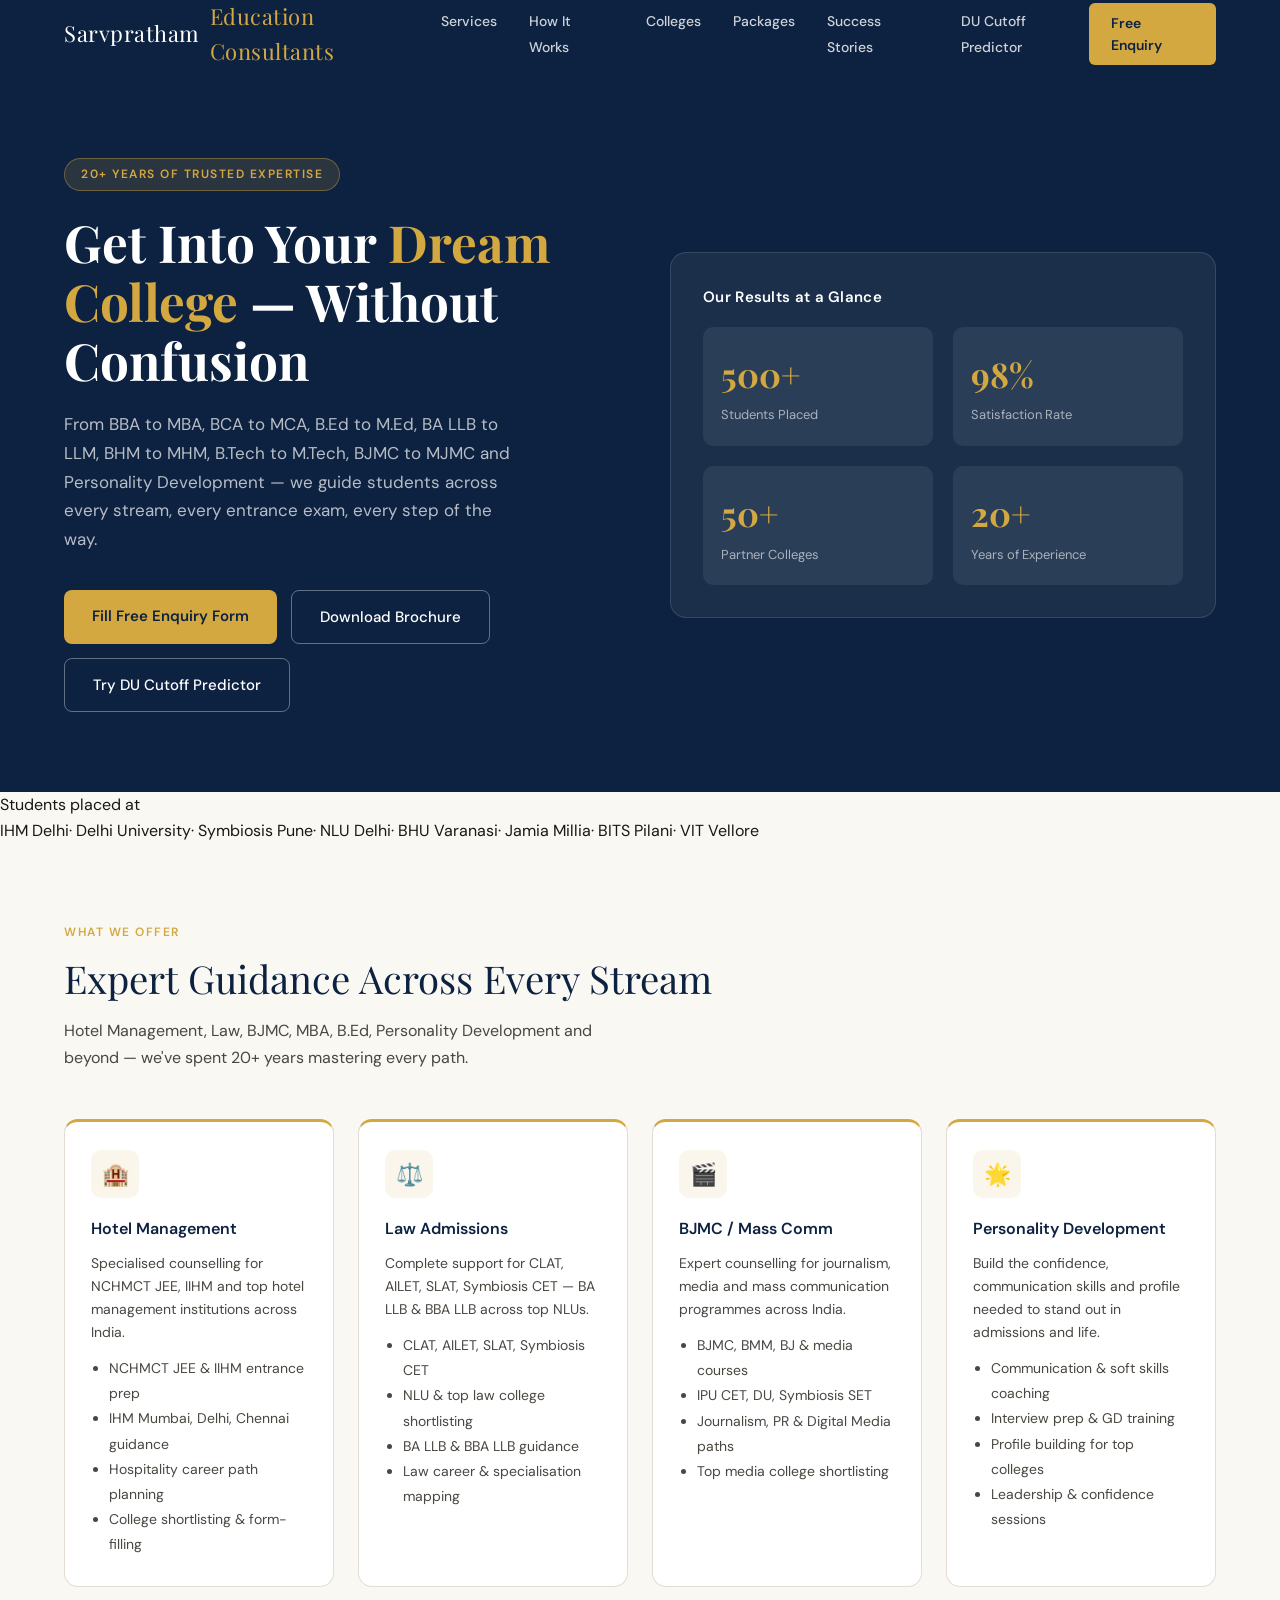
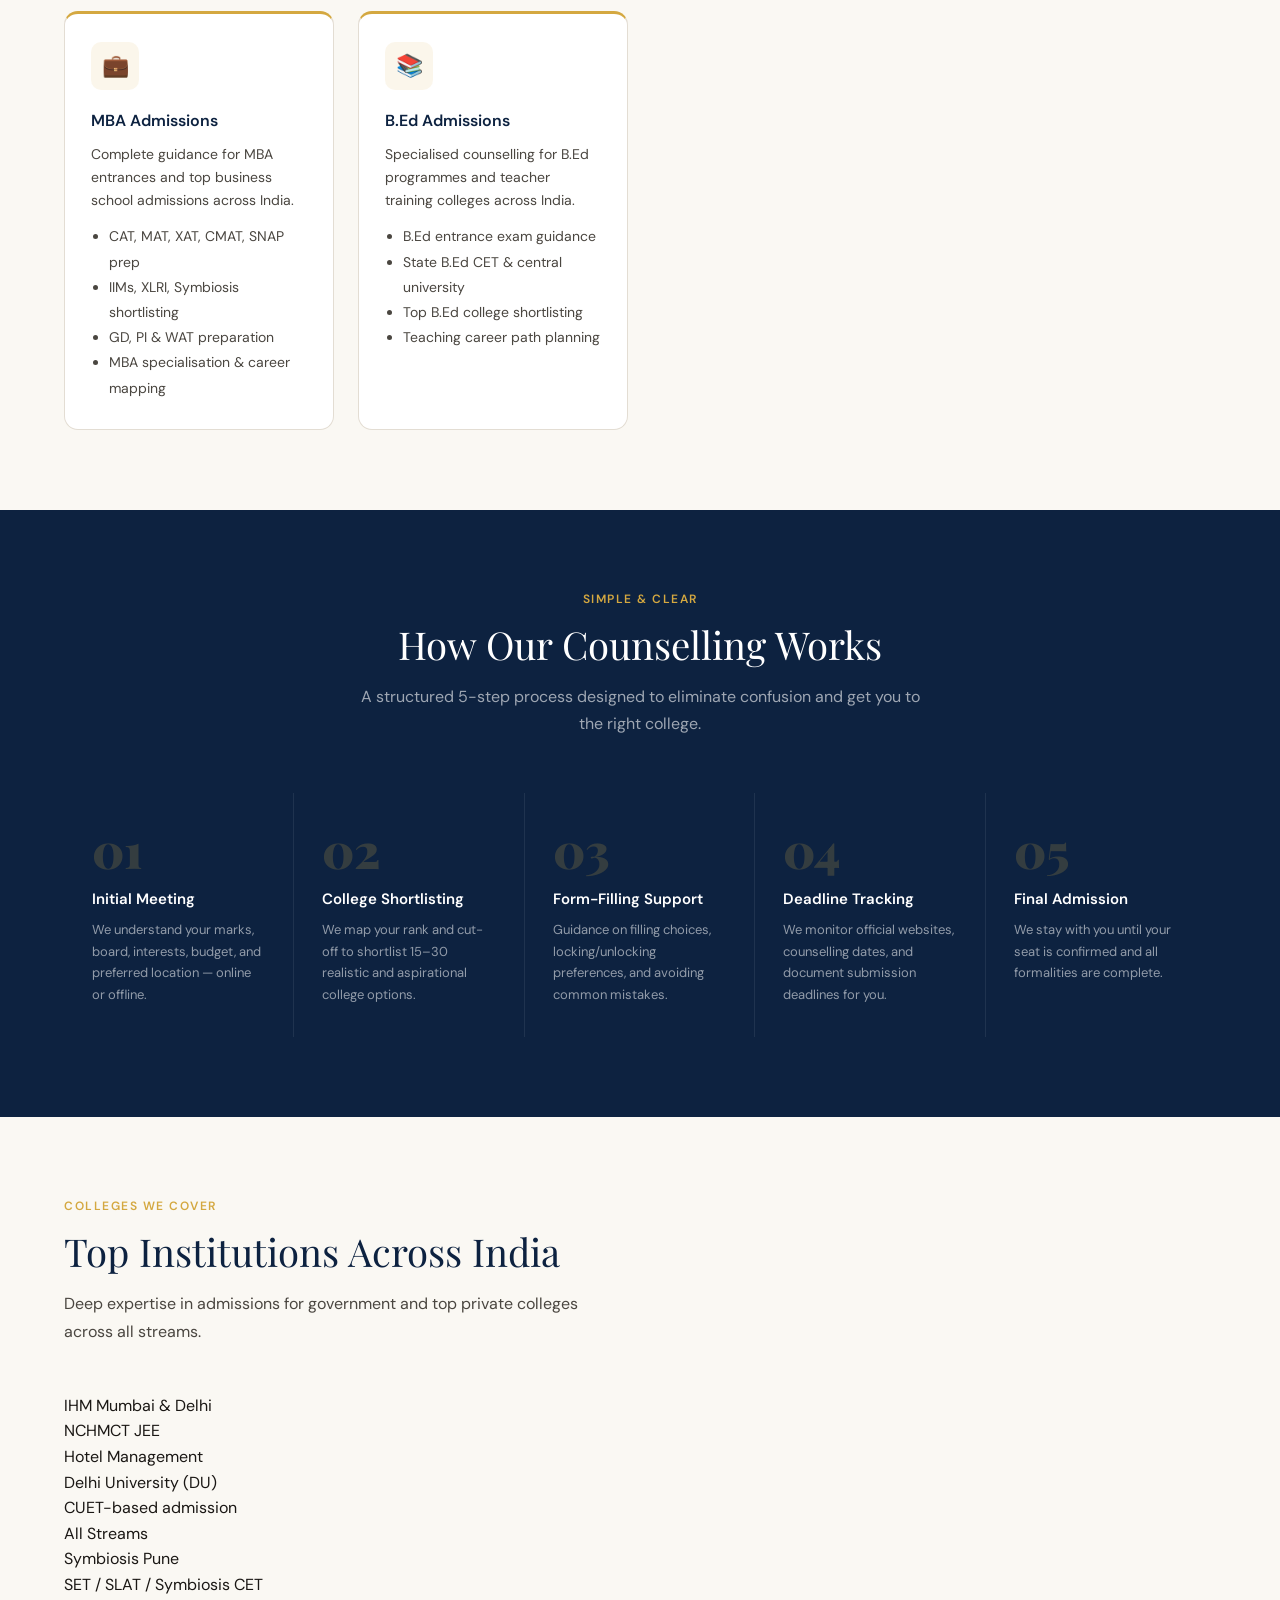
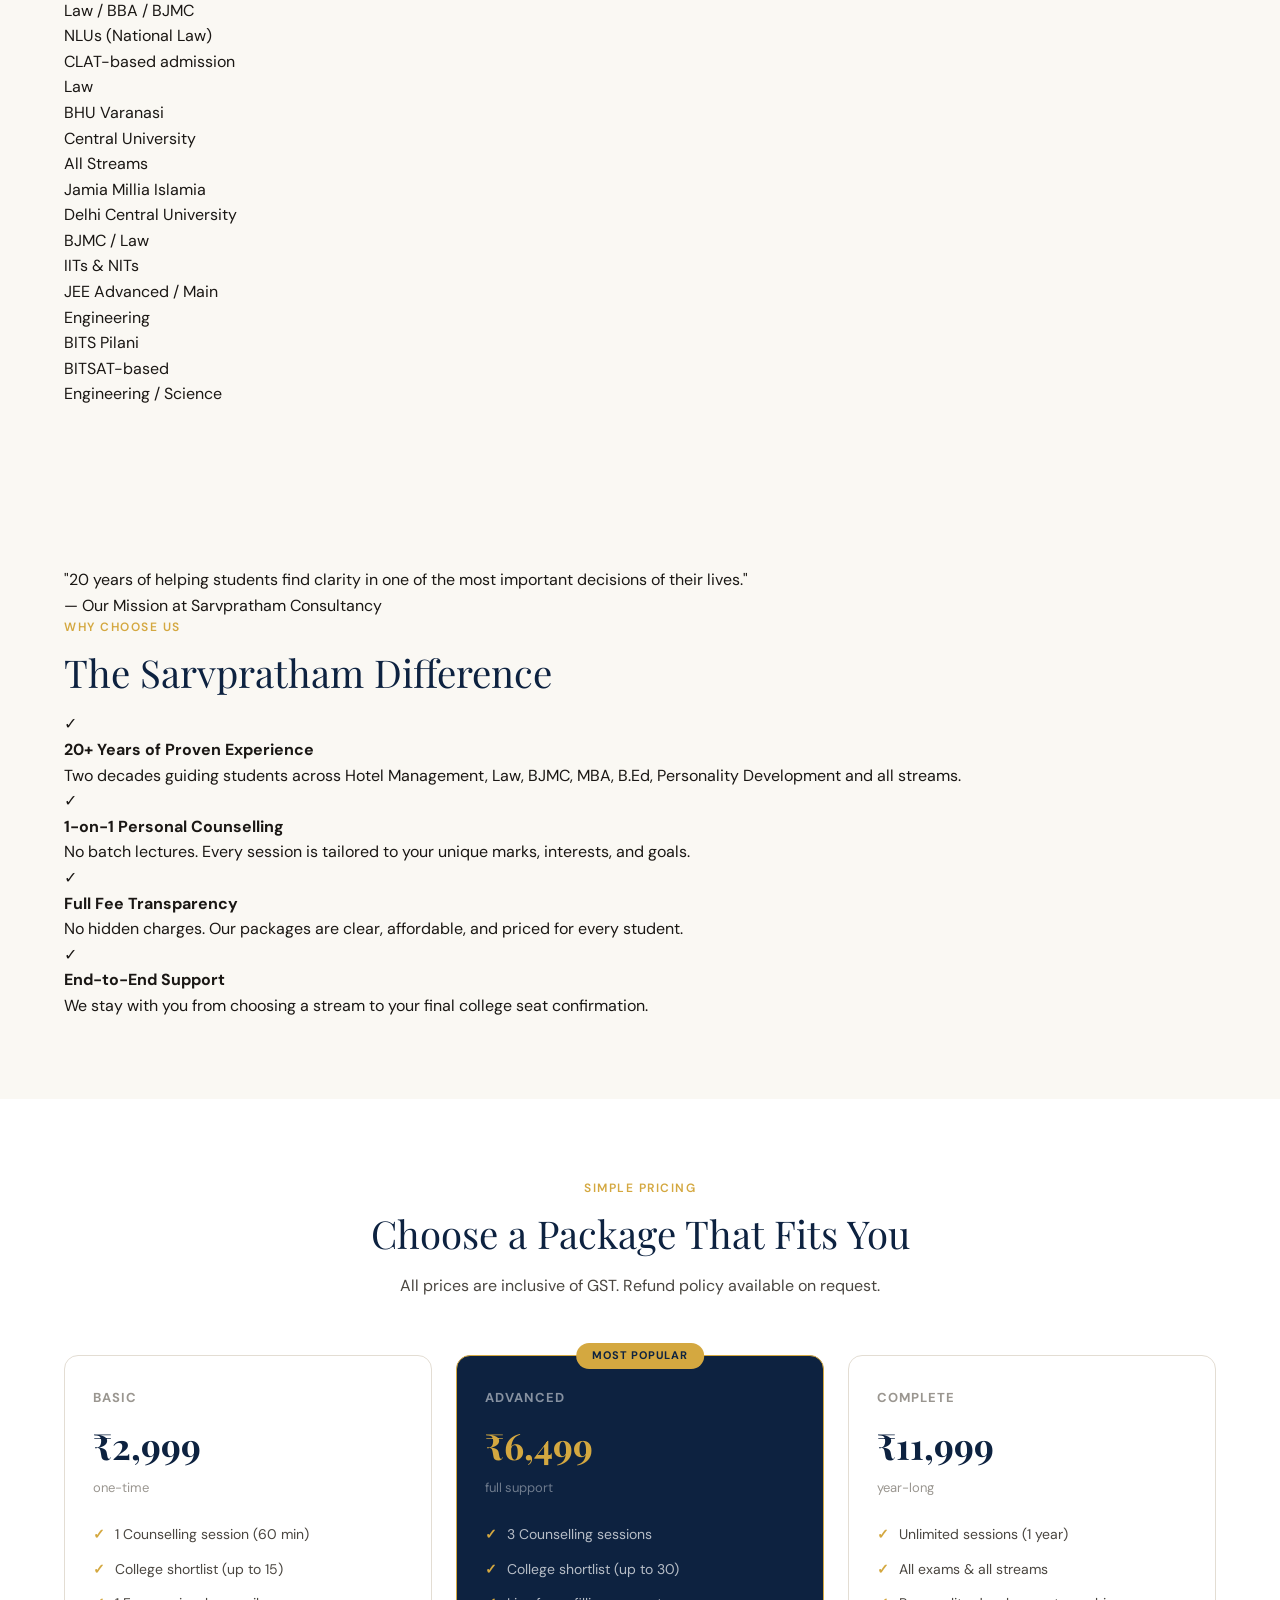
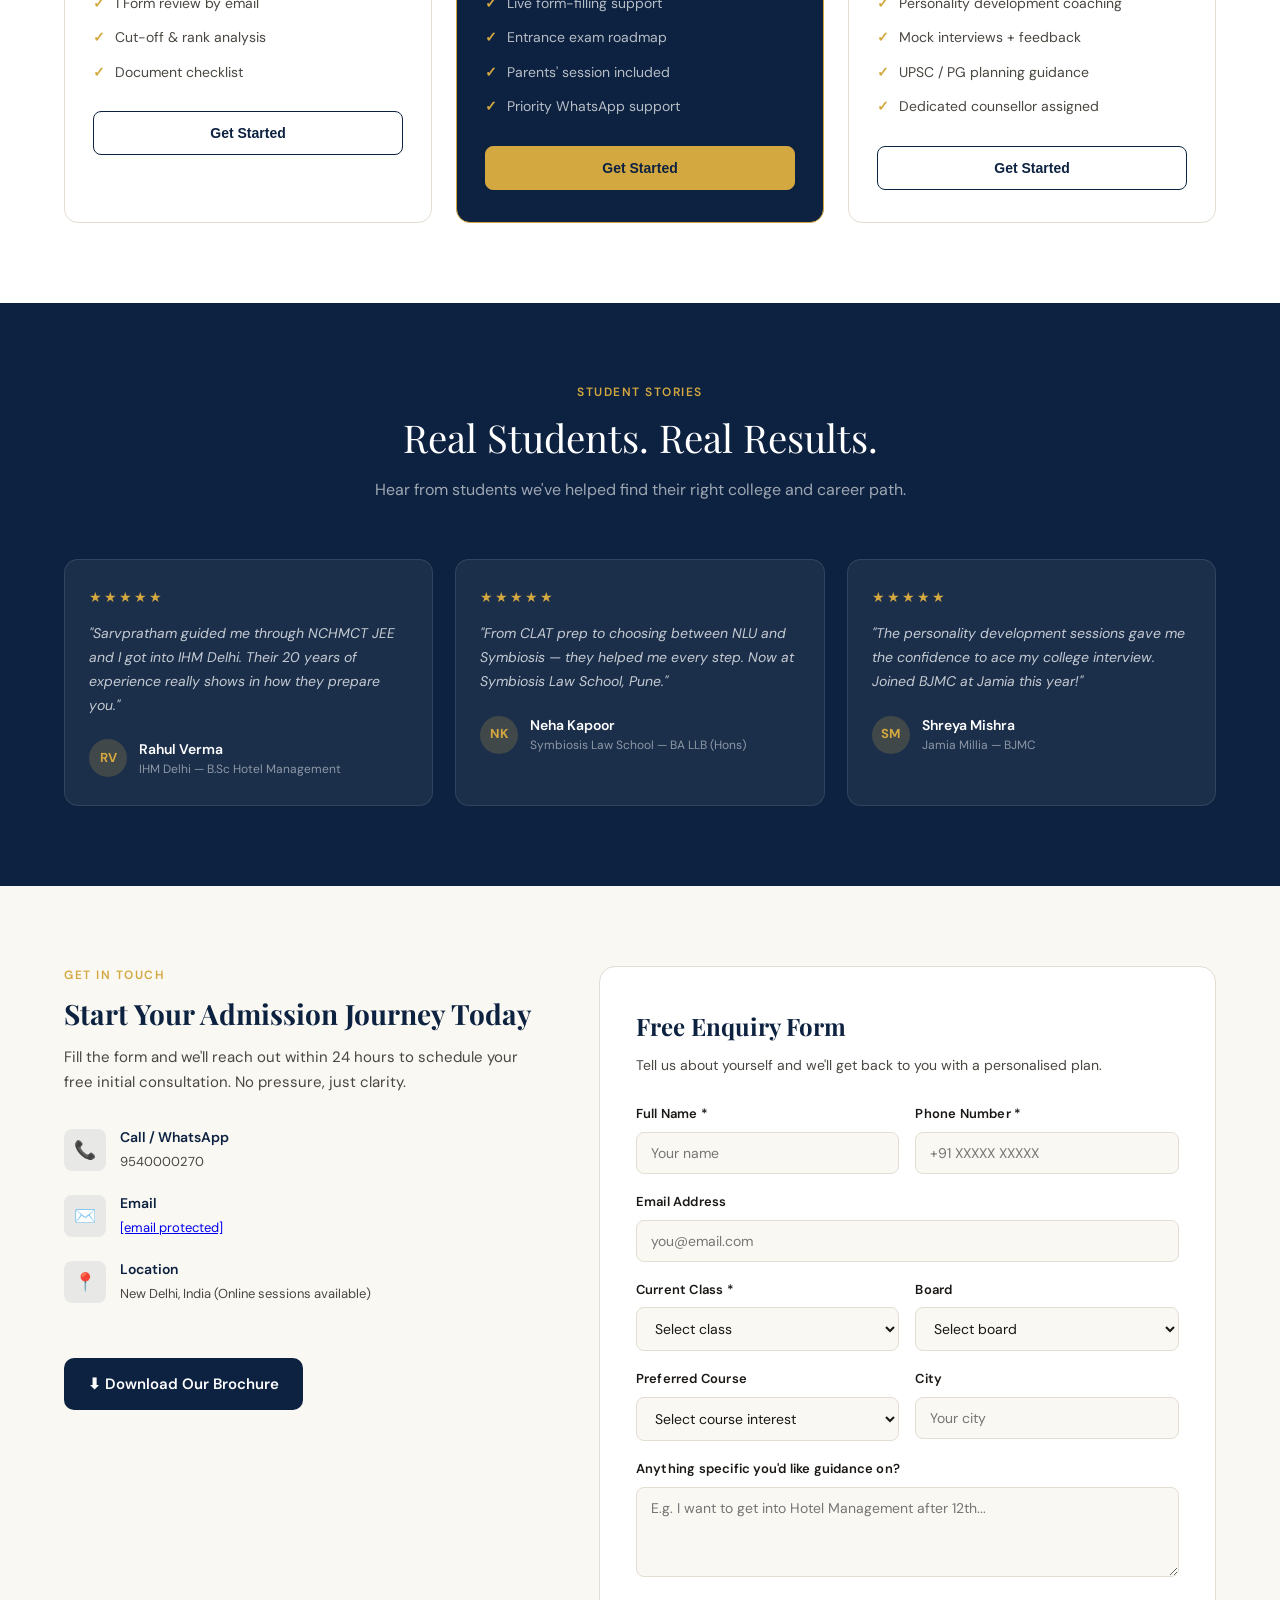
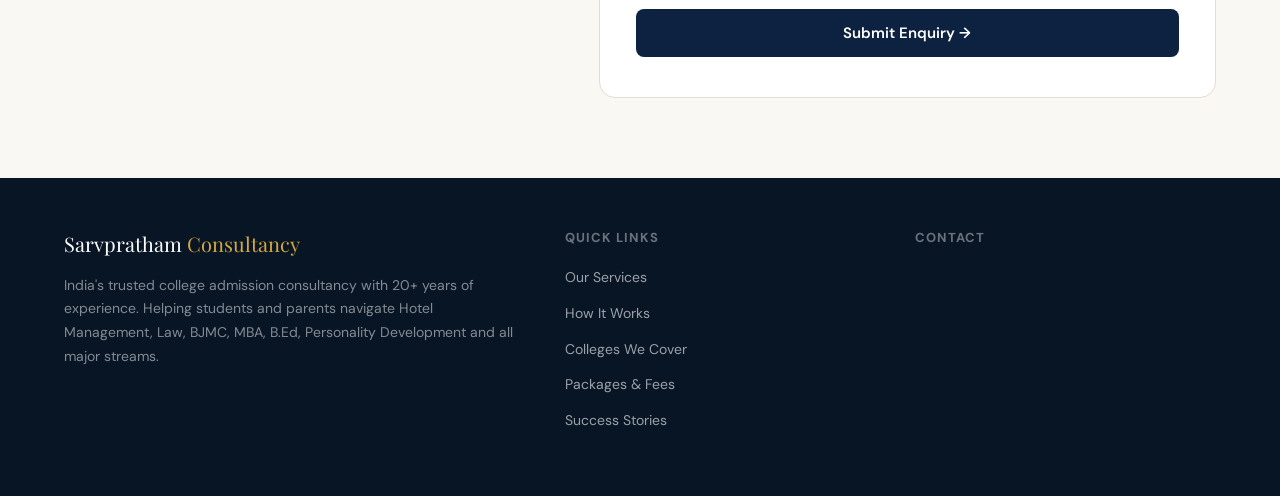
==== index.html @ 998e2dd4 "edit" ====
<!DOCTYPE html>
<html lang="en">
<head>
<meta charset="UTF-8" />
<meta name="viewport" content="width=device-width, initial-scale=1.0"/>
<title>Sarvpratham Education Consultants – College Admissions & Career Guidance</title>
<link rel="preconnect" href="https://fonts.googleapis.com">
<link href="https://fonts.googleapis.com/css2?family=Playfair+Display:wght@700;900&family=DM+Sans:wght@300;400;500;600&display=swap" rel="stylesheet">
  <link rel="stylesheet" href="styles.css">
  <script src="main.js" defer></script>
  <link rel="icon" type="image/jpeg" href="[data-uri]">
  <link rel="shortcut icon" type="image/jpeg" href="[data-uri]">
  <link rel="apple-touch-icon" href="[data-uri]">
</head>
<body>

<nav>
  <div class="logo">Sarvpratham <span> Education Consultants</span></div>
  <ul class="nav-links">
    <li><a href="#services">Services</a></li>
    <li><a href="#process">How It Works</a></li>
    <li><a href="#colleges">Colleges</a></li>
    <li><a href="#packages">Packages</a></li>
    <li><a href="#testimonials">Success Stories</a></li>
    <li><a href="du-predictor.html" target="_blank" rel="noopener">DU Cutoff Predictor</a></li>
  </ul>
  <a href="#enquiry" class="nav-cta">Free Enquiry</a>
</nav>

<section class="hero">
  <div>
    <div class="hero-tag">20+ Years of Trusted Expertise</div>
    <h1>Get Into Your <em>Dream College</em> — Without Confusion</h1>
    <p>From BBA to MBA, BCA to MCA, B.Ed to M.Ed, BA LLB to LLM, BHM to MHM, B.Tech to M.Tech, BJMC to MJMC and Personality Development — we guide students across every stream, every entrance exam, every step of the way.</p>
    <div class="hero-btns">
      <a href="#enquiry" class="btn-primary">Fill Free Enquiry Form</a>
      <a href="sarvpratham-brochure.html" target="_blank" class="btn-outline">Download Brochure</a>
      <a href="du-predictor.html" target="_blank" rel="noopener" class="btn-outline">Try DU Cutoff Predictor</a>
    </div>
  </div>
  <div class="hero-card">
    <div class="hero-card-title">Our Results at a Glance</div>
    <div class="stat-grid">
      <div class="stat"><div class="stat-num">500+</div><div class="stat-label">Students Placed</div></div>
      <div class="stat"><div class="stat-num">98%</div><div class="stat-label">Satisfaction Rate</div></div>
      <div class="stat"><div class="stat-num">50+</div><div class="stat-label">Partner Colleges</div></div>
      <div class="stat"><div class="stat-num">20+</div><div class="stat-label">Years of Experience</div></div>
    </div>
  </div>
</section>

<div class="trust-bar">
  <span class="trust-label">Students placed at</span>
  <div class="trust-colleges">
    <span>IHM Delhi</span><span>·</span>
    <span>Delhi University</span><span>·</span>
    <span>Symbiosis Pune</span><span>·</span>
    <span>NLU Delhi</span><span>·</span>
    <span>BHU Varanasi</span><span>·</span>
    <span>Jamia Millia</span><span>·</span>
    <span>BITS Pilani</span><span>·</span>
    <span>VIT Vellore</span>
  </div>
</div>

<section class="services" id="services">
  <div class="section-tag">What We Offer</div>
  <div class="section-title">Expert Guidance Across Every Stream</div>
  <p class="section-sub">Hotel Management, Law, BJMC, MBA, B.Ed, Personality Development and beyond — we've spent 20+ years mastering every path.</p>
  <div class="services-grid">
    <div class="service-card">
      <div class="service-icon">🏨</div>
      <h3>Hotel Management</h3>
      <p>Specialised counselling for NCHMCT JEE, IIHM and top hotel management institutions across India.</p>
      <ul>
        <li>NCHMCT JEE & IIHM entrance prep</li>
        <li>IHM Mumbai, Delhi, Chennai guidance</li>
        <li>Hospitality career path planning</li>
        <li>College shortlisting & form-filling</li>
      </ul>
    </div>
    <div class="service-card">
      <div class="service-icon">⚖️</div>
      <h3>Law Admissions</h3>
      <p>Complete support for CLAT, AILET, SLAT, Symbiosis CET — BA LLB & BBA LLB across top NLUs.</p>
      <ul>
        <li>CLAT, AILET, SLAT, Symbiosis CET</li>
        <li>NLU & top law college shortlisting</li>
        <li>BA LLB & BBA LLB guidance</li>
        <li>Law career & specialisation mapping</li>
      </ul>
    </div>
    <div class="service-card">
      <div class="service-icon">🎬</div>
      <h3>BJMC / Mass Comm</h3>
      <p>Expert counselling for journalism, media and mass communication programmes across India.</p>
      <ul>
        <li>BJMC, BMM, BJ & media courses</li>
        <li>IPU CET, DU, Symbiosis SET</li>
        <li>Journalism, PR & Digital Media paths</li>
        <li>Top media college shortlisting</li>
      </ul>
    </div>
    <div class="service-card">
      <div class="service-icon">🌟</div>
      <h3>Personality Development</h3>
      <p>Build the confidence, communication skills and profile needed to stand out in admissions and life.</p>
      <ul>
        <li>Communication & soft skills coaching</li>
        <li>Interview prep & GD training</li>
        <li>Profile building for top colleges</li>
        <li>Leadership & confidence sessions</li>
      </ul>
    </div>
    <div class="service-card">
      <div class="service-icon">💼</div>
      <h3>MBA Admissions</h3>
      <p>Complete guidance for MBA entrances and top business school admissions across India.</p>
      <ul>
        <li>CAT, MAT, XAT, CMAT, SNAP prep</li>
        <li>IIMs, XLRI, Symbiosis shortlisting</li>
        <li>GD, PI & WAT preparation</li>
        <li>MBA specialisation & career mapping</li>
      </ul>
    </div>
    <div class="service-card">
      <div class="service-icon">📚</div>
      <h3>B.Ed Admissions</h3>
      <p>Specialised counselling for B.Ed programmes and teacher training colleges across India.</p>
      <ul>
        <li>B.Ed entrance exam guidance</li>
        <li>State B.Ed CET & central university</li>
        <li>Top B.Ed college shortlisting</li>
        <li>Teaching career path planning</li>
      </ul>
    </div>
  </div>
</section>

<section class="process" id="process">
  <div class="text-center" style="margin-bottom:56px">
    <div class="section-tag">Simple & Clear</div>
    <div class="section-title" style="color:#fff">How Our Counselling Works</div>
    <p class="section-sub mx-auto mb0">A structured 5-step process designed to eliminate confusion and get you to the right college.</p>
  </div>
  <div class="steps">
    <div class="step"><div class="step-num">01</div><h3>Initial Meeting</h3><p>We understand your marks, board, interests, budget, and preferred location — online or offline.</p></div>
    <div class="step"><div class="step-num">02</div><h3>College Shortlisting</h3><p>We map your rank and cut-off to shortlist 15–30 realistic and aspirational college options.</p></div>
    <div class="step"><div class="step-num">03</div><h3>Form-Filling Support</h3><p>Guidance on filling choices, locking/unlocking preferences, and avoiding common mistakes.</p></div>
    <div class="step"><div class="step-num">04</div><h3>Deadline Tracking</h3><p>We monitor official websites, counselling dates, and document submission deadlines for you.</p></div>
    <div class="step"><div class="step-num">05</div><h3>Final Admission</h3><p>We stay with you until your seat is confirmed and all formalities are complete.</p></div>
  </div>
</section>

<section class="colleges" id="colleges">
  <div class="section-tag">Colleges We Cover</div>
  <div class="section-title">Top Institutions Across India</div>
  <p class="section-sub">Deep expertise in admissions for government and top private colleges across all streams.</p>
  <div class="colleges-grid">
    <div class="college-tag"><div class="ct-name">IHM Mumbai & Delhi</div><div class="ct-sub">NCHMCT JEE</div><span class="ct-badge">Hotel Management</span></div>
    <div class="college-tag"><div class="ct-name">Delhi University (DU)</div><div class="ct-sub">CUET-based admission</div><span class="ct-badge">All Streams</span></div>
    <div class="college-tag"><div class="ct-name">Symbiosis Pune</div><div class="ct-sub">SET / SLAT / Symbiosis CET</div><span class="ct-badge">Law / BBA / BJMC</span></div>
    <div class="college-tag"><div class="ct-name">NLUs (National Law)</div><div class="ct-sub">CLAT-based admission</div><span class="ct-badge">Law</span></div>
    <div class="college-tag"><div class="ct-name">BHU Varanasi</div><div class="ct-sub">Central University</div><span class="ct-badge">All Streams</span></div>
    <div class="college-tag"><div class="ct-name">Jamia Millia Islamia</div><div class="ct-sub">Delhi Central University</div><span class="ct-badge">BJMC / Law</span></div>
    <div class="college-tag"><div class="ct-name">IITs & NITs</div><div class="ct-sub">JEE Advanced / Main</div><span class="ct-badge">Engineering</span></div>
    <div class="college-tag"><div class="ct-name">BITS Pilani</div><div class="ct-sub">BITSAT-based</div><span class="ct-badge">Engineering / Science</span></div>
  </div>
</section>

<section class="why">
  <div class="why-grid">
    <div class="why-visual">
      <div class="why-quote">"20 years of helping students find clarity in one of the most important decisions of their lives."</div>
      <div class="why-author">— Our Mission at Sarvpratham Consultancy</div>
    </div>
    <div>
      <div class="section-tag">Why Choose Us</div>
      <div class="section-title">The Sarvpratham Difference</div>
      <div class="why-list">
        <div class="why-item"><div class="why-check">✓</div><div><h4>20+ Years of Proven Experience</h4><p>Two decades guiding students across Hotel Management, Law, BJMC, MBA, B.Ed, Personality Development and all streams.</p></div></div>
        <div class="why-item"><div class="why-check">✓</div><div><h4>1-on-1 Personal Counselling</h4><p>No batch lectures. Every session is tailored to your unique marks, interests, and goals.</p></div></div>
        <div class="why-item"><div class="why-check">✓</div><div><h4>Full Fee Transparency</h4><p>No hidden charges. Our packages are clear, affordable, and priced for every student.</p></div></div>
        <div class="why-item"><div class="why-check">✓</div><div><h4>End-to-End Support</h4><p>We stay with you from choosing a stream to your final college seat confirmation.</p></div></div>
      </div>
    </div>
  </div>
</section>

<section class="packages" id="packages">
  <div class="text-center" style="margin-bottom:56px">
    <div class="section-tag">Simple Pricing</div>
    <div class="section-title">Choose a Package That Fits You</div>
    <p class="section-sub mx-auto mb0">All prices are inclusive of GST. Refund policy available on request.</p>
  </div>
  <div class="pkg-grid">
    <div class="pkg-card">
      <div class="pkg-name">Basic</div>
      <div class="pkg-price">&#8377;2,999</div>
      <div class="pkg-period">one-time</div>
      <ul class="pkg-features">
        <li>1 Counselling session (60 min)</li>
        <li>College shortlist (up to 15)</li>
        <li>1 Form review by email</li>
        <li>Cut-off & rank analysis</li>
        <li>Document checklist</li>
      </ul>
      <button class="pkg-btn" onclick="scrollToEnquiry()">Get Started</button>
    </div>
    <div class="pkg-card featured">
      <div class="pkg-badge">Most Popular</div>
      <div class="pkg-name">Advanced</div>
      <div class="pkg-price">&#8377;6,499</div>
      <div class="pkg-period">full support</div>
      <ul class="pkg-features">
        <li>3 Counselling sessions</li>
        <li>College shortlist (up to 30)</li>
        <li>Live form-filling support</li>
        <li>Entrance exam roadmap</li>
        <li>Parents' session included</li>
        <li>Priority WhatsApp support</li>
      </ul>
      <button class="pkg-btn" onclick="scrollToEnquiry()">Get Started</button>
    </div>
    <div class="pkg-card">
      <div class="pkg-name">Complete</div>
      <div class="pkg-price">&#8377;11,999</div>
      <div class="pkg-period">year-long</div>
      <ul class="pkg-features">
        <li>Unlimited sessions (1 year)</li>
        <li>All exams & all streams</li>
        <li>Personality development coaching</li>
        <li>Mock interviews + feedback</li>
        <li>UPSC / PG planning guidance</li>
        <li>Dedicated counsellor assigned</li>
      </ul>
      <button class="pkg-btn" onclick="scrollToEnquiry()">Get Started</button>
    </div>
  </div>
</section>

<section class="testimonials" id="testimonials">
  <div class="text-center" style="margin-bottom:56px">
    <div class="section-tag">Student Stories</div>
    <div class="section-title" style="color:#fff">Real Students. Real Results.</div>
    <p class="section-sub mx-auto mb0" style="color:rgba(255,255,255,0.6)">Hear from students we've helped find their right college and career path.</p>
  </div>
  <div class="testi-grid">
    <div class="testi-card">
      <div class="testi-stars">★★★★★</div>
      <p>"Sarvpratham guided me through NCHMCT JEE and I got into IHM Delhi. Their 20 years of experience really shows in how they prepare you."</p>
      <div class="testi-author"><div class="testi-avatar">RV</div><div><div class="testi-name">Rahul Verma</div><div class="testi-college">IHM Delhi — B.Sc Hotel Management</div></div></div>
    </div>
    <div class="testi-card">
      <div class="testi-stars">★★★★★</div>
      <p>"From CLAT prep to choosing between NLU and Symbiosis — they helped me every step. Now at Symbiosis Law School, Pune."</p>
      <div class="testi-author"><div class="testi-avatar">NK</div><div><div class="testi-name">Neha Kapoor</div><div class="testi-college">Symbiosis Law School — BA LLB (Hons)</div></div></div>
    </div>
    <div class="testi-card">
      <div class="testi-stars">★★★★★</div>
      <p>"The personality development sessions gave me the confidence to ace my college interview. Joined BJMC at Jamia this year!"</p>
      <div class="testi-author"><div class="testi-avatar">SM</div><div><div class="testi-name">Shreya Mishra</div><div class="testi-college">Jamia Millia — BJMC</div></div></div>
    </div>
  </div>
</section>

<section class="enquiry" id="enquiry">
  <div class="enquiry-wrap">
    <div class="enquiry-info">
      <div class="section-tag">Get in Touch</div>
      <h3 class="section-title">Start Your Admission Journey Today</h3>
      <p>Fill the form and we'll reach out within 24 hours to schedule your free initial consultation. No pressure, just clarity.</p>
      <div class="contact-row"><div class="contact-icon">📞</div><div class="contact-text"><strong>Call / WhatsApp</strong><span>9540000270</span></div></div>
      <div class="contact-row"><div class="contact-icon">✉️</div><div class="contact-text"><strong>Email</strong><span><a href="/cdn-cgi/l/email-protection" class="__cf_email__" data-cfemail="751011005b06140703050714011d1418351218141c195b161a18">[email&#160;protected]</a></span></div></div>
      <div class="contact-row"><div class="contact-icon">📍</div><div class="contact-text"><strong>Location</strong><span>New Delhi, India (Online sessions available)</span></div></div>
      <br>
      <a href="sarvpratham-brochure.html" target="_blank" class="brochure-btn">⬇ Download Our Brochure</a>
    </div>
    <div class="form-card">
      <h3>Free Enquiry Form</h3>
      <p>Tell us about yourself and we'll get back to you with a personalised plan.</p>
      <div class="form-row">
        <div class="form-group"><label>Full Name *</label><input type="text" placeholder="Your name" required></div>
        <div class="form-group"><label>Phone Number *</label><input type="tel" placeholder="+91 XXXXX XXXXX" required></div>
      </div>
      <div class="form-group"><label>Email Address</label><input type="email" placeholder="you@email.com"></div>
      <div class="form-row">
        <div class="form-group"><label>Current Class *</label>
          <select><option value="">Select class</option><option>Class 11</option><option>Class 12 (appearing)</option><option>12th Passed</option><option>Gap Year</option></select>
        </div>
        <div class="form-group"><label>Board</label>
          <select><option value="">Select board</option><option>CBSE</option><option>ICSE</option><option>State Board</option><option>Other</option></select>
        </div>
      </div>
      <div class="form-row">
        <div class="form-group"><label>Preferred Course</label>
          <select><option value="">Select course interest</option><option>Hotel Management</option><option>BA LLB / BBA LLB (Law)</option><option>BJMC / Mass Communication</option><option>BBA / B.Com</option><option>B.Tech / Engineering</option><option>BSc / Medical</option><option>Personality Development</option><option>MBA (CAT/MAT/XAT)</option><option>B.Ed / Teacher Training</option><option>Not sure yet</option></select>
        </div>
        <div class="form-group"><label>City</label><input type="text" placeholder="Your city"></div>
      </div>
      <div class="form-group"><label>Anything specific you'd like guidance on?</label><textarea placeholder="E.g. I want to get into Hotel Management after 12th..."></textarea></div>
      <button class="form-submit" type="button" onclick="submitEnquiry()">Submit Enquiry →</button>
    </div>
  </div>
</section>

<footer>
  <div class="footer-top">
    <div>
      <div class="footer-logo">Sarvpratham <span>Consultancy</span></div>
      <p class="footer-desc">India's trusted college admission consultancy with 20+ years of experience. Helping students and parents navigate Hotel Management, Law, BJMC, MBA, B.Ed, Personality Development and all major streams.</p>
    </div>
    <div class="footer-col">
      <h4>Quick Links</h4>
      <ul>
        <li><a href="#services">Our Services</a></li>
        <li><a href="#process">How It Works</a></li>
        <li><a href="#colleges">Colleges We Cover</a></li>
        <li><a href="#packages">Packages & Fees</a></li>
        <li><a href="#testimonials">Success Stories</a></li>
      </ul>
    </div>
    <div class="footer-col">
      <h4>Contact</h4>
      <ul>
        <li
---- styles.css ----
:root {
  --navy:#0D2240;--navy-mid:#1a3a5c;--gold:#D4A840;--gold-light:#f0c96a;
  --cream:#FAF8F3;--white:#ffffff;--gray-light:#F4F2ED;--gray-mid:#9A9690;
  --text-dark:#1A1714;--text-mid:#4A4640;--border:#E3DDD3;
}
*{margin:0;padding:0;box-sizing:border-box}
html{scroll-behavior:smooth}
body{font-family:'DM Sans',sans-serif;color:var(--text-dark);background:var(--cream);font-size:16px;line-height:1.6}

/* NAV */
nav{background:var(--navy);padding:0 5%;display:flex;align-items:center;justify-content:space-between;height:68px;position:sticky;top:0;z-index:100}
.logo{display:flex;align-items:center;gap:10px;font-family:'Playfair Display',serif;font-size:22px;color:var(--white);letter-spacing:0.5px;text-decoration:none}
.logo span{color:var(--gold)}
.logo img{height:52px;width:auto;display:block}
.logo-text{display:flex;flex-direction:column;line-height:1.15;font-size:20px}
.logo-text span{font-family:'DM Sans',sans-serif;font-size:11px;font-weight:500;letter-spacing:1px;text-transform:uppercase}
.nav-links{display:flex;gap:32px;list-style:none}
.nav-links a{color:rgba(255,255,255,0.8);text-decoration:none;font-size:14px;font-weight:500;transition:color .2s}
.nav-links a:hover{color:var(--gold)}
.nav-cta{background:var(--gold);color:var(--navy);padding:9px 22px;border-radius:6px;font-weight:600;font-size:14px;text-decoration:none;transition:background .2s}
.nav-cta:hover{background:var(--gold-light)}

/* HERO */
.hero{background:var(--navy);padding:90px 5% 80px;display:grid;grid-template-columns:1fr 1fr;gap:60px;align-items:center}
.hero-tag{display:inline-block;background:rgba(212,168,64,0.15);border:1px solid rgba(212,168,64,0.4);color:var(--gold);font-size:12px;font-weight:600;letter-spacing:1.5px;text-transform:uppercase;padding:6px 16px;border-radius:20px;margin-bottom:22px}
.hero h1{font-family:'Playfair Display',serif;font-size:clamp(36px,4vw,52px);color:var(--white);line-height:1.15;margin-bottom:20px}
.hero h1 em{color:var(--gold);font-style:normal}
.hero p{color:rgba(255,255,255,0.7);font-size:17px;line-height:1.7;margin-bottom:36px;max-width:460px}
.hero-btns{display:flex;gap:14px;flex-wrap:wrap}
.btn-primary{background:var(--gold);color:var(--navy);padding:14px 28px;border-radius:8px;font-weight:600;font-size:15px;text-decoration:none;transition:background .2s;cursor:pointer;border:none}
.btn-primary:hover{background:var(--gold-light)}
.btn-outline{background:transparent;color:var(--white);padding:14px 28px;border-radius:8px;border:1.5px solid rgba(255,255,255,0.35);font-weight:500;font-size:15px;text-decoration:none;transition:all .2s}
.btn-outline:hover{border-color:var(--gold);color:var(--gold)}
.hero-card{background:rgba(255,255,255,0.06);border:1px solid rgba(255,255,255,0.12);border-radius:16px;padding:32px}
.stat-grid{display:grid;grid-template-columns:1fr 1fr;gap:20px}
.stat{background:rgba(255,255,255,0.07);border-radius:10px;padding:20px 18px}
.stat-num{font-family:'Playfair Display',serif;font-size:34px;color:var(--gold);font-weight:700}
.stat-label{color:rgba(255,255,255,0.6);font-size:13px;margin-top:4px}
.hero-card-title{color:var(--white);font-size:15px;font-weight:600;margin-bottom:18px;letter-spacing:0.3px}

/* ===== STREAM BAR ===== */
.stream-section{background:var(--white);border-bottom:1px solid var(--border)}
.stream-bar-wrap{background:linear-gradient(135deg,var(--navy) 0%,#1a3a5c 100%);padding:36px 5% 0}
.stream-bar-inner{max-width:1200px;margin:0 auto}
.stream-bar-label{display:block;font-size:12px;font-weight:700;text-transform:uppercase;letter-spacing:2px;color:rgba(255,255,255,0.5);margin-bottom:20px}
.stream-pills{display:flex;gap:12px;overflow-x:auto;scrollbar-width:none;padding-bottom:0}
.stream-pills::-webkit-scrollbar{display:none}
.stream-pill{display:flex;align-items:center;gap:10px;background:rgba(255,255,255,0.07);border:1.5px solid rgba(255,255,255,0.12);border-bottom:3px solid transparent;border-radius:12px 12px 0 0;padding:14px 22px 17px;font-family:'DM Sans',sans-serif;cursor:pointer;transition:all .2s;white-space:nowrap;flex-shrink:0;color:rgba(255,255,255,0.6);position:relative;bottom:-1px}
.stream-pill:hover{background:rgba(255,255,255,0.12);color:rgba(255,255,255,0.9);border-color:rgba(255,255,255,0.25)}
.stream-pill.active{background:var(--cream);border-color:var(--gold);border-bottom-color:var(--cream);color:var(--navy)}
.sp-emoji{font-size:22px;line-height:1}
.sp-text{display:flex;flex-direction:column;line-height:1.2}
.sp-text{font-size:14px;font-weight:700}
.sp-text small{font-size:11px;font-weight:400;opacity:.7;margin-top:2px}
.stream-pill.active .sp-text small{opacity:.6}

/* COURSES PANEL */
.courses-panel{display:none;background:var(--gray-light);padding:32px 5%;animation:fadeIn .25s ease}
.courses-panel.active{display:block}
@keyframes fadeIn{from{opacity:0;transform:translateY(-8px)}to{opacity:1;transform:translateY(0)}}
.courses-panel-inner{display:grid;grid-template-columns:220px 1fr;gap:0;background:var(--white);border-radius:14px;overflow:hidden;border:1px solid var(--border)}
.course-list{border-right:1px solid var(--border);padding:8px 0}
.course-item{padding:13px 20px;font-size:14px;font-weight:500;color:var(--text-mid);cursor:pointer;transition:all .2s;border-left:3px solid transparent}
.course-item:hover{background:var(--gray-light);color:var(--navy)}
.course-item.active{background:rgba(212,168,64,0.07);color:var(--navy);border-left-color:var(--gold);font-weight:600}
.course-detail{padding:28px 32px;display:none}
.course-detail.active{display:block}
.course-detail h3{font-family:'Playfair Display',serif;font-size:22px;color:var(--navy);margin-bottom:8px}
.course-detail .cd-tag{display:inline-block;background:rgba(212,168,64,0.1);color:var(--gold);font-size:11px;font-weight:700;padding:3px 12px;border-radius:20px;margin-bottom:16px;text-transform:uppercase;letter-spacing:.8px}
.course-detail p{font-size:14px;color:var(--text-mid);line-height:1.7;margin-bottom:16px}
.cd-grid{display:grid;grid-template-columns:1fr 1fr;gap:16px;margin-bottom:20px}
.cd-box{background:var(--gray-light);border-radius:10px;padding:16px}
.cd-box h4{font-size:13px;font-weight:700;color:var(--navy);margin-bottom:10px;text-transform:uppercase;letter-spacing:.5px}
.cd-box ul{padding-left:16px;font-size:13px;color:var(--text-mid);line-height:1.8}
.colleges-list{display:flex;flex-wrap:wrap;gap:8px;margin-top:4px}
.clg-chip{background:var(--navy);color:var(--white);font-size:12px;font-weight:500;padding:5px 12px;border-radius:20px}
.cd-cta{display:inline-flex;align-items:center;gap:8px;background:var(--gold);color:var(--navy);padding:12px 22px;border-radius:8px;font-weight:600;font-size:14px;text-decoration:none;margin-top:16px;transition:background .2s;border:none;cursor:pointer}
.cd-cta:hover{background:var(--gold-light)}

/* SECTIONS */
section{padding:80px 5%}
.section-tag{font-size:12px;font-weight:600;text-transform:uppercase;letter-spacing:1.5px;color:var(--gold);margin-bottom:12px}
.section-title{font-family:'Playfair Display',serif;font-size:clamp(28px,3vw,40px);color:var(--navy);line-height:1.2;margin-bottom:16px}
.section-sub{font-size:16px;color:var(--text-mid);max-width:540px;line-height:1.7;margin-bottom:48px}

/* SERVICES */
.services{background:var(--cream)}
.services-grid{display:grid;grid-template-columns:repeat(auto-fit,minmax(260px,1fr));gap:24px}
.service-card{background:var(--white);border:1px solid var(--border);border-radius:14px;padding:28px 26px;transition:box-shadow .2s,border-color .2s;border-top:3px solid var(--gold)}
.service-card:hover{box-shadow:0 6px 28px rgba(13,34,64,0.09);border-color:var(--gold)}
.service-icon{width:48px;height:48px;background:rgba(212,168,64,0.1);border-radius:10px;display:flex;align-items:center;justify-content:center;margin-bottom:18px;font-size:22px}
.service-card h3{font-size:16px;font-weight:600;color:var(--navy);margin-bottom:10px}
.service-card p{font-size:14px;color:var(--text-mid);line-height:1.65}
.service-card ul{margin-top:12px;padding-left:18px;font-size:14px;color:var(--text-mid);line-height:1.8}

/* INSTITUTES (per course) */
.institutes-section{background:var(--white)}
.inst-grid{display:grid;grid-template-columns:repeat(auto-fit,minmax(220px,1fr));gap:16px}
.inst-card{background:var(--gray-light);border:1px solid var(--border);border-radius:10px;padding:18px 20px;transition:all .2s}
.inst-card:hover{background:var(--navy);border-color:var(--navy)}
.inst-card:hover .inst-name{color:var(--white)}
.inst-card:hover .inst-sub{color:rgba(255,255,255,0.6)}
.inst-card:hover .inst-badge{background:rgba(212,168,64,0.2);color:var(--gold)}
.inst-name{font-size:15px;font-weight:600;color:var(--navy)}
.inst-sub{font-size:13px;color:var(--text-mid);margin-top:4px}
.inst-badge{display:inline-block;margin-top:10px;font-size:11px;font-weight:600;padding:3px 10px;border-radius:20px;background:rgba(212,168,64,0.1);color:var(--gold)}

/* PROCESS */
.process{background:var(--navy)}
.process .section-title{color:var(--white)}
.process .section-sub{color:rgba(255,255,255,0.6)}
.steps{display:grid;grid-template-columns:repeat(auto-fit,minmax(200px,1fr));gap:0}
.step{padding:32px 28px;border-right:1px solid rgba(255,255,255,0.08);position:relative}
.step:last-child{border-right:none}
.step-num{font-family:'Playfair Display',serif;font-size:48px;color:rgba(212,168,64,0.2);font-weight:900;line-height:1;margin-bottom:14px}
.step h3{font-size:15px;font-weight:600;color:var(--white);margin-bottom:8px}
.step p{font-size:13px;color:rgba(255,255,255,0.55);line-height:1.65}

/* TESTIMONIALS */
.testimonials{background:var(--navy)}
.testimonials .section-title{color:var(--white)}
.testimonials .section-sub{color:rgba(255,255,255,0.6)}
.testi-grid{display:grid;grid-template-columns:repeat(auto-fit,minmax(280px,1fr));gap:22px}
.testi-card{background:rgba(255,255,255,0.06);border:1px solid rgba(255,255,255,0.1);border-radius:14px;padding:26px 24px}
.testi-stars{color:var(--gold);font-size:14px;margin-bottom:14px;letter-spacing:2px}
.testi-card p{font-size:14px;color:rgba(255,255,255,0.75);line-height:1.7;margin-bottom:20px;font-style:italic}
.testi-author{display:flex;align-items:center;gap:12px}
.testi-avatar{width:38px;height:38px;border-radius:50%;background:rgba(212,168,64,0.2);display:flex;align-items:center;justify-content:center;font-weight:700;font-size:13px;color:var(--gold)}
.testi-name{font-size:14px;font-weight:600;color:var(--white)}
.testi-college{font-size:12px;color:rgba(255,255,255,0.5)}

/* PACKAGES */
.packages{background:var(--white)}
.pkg-grid{display:grid;grid-template-columns:repeat(3,1fr);gap:24px}
.pkg-card{border:1.5px solid var(--border);border-radius:14px;padding:32px 28px;position:relative;transition:all .2s}
.pkg-card:hover{box-shadow:0 8px 32px rgba(13,34,64,0.1)}
.pkg-card.featured{border-color:var(--gold);background:var(--navy)}
.pkg-badge{position:absolute;top:-13px;left:50%;transform:translateX(-50%);background:var(--gold);color:var(--navy);font-size:11px;font-weight:700;padding:4px 16px;border-radius:20px;white-space:nowrap;text-transform:uppercase;letter-spacing:0.8px}
.pkg-name{font-size:13px;font-weight:700;text-transform:uppercase;letter-spacing:1px;color:var(--gray-mid);margin-bottom:8px}
.pkg-card.featured .pkg-name{color:rgba(255,255,255,0.5)}
.pkg-price{font-family:'Playfair Display',serif;font-size:36px;font-weight:700;color:var(--navy);margin-bottom:4px}
.pkg-card.featured .pkg-price{color:var(--gold)}
.pkg-period{font-size:13px;color:var(--gray-mid);margin-bottom:24px}
.pkg-card.featured .pkg-period{color:rgba(255,255,255,0.4)}
.pkg-features{list-style:none;display:flex;flex-direction:column;gap:12px;margin-bottom:28px}
.pkg-features li{font-size:14px;color:var(--text-mid);padding-left:22px;position:relative}
.pkg-card.featured .pkg-features li{color:rgba(255,255,255,0.7)}
.pkg-features li::before{content:"✓";position:absolute;left:0;color:var(--gold);font-weight:700}
.pkg-btn{width:100%;padding:13px;border-radius:8px;font-size:14px;font-weight:600;cursor:pointer;transition:all .2s;border:1.5px solid var(--navy);background:transparent;color:var(--navy)}
.pkg-card.featured .pkg-btn{background:var(--gold);color:var(--navy);border-color:var(--gold)}
.pkg-btn:hover{background:var(--navy);color:var(--white)}
.pkg-card.featured .pkg-btn:hover{background:var(--gold-light);border-color:var(--gold-light)}

/* ENQUIRY */
.enquiry{background:var(--cream)}
.enquiry-wrap{display:grid;grid-template-columns:1fr 1.3fr;gap:60px;align-items:start}
.form-card{background:var(--white);border:1px solid var(--border);border-radius:16px;padding:40px 36px}
.form-card h3{font-family:'Playfair Display',serif;font-size:24px;color:var(--navy);margin-bottom:8px}
.form-card p{font-size:14px;color:var(--text-mid);margin-bottom:28px}
.form-row{display:grid;grid-template-columns:1fr 1fr;gap:16px}
.form-group{margin-bottom:18px}
.form-group label{display:block;font-size:13px;font-weight:600;color:var(--text-dark);margin-bottom:7px;letter-spacing:0.2px}
.form-group input,.form-group select,.form-group textarea{width:100%;padding:11px 14px;border:1px solid var(--border);border-radius:8px;font-size:14px;font-family:'DM Sans',sans-serif;color:var(--text-dark);background:var(--cream);transition:border .2s}
.form-group input:focus,.form-group select:focus,.form-group textarea:focus{outline:none;border-color:var(--navy)}
.form-group textarea{resize:vertical;min-height:90px}
.form-submit{width:100%;background:var(--navy);color:var(--white);padding:14px;border:none;border-radius:8px;font-size:15px;font-weight:600;cursor:pointer;transition:background .2s;margin-top:6px;font-family:'DM Sans',sans-serif}
.form-submit:hover{background:var(--gold);color:var(--navy)}
.enquiry-info h3{font-family:'Playfair Display',serif;font-size:28px;color:var(--navy);margin-bottom:14px}
.enquiry-info p{font-size:15px;color:var(--text-mid);margin-bottom:30px;line-height:1.7}
.contact-row{display:flex;gap:14px;align-items:center;margin-bottom:18px}
.contact-icon{width:42px;height:42px;background:rgba(13,34,64,0.07);border-radius:8px;display:flex;align-items:center;justify-content:center;font-size:18px;flex-shrink:0}
.contact-text strong{display:block;font-size:14px;font-weight:600;color:var(--navy)}
.contact-text span{font-size:13px;color:var(--text-mid)}
.brochure-btn{display:inline-flex;align-items:center;gap:10px;background:var(--navy);color:var(--white);padding:14px 24px;border-radius:10px;text-decoration:none;font-weight:600;font-size:15px;margin-top:8px;transition:background .2s}
.brochure-btn:hover{background:var(--gold);color:var(--navy)}

/* FOOTER */
footer{background:#081525;padding:50px 5% 28px}
.footer-top{display:grid;grid-template-columns:1.5fr 1fr 1fr;gap:50px;margin-bottom:36px}
.footer-logo{font-family:'Playfair Display',serif;font-size:20px;color:var(--white);margin-bottom:14px}
.footer-logo span{color:var(--gold)}
.footer-desc{font-size:14px;color:rgba(255,255,255,0.5);line-height:1.7}
.footer-col h4{font-size:13px;font-weight:700;text-transform:uppercase;letter-spacing:1px;color:rgba(255,255,255,0.4);margin-bottom:16px}
.footer-col ul{list-style:none;display:flex;flex-direction:column;gap:10px}
.footer-col a{font-size:14px;color:rgba(255,255,255,0.6);text-decoration:none;transition:color .2s}
.footer-col a:hover{color:var(--gold)}
.footer-bottom{border-top:1px solid rgba(255,255,255,0.08);padding-top:22px;display:flex;justify-content:space-between;align-items:center}
.footer-bottom p{font-size:13px;color:rgba(255,255,255,0.3)}

/* DB ADMIN */
.db-section{background:var(--navy);padding:60px 5%}
.db-section .section-title{color:var(--white)}
.db-table-wrap{overflow-x:auto;border-radius:12px;border:1px solid rgba(255,255,255,0.1);margin-top:28px}
.db-table{width:100%;border-collapse:collapse;font-size:13px}
.db-table th{background:rgba(255,255,255,0.06);color:rgba(255,255,255,0.6);font-size:11px;text-transform:uppercase;letter-spacing:1px;padding:12px 16px;text-align:left;font-weight:600}
.db-table td{padding:12px 16px;border-top:1px solid rgba(255,255,255,0.06);color:rgba(255,255,255,0.8)}
.db-table tr:hover td{background:rgba(255,255,255,0.03)}
.db-badge{display:inline-block;font-size:10px;font-weight:700;padding:2px 8px;border-radius:20px;text-transform:uppercase}
.db-badge.new{background:rgba(212,168,64,0.2);color:var(--gold)}
.db-badge.contacted{background:rgba(34,197,94,0.2);color:#4ade80}
.db-badge.enrolled{background:rgba(59,130,246,0.2);color:#60a5fa}
.db-empty{text-align:center;color:rgba(255,255,255,0.35);padding:40px;font-size:14px}
.db-controls{display:flex;gap:12px;align-items:center;flex-wrap:wrap;margin-bottom:16px}
.db-search{background:rgba(255,255,255,0.06);border:1px solid rgba(255,255,255,0.12);border-radius:8px;padding:9px 14px;color:var(--white);font-size:13px;font-family:'DM Sans',sans-serif;width:220px}
.db-search::placeholder{color:rgba(255,255,255,0.35)}
.db-search:focus{outline:none;border-color:var(--gold)}
.db-export-btn{background:var(--gold);color:var(--navy);border:none;padding:9px 16px;border-radius:8px;font-size:13px;font-weight:600;cursor:pointer;font-family:'DM Sans',sans-serif}
.db-count{font-size:13px;color:rgba(255,255,255,0.4);margin-left:auto}
.db-delete-btn{background:rgba(239,68,68,0.15);color:#f87171;border:none;padding:4px 10px;border-radius:6px;font-size:11px;font-weight:600;cursor:pointer;transition:background .2s}
.db-delete-btn:hover{background:rgba(239,68,68,0.3)}

/* TOAST */
#toast{position:fixed;bottom:32px;right:32px;background:var(--navy);color:var(--white);padding:14px 24px;border-radius:10px;border-left:4px solid var(--gold);font-size:14px;font-weight:500;box-shadow:0 8px 32px rgba(0,0,0,0.2);transform:translateY(100px);opacity:0;transition:all .3s;z-index:999}
#toast.show{transform:translateY(0);opacity:1}

/* UTIL */
.text-center{text-align:center}
.mx-auto{max-width:580px;margin-left:auto;margin-right:auto}
.mb0{margin-bottom:0}
.hidden{display:none!important}

/* Stream tab STREAM label - REPLACED by pill design */
.stream-tab-label{display:none}

/* Call pricing note */
.call-pricing-note{display:flex;align-items:center;justify-content:center;gap:16px;flex-wrap:wrap;background:var(--white);border:1.5px solid var(--border);border-radius:12px;padding:16px 28px;margin-bottom:0;max-width:640px;margin-left:auto;margin-right:auto}
.cpn-free{font-size:14px;color:#16a34a;font-weight:600}
.cpn-paid{font-size:14px;color:var(--text-mid);font-weight:500}
.cpn-divider{color:var(--border);font-size:20px;font-weight:300}

/* Centered enquiry form */
.enquiry-centered{max-width:860px;margin:0 auto}
.form-top-contacts{display:flex;gap:0;border:1px solid var(--border);border-radius:12px;overflow:hidden;margin-bottom:28px}
.ftc-item{flex:1;display:flex;align-items:center;gap:10px;padding:14px 18px;border-right:1px solid var(--border);font-size:13px}
.ftc-item:last-child{border-right:none}
.ftc-item span{font-size:20px;flex-shrink:0}
.ftc-item strong{display:block;font-size:13px;font-weight:600;color:var(--navy)}
.ftc-item small{font-size:11px;color:var(--gray-mid)}
@media(max-width:600px){
  .form-top-contacts{flex-direction:column}
  .ftc-item{border-right:none;border-bottom:1px solid var(--border)}
  .ftc-item:last-child{border-bottom:none}
  .call-pricing-note{flex-direction:column;gap:8px;text-align:center}
  .cpn-divider{display:none}
}

@media(max-width:900px){
  .courses-panel-inner{grid-template-columns:1fr}
  .course-list{border-right:none;border-bottom:1px solid var(--border);display:flex;overflow-x:auto;padding:0;scrollbar-width:none}
  .course-list::-webkit-scrollbar{display:none}
  .course-item{white-space:nowrap;border-left:none;border-bottom:3px solid transparent;padding:12px 16px;flex-shrink:0}
  .course-item.active{border-left:none;border-bottom-color:var(--gold);background:rgba(212,168,64,0.05)}
  .cd-grid{grid-template-columns:1fr}
  .booking-grid{grid-template-columns:1fr!important}
  .blog-grid{grid-template-columns:1fr 1fr!important}
  .community-grid{grid-template-columns:1fr!important}
  .stats-row{grid-template-columns:1fr 1fr!important}
}
@media(max-width:768px){
  nav{padding:0 4%;height:60px}
  .logo{font-size:17px;gap:8px}
  .logo img{height:38px}
  .logo-text{font-size:15px}
  .logo-text span{font-size:9px}
  .nav-links{display:none}
  .nav-cta{padding:8px 14px;font-size:13px}
  .hero{grid-template-columns:1fr;padding:50px 5% 44px;gap:32px}
  .hero h1{font-size:28px}
  .hero p{font-size:15px;margin-bottom:24px}
  .hero-card{display:none}
  .hero-btns{flex-direction:column;gap:10px}
  .btn-primary,.btn-outline{width:100%;text-align:center;padding:13px 20px;display:block}
  .stream-label{font-size:11px;padding:8px 4%}
  .stream-tabs{padding:0 4%;gap:0}
  .stream-tab{padding:13px 12px;font-size:12px}
  .stream-tab-label{display:none}
  .courses-panel{padding:20px 4%}
  .course-detail{padding:20px 16px}
  .course-detail h3{font-size:18px}
  .cd-grid{grid-template-columns:1fr;gap:12px}
  section{padding:52px 5%}
  .section-title{font-size:24px}
  .services-grid{grid-template-columns:1fr}
  .steps{grid-template-columns:1fr}
  .step{border-right:none;border-bottom:1px solid rgba(255,255,255,0.08);padding:22px 18px}
  .testi-grid{grid-template-columns:1fr}
  .pkg-grid{grid-template-columns:1fr;gap:32px}
  .enquiry-wrap{grid-template-columns:1fr}
  .form-row{grid-template-columns:1fr}
  .form-card{padding:26px 20px}
  .booking-grid{grid-template-columns:1fr!important}
  .booking-card{padding:24px 18px}
  .booking-fields{grid-template-columns:1fr}
  .blog-grid{grid-template-columns:1fr!important}
  .community-grid{grid-template-columns:1fr!important}
  .resources-row{grid-template-columns:1fr 1fr}
  .footer-top{grid-template-columns:1fr;gap:28px}
  .footer-bottom{flex-direction:column;gap:6px;text-align:center}
  .wa-float{bottom:18px;right:14px}
  .wa-btn{width:50px;height:50px;font-size:24px}
  .colleges-list{gap:6px}
  .clg-chip{font-size:11px;padding:4px 10px}
  .slot-day-row{gap:6px}
  .slot-day{min-width:46px;padding:8px 8px;font-size:11px}
  .slot-time-row{gap:5px}
  .slot-time{padding:6px 9px;font-size:11px}
  .blog-modal{padding:26px 16px}
  .blog-modal h2{font-size:20px}
  .blog-modal .bm-content{font-size:14px}
  .stat-grid{grid-template-columns:1fr 1fr}
  .stat-num{font-size:28px}
  .community-card{padding:22px 18px}
}
@media(max-width:480px){
  .logo-text span{display:none}
  .hero h1{font-size:22px}
  .hero-tag{font-size:11px;padding:5px 12px}
  .stream-tab{padding:11px 10px;font-size:11px}
  .resources-row{grid-template-columns:1fr}
  .slot-type-row{flex-direction:column;gap:8px}
  .slot-type-btn{width:100%;text-align:center}
  .blog-grid{grid-template-columns:1fr!important}
  .pkg-grid{grid-template-columns:1fr}
  .inst-grid{grid-template-columns:1fr 1fr}
}


/* ===== WHATSAPP FLOAT ===== */
.wa-float{position:fixed;bottom:28px;right:28px;z-index:200;display:flex;flex-direction:column;align-items:flex-end;gap:10px}
.wa-btn{width:58px;height:58px;background:#25D366;border-radius:50%;display:flex;align-items:center;justify-content:center;box-shadow:0 4px 20px rgba(37,211,102,0.4);cursor:pointer;text-decoration:none;transition:transform .2s,box-shadow .2s;font-size:28px}
.wa-btn:hover{transform:scale(1.08);box-shadow:0 6px 28px rgba(37,211,102,0.55)}
.wa-tooltip{background:var(--navy);color:var(--white);font-size:13px;font-weight:500;padding:8px 14px;border-radius:8px;white-space:nowrap;display:none;border:1px solid rgba(255,255,255,0.1)}
.wa-float:hover .wa-tooltip{display:block}

/* ===== BOOKING SECTION ===== */
.booking-section{background:var(--cream);padding:80px 5%}
.booking-grid{display:grid;grid-template-columns:1fr 1.1fr;gap:48px;align-items:start}
.booking-info .section-tag{margin-bottom:12px}
.booking-info p{font-size:15px;color:var(--text-mid);line-height:1.7;margin-bottom:24px}
.slot-benefits{display:flex;flex-direction:column;gap:14px;margin-bottom:28px}
.slot-ben{display:flex;gap:12px;align-items:flex-start}
.slot-ben-icon{width:34px;height:34px;background:rgba(212,168,64,0.12);border-radius:8px;display:flex;align-items:center;justify-content:center;font-size:16px;flex-shrink:0}
.slot-ben p{font-size:14px;color:var(--text-mid);margin:0;line-height:1.55}
.slot-ben strong{display:block;font-size:14px;color:var(--navy);font-weight:600;margin-bottom:2px}
.booking-card{background:var(--white);border:1px solid var(--border);border-radius:16px;padding:36px 32px}
.booking-card h3{font-family:'Playfair Display',serif;font-size:22px;color:var(--navy);margin-bottom:6px}
.booking-card>p{font-size:13px;color:var(--text-mid);margin-bottom:24px}
.slot-type-row{display:flex;gap:10px;margin-bottom:20px;flex-wrap:wrap}
.slot-type-btn{padding:8px 16px;border-radius:20px;border:1.5px solid var(--border);background:transparent;font-size:13px;font-weight:600;color:var(--text-mid);cursor:pointer;transition:all .2s;font-family:'DM Sans',sans-serif}
.slot-type-btn.active{background:var(--navy);color:var(--white);border-color:var(--navy)}
.slot-day-row{display:flex;gap:8px;margin-bottom:18px;flex-wrap:wrap}
.slot-day{padding:10px 16px;border-radius:10px;border:1.5px solid var(--border);background:transparent;font-size:13px;font-weight:600;color:var(--text-mid);cursor:pointer;transition:all .2s;text-align:center;min-width:56px;font-family:'DM Sans',sans-serif}
.slot-day:hover{border-color:var(--navy);color:var(--navy)}
.slot-day.active{background:var(--gold);color:var(--navy);border-color:var(--gold)}
.slot-day.full{opacity:0.4;cursor:not-allowed;text-decoration:line-through}
.slot-time-row{display:flex;gap:8px;margin-bottom:20px;flex-wrap:wrap}
.slot-time{padding:8px 14px;border-radius:8px;border:1.5px solid var(--border);background:transparent;font-size:12px;font-weight:600;color:var(--text-mid);cursor:pointer;transition:all .2s;font-family:'DM Sans',sans-serif}
.slot-time:hover{border-color:var(--navy);color:var(--navy)}
.slot-time.active{background:var(--navy);color:var(--white);border-color:var(--navy)}
.slot-time.booked{opacity:0.35;cursor:not-allowed;text-decoration:line-through}
.booking-fields{display:grid;grid-template-columns:1fr 1fr;gap:12px;margin-bottom:16px}
.b-field input,.b-field select{width:100%;padding:10px 12px;border:1.5px solid var(--border);border-radius:8px;font-size:13px;font-family:'DM Sans',sans-serif;color:var(--text-dark);background:var(--cream)}
.b-field input:focus,.b-field select:focus{outline:none;border-color:var(--navy)}
.b-field label{display:block;font-size:12px;font-weight:600;color:var(--text-dark);margin-bottom:5px}
.book-btn{width:100%;background:var(--gold);color:var(--navy);border:none;padding:14px;border-radius:8px;font-size:15px;font-weight:700;cursor:pointer;transition:background .2s;font-family:'DM Sans',sans-serif}
.book-btn:hover{background:var(--gold-light)}
.slots-label{font-size:12px;font-weight:700;text-transform:uppercase;letter-spacing:.8px;color:var(--gray-mid);margin-bottom:10px}

/* ===== BLOG SECTION ===== */
.blog-section{background:var(--white);padding:80px 5%}
.blog-grid{display:grid;grid-template-columns:repeat(3,1fr);gap:24px}
.blog-card{border:1px solid var(--border);border-radius:14px;overflow:hidden;transition:box-shadow .2s;cursor:pointer}
.blog-card:hover{box-shadow:0 6px 28px rgba(13,34,64,0.1)}
.blog-thumb{height:148px;display:flex;align-items:center;justify-content:center;font-size:48px}
.blog-body{padding:22px 22px 20px}
.blog-tag{font-size:11px;font-weight:700;text-transform:uppercase;letter-spacing:.8px;color:var(--gold);margin-bottom:8px}
.blog-card h3{font-size:16px;font-weight:700;color:var(--navy);line-height:1.35;margin-bottom:8px}
.blog-card p{font-size:13px;color:var(--text-mid);line-height:1.6;margin-bottom:14px}
.blog-meta{font-size:12px;color:var(--gray-mid);display:flex;gap:12px}
.blog-read-more{font-size:13px;font-weight:600;color:var(--gold);text-decoration:none;display:inline-flex;align-items:center;gap:4px;margin-top:4px}

/* Blog Modal */
.blog-modal-overlay{display:none;position:fixed;inset:0;background:rgba(0,0,0,0.55);z-index:500;align-items:flex-start;justify-content:center;padding:40px 16px;overflow-y:auto}
.blog-modal-overlay.open{display:flex}
.blog-modal{background:var(--white);border-radius:16px;max-width:720px;width:100%;padding:48px 44px;position:relative;margin:auto}
.blog-modal-close{position:absolute;top:18px;right:22px;font-size:22px;cursor:pointer;color:var(--gray-mid);background:none;border:none;line-height:1}
.blog-modal-close:hover{color:var(--navy)}
.blog-modal h2{font-family:'Playfair Display',serif;font-size:28px;color:var(--navy);margin-bottom:8px;line-height:1.3}
.blog-modal .bm-meta{font-size:13px;color:var(--gray-mid);margin-bottom:24px;display:flex;gap:16px}
.blog-modal .bm-content{font-size:15px;color:var(--text-mid);line-height:1.8}
.blog-modal .bm-content h3{font-size:18px;color:var(--navy);margin:24px 0 10px;font-weight:700}
.blog-modal .bm-content ul{padding-left:20px;margin:10px 0 16px;line-height:1.9}
.blog-modal .bm-content strong{color:var(--navy)}

/* Blog Modal mobile */

/* ===== COMMUNITY SECTION ===== */
.community-section{background:var(--navy);padding:80px 5%}
.community-section .section-title{color:var(--white)}
.community-section .section-sub{color:rgba(255,255,255,0.6)}
.community-grid{display:grid;grid-template-columns:repeat(3,1fr);gap:22px;margin-bottom:40px}
.community-card{background:rgba(255,255,255,0.06);border:1px solid rgba(255,255,255,0.1);border-radius:14px;padding:28px 24px}
.community-card h3{font-size:16px;font-weight:700;color:var(--white);margin-bottom:8px}
.community-card p{font-size:13px;color:rgba(255,255,255,0.6);line-height:1.6;margin-bottom:16px}
.community-card .cc-icon{font-size:32px;margin-bottom:14px}
.cc-link{display:inline-flex;align-items:center;gap:8px;background:var(--gold);color:var(--navy);padding:10px 20px;border-radius:8px;font-size:13px;font-weight:700;text-decoration:none;transition:background .2s}
.cc-link:hover{background:var(--gold-light)}
.resources-row{display:grid;grid-template-columns:repeat(auto-fit,minmax(180px,1fr));gap:14px}
.resource-chip{background:rgba(255,255,255,0.05);border:1px solid rgba(255,255,255,0.12);border-radius:10px;padding:14px 18px;display:flex;align-items:center;gap:10px;text-decoration:none;transition:background .2s}
.resource-chip:hover{background:rgba(212,168,64,0.12);border-color:rgba(212,168,64,0.3)}
.resource-chip span{font-size:20px}
.resource-chip div strong{display:block;font-size:13px;font-weight:600;color:var(--white)}
.resource-chip div small{font-size:11px;color:rgba(255,255,255,0.45)}

/* ===== ADMIN IMPROVEMENTS ===== */
.admin-login-overlay{display:none;position:fixed;inset:0;background:rgba(8,21,37,0.96);z-index:800;align-items:center;justify-content:center}
.admin-login-overlay.open{display:flex}
.admin-login-box{background:var(--navy);border:1px solid rgba(255,255,255,0.12);border-radius:16px;padding:48px 44px;width:100%;max-width:380px;text-align:center}
.admin-login-box h2{font-family:'Playfair Display',serif;font-size:24px;color:var(--white);margin-bottom:8px}
.admin-login-box p{font-size:14px;color:rgba(255,255,255,0.5);margin-bottom:28px}
.admin-login-box input{width:100%;padding:12px 16px;border:1.5px solid rgba(255,255,255,0.15);border-radius:8px;background:rgba(255,255,255,0.06);color:var(--white);font-size:15px;font-family:'DM Sans',sans-serif;margin-bottom:14px;text-align:center}
.admin-login-box input[type="password"]{letter-spacing:3px}
.admin-login-box input:focus{outline:none;border-color:var(--gold)}
.admin-login-btn{width:100%;background:var(--gold);color:var(--navy);border:none;padding:13px;border-radius:8px;font-size:15px;font-weight:700;cursor:pointer;font-family:'DM Sans',sans-serif}
.admin-login-error{color:#f87171;font-size:13px;margin-top:10px;display:none}
.admin-tabs{display:flex;gap:0;border-bottom:2px solid rgba(255,255,255,0.08);margin-bottom:24px}
.admin-tab{background:none;border:none;border-bottom:3px solid transparent;padding:12px 20px;font-size:14px;font-weight:600;color:rgba(255,255,255,0.4);cursor:pointer;font-family:'DM Sans',sans-serif;margin-bottom:-2px;transition:all .2s}
.admin-tab.active{color:var(--gold);border-bottom-color:var(--gold)}
.admin-panel{display:none}
.admin-panel.active{display:block}
.stats-row{display:grid;grid-template-columns:repeat(4,1fr);gap:16px;margin-bottom:28px}
.stat-mini{background:rgba(255,255,255,0.05);border:1px solid rgba(255,255,255,0.08);border-radius:10px;padding:18px 20px}
.stat-mini .sm-num{font-family:'Playfair Display',serif;font-size:30px;color:var(--gold);font-weight:700}
.stat-mini .sm-label{font-size:12px;color:rgba(255,255,255,0.45);margin-top:4px}
.status-select{background:rgba(255,255,255,0.06);border:1px solid rgba(255,255,255,0.12);border-radius:6px;color:var(--white);font-size:12px;padding:3px 6px;cursor:pointer;font-family:'DM Sans',sans-serif}
.db-wa-btn{background:rgba(37,211,102,0.15);color:#4ade80;border:none;padding:4px 10px;border-radius:6px;font-size:11px;font-weight:600;cursor:pointer;text-decoration:none;display:inline-block}
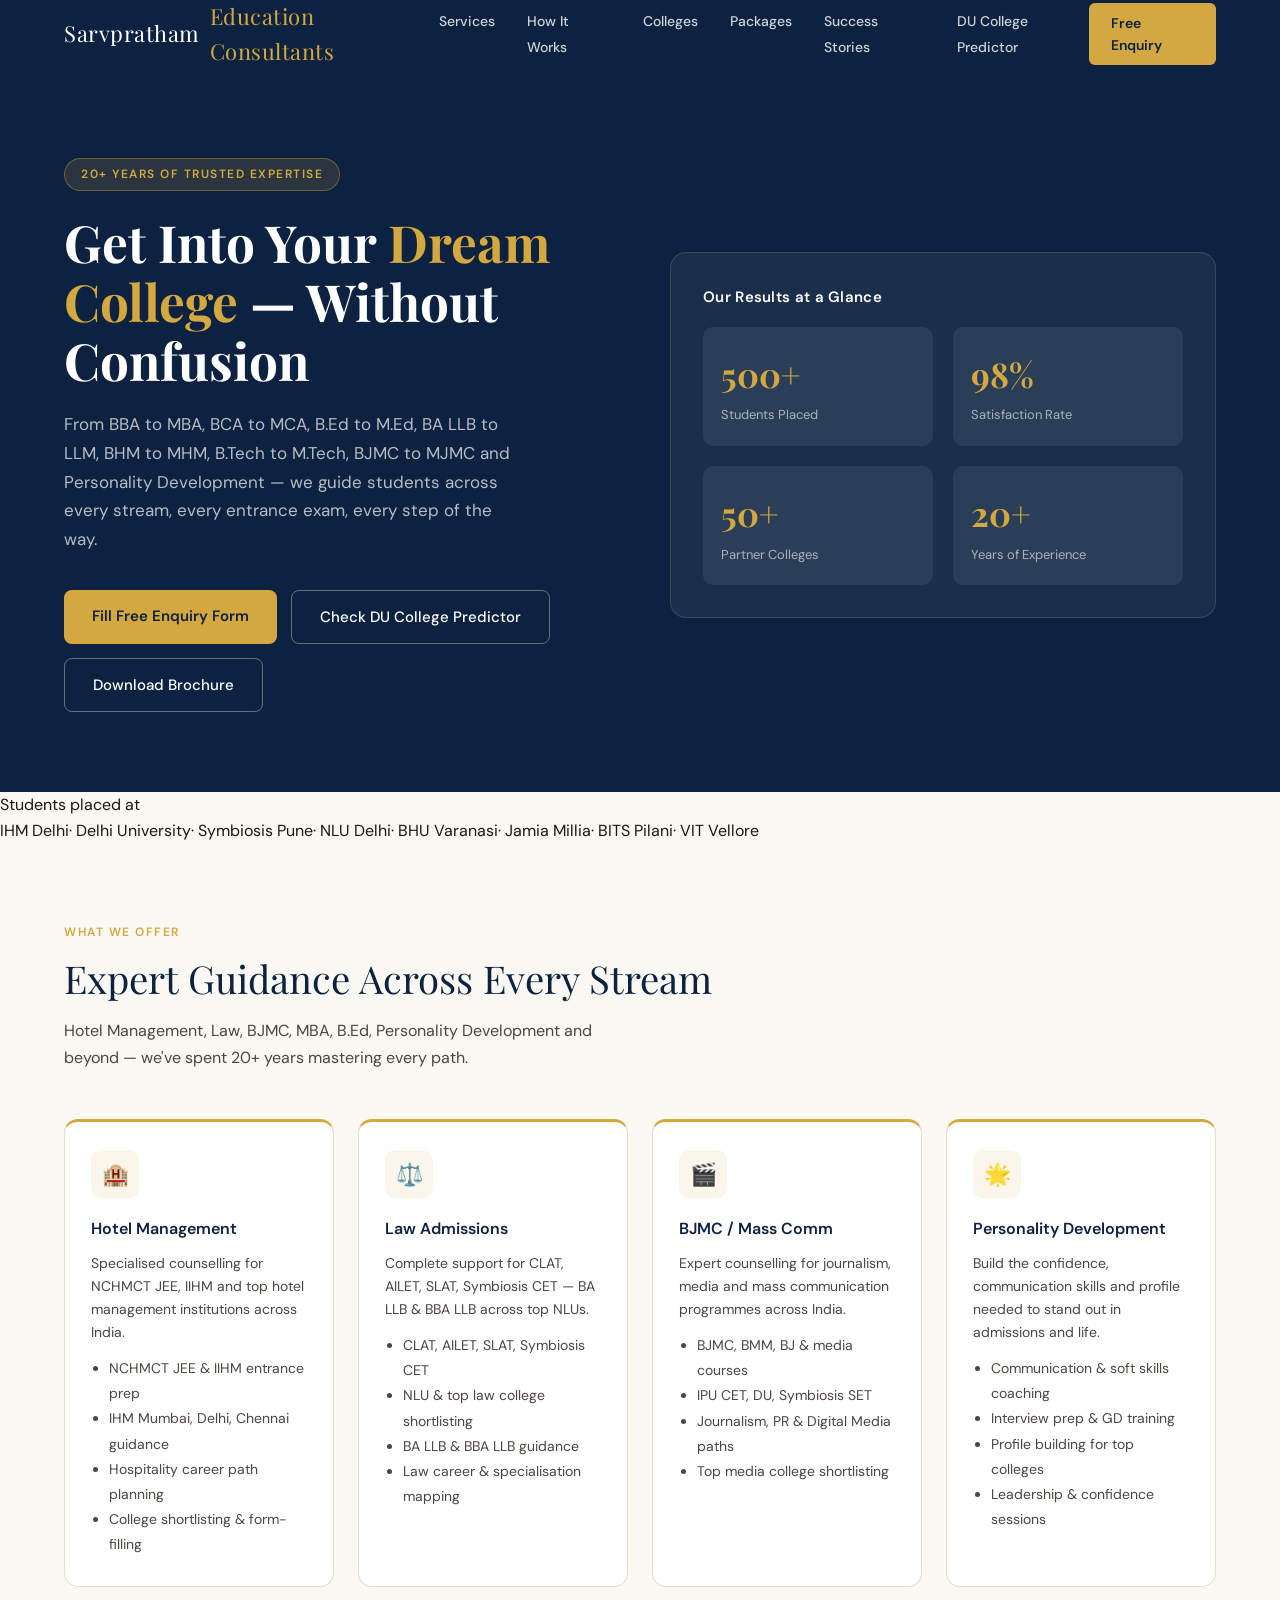
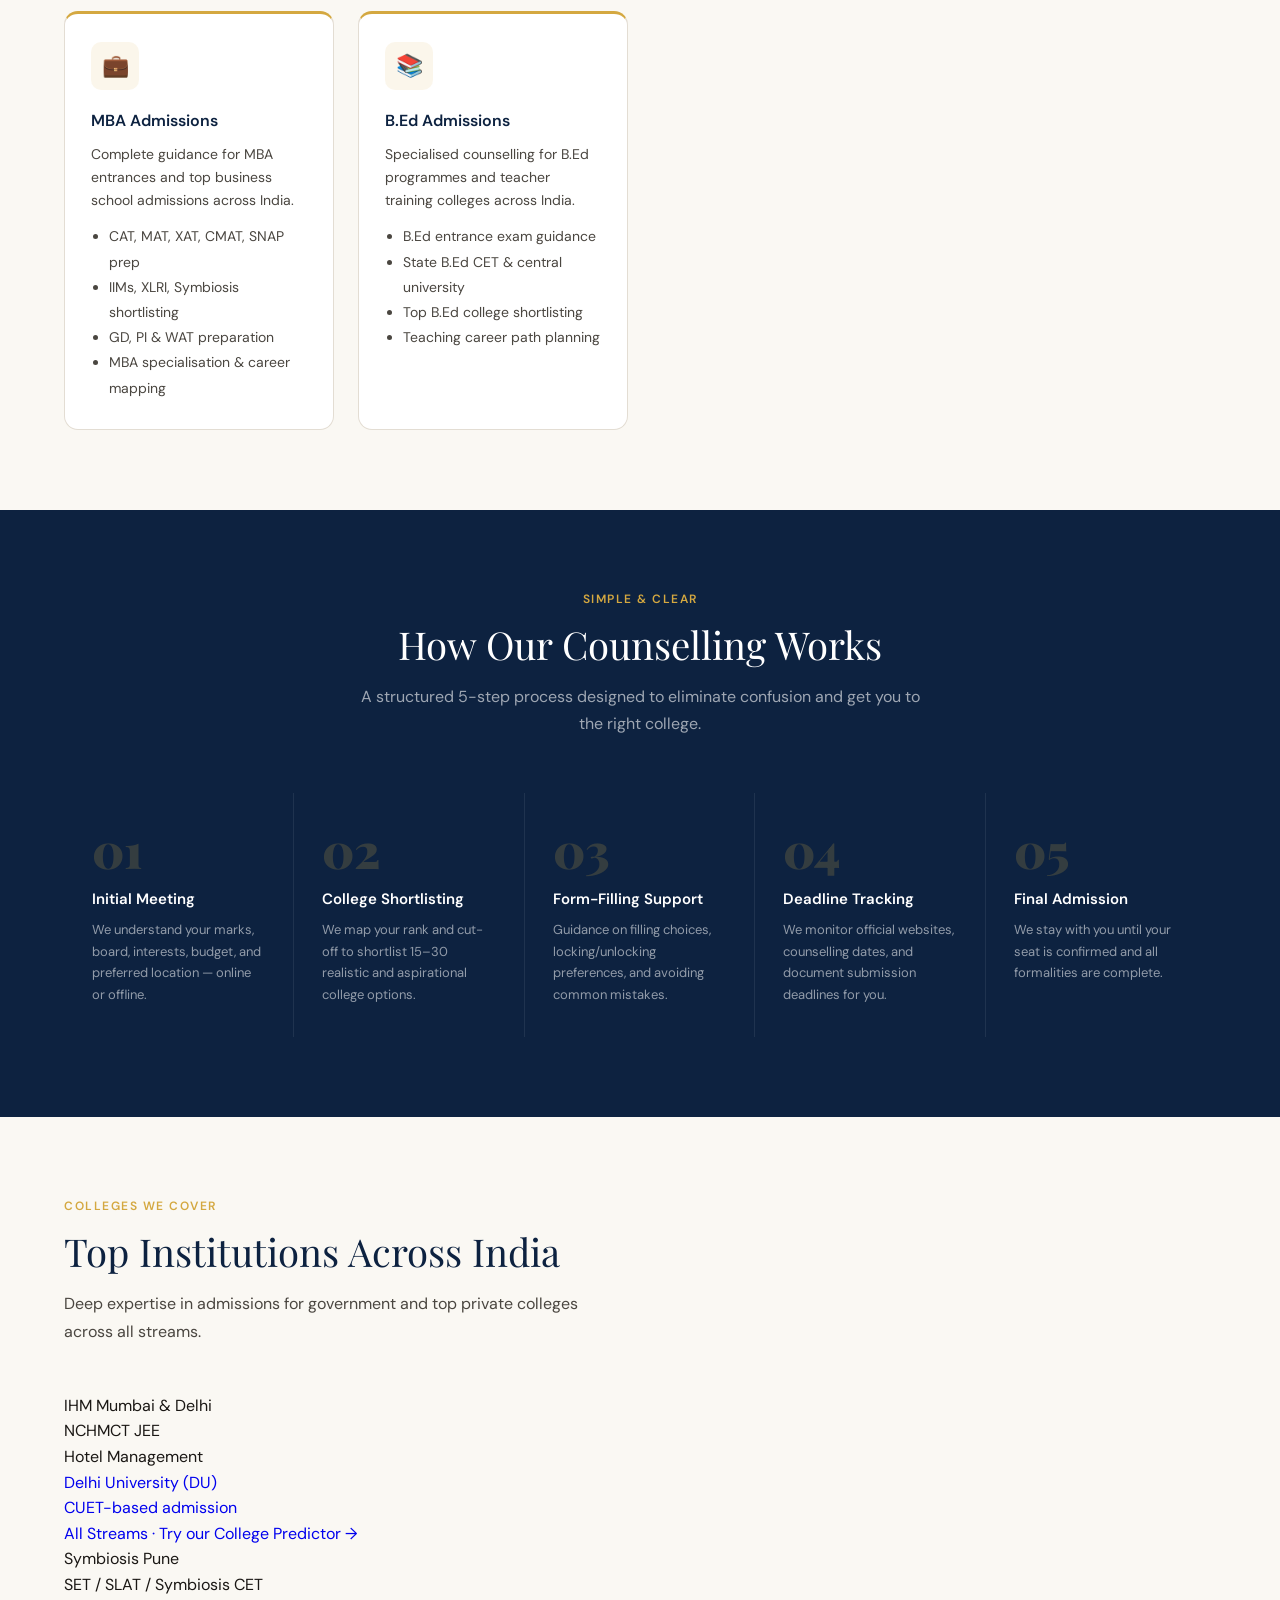
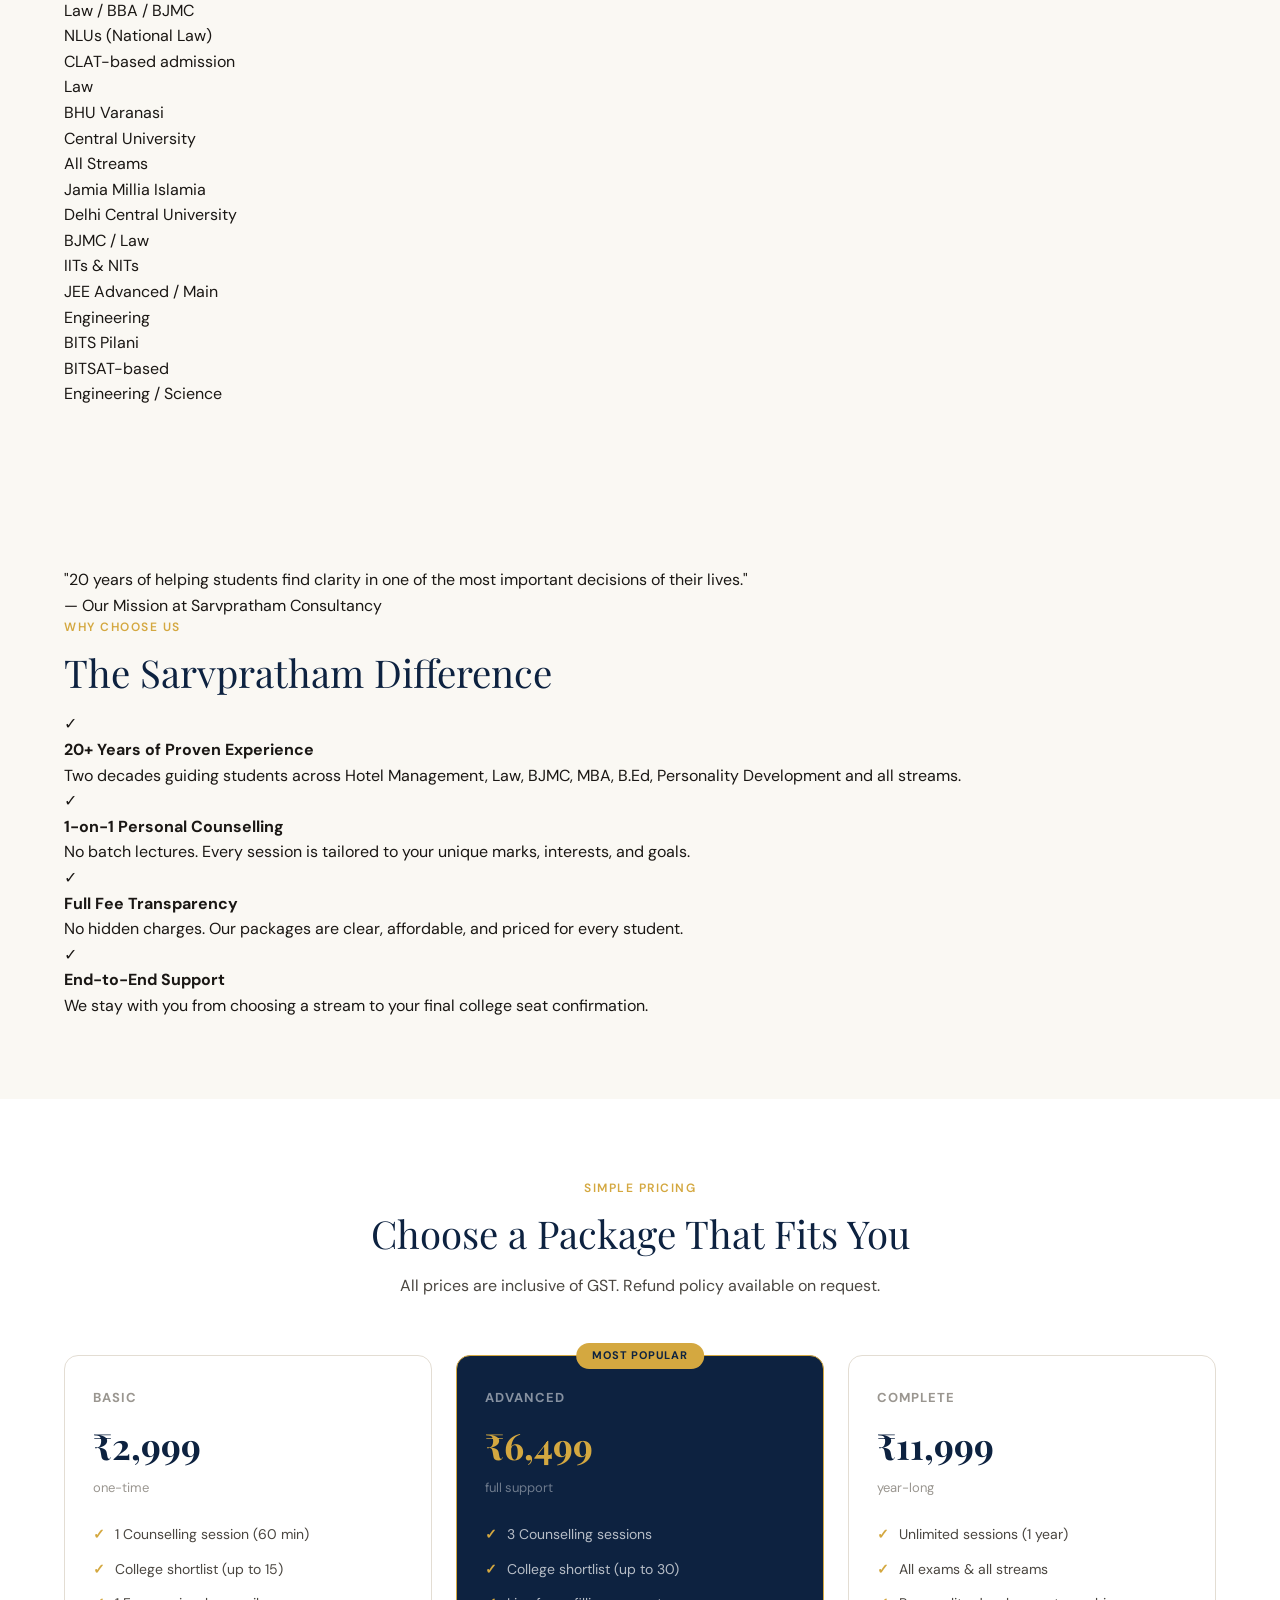
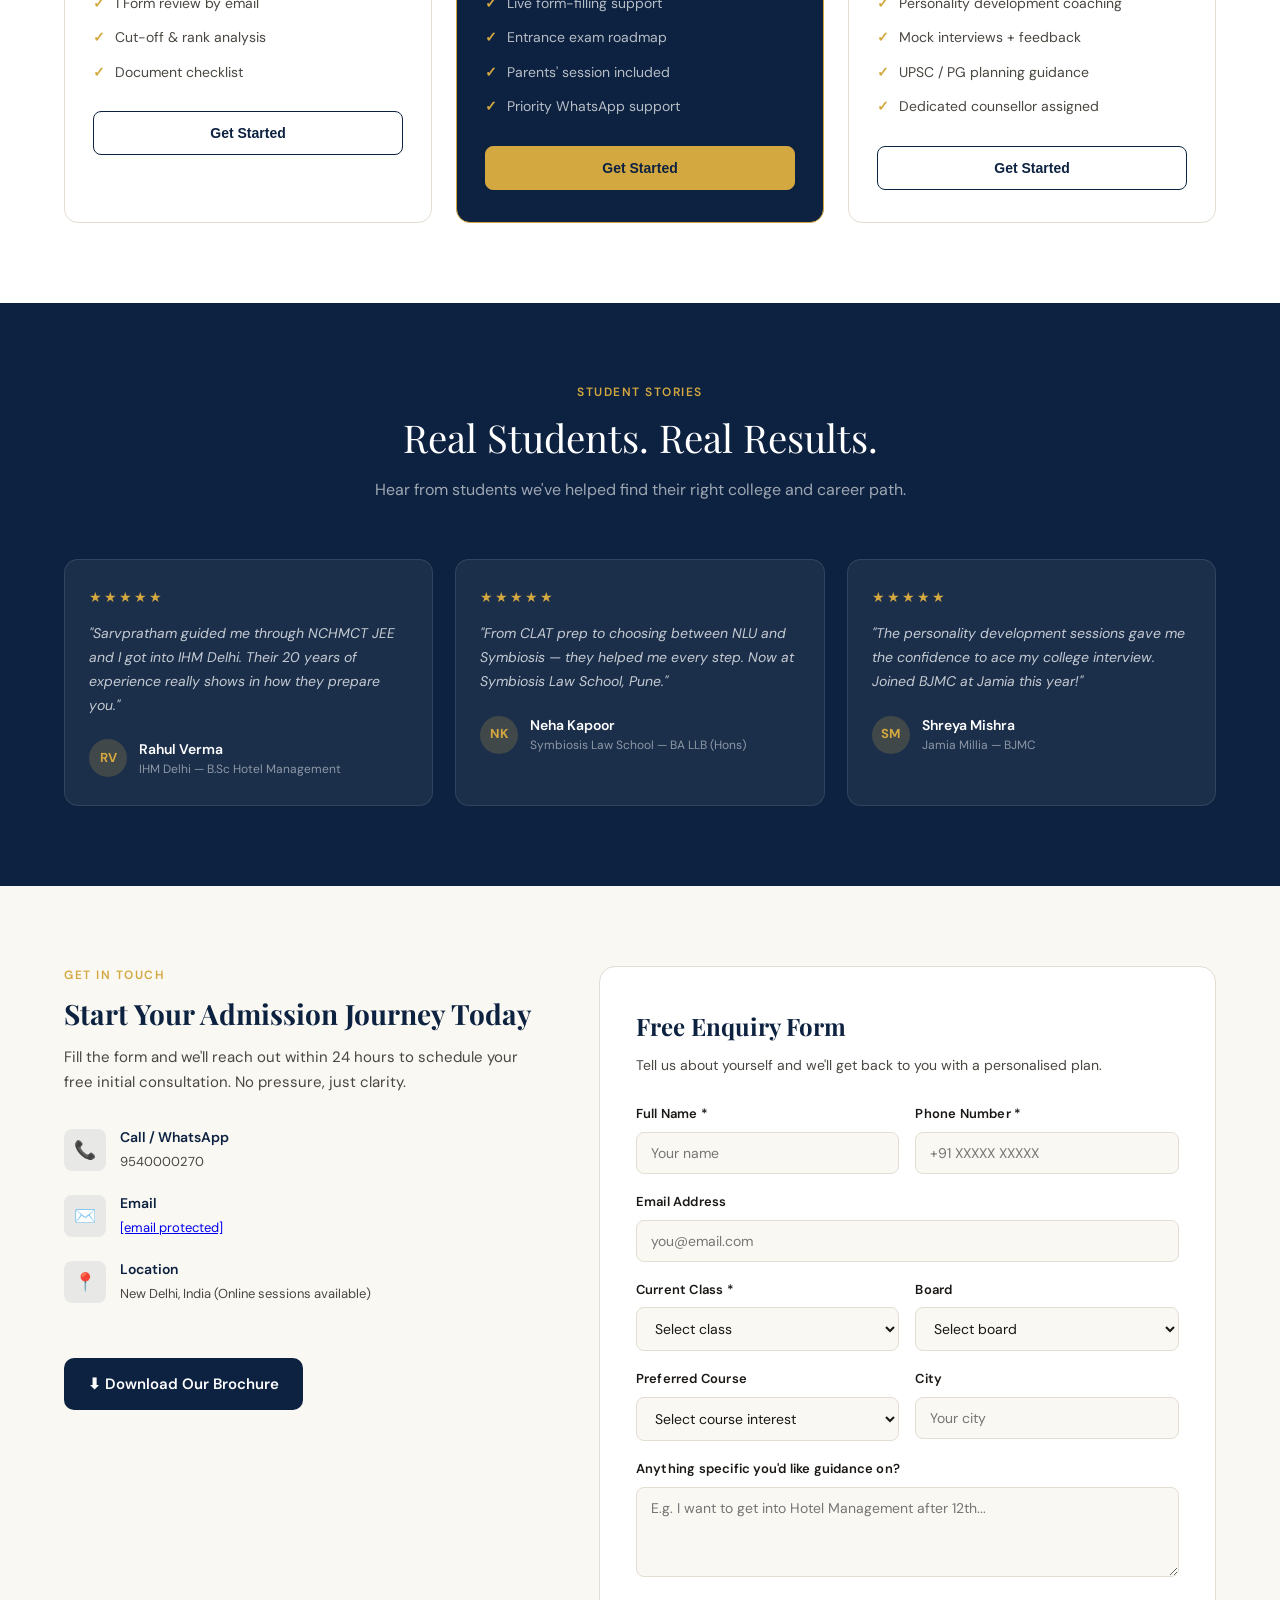
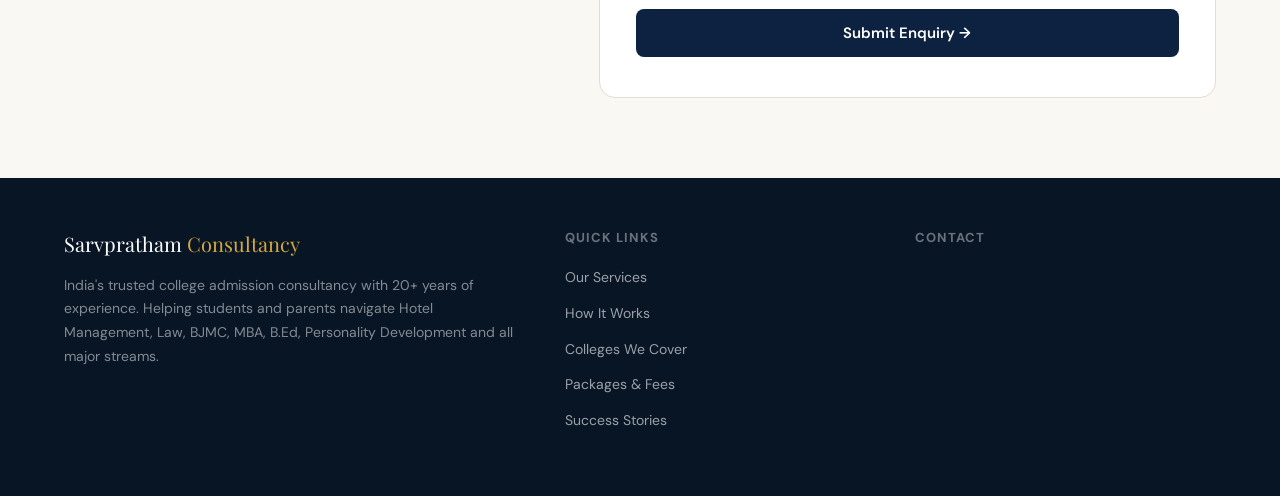
==== commit 90b1b8ff: "changes" ====
--- a/index.html
+++ b/index.html
@@ -22,7 +22,7 @@
     <li><a href="#colleges">Colleges</a></li>
     <li><a href="#packages">Packages</a></li>
     <li><a href="#testimonials">Success Stories</a></li>
-    <li><a href="du-predictor.html" target="_blank" rel="noopener">DU Cutoff Predictor</a></li>
+    <li><a href="college-predictor.html">DU College Predictor</a></li>
   </ul>
   <a href="#enquiry" class="nav-cta">Free Enquiry</a>
 </nav>
@@ -34,8 +34,8 @@
     <p>From BBA to MBA, BCA to MCA, B.Ed to M.Ed, BA LLB to LLM, BHM to MHM, B.Tech to M.Tech, BJMC to MJMC and Personality Development — we guide students across every stream, every entrance exam, every step of the way.</p>
     <div class="hero-btns">
       <a href="#enquiry" class="btn-primary">Fill Free Enquiry Form</a>
+      <a href="college-predictor.html" class="btn-outline">Check DU College Predictor</a>
       <a href="sarvpratham-brochure.html" target="_blank" class="btn-outline">Download Brochure</a>
-      <a href="du-predictor.html" target="_blank" rel="noopener" class="btn-outline">Try DU Cutoff Predictor</a>
     </div>
   </div>
   <div class="hero-card">
@@ -158,7 +158,7 @@
   <p class="section-sub">Deep expertise in admissions for government and top private colleges across all streams.</p>
   <div class="colleges-grid">
     <div class="college-tag"><div class="ct-name">IHM Mumbai & Delhi</div><div class="ct-sub">NCHMCT JEE</div><span class="ct-badge">Hotel Management</span></div>
-    <div class="college-tag"><div class="ct-name">Delhi University (DU)</div><div class="ct-sub">CUET-based admission</div><span class="ct-badge">All Streams</span></div>
+    <a href="college-predictor.html" style="text-decoration:none;"><div class="college-tag"><div class="ct-name">Delhi University (DU)</div><div class="ct-sub">CUET-based admission</div><span class="ct-badge">All Streams · Try our College Predictor →</span></div></a>
     <div class="college-tag"><div class="ct-name">Symbiosis Pune</div><div class="ct-sub">SET / SLAT / Symbiosis CET</div><span class="ct-badge">Law / BBA / BJMC</span></div>
     <div class="college-tag"><div class="ct-name">NLUs (National Law)</div><div class="ct-sub">CLAT-based admission</div><span class="ct-badge">Law</span></div>
     <div class="college-tag"><div class="ct-name">BHU Varanasi</div><div class="ct-sub">Central University</div><span class="ct-badge">All Streams</span></div>
@@ -323,4 +323,4 @@
     <div class="footer-col">
       <h4>Contact</h4>
       <ul>
-        <li+        <li
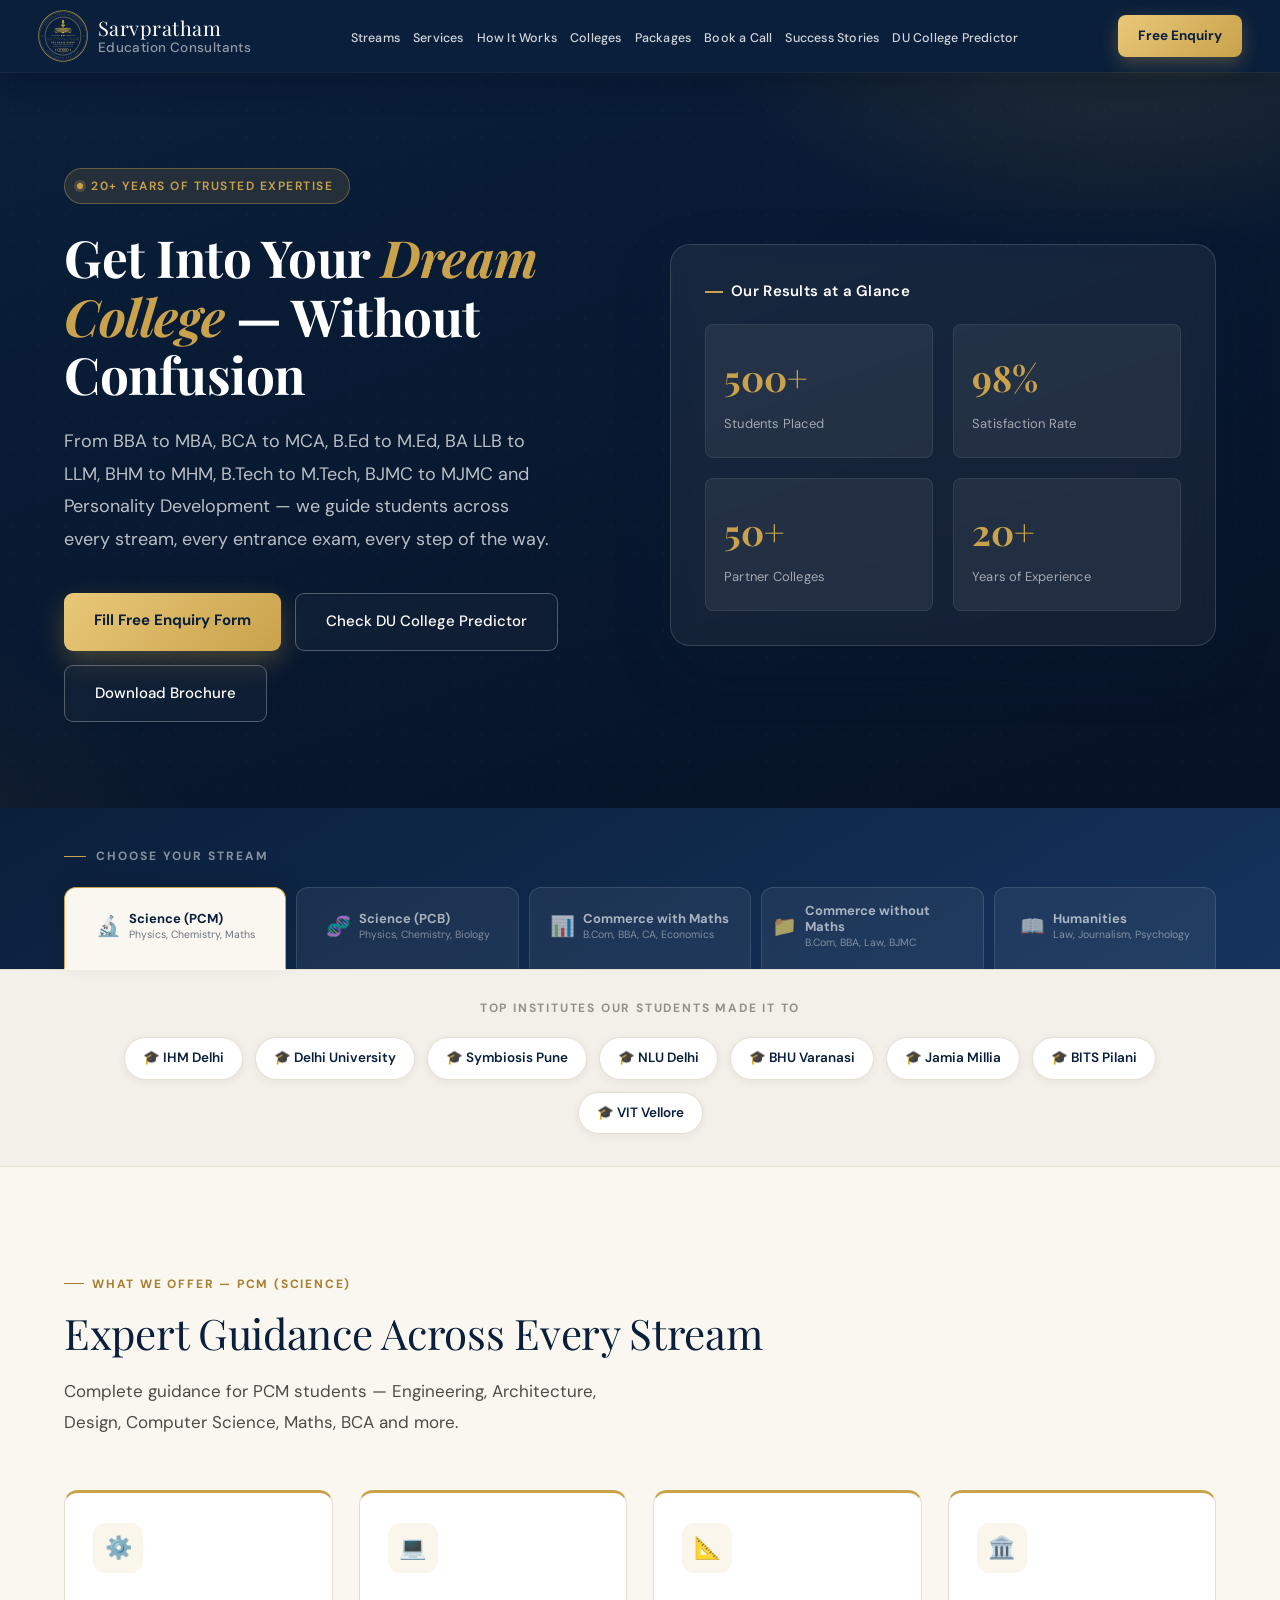
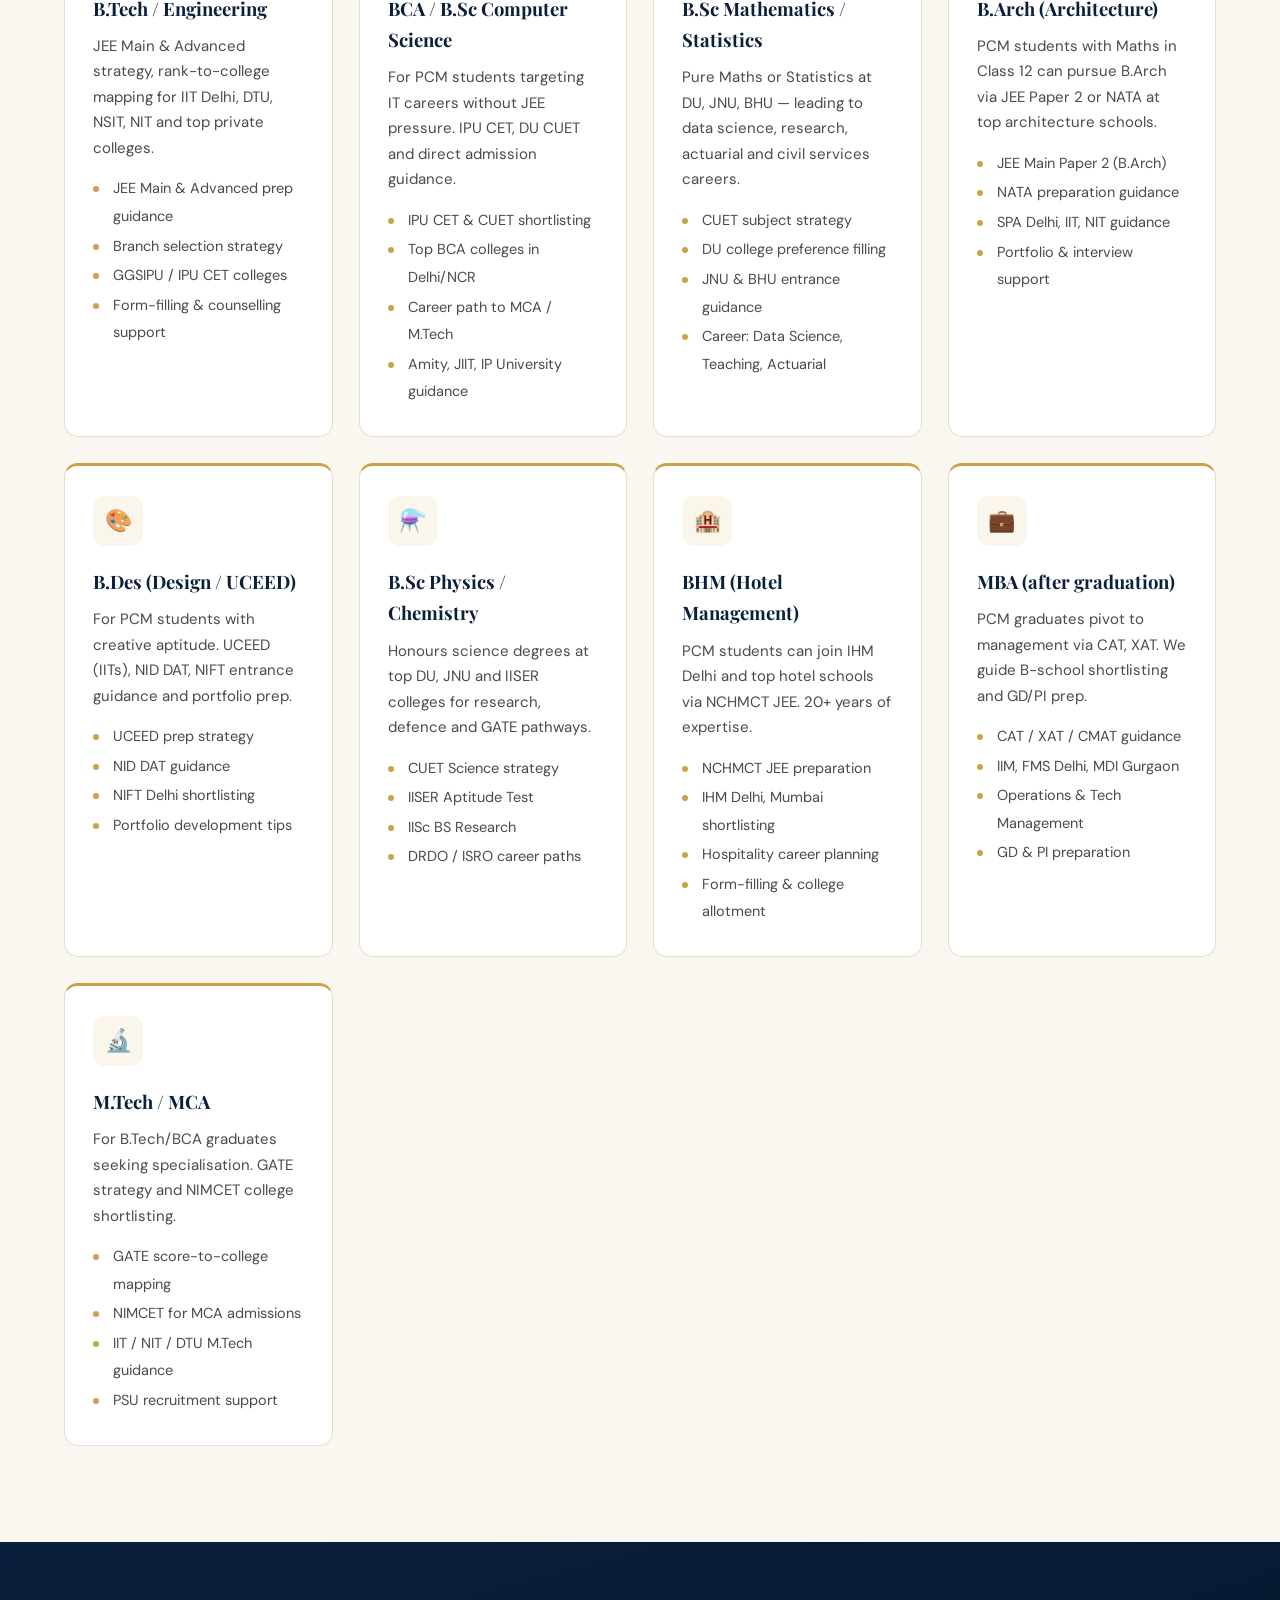
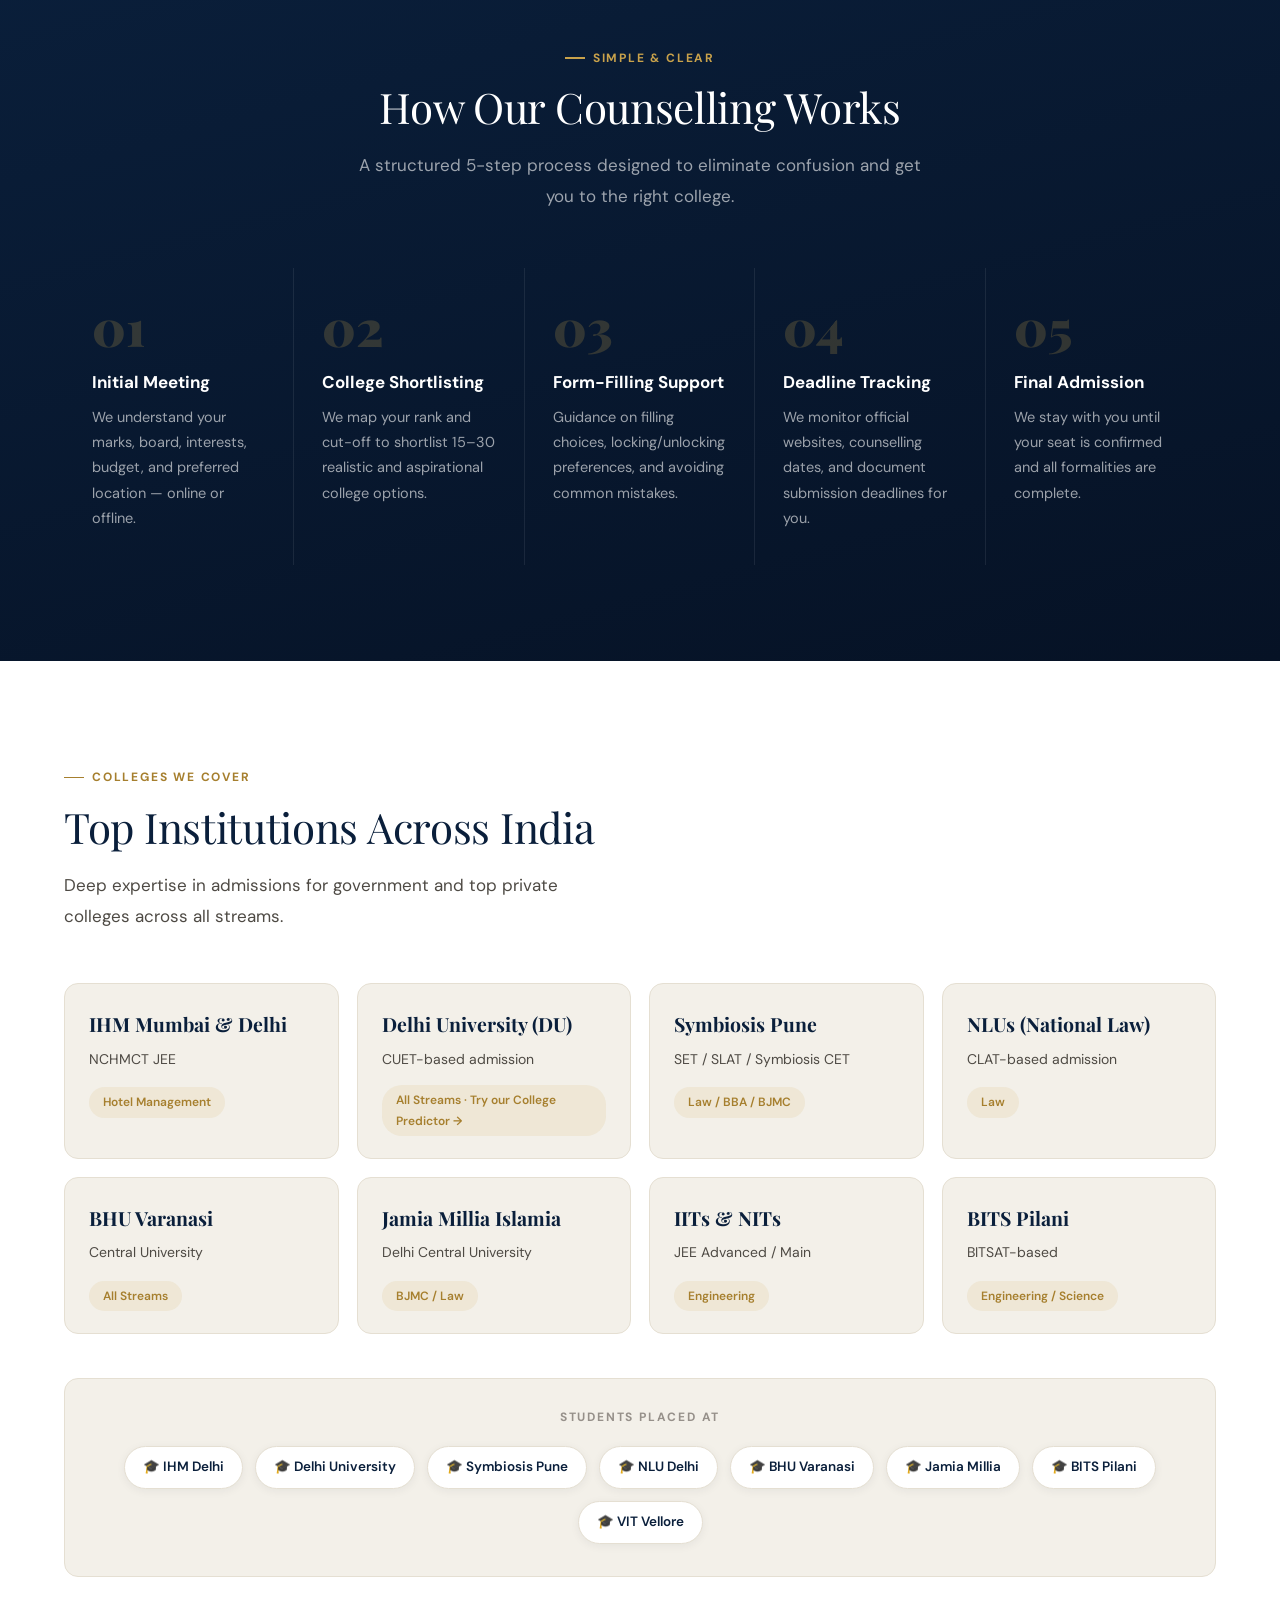
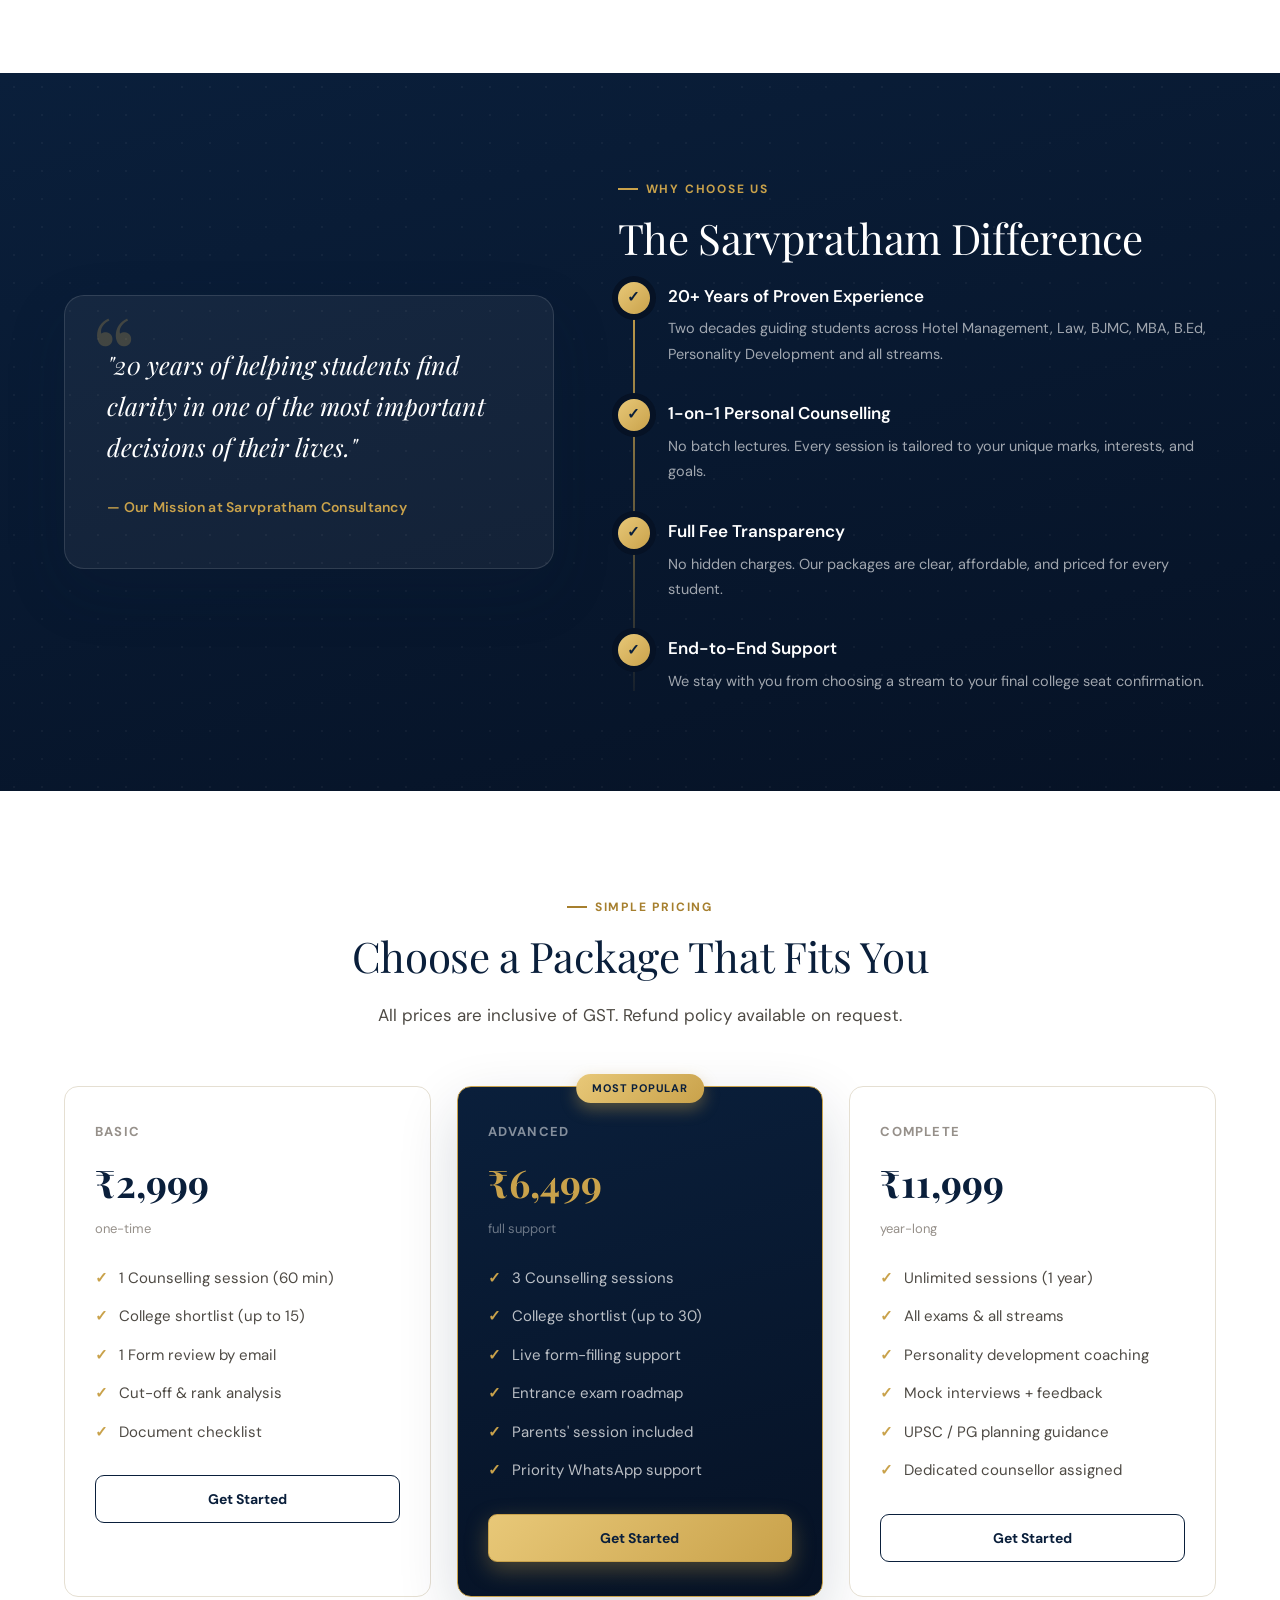
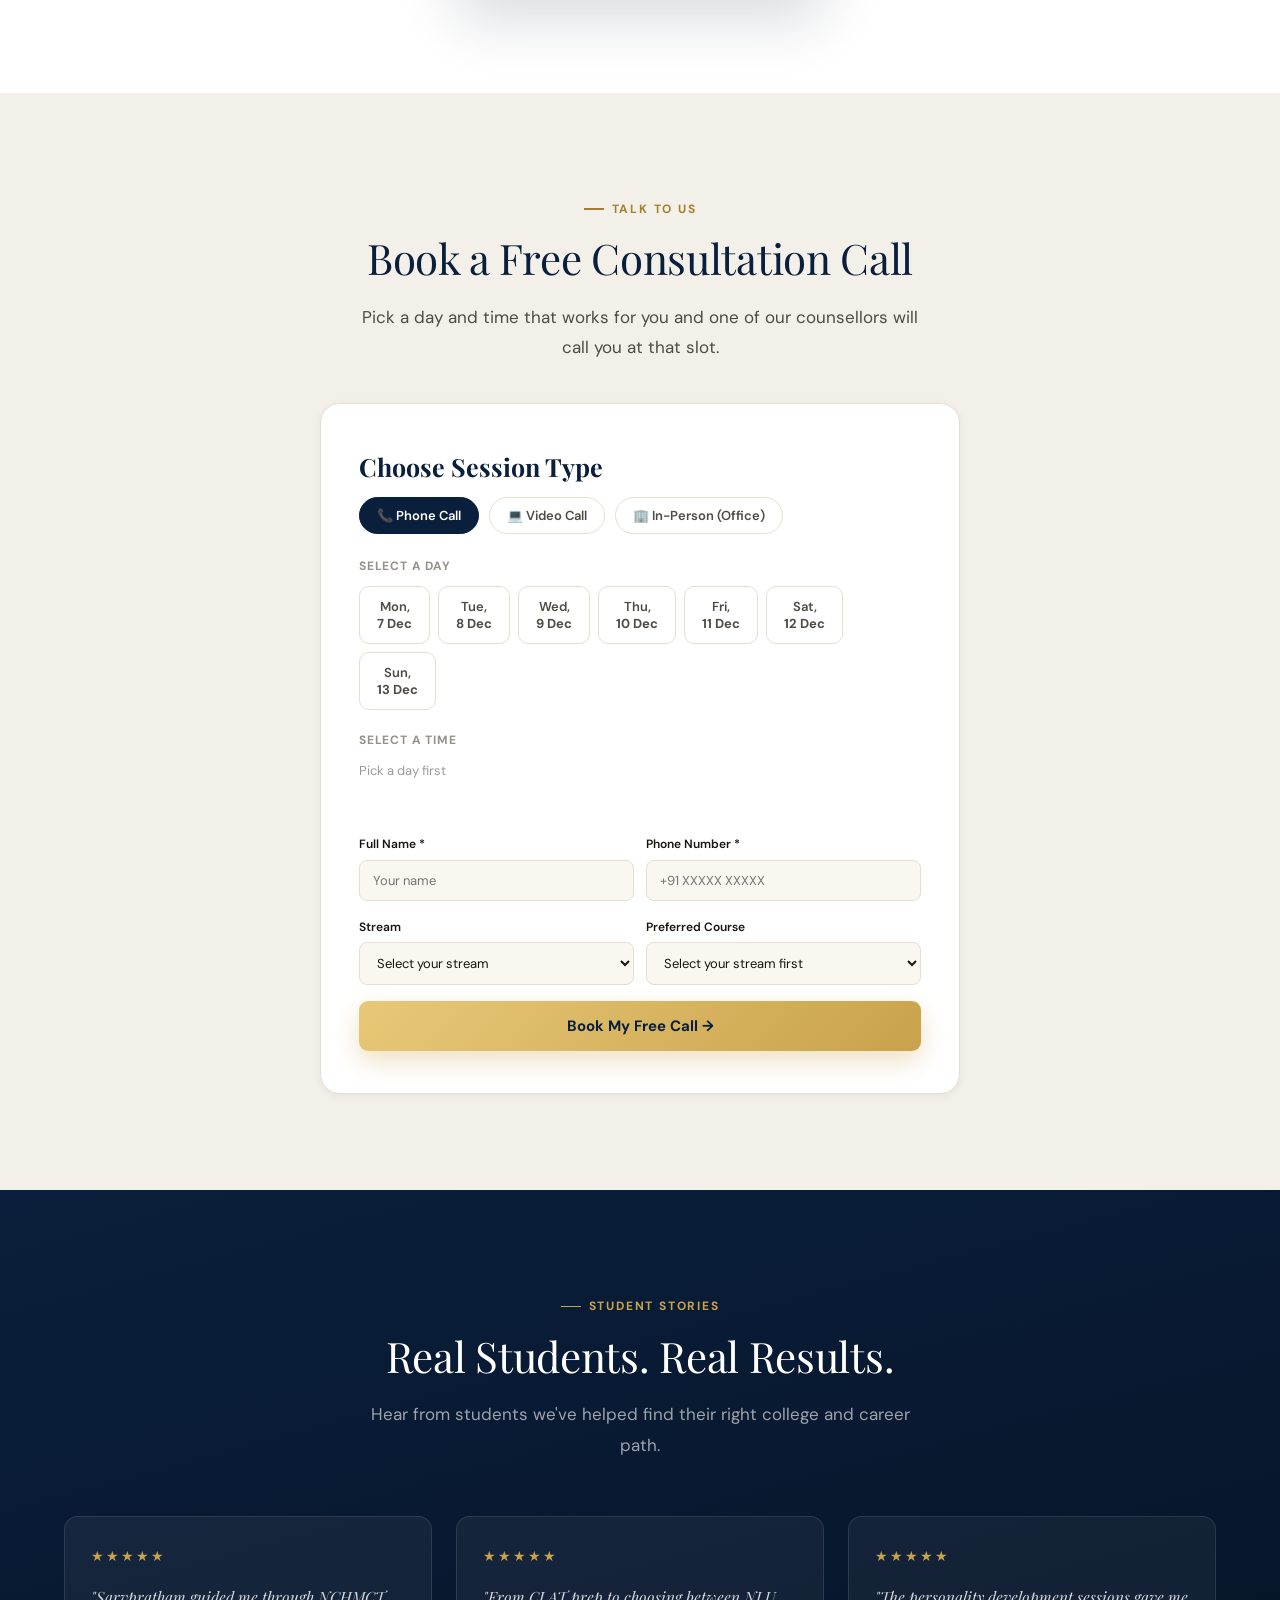
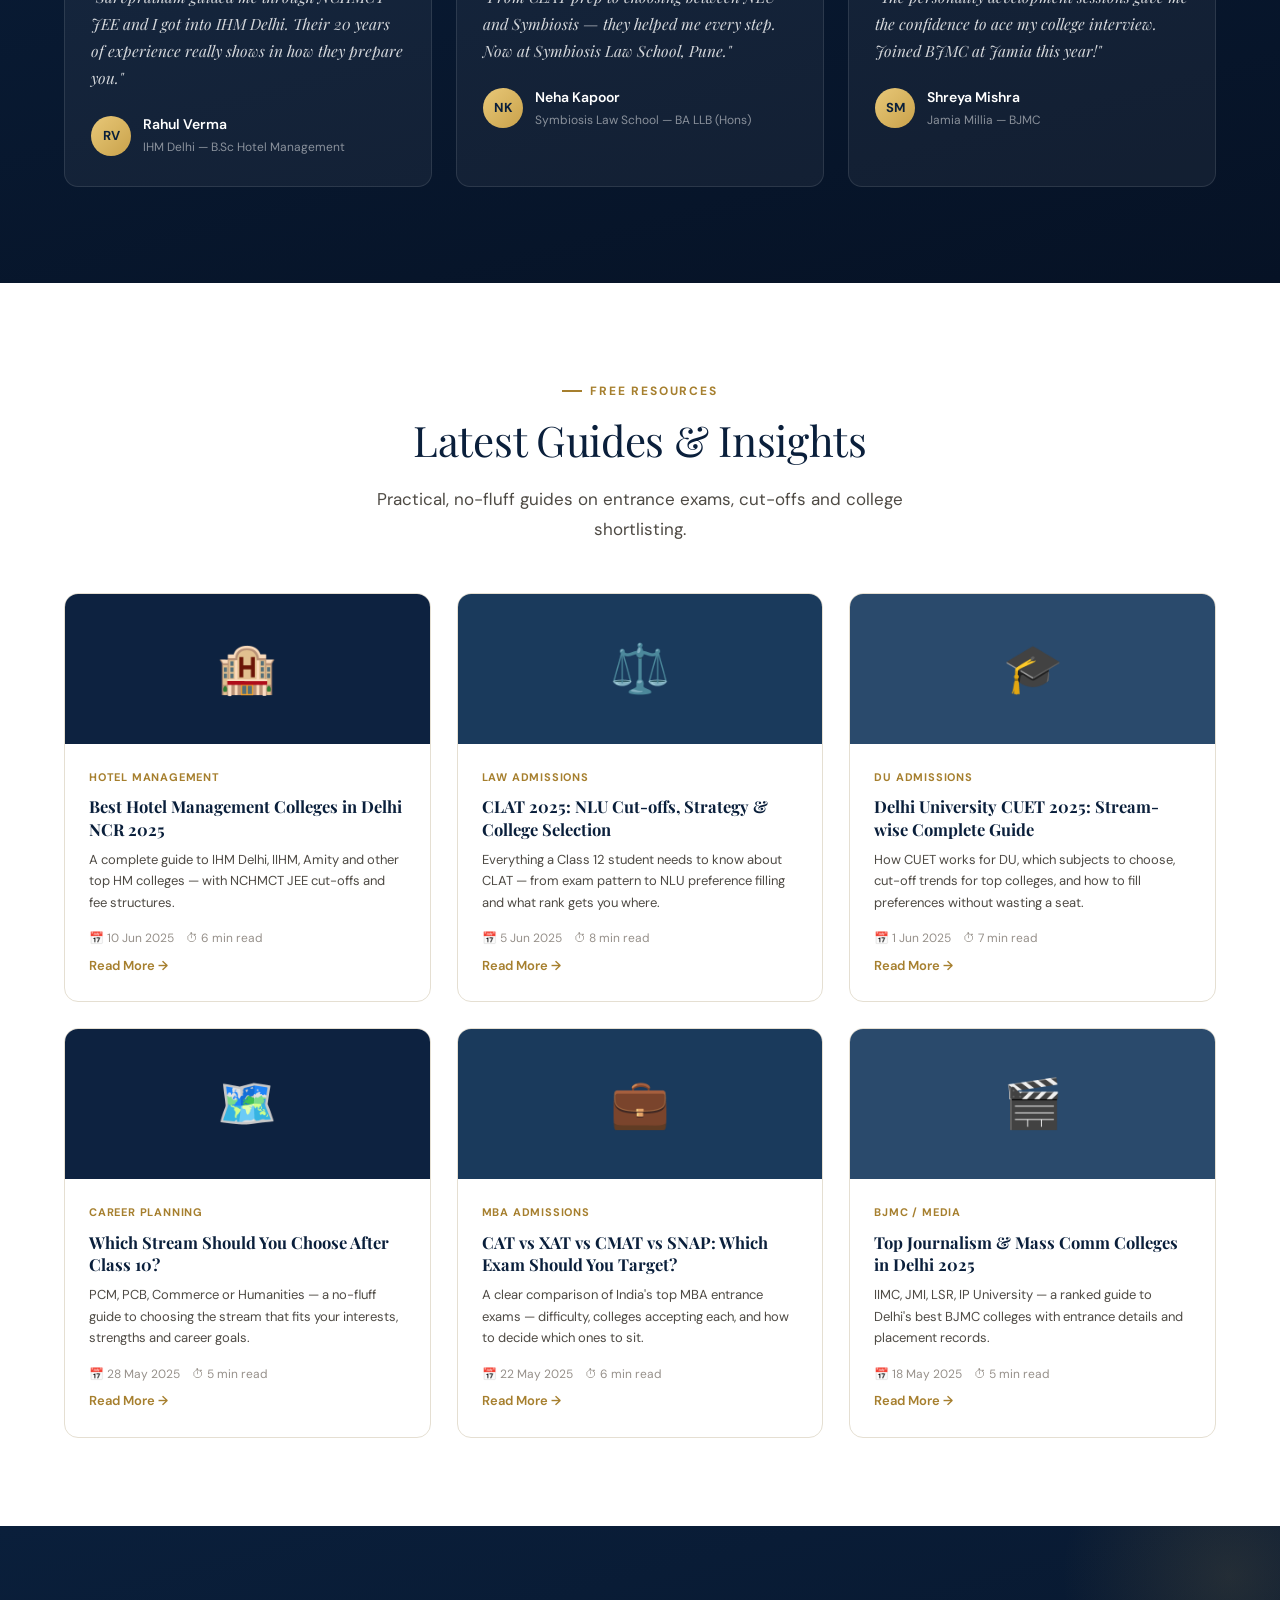
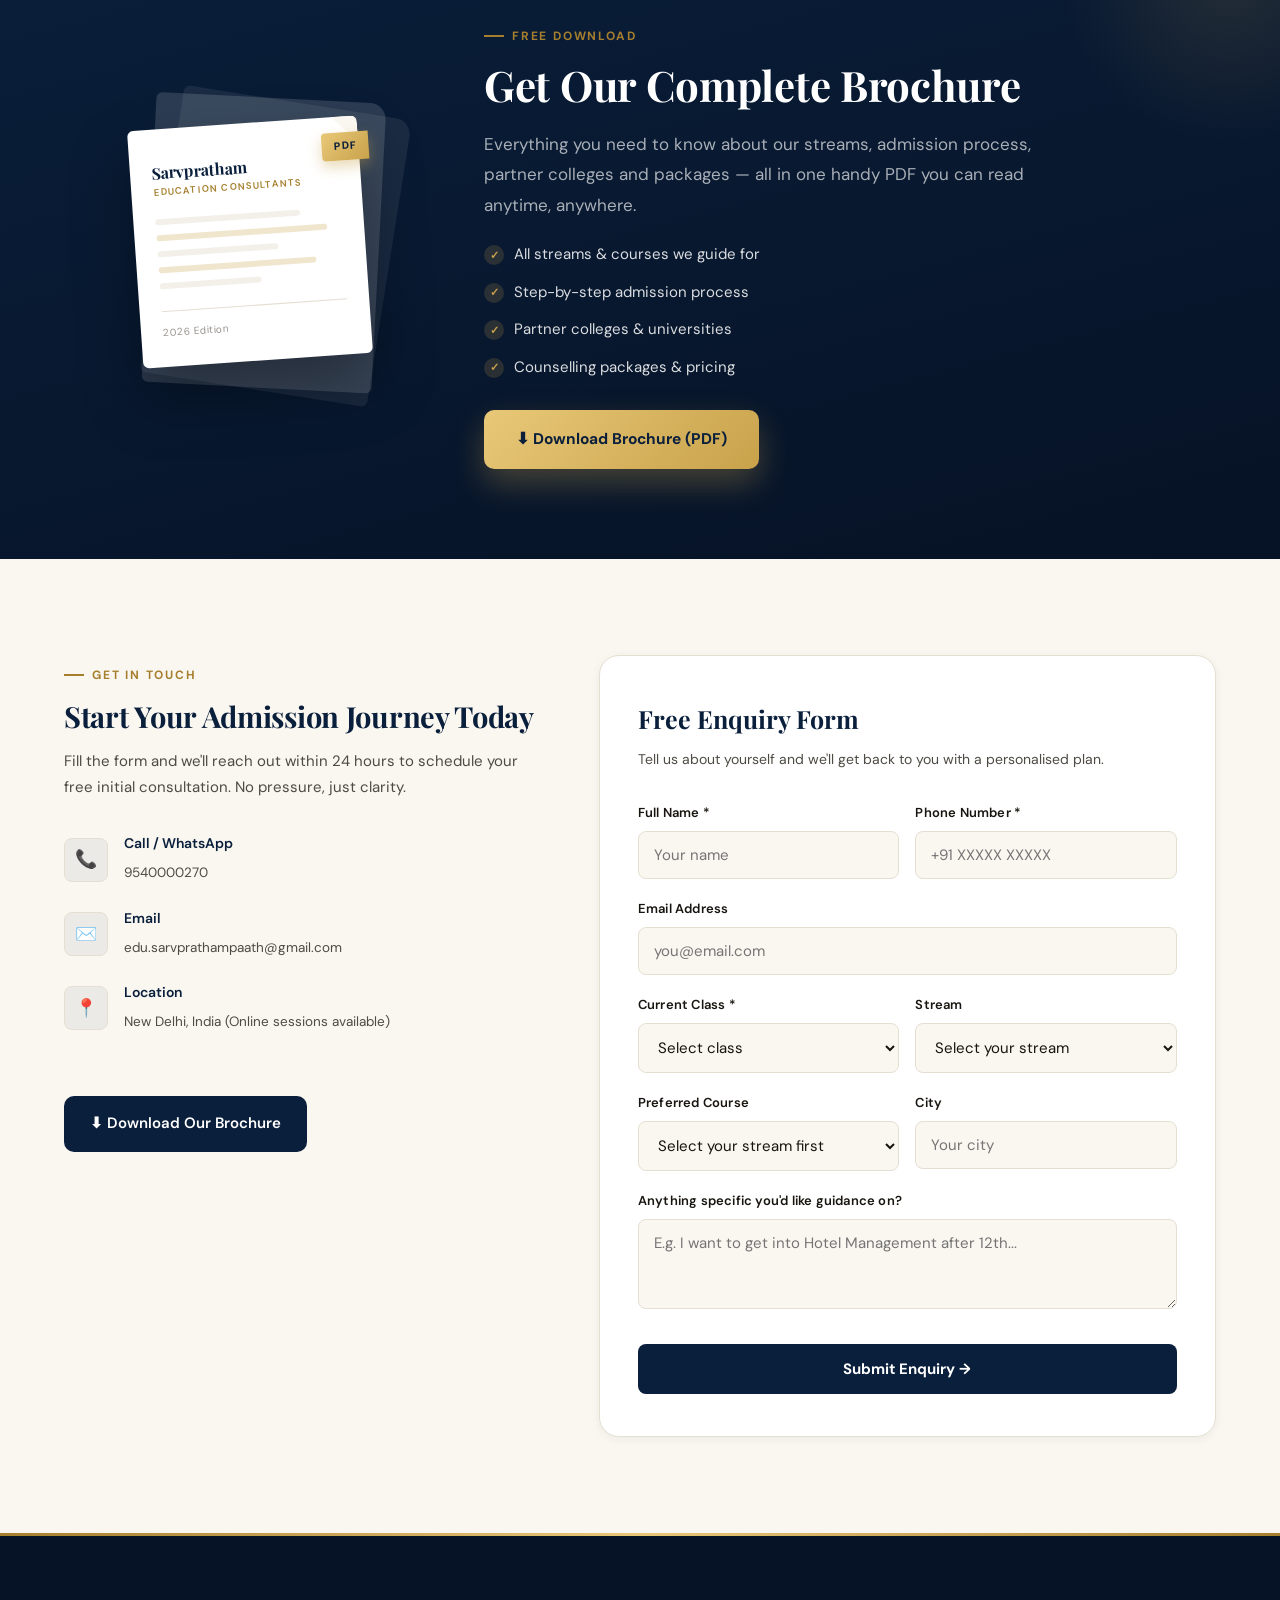
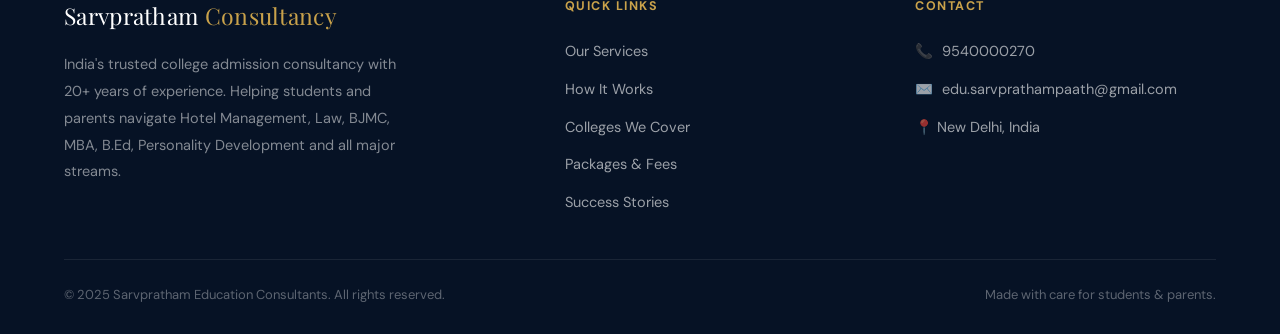
==== commit 05ebd928: "Add files via upload" ====
--- a/index.html
+++ b/index.html
@@ -5,8 +5,9 @@
 <meta name="viewport" content="width=device-width, initial-scale=1.0"/>
 <title>Sarvpratham Education Consultants – College Admissions & Career Guidance</title>
 <link rel="preconnect" href="https://fonts.googleapis.com">
-<link href="https://fonts.googleapis.com/css2?family=Playfair+Display:wght@700;900&family=DM+Sans:wght@300;400;500;600&display=swap" rel="stylesheet">
+<link href="https://fonts.googleapis.com/css2?family=Playfair+Display:ital,wght@0,400;0,700;0,900;1,400;1,600&family=DM+Sans:wght@300;400;500;600;700&display=swap" rel="stylesheet">
   <link rel="stylesheet" href="styles.css">
+  <script src="config.js"></script>
   <script src="main.js" defer></script>
   <link rel="icon" type="image/jpeg" href="[data-uri]">
   <link rel="shortcut icon" type="image/jpeg" href="[data-uri]">
@@ -15,16 +16,25 @@
 <body>
 
 <nav>
-  <div class="logo">Sarvpratham <span> Education Consultants</span></div>
-  <ul class="nav-links">
-    <li><a href="#services">Services</a></li>
-    <li><a href="#process">How It Works</a></li>
-    <li><a href="#colleges">Colleges</a></li>
-    <li><a href="#packages">Packages</a></li>
-    <li><a href="#testimonials">Success Stories</a></li>
+  <a href="#" class="logo">
+    <img src="logo.png" alt="Sarvpratham Education Consultants logo" class="logo-img">
+    <div class="logo-text">Sarvpratham<span>Education Consultants</span></div>
+  </a>
+  <button class="hamburger" id="hamburgerBtn" onclick="toggleMobileNav()" aria-label="Toggle menu">
+    <span></span><span></span><span></span>
+  </button>
+  <ul class="nav-links" id="navLinks">
+    <li><a href="#stream-section" onclick="closeMobileNav()">Streams</a></li>
+    <li><a href="#services" onclick="closeMobileNav()">Services</a></li>
+    <li><a href="#process" onclick="closeMobileNav()">How It Works</a></li>
+    <li><a href="#colleges" onclick="closeMobileNav()">Colleges</a></li>
+    <li><a href="#packages" onclick="closeMobileNav()">Packages</a></li>
+    <li><a href="#booking" onclick="closeMobileNav()">Book a Call</a></li>
+    <li><a href="#testimonials" onclick="closeMobileNav()">Success Stories</a></li>
     <li><a href="college-predictor.html">DU College Predictor</a></li>
+    <li class="nav-cta-mobile"><a href="#enquiry" onclick="closeMobileNav()">Free Enquiry</a></li>
   </ul>
-  <a href="#enquiry" class="nav-cta">Free Enquiry</a>
+  <a href="#enquiry" class="nav-cta nav-cta-desktop">Free Enquiry</a>
 </nav>
 
 <section class="hero">
@@ -35,7 +45,7 @@
     <div class="hero-btns">
       <a href="#enquiry" class="btn-primary">Fill Free Enquiry Form</a>
       <a href="college-predictor.html" class="btn-outline">Check DU College Predictor</a>
-      <a href="sarvpratham-brochure.html" target="_blank" class="btn-outline">Download Brochure</a>
+      <a href="sarvpratham-brochure.pdf" target="_blank" class="btn-outline">Download Brochure</a>
     </div>
   </div>
   <div class="hero-card">
@@ -49,91 +59,56 @@
   </div>
 </section>
 
-<div class="trust-bar">
-  <span class="trust-label">Students placed at</span>
-  <div class="trust-colleges">
-    <span>IHM Delhi</span><span>·</span>
-    <span>Delhi University</span><span>·</span>
-    <span>Symbiosis Pune</span><span>·</span>
-    <span>NLU Delhi</span><span>·</span>
-    <span>BHU Varanasi</span><span>·</span>
-    <span>Jamia Millia</span><span>·</span>
-    <span>BITS Pilani</span><span>·</span>
-    <span>VIT Vellore</span>
-  </div>
-</div>
+<section class="stream-section" id="stream-section">
+  <div class="stream-bar-wrap">
+    <div class="stream-bar-inner">
+      <span class="stream-bar-label">Choose Your Stream</span>
+      <div class="stream-pills">
+        <div class="stream-pill active" onclick="selectStream('pcm', this)">
+          <span class="sp-emoji">🔬</span>
+          <span class="sp-text">Science (PCM)<small>Physics, Chemistry, Maths</small></span>
+        </div>
+        <div class="stream-pill" onclick="selectStream('pcb', this)">
+          <span class="sp-emoji">🧬</span>
+          <span class="sp-text">Science (PCB)<small>Physics, Chemistry, Biology</small></span>
+        </div>
+        <div class="stream-pill" onclick="selectStream('com-math', this)">
+          <span class="sp-emoji">📊</span>
+          <span class="sp-text">Commerce with Maths<small>B.Com, BBA, CA, Economics</small></span>
+        </div>
+        <div class="stream-pill" onclick="selectStream('com-no-math', this)">
+          <span class="sp-emoji">📁</span>
+          <span class="sp-text">Commerce without Maths<small>B.Com, BBA, Law, BJMC</small></span>
+        </div>
+        <div class="stream-pill" onclick="selectStream('humanities', this)">
+          <span class="sp-emoji">📖</span>
+          <span class="sp-text">Humanities<small>Law, Journalism, Psychology</small></span>
+        </div>
+      </div>
+    </div>
+  </div>
+
+  <div class="stream-institutes">
+    <span class="si-label">Top Institutes Our Students Made It To</span>
+    <div class="si-track">
+      <span class="si-chip">🎓 IHM Delhi</span>
+      <span class="si-chip">🎓 Delhi University</span>
+      <span class="si-chip">🎓 Symbiosis Pune</span>
+      <span class="si-chip">🎓 NLU Delhi</span>
+      <span class="si-chip">🎓 BHU Varanasi</span>
+      <span class="si-chip">🎓 Jamia Millia</span>
+      <span class="si-chip">🎓 BITS Pilani</span>
+      <span class="si-chip">🎓 VIT Vellore</span>
+    </div>
+  </div>
+</section>
 
 <section class="services" id="services">
-  <div class="section-tag">What We Offer</div>
+  <div class="section-tag" id="services-stream-tag">What We Offer — PCM (Science)</div>
   <div class="section-title">Expert Guidance Across Every Stream</div>
-  <p class="section-sub">Hotel Management, Law, BJMC, MBA, B.Ed, Personality Development and beyond — we've spent 20+ years mastering every path.</p>
-  <div class="services-grid">
-    <div class="service-card">
-      <div class="service-icon">🏨</div>
-      <h3>Hotel Management</h3>
-      <p>Specialised counselling for NCHMCT JEE, IIHM and top hotel management institutions across India.</p>
-      <ul>
-        <li>NCHMCT JEE & IIHM entrance prep</li>
-        <li>IHM Mumbai, Delhi, Chennai guidance</li>
-        <li>Hospitality career path planning</li>
-        <li>College shortlisting & form-filling</li>
-      </ul>
-    </div>
-    <div class="service-card">
-      <div class="service-icon">⚖️</div>
-      <h3>Law Admissions</h3>
-      <p>Complete support for CLAT, AILET, SLAT, Symbiosis CET — BA LLB & BBA LLB across top NLUs.</p>
-      <ul>
-        <li>CLAT, AILET, SLAT, Symbiosis CET</li>
-        <li>NLU & top law college shortlisting</li>
-        <li>BA LLB & BBA LLB guidance</li>
-        <li>Law career & specialisation mapping</li>
-      </ul>
-    </div>
-    <div class="service-card">
-      <div class="service-icon">🎬</div>
-      <h3>BJMC / Mass Comm</h3>
-      <p>Expert counselling for journalism, media and mass communication programmes across India.</p>
-      <ul>
-        <li>BJMC, BMM, BJ & media courses</li>
-        <li>IPU CET, DU, Symbiosis SET</li>
-        <li>Journalism, PR & Digital Media paths</li>
-        <li>Top media college shortlisting</li>
-      </ul>
-    </div>
-    <div class="service-card">
-      <div class="service-icon">🌟</div>
-      <h3>Personality Development</h3>
-      <p>Build the confidence, communication skills and profile needed to stand out in admissions and life.</p>
-      <ul>
-        <li>Communication & soft skills coaching</li>
-        <li>Interview prep & GD training</li>
-        <li>Profile building for top colleges</li>
-        <li>Leadership & confidence sessions</li>
-      </ul>
-    </div>
-    <div class="service-card">
-      <div class="service-icon">💼</div>
-      <h3>MBA Admissions</h3>
-      <p>Complete guidance for MBA entrances and top business school admissions across India.</p>
-      <ul>
-        <li>CAT, MAT, XAT, CMAT, SNAP prep</li>
-        <li>IIMs, XLRI, Symbiosis shortlisting</li>
-        <li>GD, PI & WAT preparation</li>
-        <li>MBA specialisation & career mapping</li>
-      </ul>
-    </div>
-    <div class="service-card">
-      <div class="service-icon">📚</div>
-      <h3>B.Ed Admissions</h3>
-      <p>Specialised counselling for B.Ed programmes and teacher training colleges across India.</p>
-      <ul>
-        <li>B.Ed entrance exam guidance</li>
-        <li>State B.Ed CET & central university</li>
-        <li>Top B.Ed college shortlisting</li>
-        <li>Teaching career path planning</li>
-      </ul>
-    </div>
+  <p class="section-sub" id="services-stream-sub">Complete guidance for PCM students — Engineering, Architecture, Design, Computer Science, Maths, BCA and more.</p>
+  <div class="services-grid" id="services-grid">
+    <!-- Populated dynamically by renderServices() in main.js based on the stream selected above -->
   </div>
 </section>
 
@@ -166,6 +141,20 @@
     <div class="college-tag"><div class="ct-name">IITs & NITs</div><div class="ct-sub">JEE Advanced / Main</div><span class="ct-badge">Engineering</span></div>
     <div class="college-tag"><div class="ct-name">BITS Pilani</div><div class="ct-sub">BITSAT-based</div><span class="ct-badge">Engineering / Science</span></div>
   </div>
+
+  <div class="stream-institutes" style="margin-top:44px;border-radius:14px;border:1px solid var(--border)">
+    <span class="si-label">Students Placed At</span>
+    <div class="si-track">
+      <span class="si-chip">🎓 IHM Delhi</span>
+      <span class="si-chip">🎓 Delhi University</span>
+      <span class="si-chip">🎓 Symbiosis Pune</span>
+      <span class="si-chip">🎓 NLU Delhi</span>
+      <span class="si-chip">🎓 BHU Varanasi</span>
+      <span class="si-chip">🎓 Jamia Millia</span>
+      <span class="si-chip">🎓 BITS Pilani</span>
+      <span class="si-chip">🎓 VIT Vellore</span>
+    </div>
+  </div>
 </section>
 
 <section class="why">
@@ -239,6 +228,49 @@
   </div>
 </section>
 
+<section class="enquiry" id="booking" style="background:var(--gray-light)">
+  <div class="text-center" style="margin-bottom:40px">
+    <div class="section-tag">Talk To Us</div>
+    <div class="section-title">Book a Free Consultation Call</div>
+    <p class="section-sub mx-auto mb0">Pick a day and time that works for you and one of our counsellors will call you at that slot.</p>
+  </div>
+  <div class="form-card" style="max-width:640px;margin:0 auto">
+    <h3>Choose Session Type</h3>
+    <div class="slot-type-row">
+      <button type="button" class="slot-type-btn active" onclick="setSlotType(this,'📞 Phone Call')">📞 Phone Call</button>
+      <button type="button" class="slot-type-btn" onclick="setSlotType(this,'💻 Video Call')">💻 Video Call</button>
+      <button type="button" class="slot-type-btn" onclick="setSlotType(this,'🏢 In-Person (Office)')">🏢 In-Person (Office)</button>
+    </div>
+
+    <div class="slots-label">Select a Day</div>
+    <div class="slot-day-row" id="slotDays"><p style="color:rgba(0,0,0,0.4);font-size:13px">Loading days…</p></div>
+
+    <div class="slots-label">Select a Time</div>
+    <div class="slot-time-row" id="slotTimes"><p style="color:rgba(0,0,0,0.4);font-size:13px">Pick a day first</p></div>
+
+    <div class="booking-fields">
+      <div class="b-field"><label>Full Name *</label><input id="b-name" type="text" placeholder="Your name"></div>
+      <div class="b-field"><label>Phone Number *</label><input id="b-phone" type="tel" placeholder="+91 XXXXX XXXXX"></div>
+    </div>
+    <div class="booking-fields">
+      <div class="b-field"><label>Stream</label>
+        <select id="b-stream" onchange="updateCourseDropdown('b-stream','b-course')">
+          <option value="">Select your stream</option>
+          <option>PCM (Science)</option>
+          <option>PCB (Biology)</option>
+          <option>Commerce with Maths</option>
+          <option>Commerce without Maths</option>
+          <option>Humanities</option>
+        </select>
+      </div>
+      <div class="b-field"><label>Preferred Course</label>
+        <select id="b-course"><option value="">Select your stream first</option></select>
+      </div>
+    </div>
+    <button type="button" class="book-btn" onclick="bookSlot()">Book My Free Call →</button>
+  </div>
+</section>
+
 <section class="testimonials" id="testimonials">
   <div class="text-center" style="margin-bottom:56px">
     <div class="section-tag">Student Stories</div>
@@ -260,6 +292,55 @@
       <div class="testi-stars">★★★★★</div>
       <p>"The personality development sessions gave me the confidence to ace my college interview. Joined BJMC at Jamia this year!"</p>
       <div class="testi-author"><div class="testi-avatar">SM</div><div><div class="testi-name">Shreya Mishra</div><div class="testi-college">Jamia Millia — BJMC</div></div></div>
+    </div>
+  </div>
+</section>
+
+<section class="blog-section" id="blog">
+  <div class="text-center" style="margin-bottom:48px">
+    <div class="section-tag">Free Resources</div>
+    <div class="section-title">Latest Guides & Insights</div>
+    <p class="section-sub mx-auto mb0">Practical, no-fluff guides on entrance exams, cut-offs and college shortlisting.</p>
+  </div>
+  <div class="blog-grid" id="blogGrid"><!-- Populated by renderBlog() in main.js --></div>
+</section>
+
+<div class="blog-modal-overlay" id="blogModal">
+  <div class="blog-modal">
+    <button class="blog-modal-close" onclick="closeBlog()">&times;</button>
+    <div id="blogModalContent"></div>
+  </div>
+</div>
+
+<section class="brochure-showcase" id="brochure">
+  <div class="brochure-wrap">
+    <div class="brochure-preview">
+      <div class="brochure-doc-shadow-2"></div>
+      <div class="brochure-doc-shadow-1"></div>
+      <div class="brochure-doc">
+        <span class="brochure-doc-badge">PDF</span>
+        <div class="brochure-doc-logo">Sarvpratham<span>Education Consultants</span></div>
+        <div class="brochure-doc-lines">
+          <span style="width:78%"></span>
+          <span style="width:92%"></span>
+          <span style="width:65%"></span>
+          <span style="width:85%"></span>
+          <span style="width:55%"></span>
+        </div>
+        <div class="brochure-doc-footer">2026 Edition</div>
+      </div>
+    </div>
+    <div class="brochure-info">
+      <div class="section-tag">Free Download</div>
+      <h3 class="section-title">Get Our Complete Brochure</h3>
+      <p class="section-sub mb0">Everything you need to know about our streams, admission process, partner colleges and packages — all in one handy PDF you can read anytime, anywhere.</p>
+      <ul class="brochure-points">
+        <li><span class="brochure-check">✓</span> All streams &amp; courses we guide for</li>
+        <li><span class="brochure-check">✓</span> Step-by-step admission process</li>
+        <li><span class="brochure-check">✓</span> Partner colleges &amp; universities</li>
+        <li><span class="brochure-check">✓</span> Counselling packages &amp; pricing</li>
+      </ul>
+      <a href="sarvpratham-brochure.pdf" target="_blank" class="brochure-btn-lg">⬇ Download Brochure (PDF)</a>
     </div>
   </div>
 </section>
@@ -271,34 +352,41 @@
       <h3 class="section-title">Start Your Admission Journey Today</h3>
       <p>Fill the form and we'll reach out within 24 hours to schedule your free initial consultation. No pressure, just clarity.</p>
       <div class="contact-row"><div class="contact-icon">📞</div><div class="contact-text"><strong>Call / WhatsApp</strong><span>9540000270</span></div></div>
-      <div class="contact-row"><div class="contact-icon">✉️</div><div class="contact-text"><strong>Email</strong><span><a href="/cdn-cgi/l/email-protection" class="__cf_email__" data-cfemail="751011005b06140703050714011d1418351218141c195b161a18">[email&#160;protected]</a></span></div></div>
+      <div class="contact-row"><div class="contact-icon">✉️</div><div class="contact-text"><strong>Email</strong><span><a href="mailto:edu.sarvprathampaath@gmail.com">edu.sarvprathampaath@gmail.com</a></span></div></div>
       <div class="contact-row"><div class="contact-icon">📍</div><div class="contact-text"><strong>Location</strong><span>New Delhi, India (Online sessions available)</span></div></div>
       <br>
-      <a href="sarvpratham-brochure.html" target="_blank" class="brochure-btn">⬇ Download Our Brochure</a>
+      <a href="sarvpratham-brochure.pdf" target="_blank" class="brochure-btn">⬇ Download Our Brochure</a>
     </div>
     <div class="form-card">
       <h3>Free Enquiry Form</h3>
       <p>Tell us about yourself and we'll get back to you with a personalised plan.</p>
       <div class="form-row">
-        <div class="form-group"><label>Full Name *</label><input type="text" placeholder="Your name" required></div>
-        <div class="form-group"><label>Phone Number *</label><input type="tel" placeholder="+91 XXXXX XXXXX" required></div>
-      </div>
-      <div class="form-group"><label>Email Address</label><input type="email" placeholder="you@email.com"></div>
+        <div class="form-group"><label>Full Name *</label><input id="f-name" type="text" placeholder="Your name" required></div>
+        <div class="form-group"><label>Phone Number *</label><input id="f-phone" type="tel" placeholder="+91 XXXXX XXXXX" required></div>
+      </div>
+      <div class="form-group"><label>Email Address</label><input id="f-email" type="email" placeholder="you@email.com"></div>
       <div class="form-row">
         <div class="form-group"><label>Current Class *</label>
-          <select><option value="">Select class</option><option>Class 11</option><option>Class 12 (appearing)</option><option>12th Passed</option><option>Gap Year</option></select>
-        </div>
-        <div class="form-group"><label>Board</label>
-          <select><option value="">Select board</option><option>CBSE</option><option>ICSE</option><option>State Board</option><option>Other</option></select>
+          <select id="f-class"><option value="">Select class</option><option>Class 11</option><option>Class 12 (appearing)</option><option>12th Passed</option><option>Gap Year</option></select>
+        </div>
+        <div class="form-group"><label>Stream</label>
+          <select id="f-stream" onchange="updateCourseDropdown('f-stream','f-course')">
+            <option value="">Select your stream</option>
+            <option>PCM (Science)</option>
+            <option>PCB (Biology)</option>
+            <option>Commerce with Maths</option>
+            <option>Commerce without Maths</option>
+            <option>Humanities</option>
+          </select>
         </div>
       </div>
       <div class="form-row">
         <div class="form-group"><label>Preferred Course</label>
-          <select><option value="">Select course interest</option><option>Hotel Management</option><option>BA LLB / BBA LLB (Law)</option><option>BJMC / Mass Communication</option><option>BBA / B.Com</option><option>B.Tech / Engineering</option><option>BSc / Medical</option><option>Personality Development</option><option>MBA (CAT/MAT/XAT)</option><option>B.Ed / Teacher Training</option><option>Not sure yet</option></select>
-        </div>
-        <div class="form-group"><label>City</label><input type="text" placeholder="Your city"></div>
-      </div>
-      <div class="form-group"><label>Anything specific you'd like guidance on?</label><textarea placeholder="E.g. I want to get into Hotel Management after 12th..."></textarea></div>
+          <select id="f-course"><option value="">Select your stream first</option></select>
+        </div>
+        <div class="form-group"><label>City</label><input id="f-city" type="text" placeholder="Your city"></div>
+      </div>
+      <div class="form-group"><label>Anything specific you'd like guidance on?</label><textarea id="f-msg" placeholder="E.g. I want to get into Hotel Management after 12th..."></textarea></div>
       <button class="form-submit" type="button" onclick="submitEnquiry()">Submit Enquiry →</button>
     </div>
   </div>
@@ -323,4 +411,19 @@
     <div class="footer-col">
       <h4>Contact</h4>
       <ul>
-        <li
+        <li>📞 <a href="tel:+919540000270">9540000270</a></li>
+        <li>✉️ <a href="mailto:edu.sarvprathampaath@gmail.com">edu.sarvprathampaath@gmail.com</a></li>
+        <li>📍 New Delhi, India</li>
+      </ul>
+    </div>
+  </div>
+  <div class="footer-bottom">
+    <p>© 2025 Sarvpratham Education Consultants. All rights reserved.</p>
+    <p>Made with care for students & parents.</p>
+  </div>
+</footer>
+
+<div id="toast"></div>
+
+</body>
+</html>
--- a/styles.css
+++ b/styles.css
@@ -1,202 +1,315 @@
 :root {
-  --navy:#0D2240;--navy-mid:#1a3a5c;--gold:#D4A840;--gold-light:#f0c96a;
-  --cream:#FAF8F3;--white:#ffffff;--gray-light:#F4F2ED;--gray-mid:#9A9690;
-  --text-dark:#1A1714;--text-mid:#4A4640;--border:#E3DDD3;
+  --navy:#0A1F3B;--navy-mid:#15335c;--navy-deep:#061225;
+  --gold:#C9A24B;--gold-light:#E8C878;--gold-deep:#A67F2E;
+  --cream:#FAF7F1;--white:#ffffff;--gray-light:#F3F0E9;--gray-mid:#96908A;
+  --text-dark:#18140F;--text-mid:#4E4A44;--border:#E5DFD2;
+  --r-sm:8px;--r-md:14px;--r-lg:20px;
+  --shadow-sm:0 2px 10px rgba(10,31,59,0.06);
+  --shadow-md:0 10px 32px rgba(10,31,59,0.10);
+  --shadow-lg:0 22px 60px rgba(10,31,59,0.16);
+  --shadow-gold:0 10px 28px rgba(201,162,75,0.28);
+  --ease:cubic-bezier(.22,1,.36,1);
 }
 *{margin:0;padding:0;box-sizing:border-box}
-html{scroll-behavior:smooth}
-body{font-family:'DM Sans',sans-serif;color:var(--text-dark);background:var(--cream);font-size:16px;line-height:1.6}
+html{scroll-behavior:smooth;overflow-x:hidden;max-width:100%}
+body{font-family:'DM Sans',sans-serif;color:var(--text-dark);background:var(--cream);font-size:18px;line-height:1.7;overflow-x:hidden;max-width:100%;-webkit-font-smoothing:antialiased}
+::selection{background:var(--gold);color:var(--navy)}
+a{transition:color .2s var(--ease)}
+:focus-visible{outline:2.5px solid var(--gold);outline-offset:3px;border-radius:4px}
+img{max-width:100%;display:block}
 
 /* NAV */
-nav{background:var(--navy);padding:0 5%;display:flex;align-items:center;justify-content:space-between;height:68px;position:sticky;top:0;z-index:100}
-.logo{display:flex;align-items:center;gap:10px;font-family:'Playfair Display',serif;font-size:22px;color:var(--white);letter-spacing:0.5px;text-decoration:none}
+nav{background:var(--navy);padding:10px 3%;display:flex;align-items:center;justify-content:space-between;gap:12px;min-height:72px;position:sticky;top:0;z-index:100;box-shadow:0 1px 0 rgba(255,255,255,0.06),0 12px 30px rgba(4,10,20,0.28)}
+.logo{display:flex;align-items:center;gap:10px;font-family:'Playfair Display',serif;font-size:22px;color:var(--white);letter-spacing:0.5px;text-decoration:none;flex-shrink:0}
+.logo-img{height:38px;width:38px;object-fit:contain;flex-shrink:0;border-radius:6px}
 .logo span{color:var(--gold)}
 .logo img{height:52px;width:auto;display:block}
-.logo-text{display:flex;flex-direction:column;line-height:1.15;font-size:20px}
-.logo-text span{font-family:'DM Sans',sans-serif;font-size:11px;font-weight:500;letter-spacing:1px;text-transform:uppercase}
-.nav-links{display:flex;gap:32px;list-style:none}
-.nav-links a{color:rgba(255,255,255,0.8);text-decoration:none;font-size:14px;font-weight:500;transition:color .2s}
+.logo-text{display:flex;flex-direction:column;line-height:1.2;font-size:20px}
+.logo-text span{font-family:'DM Sans',sans-serif;font-size:13.5px;font-weight:500;letter-spacing:0.4px;text-transform:none;color:rgba(255,255,255,0.55)}
+.nav-links{display:flex;flex-wrap:nowrap;align-items:center;gap:5px 13px;list-style:none;flex:1;justify-content:center}
+.nav-links a{color:rgba(255,255,255,0.82);text-decoration:none;font-size:12.5px;font-weight:500;letter-spacing:.2px;transition:color .2s var(--ease);white-space:nowrap;position:relative;padding-bottom:4px}
+.nav-links a::after{content:'';position:absolute;left:0;right:100%;bottom:0;height:2px;background:var(--gold);transition:right .25s var(--ease);border-radius:2px}
 .nav-links a:hover{color:var(--gold)}
-.nav-cta{background:var(--gold);color:var(--navy);padding:9px 22px;border-radius:6px;font-weight:600;font-size:14px;text-decoration:none;transition:background .2s}
-.nav-cta:hover{background:var(--gold-light)}
+.nav-links a:hover::after{right:0}
+.nav-cta{background:linear-gradient(135deg,var(--gold-light),var(--gold));color:var(--navy);padding:10px 20px;border-radius:8px;font-weight:700;font-size:13.5px;text-decoration:none;transition:transform .2s var(--ease),box-shadow .2s var(--ease);flex-shrink:0;box-shadow:0 6px 18px rgba(201,162,75,0.32)}
+.nav-cta:hover{transform:translateY(-2px);box-shadow:0 10px 26px rgba(201,162,75,0.42)}
+.nav-cta-mobile{display:none}
+
+/* Hamburger button (hidden on desktop) */
+.hamburger{display:none;flex-direction:column;justify-content:center;gap:5px;width:34px;height:34px;background:none;border:none;cursor:pointer;padding:0;flex-shrink:0}
+.hamburger span{display:block;width:100%;height:2.5px;background:var(--white);border-radius:2px;transition:all .25s var(--ease)}
+.hamburger.open span:nth-child(1){transform:translateY(7.5px) rotate(45deg)}
+.hamburger.open span:nth-child(2){opacity:0}
+.hamburger.open span:nth-child(3){transform:translateY(-7.5px) rotate(-45deg)}
+
+@media(max-width:1150px){
+  .hamburger{order:-1}
+  .nav-links{
+    display:none;
+    position:fixed;top:0;right:0;height:100vh;width:min(320px,80vw);
+    background:var(--navy);flex-direction:column;align-items:flex-start;
+    justify-content:flex-start;gap:0;padding:90px 28px 28px;
+    box-shadow:-8px 0 32px rgba(0,0,0,0.25);overflow-y:auto;
+  }
+  .nav-links.open{display:flex}
+  .nav-links li{width:100%}
+  .nav-links a{display:block;padding:14px 0;font-size:17px;width:100%;border-bottom:1px solid rgba(255,255,255,0.08)}
+  .nav-links a::after{display:none}
+  .nav-cta-desktop{display:none}
+  .nav-cta-mobile{display:block;margin-top:18px}
+  .nav-cta-mobile a{background:linear-gradient(135deg,var(--gold-light),var(--gold));color:var(--navy);text-align:center;border-radius:8px;font-weight:700;border-bottom:none;padding:13px 0}
+  .hamburger{display:flex}
+  body.nav-open{overflow:hidden}
+}
 
 /* HERO */
-.hero{background:var(--navy);padding:90px 5% 80px;display:grid;grid-template-columns:1fr 1fr;gap:60px;align-items:center}
-.hero-tag{display:inline-block;background:rgba(212,168,64,0.15);border:1px solid rgba(212,168,64,0.4);color:var(--gold);font-size:12px;font-weight:600;letter-spacing:1.5px;text-transform:uppercase;padding:6px 16px;border-radius:20px;margin-bottom:22px}
-.hero h1{font-family:'Playfair Display',serif;font-size:clamp(36px,4vw,52px);color:var(--white);line-height:1.15;margin-bottom:20px}
-.hero h1 em{color:var(--gold);font-style:normal}
-.hero p{color:rgba(255,255,255,0.7);font-size:17px;line-height:1.7;margin-bottom:36px;max-width:460px}
+.hero{position:relative;background:
+    radial-gradient(720px 420px at 88% -10%,rgba(201,162,75,0.16),transparent 60%),
+    radial-gradient(600px 500px at -10% 110%,rgba(201,162,75,0.08),transparent 55%),
+    linear-gradient(160deg,var(--navy) 0%,var(--navy-deep) 100%);
+  padding:96px 5% 86px;display:grid;grid-template-columns:1fr 1fr;gap:60px;align-items:center;overflow:hidden}
+.hero::before{content:'';position:absolute;inset:0;background-image:radial-gradient(rgba(255,255,255,0.045) 1px,transparent 1px);background-size:26px 26px;opacity:.5;pointer-events:none}
+.hero > *{position:relative;z-index:1}
+.hero-tag{display:inline-flex;align-items:center;gap:8px;background:rgba(201,162,75,0.14);border:1px solid rgba(201,162,75,0.4);color:var(--gold);font-size:12px;font-weight:600;letter-spacing:1.5px;text-transform:uppercase;padding:7px 16px 7px 12px;border-radius:20px;margin-bottom:24px}
+.hero-tag::before{content:'';width:6px;height:6px;border-radius:50%;background:var(--gold);box-shadow:0 0 0 3px rgba(201,162,75,0.25)}
+.hero h1{font-family:'Playfair Display',serif;font-size:clamp(36px,4vw,54px);color:var(--white);line-height:1.14;margin-bottom:22px;letter-spacing:-.5px}
+.hero h1 em{color:var(--gold);font-style:italic}
+.hero p{color:rgba(255,255,255,0.72);font-size:18px;line-height:1.8;margin-bottom:38px;max-width:490px}
 .hero-btns{display:flex;gap:14px;flex-wrap:wrap}
-.btn-primary{background:var(--gold);color:var(--navy);padding:14px 28px;border-radius:8px;font-weight:600;font-size:15px;text-decoration:none;transition:background .2s;cursor:pointer;border:none}
-.btn-primary:hover{background:var(--gold-light)}
-.btn-outline{background:transparent;color:var(--white);padding:14px 28px;border-radius:8px;border:1.5px solid rgba(255,255,255,0.35);font-weight:500;font-size:15px;text-decoration:none;transition:all .2s}
-.btn-outline:hover{border-color:var(--gold);color:var(--gold)}
-.hero-card{background:rgba(255,255,255,0.06);border:1px solid rgba(255,255,255,0.12);border-radius:16px;padding:32px}
+.btn-primary{background:linear-gradient(135deg,var(--gold-light),var(--gold));color:var(--navy);padding:15px 30px;border-radius:9px;font-weight:700;font-size:15px;text-decoration:none;transition:transform .2s var(--ease),box-shadow .2s var(--ease);cursor:pointer;border:none;box-shadow:0 10px 26px rgba(201,162,75,0.32);display:inline-block}
+.btn-primary:hover{transform:translateY(-3px);box-shadow:0 16px 34px rgba(201,162,75,0.42)}
+.btn-outline{background:rgba(255,255,255,0.03);color:var(--white);padding:15px 30px;border-radius:9px;border:1.5px solid rgba(255,255,255,0.28);font-weight:500;font-size:15px;text-decoration:none;transition:all .25s var(--ease);backdrop-filter:blur(6px)}
+.btn-outline:hover{border-color:var(--gold);color:var(--gold);background:rgba(201,162,75,0.08);transform:translateY(-3px)}
+.hero-card{background:rgba(255,255,255,0.055);border:1px solid rgba(255,255,255,0.14);border-radius:var(--r-lg);padding:34px;backdrop-filter:blur(10px);box-shadow:var(--shadow-lg)}
 .stat-grid{display:grid;grid-template-columns:1fr 1fr;gap:20px}
-.stat{background:rgba(255,255,255,0.07);border-radius:10px;padding:20px 18px}
-.stat-num{font-family:'Playfair Display',serif;font-size:34px;color:var(--gold);font-weight:700}
-.stat-label{color:rgba(255,255,255,0.6);font-size:13px;margin-top:4px}
-.hero-card-title{color:var(--white);font-size:15px;font-weight:600;margin-bottom:18px;letter-spacing:0.3px}
+.stat{background:rgba(255,255,255,0.06);border:1px solid rgba(255,255,255,0.08);border-radius:var(--r-sm);padding:22px 18px;transition:transform .25s var(--ease),background .25s var(--ease)}
+.stat:hover{transform:translateY(-3px);background:rgba(255,255,255,0.09)}
+.stat-num{font-family:'Playfair Display',serif;font-size:36px;color:var(--gold);font-weight:700}
+.stat-label{color:rgba(255,255,255,0.58);font-size:13px;margin-top:4px;letter-spacing:.2px}
+.hero-card-title{color:var(--white);font-size:15px;font-weight:600;margin-bottom:20px;letter-spacing:0.3px;display:flex;align-items:center;gap:8px}
+.hero-card-title::before{content:'';width:18px;height:2px;background:var(--gold);display:inline-block}
 
 /* ===== STREAM BAR ===== */
-.stream-section{background:var(--white);border-bottom:1px solid var(--border)}
-.stream-bar-wrap{background:linear-gradient(135deg,var(--navy) 0%,#1a3a5c 100%);padding:36px 5% 0}
+.stream-section{background:var(--white);border-bottom:1px solid var(--border);padding:0}
+.stream-bar-wrap{background:linear-gradient(150deg,var(--navy) 0%,var(--navy-mid) 100%);padding:38px 5% 0;position:relative}
 .stream-bar-inner{max-width:1200px;margin:0 auto}
-.stream-bar-label{display:block;font-size:12px;font-weight:700;text-transform:uppercase;letter-spacing:2px;color:rgba(255,255,255,0.5);margin-bottom:20px}
-.stream-pills{display:flex;gap:12px;overflow-x:auto;scrollbar-width:none;padding-bottom:0}
+.stream-bar-label{display:flex;align-items:center;gap:10px;font-size:12px;font-weight:700;text-transform:uppercase;letter-spacing:2px;color:rgba(255,255,255,0.5);margin-bottom:20px}
+.stream-bar-label::before{content:'';width:22px;height:1px;background:var(--gold)}
+.stream-pills{display:grid;grid-template-columns:repeat(5,1fr);gap:10px}
 .stream-pills::-webkit-scrollbar{display:none}
-.stream-pill{display:flex;align-items:center;gap:10px;background:rgba(255,255,255,0.07);border:1.5px solid rgba(255,255,255,0.12);border-bottom:3px solid transparent;border-radius:12px 12px 0 0;padding:14px 22px 17px;font-family:'DM Sans',sans-serif;cursor:pointer;transition:all .2s;white-space:nowrap;flex-shrink:0;color:rgba(255,255,255,0.6);position:relative;bottom:-1px}
-.stream-pill:hover{background:rgba(255,255,255,0.12);color:rgba(255,255,255,0.9);border-color:rgba(255,255,255,0.25)}
-.stream-pill.active{background:var(--cream);border-color:var(--gold);border-bottom-color:var(--cream);color:var(--navy)}
-.sp-emoji{font-size:22px;line-height:1}
-.sp-text{display:flex;flex-direction:column;line-height:1.2}
-.sp-text{font-size:14px;font-weight:700}
-.sp-text small{font-size:11px;font-weight:400;opacity:.7;margin-top:2px}
+.stream-pill{display:flex;align-items:center;justify-content:center;gap:8px;background:rgba(255,255,255,0.06);border:1.5px solid rgba(255,255,255,0.12);border-bottom:3px solid transparent;border-radius:12px 12px 0 0;padding:15px 10px 18px;font-family:'DM Sans',sans-serif;cursor:pointer;transition:all .25s var(--ease);white-space:normal;color:rgba(255,255,255,0.62);position:relative;bottom:-1px;text-align:left}
+@media(max-width:900px){
+  .stream-pills{display:flex;overflow-x:auto;scrollbar-width:none;flex-wrap:nowrap}
+  .stream-pill{flex-shrink:0;white-space:nowrap;padding:14px 20px 17px}
+}
+.stream-pill:hover{background:rgba(255,255,255,0.12);color:rgba(255,255,255,0.92);border-color:rgba(255,255,255,0.25);transform:translateY(-2px)}
+.stream-pill.active{background:var(--cream);border-color:var(--gold);border-bottom-color:var(--cream);color:var(--navy);box-shadow:0 -8px 20px rgba(0,0,0,0.12)}
+.sp-emoji{font-size:20px;line-height:1;flex-shrink:0}
+.sp-text{display:flex;flex-direction:column;line-height:1.2;min-width:0}
+.sp-text{font-size:13px;font-weight:700}
+.sp-text small{font-size:10.5px;font-weight:400;opacity:.7;margin-top:2px;white-space:normal}
 .stream-pill.active .sp-text small{opacity:.6}
 
+/* STREAM SECTION — TOP INSTITUTES BAND */
+.stream-institutes{background:var(--gray-light);border-top:1px solid var(--border);padding:28px 5% 32px;text-align:center}
+.si-label{display:block;font-size:12px;font-weight:700;text-transform:uppercase;letter-spacing:1.8px;color:var(--gray-mid);margin-bottom:18px}
+.si-track{max-width:1200px;margin:0 auto;display:flex;flex-wrap:wrap;justify-content:center;gap:12px}
+.si-chip{display:inline-flex;align-items:center;gap:6px;background:var(--white);border:1px solid var(--border);color:var(--navy);font-size:13.5px;font-weight:600;padding:9px 18px;border-radius:24px;box-shadow:var(--shadow-sm);transition:all .25s var(--ease);white-space:nowrap}
+.si-chip:hover{border-color:var(--gold);color:var(--gold-deep);transform:translateY(-3px);box-shadow:var(--shadow-gold)}
+@media(max-width:640px){
+  .si-track{gap:9px}
+  .si-chip{font-size:12.5px;padding:7px 14px}
+}
+
 /* COURSES PANEL */
-.courses-panel{display:none;background:var(--gray-light);padding:32px 5%;animation:fadeIn .25s ease}
+.courses-panel{display:none;background:var(--gray-light);padding:32px 5%;animation:fadeIn .3s var(--ease)}
 .courses-panel.active{display:block}
 @keyframes fadeIn{from{opacity:0;transform:translateY(-8px)}to{opacity:1;transform:translateY(0)}}
-.courses-panel-inner{display:grid;grid-template-columns:220px 1fr;gap:0;background:var(--white);border-radius:14px;overflow:hidden;border:1px solid var(--border)}
+.courses-panel-inner{display:grid;grid-template-columns:220px 1fr;gap:0;background:var(--white);border-radius:var(--r-md);overflow:hidden;border:1px solid var(--border);box-shadow:var(--shadow-sm)}
 .course-list{border-right:1px solid var(--border);padding:8px 0}
-.course-item{padding:13px 20px;font-size:14px;font-weight:500;color:var(--text-mid);cursor:pointer;transition:all .2s;border-left:3px solid transparent}
+.course-item{padding:13px 20px;font-size:14px;font-weight:500;color:var(--text-mid);cursor:pointer;transition:all .2s var(--ease);border-left:3px solid transparent}
 .course-item:hover{background:var(--gray-light);color:var(--navy)}
-.course-item.active{background:rgba(212,168,64,0.07);color:var(--navy);border-left-color:var(--gold);font-weight:600}
+.course-item.active{background:rgba(201,162,75,0.08);color:var(--navy);border-left-color:var(--gold);font-weight:600}
 .course-detail{padding:28px 32px;display:none}
 .course-detail.active{display:block}
 .course-detail h3{font-family:'Playfair Display',serif;font-size:22px;color:var(--navy);margin-bottom:8px}
-.course-detail .cd-tag{display:inline-block;background:rgba(212,168,64,0.1);color:var(--gold);font-size:11px;font-weight:700;padding:3px 12px;border-radius:20px;margin-bottom:16px;text-transform:uppercase;letter-spacing:.8px}
+.course-detail .cd-tag{display:inline-block;background:rgba(201,162,75,0.1);color:var(--gold-deep);font-size:11px;font-weight:700;padding:3px 12px;border-radius:20px;margin-bottom:16px;text-transform:uppercase;letter-spacing:.8px}
 .course-detail p{font-size:14px;color:var(--text-mid);line-height:1.7;margin-bottom:16px}
 .cd-grid{display:grid;grid-template-columns:1fr 1fr;gap:16px;margin-bottom:20px}
-.cd-box{background:var(--gray-light);border-radius:10px;padding:16px}
+.cd-box{background:var(--gray-light);border-radius:var(--r-sm);padding:16px}
 .cd-box h4{font-size:13px;font-weight:700;color:var(--navy);margin-bottom:10px;text-transform:uppercase;letter-spacing:.5px}
 .cd-box ul{padding-left:16px;font-size:13px;color:var(--text-mid);line-height:1.8}
 .colleges-list{display:flex;flex-wrap:wrap;gap:8px;margin-top:4px}
 .clg-chip{background:var(--navy);color:var(--white);font-size:12px;font-weight:500;padding:5px 12px;border-radius:20px}
-.cd-cta{display:inline-flex;align-items:center;gap:8px;background:var(--gold);color:var(--navy);padding:12px 22px;border-radius:8px;font-weight:600;font-size:14px;text-decoration:none;margin-top:16px;transition:background .2s;border:none;cursor:pointer}
-.cd-cta:hover{background:var(--gold-light)}
+.cd-cta{display:inline-flex;align-items:center;gap:8px;background:linear-gradient(135deg,var(--gold-light),var(--gold));color:var(--navy);padding:12px 22px;border-radius:8px;font-weight:700;font-size:14px;text-decoration:none;margin-top:16px;transition:transform .2s var(--ease),box-shadow .2s var(--ease);border:none;cursor:pointer;box-shadow:0 8px 20px rgba(201,162,75,0.3)}
+.cd-cta:hover{transform:translateY(-2px);box-shadow:0 12px 26px rgba(201,162,75,0.4)}
 
 /* SECTIONS */
-section{padding:80px 5%}
-.section-tag{font-size:12px;font-weight:600;text-transform:uppercase;letter-spacing:1.5px;color:var(--gold);margin-bottom:12px}
-.section-title{font-family:'Playfair Display',serif;font-size:clamp(28px,3vw,40px);color:var(--navy);line-height:1.2;margin-bottom:16px}
-.section-sub{font-size:16px;color:var(--text-mid);max-width:540px;line-height:1.7;margin-bottom:48px}
+section{padding:96px 5%;position:relative}
+.section-tag{display:inline-flex;align-items:center;gap:8px;font-size:12px;font-weight:700;text-transform:uppercase;letter-spacing:1.8px;color:var(--gold-deep);margin-bottom:14px}
+.section-tag::before{content:'';width:20px;height:1.5px;background:var(--gold-deep);display:inline-block}
+.why .section-tag,.process .section-tag,.testimonials .section-tag,.community-section .section-tag{color:var(--gold)}
+.why .section-tag::before,.process .section-tag::before,.testimonials .section-tag::before,.community-section .section-tag::before{background:var(--gold)}
+.section-title{font-family:'Playfair Display',serif;font-size:clamp(30px,3.4vw,42px);color:var(--navy);line-height:1.2;margin-bottom:18px;letter-spacing:-.3px}
+.section-sub{font-size:17px;color:var(--text-mid);max-width:560px;line-height:1.8;margin-bottom:52px}
 
 /* SERVICES */
 .services{background:var(--cream)}
-.services-grid{display:grid;grid-template-columns:repeat(auto-fit,minmax(260px,1fr));gap:24px}
-.service-card{background:var(--white);border:1px solid var(--border);border-radius:14px;padding:28px 26px;transition:box-shadow .2s,border-color .2s;border-top:3px solid var(--gold)}
-.service-card:hover{box-shadow:0 6px 28px rgba(13,34,64,0.09);border-color:var(--gold)}
-.service-icon{width:48px;height:48px;background:rgba(212,168,64,0.1);border-radius:10px;display:flex;align-items:center;justify-content:center;margin-bottom:18px;font-size:22px}
-.service-card h3{font-size:16px;font-weight:600;color:var(--navy);margin-bottom:10px}
-.service-card p{font-size:14px;color:var(--text-mid);line-height:1.65}
-.service-card ul{margin-top:12px;padding-left:18px;font-size:14px;color:var(--text-mid);line-height:1.8}
+.services-grid{display:grid;grid-template-columns:repeat(auto-fit,minmax(260px,1fr));gap:26px}
+.service-card{background:var(--white);border:1px solid var(--border);border-radius:var(--r-md);padding:30px 28px;transition:transform .3s var(--ease),box-shadow .3s var(--ease),border-color .3s var(--ease);border-top:3px solid var(--gold);position:relative;overflow:hidden}
+.service-card:hover{box-shadow:var(--shadow-md);border-color:var(--gold);transform:translateY(-5px)}
+.service-icon{width:50px;height:50px;background:rgba(201,162,75,0.1);border-radius:12px;display:flex;align-items:center;justify-content:center;margin-bottom:20px;font-size:22px;transition:transform .3s var(--ease)}
+.service-card:hover .service-icon{transform:scale(1.08) rotate(-4deg)}
+.service-card h3{font-size:18.5px;font-weight:700;color:var(--navy);margin-bottom:10px;font-family:'Playfair Display',serif}
+.service-card p{font-size:15px;color:var(--text-mid);line-height:1.7}
+.service-card ul{margin-top:14px;padding-left:0;list-style:none;font-size:14.5px;color:var(--text-mid);line-height:1.9;display:flex;flex-direction:column;gap:2px}
+.service-card ul li{padding-left:20px;position:relative}
+.service-card ul li::before{content:'';position:absolute;left:0;top:11px;width:6px;height:6px;border-radius:50%;background:var(--gold)}
+
+/* WHY CHOOSE US */
+.why{background:linear-gradient(165deg,var(--navy) 0%,var(--navy-deep) 100%);position:relative;overflow:hidden}
+.why::after{content:'';position:absolute;inset:0;background-image:radial-gradient(rgba(255,255,255,0.04) 1px,transparent 1px);background-size:28px 28px;pointer-events:none}
+.why-grid{display:grid;grid-template-columns:0.9fr 1.1fr;gap:64px;align-items:center;max-width:1200px;margin:0 auto;position:relative;z-index:1}
+.why-visual{background:rgba(255,255,255,0.05);border:1px solid rgba(255,255,255,0.12);border-radius:var(--r-lg);padding:48px 42px;position:relative;box-shadow:var(--shadow-lg)}
+.why-quote{font-family:'Playfair Display',serif;font-size:25px;line-height:1.65;font-style:italic;color:#fff;position:relative;z-index:1}
+.why-visual::before{content:'\201C';position:absolute;top:2px;left:26px;font-family:'Playfair Display',serif;font-size:110px;line-height:1;color:var(--gold);opacity:0.25;z-index:0}
+.why-author{margin-top:28px;color:var(--gold);font-weight:600;font-size:14px;letter-spacing:.3px;position:relative;z-index:1}
+.why .section-title{color:#fff}
+.why-list{position:relative;display:flex;flex-direction:column;gap:32px;margin-top:8px}
+.why-list::before{content:'';position:absolute;top:4px;bottom:4px;left:15px;width:2px;background:linear-gradient(to bottom,var(--gold),rgba(201,162,75,0.08))}
+.why-item{display:flex;gap:18px;position:relative}
+.why-check{width:32px;height:32px;min-width:32px;border-radius:50%;background:linear-gradient(135deg,var(--gold-light),var(--gold));color:var(--navy);display:flex;align-items:center;justify-content:center;font-weight:800;font-size:15px;position:relative;z-index:1;box-shadow:0 0 0 6px var(--navy-deep)}
+.why-item h4{color:#fff;font-size:17px;font-weight:600;margin-bottom:6px}
+.why-item p{color:rgba(255,255,255,0.62);font-size:14.5px;line-height:1.75}
+@media(max-width:900px){
+  .why-grid{grid-template-columns:1fr;gap:40px}
+  .why-visual{padding:36px 28px}
+}
 
 /* INSTITUTES (per course) */
 .institutes-section{background:var(--white)}
 .inst-grid{display:grid;grid-template-columns:repeat(auto-fit,minmax(220px,1fr));gap:16px}
-.inst-card{background:var(--gray-light);border:1px solid var(--border);border-radius:10px;padding:18px 20px;transition:all .2s}
-.inst-card:hover{background:var(--navy);border-color:var(--navy)}
+.inst-card{background:var(--gray-light);border:1px solid var(--border);border-radius:var(--r-sm);padding:18px 20px;transition:all .25s var(--ease)}
+.inst-card:hover{background:var(--navy);border-color:var(--navy);transform:translateY(-3px);box-shadow:var(--shadow-md)}
 .inst-card:hover .inst-name{color:var(--white)}
 .inst-card:hover .inst-sub{color:rgba(255,255,255,0.6)}
-.inst-card:hover .inst-badge{background:rgba(212,168,64,0.2);color:var(--gold)}
+.inst-card:hover .inst-badge{background:rgba(201,162,75,0.2);color:var(--gold)}
 .inst-name{font-size:15px;font-weight:600;color:var(--navy)}
 .inst-sub{font-size:13px;color:var(--text-mid);margin-top:4px}
-.inst-badge{display:inline-block;margin-top:10px;font-size:11px;font-weight:600;padding:3px 10px;border-radius:20px;background:rgba(212,168,64,0.1);color:var(--gold)}
+.inst-badge{display:inline-block;margin-top:10px;font-size:11px;font-weight:600;padding:3px 10px;border-radius:20px;background:rgba(201,162,75,0.1);color:var(--gold-deep)}
+
+/* COLLEGES WE COVER */
+.colleges{background:var(--white)}
+.colleges-grid{display:grid;grid-template-columns:repeat(auto-fit,minmax(240px,1fr));gap:18px}
+.college-tag{display:block;background:var(--gray-light);border:1px solid var(--border);border-radius:var(--r-md);padding:24px 24px 22px;transition:all .3s var(--ease);height:100%}
+.college-tag:hover{background:var(--navy);border-color:var(--navy);transform:translateY(-4px);box-shadow:var(--shadow-lg)}
+.ct-name{font-family:'Playfair Display',serif;font-size:19.5px;font-weight:700;color:var(--navy);margin-bottom:6px;transition:color .25s var(--ease)}
+.college-tag:hover .ct-name{color:var(--white)}
+.ct-sub{font-size:14px;color:var(--text-mid);margin-bottom:14px;transition:color .25s var(--ease)}
+.college-tag:hover .ct-sub{color:rgba(255,255,255,0.65)}
+.ct-badge{display:inline-block;font-size:12px;font-weight:600;padding:5px 14px;border-radius:20px;background:rgba(201,162,75,0.12);color:var(--gold-deep);transition:all .25s var(--ease)}
+.college-tag:hover .ct-badge{background:rgba(201,162,75,0.25);color:var(--gold)}
 
 /* PROCESS */
-.process{background:var(--navy)}
+.process{background:linear-gradient(165deg,var(--navy) 0%,var(--navy-deep) 100%)}
 .process .section-title{color:var(--white)}
 .process .section-sub{color:rgba(255,255,255,0.6)}
-.steps{display:grid;grid-template-columns:repeat(auto-fit,minmax(200px,1fr));gap:0}
-.step{padding:32px 28px;border-right:1px solid rgba(255,255,255,0.08);position:relative}
+.steps{display:grid;grid-template-columns:repeat(auto-fit,minmax(200px,1fr));gap:0;position:relative}
+.step{padding:34px 28px;border-right:1px solid rgba(255,255,255,0.08);position:relative;transition:background .25s var(--ease)}
+.step:hover{background:rgba(255,255,255,0.03)}
 .step:last-child{border-right:none}
-.step-num{font-family:'Playfair Display',serif;font-size:48px;color:rgba(212,168,64,0.2);font-weight:900;line-height:1;margin-bottom:14px}
-.step h3{font-size:15px;font-weight:600;color:var(--white);margin-bottom:8px}
-.step p{font-size:13px;color:rgba(255,255,255,0.55);line-height:1.65}
+.step-num{font-family:'Playfair Display',serif;font-size:50px;color:rgba(201,162,75,0.22);font-weight:900;line-height:1;margin-bottom:16px;transition:color .25s var(--ease)}
+.step:hover .step-num{color:rgba(201,162,75,0.4)}
+.step h3{font-size:17px;font-weight:700;color:var(--white);margin-bottom:8px}
+.step p{font-size:14.5px;color:rgba(255,255,255,0.6);line-height:1.75}
 
 /* TESTIMONIALS */
-.testimonials{background:var(--navy)}
+.testimonials{background:linear-gradient(165deg,var(--navy) 0%,var(--navy-deep) 100%)}
 .testimonials .section-title{color:var(--white)}
 .testimonials .section-sub{color:rgba(255,255,255,0.6)}
-.testi-grid{display:grid;grid-template-columns:repeat(auto-fit,minmax(280px,1fr));gap:22px}
-.testi-card{background:rgba(255,255,255,0.06);border:1px solid rgba(255,255,255,0.1);border-radius:14px;padding:26px 24px}
+.testi-grid{display:grid;grid-template-columns:repeat(auto-fit,minmax(280px,1fr));gap:24px}
+.testi-card{background:rgba(255,255,255,0.05);border:1px solid rgba(255,255,255,0.1);border-radius:var(--r-md);padding:28px 26px;transition:transform .25s var(--ease),background .25s var(--ease)}
+.testi-card:hover{transform:translateY(-4px);background:rgba(255,255,255,0.08)}
 .testi-stars{color:var(--gold);font-size:14px;margin-bottom:14px;letter-spacing:2px}
-.testi-card p{font-size:14px;color:rgba(255,255,255,0.75);line-height:1.7;margin-bottom:20px;font-style:italic}
+.testi-card p{font-size:15.5px;color:rgba(255,255,255,0.82);line-height:1.75;margin-bottom:22px;font-style:italic;font-family:'Playfair Display',serif;font-weight:400}
 .testi-author{display:flex;align-items:center;gap:12px}
-.testi-avatar{width:38px;height:38px;border-radius:50%;background:rgba(212,168,64,0.2);display:flex;align-items:center;justify-content:center;font-weight:700;font-size:13px;color:var(--gold)}
+.testi-avatar{width:40px;height:40px;border-radius:50%;background:linear-gradient(135deg,var(--gold-light),var(--gold));display:flex;align-items:center;justify-content:center;font-weight:700;font-size:13px;color:var(--navy)}
 .testi-name{font-size:14px;font-weight:600;color:var(--white)}
 .testi-college{font-size:12px;color:rgba(255,255,255,0.5)}
 
 /* PACKAGES */
 .packages{background:var(--white)}
-.pkg-grid{display:grid;grid-template-columns:repeat(3,1fr);gap:24px}
-.pkg-card{border:1.5px solid var(--border);border-radius:14px;padding:32px 28px;position:relative;transition:all .2s}
-.pkg-card:hover{box-shadow:0 8px 32px rgba(13,34,64,0.1)}
-.pkg-card.featured{border-color:var(--gold);background:var(--navy)}
-.pkg-badge{position:absolute;top:-13px;left:50%;transform:translateX(-50%);background:var(--gold);color:var(--navy);font-size:11px;font-weight:700;padding:4px 16px;border-radius:20px;white-space:nowrap;text-transform:uppercase;letter-spacing:0.8px}
-.pkg-name{font-size:13px;font-weight:700;text-transform:uppercase;letter-spacing:1px;color:var(--gray-mid);margin-bottom:8px}
+.pkg-grid{display:grid;grid-template-columns:repeat(3,1fr);gap:26px}
+.pkg-card{border:1.5px solid var(--border);border-radius:var(--r-md);padding:34px 30px;position:relative;transition:all .3s var(--ease);background:var(--white)}
+.pkg-card:hover{box-shadow:var(--shadow-md);transform:translateY(-4px)}
+.pkg-card.featured{border-color:var(--gold);background:linear-gradient(165deg,var(--navy) 0%,var(--navy-deep) 100%);box-shadow:var(--shadow-lg)}
+.pkg-badge{position:absolute;top:-13px;left:50%;transform:translateX(-50%);background:linear-gradient(135deg,var(--gold-light),var(--gold));color:var(--navy);font-size:11px;font-weight:700;padding:5px 16px;border-radius:20px;white-space:nowrap;text-transform:uppercase;letter-spacing:0.8px;box-shadow:0 6px 16px rgba(201,162,75,0.4)}
+.pkg-name{font-size:13px;font-weight:700;text-transform:uppercase;letter-spacing:1.2px;color:var(--gray-mid)}
 .pkg-card.featured .pkg-name{color:rgba(255,255,255,0.5)}
-.pkg-price{font-family:'Playfair Display',serif;font-size:36px;font-weight:700;color:var(--navy);margin-bottom:4px}
+.pkg-price{font-family:'Playfair Display',serif;font-size:38px;font-weight:700;color:var(--navy);margin:8px 0 2px}
 .pkg-card.featured .pkg-price{color:var(--gold)}
-.pkg-period{font-size:13px;color:var(--gray-mid);margin-bottom:24px}
+.pkg-period{font-size:13px;color:var(--gray-mid);margin-bottom:26px}
 .pkg-card.featured .pkg-period{color:rgba(255,255,255,0.4)}
-.pkg-features{list-style:none;display:flex;flex-direction:column;gap:12px;margin-bottom:28px}
-.pkg-features li{font-size:14px;color:var(--text-mid);padding-left:22px;position:relative}
-.pkg-card.featured .pkg-features li{color:rgba(255,255,255,0.7)}
+.pkg-features{list-style:none;display:flex;flex-direction:column;gap:13px;margin-bottom:30px}
+.pkg-features li{font-size:15px;color:var(--text-mid);padding-left:24px;position:relative}
+.pkg-card.featured .pkg-features li{color:rgba(255,255,255,0.72)}
 .pkg-features li::before{content:"✓";position:absolute;left:0;color:var(--gold);font-weight:700}
-.pkg-btn{width:100%;padding:13px;border-radius:8px;font-size:14px;font-weight:600;cursor:pointer;transition:all .2s;border:1.5px solid var(--navy);background:transparent;color:var(--navy)}
-.pkg-card.featured .pkg-btn{background:var(--gold);color:var(--navy);border-color:var(--gold)}
-.pkg-btn:hover{background:var(--navy);color:var(--white)}
+.pkg-btn{width:100%;padding:14px;border-radius:9px;font-size:14px;font-weight:700;cursor:pointer;transition:all .25s var(--ease);border:1.5px solid var(--navy);background:transparent;color:var(--navy);font-family:'DM Sans',sans-serif}
+.pkg-card.featured .pkg-btn{background:linear-gradient(135deg,var(--gold-light),var(--gold));color:var(--navy);border-color:var(--gold);box-shadow:0 8px 22px rgba(201,162,75,0.35)}
+.pkg-btn:hover{background:var(--navy);color:var(--white);transform:translateY(-2px)}
 .pkg-card.featured .pkg-btn:hover{background:var(--gold-light);border-color:var(--gold-light)}
 
 /* ENQUIRY */
 .enquiry{background:var(--cream)}
 .enquiry-wrap{display:grid;grid-template-columns:1fr 1.3fr;gap:60px;align-items:start}
-.form-card{background:var(--white);border:1px solid var(--border);border-radius:16px;padding:40px 36px}
-.form-card h3{font-family:'Playfair Display',serif;font-size:24px;color:var(--navy);margin-bottom:8px}
-.form-card p{font-size:14px;color:var(--text-mid);margin-bottom:28px}
+.form-card{background:var(--white);border:1px solid var(--border);border-radius:var(--r-lg);padding:42px 38px;box-shadow:var(--shadow-sm)}
+.form-card h3{font-family:'Playfair Display',serif;font-size:25px;color:var(--navy);margin-bottom:8px}
+.form-card p{font-size:14px;color:var(--text-mid);margin-bottom:30px}
 .form-row{display:grid;grid-template-columns:1fr 1fr;gap:16px}
-.form-group{margin-bottom:18px}
+.form-group{margin-bottom:19px}
 .form-group label{display:block;font-size:13px;font-weight:600;color:var(--text-dark);margin-bottom:7px;letter-spacing:0.2px}
-.form-group input,.form-group select,.form-group textarea{width:100%;padding:11px 14px;border:1px solid var(--border);border-radius:8px;font-size:14px;font-family:'DM Sans',sans-serif;color:var(--text-dark);background:var(--cream);transition:border .2s}
-.form-group input:focus,.form-group select:focus,.form-group textarea:focus{outline:none;border-color:var(--navy)}
+.form-group input,.form-group select,.form-group textarea{width:100%;padding:13px 15px;border:1.5px solid var(--border);border-radius:var(--r-sm);font-size:15px;font-family:'DM Sans',sans-serif;color:var(--text-dark);background:var(--cream);transition:border .2s var(--ease),box-shadow .2s var(--ease)}
+.form-group input:focus,.form-group select:focus,.form-group textarea:focus{outline:none;border-color:var(--gold);box-shadow:0 0 0 4px rgba(201,162,75,0.12)}
 .form-group textarea{resize:vertical;min-height:90px}
-.form-submit{width:100%;background:var(--navy);color:var(--white);padding:14px;border:none;border-radius:8px;font-size:15px;font-weight:600;cursor:pointer;transition:background .2s;margin-top:6px;font-family:'DM Sans',sans-serif}
-.form-submit:hover{background:var(--gold);color:var(--navy)}
-.enquiry-info h3{font-family:'Playfair Display',serif;font-size:28px;color:var(--navy);margin-bottom:14px}
-.enquiry-info p{font-size:15px;color:var(--text-mid);margin-bottom:30px;line-height:1.7}
-.contact-row{display:flex;gap:14px;align-items:center;margin-bottom:18px}
-.contact-icon{width:42px;height:42px;background:rgba(13,34,64,0.07);border-radius:8px;display:flex;align-items:center;justify-content:center;font-size:18px;flex-shrink:0}
+.form-submit{width:100%;background:var(--navy);color:var(--white);padding:15px;border:none;border-radius:var(--r-sm);font-size:15px;font-weight:700;cursor:pointer;transition:all .25s var(--ease);margin-top:6px;font-family:'DM Sans',sans-serif}
+.form-submit:hover{background:linear-gradient(135deg,var(--gold-light),var(--gold));color:var(--navy);transform:translateY(-2px);box-shadow:var(--shadow-gold)}
+.enquiry-info h3{font-family:'Playfair Display',serif;font-size:29px;color:var(--navy);margin-bottom:14px}
+.enquiry-info p{font-size:15px;color:var(--text-mid);margin-bottom:32px;line-height:1.75}
+.contact-row{display:flex;gap:16px;align-items:center;margin-bottom:20px}
+.contact-icon{width:44px;height:44px;background:rgba(10,31,59,0.06);border:1px solid var(--border);border-radius:var(--r-sm);display:flex;align-items:center;justify-content:center;font-size:18px;flex-shrink:0}
 .contact-text strong{display:block;font-size:14px;font-weight:600;color:var(--navy)}
-.contact-text span{font-size:13px;color:var(--text-mid)}
-.brochure-btn{display:inline-flex;align-items:center;gap:10px;background:var(--navy);color:var(--white);padding:14px 24px;border-radius:10px;text-decoration:none;font-weight:600;font-size:15px;margin-top:8px;transition:background .2s}
-.brochure-btn:hover{background:var(--gold);color:var(--navy)}
+.contact-text span{font-size:13.5px;color:var(--text-mid)}
+.contact-text a{color:inherit;text-decoration:none}
+.contact-text a:hover{color:var(--gold-deep)}
+.brochure-btn{display:inline-flex;align-items:center;gap:10px;background:var(--navy);color:var(--white);padding:15px 26px;border-radius:10px;text-decoration:none;font-weight:600;font-size:15px;margin-top:10px;transition:all .25s var(--ease)}
+.brochure-btn:hover{background:linear-gradient(135deg,var(--gold-light),var(--gold));color:var(--navy);transform:translateY(-2px);box-shadow:var(--shadow-gold)}
 
 /* FOOTER */
-footer{background:#081525;padding:50px 5% 28px}
-.footer-top{display:grid;grid-template-columns:1.5fr 1fr 1fr;gap:50px;margin-bottom:36px}
-.footer-logo{font-family:'Playfair Display',serif;font-size:20px;color:var(--white);margin-bottom:14px}
+footer{background:var(--navy-deep);padding:60px 5% 28px;border-top:3px solid transparent;border-image:linear-gradient(90deg,var(--gold-deep),var(--gold-light),var(--gold-deep)) 1;position:relative}
+.footer-top{display:grid;grid-template-columns:1.5fr 1fr 1fr;gap:50px;margin-bottom:44px}
+.footer-logo{font-family:'Playfair Display',serif;font-size:23px;color:var(--white);margin-bottom:16px;letter-spacing:.3px}
 .footer-logo span{color:var(--gold)}
-.footer-desc{font-size:14px;color:rgba(255,255,255,0.5);line-height:1.7}
-.footer-col h4{font-size:13px;font-weight:700;text-transform:uppercase;letter-spacing:1px;color:rgba(255,255,255,0.4);margin-bottom:16px}
-.footer-col ul{list-style:none;display:flex;flex-direction:column;gap:10px}
-.footer-col a{font-size:14px;color:rgba(255,255,255,0.6);text-decoration:none;transition:color .2s}
-.footer-col a:hover{color:var(--gold)}
-.footer-bottom{border-top:1px solid rgba(255,255,255,0.08);padding-top:22px;display:flex;justify-content:space-between;align-items:center}
-.footer-bottom p{font-size:13px;color:rgba(255,255,255,0.3)}
+.footer-desc{font-size:14.5px;color:rgba(255,255,255,0.5);line-height:1.85;max-width:340px}
+.footer-col h4{font-size:12.5px;font-weight:700;text-transform:uppercase;letter-spacing:1.5px;color:var(--gold);margin-bottom:22px}
+.footer-col ul{list-style:none;display:flex;flex-direction:column;gap:13px}
+.footer-col a{font-size:14.5px;color:rgba(255,255,255,0.6);text-decoration:none;transition:all .2s var(--ease)}
+.footer-col a:hover{color:var(--gold);padding-left:4px}
+.footer-col li{font-size:14.5px;color:rgba(255,255,255,0.6);display:flex;align-items:center;gap:9px}
+.footer-col li a{color:inherit;transition:color .2s var(--ease)}
+.footer-col li a:hover{color:var(--gold)}
+.footer-bottom{border-top:1px solid rgba(255,255,255,0.08);padding-top:24px;display:flex;justify-content:space-between;align-items:center;flex-wrap:wrap;gap:8px}
+.footer-bottom p{font-size:13px;color:rgba(255,255,255,0.35)}
 
 /* DB ADMIN */
 .db-section{background:var(--navy);padding:60px 5%}
 .db-section .section-title{color:var(--white)}
-.db-table-wrap{overflow-x:auto;border-radius:12px;border:1px solid rgba(255,255,255,0.1);margin-top:28px}
+.db-table-wrap{overflow-x:auto;border-radius:var(--r-md);border:1px solid rgba(255,255,255,0.1);margin-top:28px}
 .db-table{width:100%;border-collapse:collapse;font-size:13px}
 .db-table th{background:rgba(255,255,255,0.06);color:rgba(255,255,255,0.6);font-size:11px;text-transform:uppercase;letter-spacing:1px;padding:12px 16px;text-align:left;font-weight:600}
 .db-table td{padding:12px 16px;border-top:1px solid rgba(255,255,255,0.06);color:rgba(255,255,255,0.8)}
 .db-table tr:hover td{background:rgba(255,255,255,0.03)}
 .db-badge{display:inline-block;font-size:10px;font-weight:700;padding:2px 8px;border-radius:20px;text-transform:uppercase}
-.db-badge.new{background:rgba(212,168,64,0.2);color:var(--gold)}
+.db-badge.new{background:rgba(201,162,75,0.2);color:var(--gold)}
 .db-badge.contacted{background:rgba(34,197,94,0.2);color:#4ade80}
 .db-badge.enrolled{background:rgba(59,130,246,0.2);color:#60a5fa}
 .db-empty{text-align:center;color:rgba(255,255,255,0.35);padding:40px;font-size:14px}
@@ -206,11 +319,11 @@
 .db-search:focus{outline:none;border-color:var(--gold)}
 .db-export-btn{background:var(--gold);color:var(--navy);border:none;padding:9px 16px;border-radius:8px;font-size:13px;font-weight:600;cursor:pointer;font-family:'DM Sans',sans-serif}
 .db-count{font-size:13px;color:rgba(255,255,255,0.4);margin-left:auto}
-.db-delete-btn{background:rgba(239,68,68,0.15);color:#f87171;border:none;padding:4px 10px;border-radius:6px;font-size:11px;font-weight:600;cursor:pointer;transition:background .2s}
+.db-delete-btn{background:rgba(239,68,68,0.15);color:#f87171;border:none;padding:4px 10px;border-radius:6px;font-size:11px;font-weight:600;cursor:pointer;transition:background .2s var(--ease)}
 .db-delete-btn:hover{background:rgba(239,68,68,0.3)}
 
 /* TOAST */
-#toast{position:fixed;bottom:32px;right:32px;background:var(--navy);color:var(--white);padding:14px 24px;border-radius:10px;border-left:4px solid var(--gold);font-size:14px;font-weight:500;box-shadow:0 8px 32px rgba(0,0,0,0.2);transform:translateY(100px);opacity:0;transition:all .3s;z-index:999}
+#toast{position:fixed;bottom:32px;right:32px;background:var(--navy);color:var(--white);padding:15px 26px;border-radius:var(--r-sm);border-left:4px solid var(--gold);font-size:14px;font-weight:500;box-shadow:0 14px 40px rgba(0,0,0,0.28);transform:translateY(100px);opacity:0;transition:all .35s var(--ease);z-index:999}
 #toast.show{transform:translateY(0);opacity:1}
 
 /* UTIL */
@@ -223,19 +336,29 @@
 .stream-tab-label{display:none}
 
 /* Call pricing note */
-.call-pricing-note{display:flex;align-items:center;justify-content:center;gap:16px;flex-wrap:wrap;background:var(--white);border:1.5px solid var(--border);border-radius:12px;padding:16px 28px;margin-bottom:0;max-width:640px;margin-left:auto;margin-right:auto}
+.call-pricing-note{display:flex;align-items:center;justify-content:center;gap:16px;flex-wrap:wrap;background:var(--white);border:1.5px solid var(--border);border-radius:var(--r-md);padding:17px 28px;margin-bottom:0;max-width:640px;margin-left:auto;margin-right:auto;box-shadow:var(--shadow-sm)}
 .cpn-free{font-size:14px;color:#16a34a;font-weight:600}
 .cpn-paid{font-size:14px;color:var(--text-mid);font-weight:500}
 .cpn-divider{color:var(--border);font-size:20px;font-weight:300}
 
 /* Centered enquiry form */
 .enquiry-centered{max-width:860px;margin:0 auto}
-.form-top-contacts{display:flex;gap:0;border:1px solid var(--border);border-radius:12px;overflow:hidden;margin-bottom:28px}
+.form-top-contacts{display:flex;gap:0;border:1px solid var(--border);border-radius:var(--r-md);overflow:hidden;margin-bottom:28px}
 .ftc-item{flex:1;display:flex;align-items:center;gap:10px;padding:14px 18px;border-right:1px solid var(--border);font-size:13px}
 .ftc-item:last-child{border-right:none}
 .ftc-item span{font-size:20px;flex-shrink:0}
 .ftc-item strong{display:block;font-size:13px;font-weight:600;color:var(--navy)}
 .ftc-item small{font-size:11px;color:var(--gray-mid)}
+@media(max-width:1024px){
+  .pkg-grid{grid-template-columns:1fr 1fr;gap:20px}
+  .enquiry-wrap{grid-template-columns:1fr;gap:36px}
+  .footer-top{grid-template-columns:1fr 1fr;gap:32px}
+  .blog-grid{grid-template-columns:1fr 1fr}
+  .community-grid{grid-template-columns:1fr 1fr}
+  .booking-grid{grid-template-columns:1fr}
+  section{padding:64px 5%}
+}
+
 @media(max-width:600px){
   .form-top-contacts{flex-direction:column}
   .ftc-item{border-right:none;border-bottom:1px solid var(--border)}
@@ -249,7 +372,7 @@
   .course-list{border-right:none;border-bottom:1px solid var(--border);display:flex;overflow-x:auto;padding:0;scrollbar-width:none}
   .course-list::-webkit-scrollbar{display:none}
   .course-item{white-space:nowrap;border-left:none;border-bottom:3px solid transparent;padding:12px 16px;flex-shrink:0}
-  .course-item.active{border-left:none;border-bottom-color:var(--gold);background:rgba(212,168,64,0.05)}
+  .course-item.active{border-left:none;border-bottom-color:var(--gold);background:rgba(201,162,75,0.05)}
   .cd-grid{grid-template-columns:1fr}
   .booking-grid{grid-template-columns:1fr!important}
   .blog-grid{grid-template-columns:1fr 1fr!important}
@@ -257,19 +380,17 @@
   .stats-row{grid-template-columns:1fr 1fr!important}
 }
 @media(max-width:768px){
-  nav{padding:0 4%;height:60px}
+  nav{padding:8px 4%;min-height:60px}
   .logo{font-size:17px;gap:8px}
   .logo img{height:38px}
   .logo-text{font-size:15px}
   .logo-text span{font-size:9px}
-  .nav-links{display:none}
-  .nav-cta{padding:8px 14px;font-size:13px}
-  .hero{grid-template-columns:1fr;padding:50px 5% 44px;gap:32px}
+  .hero{grid-template-columns:1fr;padding:52px 5% 46px;gap:32px}
   .hero h1{font-size:28px}
-  .hero p{font-size:15px;margin-bottom:24px}
+  .hero p{font-size:15px;margin-bottom:26px}
   .hero-card{display:none}
   .hero-btns{flex-direction:column;gap:10px}
-  .btn-primary,.btn-outline{width:100%;text-align:center;padding:13px 20px;display:block}
+  .btn-primary,.btn-outline{width:100%;text-align:center;padding:14px 20px;display:block}
   .stream-label{font-size:11px;padding:8px 4%}
   .stream-tabs{padding:0 4%;gap:0}
   .stream-tab{padding:13px 12px;font-size:12px}
@@ -278,23 +399,24 @@
   .course-detail{padding:20px 16px}
   .course-detail h3{font-size:18px}
   .cd-grid{grid-template-columns:1fr;gap:12px}
-  section{padding:52px 5%}
-  .section-title{font-size:24px}
+  section{padding:56px 5%}
+  .section-title{font-size:25px}
+  .section-sub{margin-bottom:36px}
   .services-grid{grid-template-columns:1fr}
   .steps{grid-template-columns:1fr}
-  .step{border-right:none;border-bottom:1px solid rgba(255,255,255,0.08);padding:22px 18px}
+  .step{border-right:none;border-bottom:1px solid rgba(255,255,255,0.08);padding:24px 18px}
   .testi-grid{grid-template-columns:1fr}
-  .pkg-grid{grid-template-columns:1fr;gap:32px}
+  .pkg-grid{grid-template-columns:1fr;gap:34px}
   .enquiry-wrap{grid-template-columns:1fr}
   .form-row{grid-template-columns:1fr}
-  .form-card{padding:26px 20px}
+  .form-card{padding:28px 22px}
   .booking-grid{grid-template-columns:1fr!important}
-  .booking-card{padding:24px 18px}
+  .booking-card{padding:26px 20px}
   .booking-fields{grid-template-columns:1fr}
   .blog-grid{grid-template-columns:1fr!important}
   .community-grid{grid-template-columns:1fr!important}
   .resources-row{grid-template-columns:1fr 1fr}
-  .footer-top{grid-template-columns:1fr;gap:28px}
+  .footer-top{grid-template-columns:1fr;gap:30px}
   .footer-bottom{flex-direction:column;gap:6px;text-align:center}
   .wa-float{bottom:18px;right:14px}
   .wa-btn{width:50px;height:50px;font-size:24px}
@@ -304,16 +426,16 @@
   .slot-day{min-width:46px;padding:8px 8px;font-size:11px}
   .slot-time-row{gap:5px}
   .slot-time{padding:6px 9px;font-size:11px}
-  .blog-modal{padding:26px 16px}
-  .blog-modal h2{font-size:20px}
+  .blog-modal{padding:28px 18px}
+  .blog-modal h2{font-size:21px}
   .blog-modal .bm-content{font-size:14px}
   .stat-grid{grid-template-columns:1fr 1fr}
   .stat-num{font-size:28px}
-  .community-card{padding:22px 18px}
+  .community-card{padding:24px 20px}
 }
 @media(max-width:480px){
   .logo-text span{display:none}
-  .hero h1{font-size:22px}
+  .hero h1{font-size:23px}
   .hero-tag{font-size:11px;padding:5px 12px}
   .stream-tab{padding:11px 10px;font-size:11px}
   .resources-row{grid-template-columns:1fr}
@@ -327,110 +449,140 @@
 
 /* ===== WHATSAPP FLOAT ===== */
 .wa-float{position:fixed;bottom:28px;right:28px;z-index:200;display:flex;flex-direction:column;align-items:flex-end;gap:10px}
-.wa-btn{width:58px;height:58px;background:#25D366;border-radius:50%;display:flex;align-items:center;justify-content:center;box-shadow:0 4px 20px rgba(37,211,102,0.4);cursor:pointer;text-decoration:none;transition:transform .2s,box-shadow .2s;font-size:28px}
-.wa-btn:hover{transform:scale(1.08);box-shadow:0 6px 28px rgba(37,211,102,0.55)}
+.wa-btn{width:58px;height:58px;background:#25D366;border-radius:50%;display:flex;align-items:center;justify-content:center;box-shadow:0 6px 24px rgba(37,211,102,0.42);cursor:pointer;text-decoration:none;transition:transform .25s var(--ease),box-shadow .25s var(--ease);font-size:28px}
+.wa-btn:hover{transform:scale(1.1);box-shadow:0 10px 32px rgba(37,211,102,0.55)}
 .wa-tooltip{background:var(--navy);color:var(--white);font-size:13px;font-weight:500;padding:8px 14px;border-radius:8px;white-space:nowrap;display:none;border:1px solid rgba(255,255,255,0.1)}
 .wa-float:hover .wa-tooltip{display:block}
 
 /* ===== BOOKING SECTION ===== */
-.booking-section{background:var(--cream);padding:80px 5%}
+.booking-section{background:var(--cream);padding:88px 5%}
 .booking-grid{display:grid;grid-template-columns:1fr 1.1fr;gap:48px;align-items:start}
 .booking-info .section-tag{margin-bottom:12px}
-.booking-info p{font-size:15px;color:var(--text-mid);line-height:1.7;margin-bottom:24px}
-.slot-benefits{display:flex;flex-direction:column;gap:14px;margin-bottom:28px}
+.booking-info p{font-size:15px;color:var(--text-mid);line-height:1.75;margin-bottom:26px}
+.slot-benefits{display:flex;flex-direction:column;gap:15px;margin-bottom:30px}
 .slot-ben{display:flex;gap:12px;align-items:flex-start}
-.slot-ben-icon{width:34px;height:34px;background:rgba(212,168,64,0.12);border-radius:8px;display:flex;align-items:center;justify-content:center;font-size:16px;flex-shrink:0}
-.slot-ben p{font-size:14px;color:var(--text-mid);margin:0;line-height:1.55}
+.slot-ben-icon{width:36px;height:36px;background:rgba(201,162,75,0.12);border-radius:9px;display:flex;align-items:center;justify-content:center;font-size:16px;flex-shrink:0}
+.slot-ben p{font-size:14px;color:var(--text-mid);margin:0;line-height:1.6}
 .slot-ben strong{display:block;font-size:14px;color:var(--navy);font-weight:600;margin-bottom:2px}
-.booking-card{background:var(--white);border:1px solid var(--border);border-radius:16px;padding:36px 32px}
-.booking-card h3{font-family:'Playfair Display',serif;font-size:22px;color:var(--navy);margin-bottom:6px}
-.booking-card>p{font-size:13px;color:var(--text-mid);margin-bottom:24px}
-.slot-type-row{display:flex;gap:10px;margin-bottom:20px;flex-wrap:wrap}
-.slot-type-btn{padding:8px 16px;border-radius:20px;border:1.5px solid var(--border);background:transparent;font-size:13px;font-weight:600;color:var(--text-mid);cursor:pointer;transition:all .2s;font-family:'DM Sans',sans-serif}
+.booking-card{background:var(--white);border:1px solid var(--border);border-radius:var(--r-lg);padding:38px 34px;box-shadow:var(--shadow-sm)}
+.booking-card h3{font-family:'Playfair Display',serif;font-size:23px;color:var(--navy);margin-bottom:6px}
+.booking-card>p{font-size:13px;color:var(--text-mid);margin-bottom:26px}
+.slot-type-row{display:flex;gap:10px;margin-bottom:22px;flex-wrap:wrap}
+.slot-type-btn{padding:9px 17px;border-radius:20px;border:1.5px solid var(--border);background:transparent;font-size:13px;font-weight:600;color:var(--text-mid);cursor:pointer;transition:all .25s var(--ease);font-family:'DM Sans',sans-serif}
 .slot-type-btn.active{background:var(--navy);color:var(--white);border-color:var(--navy)}
-.slot-day-row{display:flex;gap:8px;margin-bottom:18px;flex-wrap:wrap}
-.slot-day{padding:10px 16px;border-radius:10px;border:1.5px solid var(--border);background:transparent;font-size:13px;font-weight:600;color:var(--text-mid);cursor:pointer;transition:all .2s;text-align:center;min-width:56px;font-family:'DM Sans',sans-serif}
+.slot-day-row{display:flex;gap:8px;margin-bottom:20px;flex-wrap:wrap}
+.slot-day{padding:11px 17px;border-radius:10px;border:1.5px solid var(--border);background:transparent;font-size:13px;font-weight:600;color:var(--text-mid);cursor:pointer;transition:all .25s var(--ease);text-align:center;min-width:56px;font-family:'DM Sans',sans-serif}
 .slot-day:hover{border-color:var(--navy);color:var(--navy)}
-.slot-day.active{background:var(--gold);color:var(--navy);border-color:var(--gold)}
+.slot-day.active{background:linear-gradient(135deg,var(--gold-light),var(--gold));color:var(--navy);border-color:var(--gold)}
 .slot-day.full{opacity:0.4;cursor:not-allowed;text-decoration:line-through}
-.slot-time-row{display:flex;gap:8px;margin-bottom:20px;flex-wrap:wrap}
-.slot-time{padding:8px 14px;border-radius:8px;border:1.5px solid var(--border);background:transparent;font-size:12px;font-weight:600;color:var(--text-mid);cursor:pointer;transition:all .2s;font-family:'DM Sans',sans-serif}
+.slot-time-row{display:flex;gap:8px;margin-bottom:22px;flex-wrap:wrap}
+.slot-time{padding:9px 15px;border-radius:8px;border:1.5px solid var(--border);background:transparent;font-size:12px;font-weight:600;color:var(--text-mid);cursor:pointer;transition:all .25s var(--ease);font-family:'DM Sans',sans-serif}
 .slot-time:hover{border-color:var(--navy);color:var(--navy)}
 .slot-time.active{background:var(--navy);color:var(--white);border-color:var(--navy)}
 .slot-time.booked{opacity:0.35;cursor:not-allowed;text-decoration:line-through}
 .booking-fields{display:grid;grid-template-columns:1fr 1fr;gap:12px;margin-bottom:16px}
-.b-field input,.b-field select{width:100%;padding:10px 12px;border:1.5px solid var(--border);border-radius:8px;font-size:13px;font-family:'DM Sans',sans-serif;color:var(--text-dark);background:var(--cream)}
-.b-field input:focus,.b-field select:focus{outline:none;border-color:var(--navy)}
+.b-field input,.b-field select{width:100%;padding:11px 13px;border:1.5px solid var(--border);border-radius:8px;font-size:13px;font-family:'DM Sans',sans-serif;color:var(--text-dark);background:var(--cream);transition:border .2s var(--ease)}
+.b-field input:focus,.b-field select:focus{outline:none;border-color:var(--gold)}
 .b-field label{display:block;font-size:12px;font-weight:600;color:var(--text-dark);margin-bottom:5px}
-.book-btn{width:100%;background:var(--gold);color:var(--navy);border:none;padding:14px;border-radius:8px;font-size:15px;font-weight:700;cursor:pointer;transition:background .2s;font-family:'DM Sans',sans-serif}
-.book-btn:hover{background:var(--gold-light)}
+.book-btn{width:100%;background:linear-gradient(135deg,var(--gold-light),var(--gold));color:var(--navy);border:none;padding:15px;border-radius:9px;font-size:15px;font-weight:700;cursor:pointer;transition:all .25s var(--ease);font-family:'DM Sans',sans-serif;box-shadow:0 10px 24px rgba(201,162,75,0.32)}
+.book-btn:hover{transform:translateY(-2px);box-shadow:0 14px 30px rgba(201,162,75,0.42)}
 .slots-label{font-size:12px;font-weight:700;text-transform:uppercase;letter-spacing:.8px;color:var(--gray-mid);margin-bottom:10px}
 
 /* ===== BLOG SECTION ===== */
-.blog-section{background:var(--white);padding:80px 5%}
-.blog-grid{display:grid;grid-template-columns:repeat(3,1fr);gap:24px}
-.blog-card{border:1px solid var(--border);border-radius:14px;overflow:hidden;transition:box-shadow .2s;cursor:pointer}
-.blog-card:hover{box-shadow:0 6px 28px rgba(13,34,64,0.1)}
-.blog-thumb{height:148px;display:flex;align-items:center;justify-content:center;font-size:48px}
-.blog-body{padding:22px 22px 20px}
-.blog-tag{font-size:11px;font-weight:700;text-transform:uppercase;letter-spacing:.8px;color:var(--gold);margin-bottom:8px}
-.blog-card h3{font-size:16px;font-weight:700;color:var(--navy);line-height:1.35;margin-bottom:8px}
-.blog-card p{font-size:13px;color:var(--text-mid);line-height:1.6;margin-bottom:14px}
+.blog-section{background:var(--white);padding:88px 5%}
+.blog-grid{display:grid;grid-template-columns:repeat(3,1fr);gap:26px}
+.blog-card{border:1px solid var(--border);border-radius:var(--r-md);overflow:hidden;transition:transform .3s var(--ease),box-shadow .3s var(--ease);cursor:pointer;background:var(--white)}
+.blog-card:hover{box-shadow:var(--shadow-md);transform:translateY(-4px)}
+.blog-thumb{height:150px;display:flex;align-items:center;justify-content:center;font-size:48px}
+.blog-body{padding:24px 24px 22px}
+.blog-tag{font-size:11px;font-weight:700;text-transform:uppercase;letter-spacing:.8px;color:var(--gold-deep);margin-bottom:9px}
+.blog-card h3{font-size:16.5px;font-weight:700;color:var(--navy);line-height:1.35;margin-bottom:9px;font-family:'Playfair Display',serif}
+.blog-card p{font-size:13px;color:var(--text-mid);line-height:1.65;margin-bottom:15px}
 .blog-meta{font-size:12px;color:var(--gray-mid);display:flex;gap:12px}
-.blog-read-more{font-size:13px;font-weight:600;color:var(--gold);text-decoration:none;display:inline-flex;align-items:center;gap:4px;margin-top:4px}
+.blog-read-more{font-size:13px;font-weight:600;color:var(--gold-deep);text-decoration:none;display:inline-flex;align-items:center;gap:4px;margin-top:6px}
 
 /* Blog Modal */
-.blog-modal-overlay{display:none;position:fixed;inset:0;background:rgba(0,0,0,0.55);z-index:500;align-items:flex-start;justify-content:center;padding:40px 16px;overflow-y:auto}
+.blog-modal-overlay{display:none;position:fixed;inset:0;background:rgba(6,18,37,0.62);backdrop-filter:blur(3px);z-index:500;align-items:flex-start;justify-content:center;padding:40px 16px;overflow-y:auto}
 .blog-modal-overlay.open{display:flex}
-.blog-modal{background:var(--white);border-radius:16px;max-width:720px;width:100%;padding:48px 44px;position:relative;margin:auto}
+.blog-modal{background:var(--white);border-radius:var(--r-lg);max-width:720px;width:100%;padding:50px 46px;position:relative;margin:auto;box-shadow:var(--shadow-lg)}
 .blog-modal-close{position:absolute;top:18px;right:22px;font-size:22px;cursor:pointer;color:var(--gray-mid);background:none;border:none;line-height:1}
 .blog-modal-close:hover{color:var(--navy)}
-.blog-modal h2{font-family:'Playfair Display',serif;font-size:28px;color:var(--navy);margin-bottom:8px;line-height:1.3}
-.blog-modal .bm-meta{font-size:13px;color:var(--gray-mid);margin-bottom:24px;display:flex;gap:16px}
+.blog-modal h2{font-family:'Playfair Display',serif;font-size:29px;color:var(--navy);margin-bottom:8px;line-height:1.3}
+.blog-modal .bm-meta{font-size:13px;color:var(--gray-mid);margin-bottom:26px;display:flex;gap:16px}
 .blog-modal .bm-content{font-size:15px;color:var(--text-mid);line-height:1.8}
 .blog-modal .bm-content h3{font-size:18px;color:var(--navy);margin:24px 0 10px;font-weight:700}
 .blog-modal .bm-content ul{padding-left:20px;margin:10px 0 16px;line-height:1.9}
 .blog-modal .bm-content strong{color:var(--navy)}
 
-/* Blog Modal mobile */
-
 /* ===== COMMUNITY SECTION ===== */
-.community-section{background:var(--navy);padding:80px 5%}
+.community-section{background:linear-gradient(165deg,var(--navy) 0%,var(--navy-deep) 100%);padding:88px 5%}
 .community-section .section-title{color:var(--white)}
 .community-section .section-sub{color:rgba(255,255,255,0.6)}
-.community-grid{display:grid;grid-template-columns:repeat(3,1fr);gap:22px;margin-bottom:40px}
-.community-card{background:rgba(255,255,255,0.06);border:1px solid rgba(255,255,255,0.1);border-radius:14px;padding:28px 24px}
+.community-grid{display:grid;grid-template-columns:repeat(3,1fr);gap:24px;margin-bottom:42px}
+.community-card{background:rgba(255,255,255,0.05);border:1px solid rgba(255,255,255,0.1);border-radius:var(--r-md);padding:30px 26px;transition:transform .25s var(--ease),background .25s var(--ease)}
+.community-card:hover{transform:translateY(-4px);background:rgba(255,255,255,0.08)}
 .community-card h3{font-size:16px;font-weight:700;color:var(--white);margin-bottom:8px}
-.community-card p{font-size:13px;color:rgba(255,255,255,0.6);line-height:1.6;margin-bottom:16px}
+.community-card p{font-size:13px;color:rgba(255,255,255,0.6);line-height:1.6;margin-bottom:18px}
 .community-card .cc-icon{font-size:32px;margin-bottom:14px}
-.cc-link{display:inline-flex;align-items:center;gap:8px;background:var(--gold);color:var(--navy);padding:10px 20px;border-radius:8px;font-size:13px;font-weight:700;text-decoration:none;transition:background .2s}
-.cc-link:hover{background:var(--gold-light)}
+.cc-link{display:inline-flex;align-items:center;gap:8px;background:linear-gradient(135deg,var(--gold-light),var(--gold));color:var(--navy);padding:10px 20px;border-radius:8px;font-size:13px;font-weight:700;text-decoration:none;transition:transform .2s var(--ease)}
+.cc-link:hover{transform:translateY(-2px)}
 .resources-row{display:grid;grid-template-columns:repeat(auto-fit,minmax(180px,1fr));gap:14px}
-.resource-chip{background:rgba(255,255,255,0.05);border:1px solid rgba(255,255,255,0.12);border-radius:10px;padding:14px 18px;display:flex;align-items:center;gap:10px;text-decoration:none;transition:background .2s}
-.resource-chip:hover{background:rgba(212,168,64,0.12);border-color:rgba(212,168,64,0.3)}
+.resource-chip{background:rgba(255,255,255,0.04);border:1px solid rgba(255,255,255,0.12);border-radius:var(--r-sm);padding:15px 18px;display:flex;align-items:center;gap:10px;text-decoration:none;transition:all .25s var(--ease)}
+.resource-chip:hover{background:rgba(201,162,75,0.12);border-color:rgba(201,162,75,0.32);transform:translateY(-2px)}
 .resource-chip span{font-size:20px}
 .resource-chip div strong{display:block;font-size:13px;font-weight:600;color:var(--white)}
 .resource-chip div small{font-size:11px;color:rgba(255,255,255,0.45)}
 
 /* ===== ADMIN IMPROVEMENTS ===== */
-.admin-login-overlay{display:none;position:fixed;inset:0;background:rgba(8,21,37,0.96);z-index:800;align-items:center;justify-content:center}
+.admin-login-overlay{display:none;position:fixed;inset:0;background:rgba(6,18,37,0.96);z-index:800;align-items:center;justify-content:center}
 .admin-login-overlay.open{display:flex}
-.admin-login-box{background:var(--navy);border:1px solid rgba(255,255,255,0.12);border-radius:16px;padding:48px 44px;width:100%;max-width:380px;text-align:center}
+.admin-login-box{background:var(--navy);border:1px solid rgba(255,255,255,0.12);border-radius:var(--r-lg);padding:48px 44px;width:100%;max-width:380px;text-align:center;box-shadow:var(--shadow-lg)}
 .admin-login-box h2{font-family:'Playfair Display',serif;font-size:24px;color:var(--white);margin-bottom:8px}
 .admin-login-box p{font-size:14px;color:rgba(255,255,255,0.5);margin-bottom:28px}
 .admin-login-box input{width:100%;padding:12px 16px;border:1.5px solid rgba(255,255,255,0.15);border-radius:8px;background:rgba(255,255,255,0.06);color:var(--white);font-size:15px;font-family:'DM Sans',sans-serif;margin-bottom:14px;text-align:center}
 .admin-login-box input[type="password"]{letter-spacing:3px}
 .admin-login-box input:focus{outline:none;border-color:var(--gold)}
-.admin-login-btn{width:100%;background:var(--gold);color:var(--navy);border:none;padding:13px;border-radius:8px;font-size:15px;font-weight:700;cursor:pointer;font-family:'DM Sans',sans-serif}
+.admin-login-btn{width:100%;background:linear-gradient(135deg,var(--gold-light),var(--gold));color:var(--navy);border:none;padding:13px;border-radius:8px;font-size:15px;font-weight:700;cursor:pointer;font-family:'DM Sans',sans-serif}
 .admin-login-error{color:#f87171;font-size:13px;margin-top:10px;display:none}
 .admin-tabs{display:flex;gap:0;border-bottom:2px solid rgba(255,255,255,0.08);margin-bottom:24px}
-.admin-tab{background:none;border:none;border-bottom:3px solid transparent;padding:12px 20px;font-size:14px;font-weight:600;color:rgba(255,255,255,0.4);cursor:pointer;font-family:'DM Sans',sans-serif;margin-bottom:-2px;transition:all .2s}
+.admin-tab{background:none;border:none;border-bottom:3px solid transparent;padding:12px 20px;font-size:14px;font-weight:600;color:rgba(255,255,255,0.4);cursor:pointer;font-family:'DM Sans',sans-serif;margin-bottom:-2px;transition:all .2s var(--ease)}
 .admin-tab.active{color:var(--gold);border-bottom-color:var(--gold)}
 .admin-panel{display:none}
 .admin-panel.active{display:block}
 .stats-row{display:grid;grid-template-columns:repeat(4,1fr);gap:16px;margin-bottom:28px}
-.stat-mini{background:rgba(255,255,255,0.05);border:1px solid rgba(255,255,255,0.08);border-radius:10px;padding:18px 20px}
+.stat-mini{background:rgba(255,255,255,0.05);border:1px solid rgba(255,255,255,0.08);border-radius:var(--r-sm);padding:18px 20px}
 .stat-mini .sm-num{font-family:'Playfair Display',serif;font-size:30px;color:var(--gold);font-weight:700}
 .stat-mini .sm-label{font-size:12px;color:rgba(255,255,255,0.45);margin-top:4px}
 .status-select{background:rgba(255,255,255,0.06);border:1px solid rgba(255,255,255,0.12);border-radius:6px;color:var(--white);font-size:12px;padding:3px 6px;cursor:pointer;font-family:'DM Sans',sans-serif}
 .db-wa-btn{background:rgba(37,211,102,0.15);color:#4ade80;border:none;padding:4px 10px;border-radius:6px;font-size:11px;font-weight:600;cursor:pointer;text-decoration:none;display:inline-block}
+
+/* ===== BROCHURE SHOWCASE ===== */
+.brochure-showcase{background:linear-gradient(165deg,var(--navy) 0%,var(--navy-deep) 100%);padding:90px 5%;position:relative;overflow:hidden}
+.brochure-showcase::before{content:'';position:absolute;top:-120px;right:-120px;width:340px;height:340px;border-radius:50%;background:radial-gradient(circle,rgba(201,162,75,0.14) 0%,transparent 70%)}
+.brochure-wrap{max-width:1120px;margin:0 auto;display:grid;grid-template-columns:340px 1fr;gap:64px;align-items:center;position:relative;z-index:1}
+.brochure-preview{position:relative;display:flex;align-items:center;justify-content:center;padding:20px}
+.brochure-doc{position:relative;width:230px;background:var(--white);border-radius:6px 16px 6px 6px;box-shadow:0 30px 60px rgba(0,0,0,0.35);padding:26px 22px;transform:rotate(-4deg);transition:transform .35s var(--ease)}
+.brochure-preview:hover .brochure-doc{transform:rotate(0deg) translateY(-4px)}
+.brochure-doc::before{content:'';position:absolute;top:0;right:0;width:0;height:0;border-style:solid;border-width:0 26px 26px 0;border-color:transparent var(--cream) transparent transparent;border-radius:0 6px 0 0}
+.brochure-doc-badge{position:absolute;top:16px;right:-10px;background:linear-gradient(135deg,var(--gold-light),var(--gold));color:var(--navy);font-size:10.5px;font-weight:800;letter-spacing:1px;padding:5px 12px;border-radius:4px 0 0 4px;box-shadow:0 6px 14px rgba(201,162,75,0.4)}
+.brochure-doc-logo{font-family:'Playfair Display',serif;font-size:16px;color:var(--navy);font-weight:700;line-height:1.25;margin:8px 0 20px}
+.brochure-doc-logo span{display:block;font-family:'DM Sans',sans-serif;font-size:9.5px;color:var(--gold-deep);font-weight:600;letter-spacing:1.2px;text-transform:uppercase;margin-top:4px}
+.brochure-doc-lines{display:flex;flex-direction:column;gap:10px;margin-bottom:22px}
+.brochure-doc-lines span{display:block;height:6px;border-radius:3px;background:var(--gray-light)}
+.brochure-doc-lines span:nth-child(2n){background:rgba(201,162,75,0.28)}
+.brochure-doc-footer{font-size:10px;color:var(--gray-mid);letter-spacing:.5px;border-top:1px solid var(--border);padding-top:12px}
+.brochure-doc-shadow-1{position:absolute;width:230px;height:290px;background:rgba(255,255,255,0.14);border-radius:6px 16px 6px 6px;transform:rotate(3deg) translateX(14px);z-index:0}
+.brochure-doc-shadow-2{position:absolute;width:230px;height:290px;background:rgba(255,255,255,0.07);border-radius:6px 16px 6px 6px;transform:rotate(9deg) translateX(26px);z-index:0}
+.brochure-info .section-title{color:var(--white)}
+.brochure-info .section-sub{color:rgba(255,255,255,0.65);margin-bottom:22px}
+.brochure-points{list-style:none;padding:0;margin:0 0 30px;display:grid;gap:12px}
+.brochure-points li{display:flex;align-items:center;gap:10px;color:rgba(255,255,255,0.85);font-size:15px}
+.brochure-check{display:inline-flex;align-items:center;justify-content:center;width:20px;height:20px;flex-shrink:0;border-radius:50%;background:rgba(201,162,75,0.18);color:var(--gold);font-size:11px;font-weight:800}
+.brochure-btn-lg{display:inline-flex;align-items:center;gap:10px;background:linear-gradient(135deg,var(--gold-light),var(--gold));color:var(--navy);padding:16px 32px;border-radius:10px;text-decoration:none;font-weight:700;font-size:15.5px;box-shadow:0 14px 32px rgba(201,162,75,0.32);transition:transform .25s var(--ease),box-shadow .25s var(--ease)}
+.brochure-btn-lg:hover{transform:translateY(-3px);box-shadow:0 18px 40px rgba(201,162,75,0.42)}
+@media (max-width:800px){
+  .brochure-wrap{grid-template-columns:1fr;gap:40px;text-align:center}
+  .brochure-preview{padding:10px 0 20px}
+  .brochure-points{justify-items:center}
+  .brochure-points li{justify-content:center}
+}
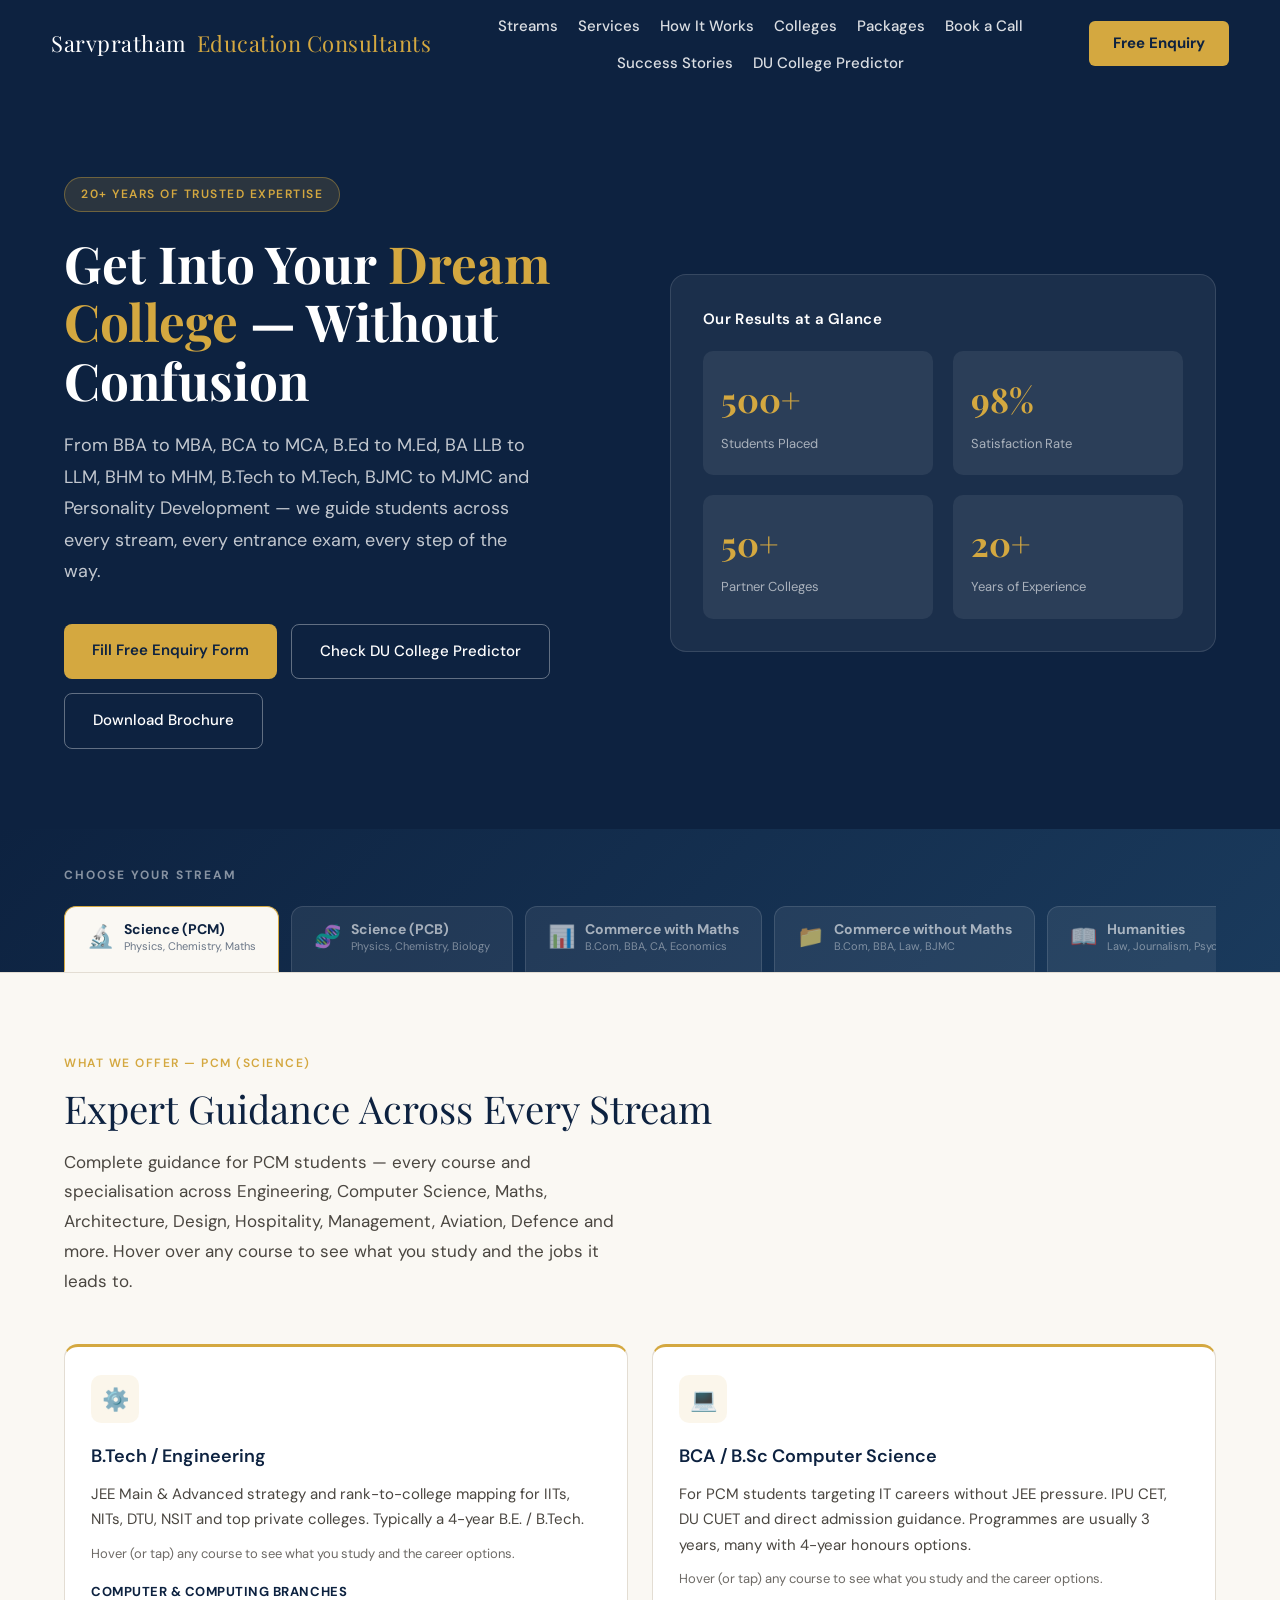
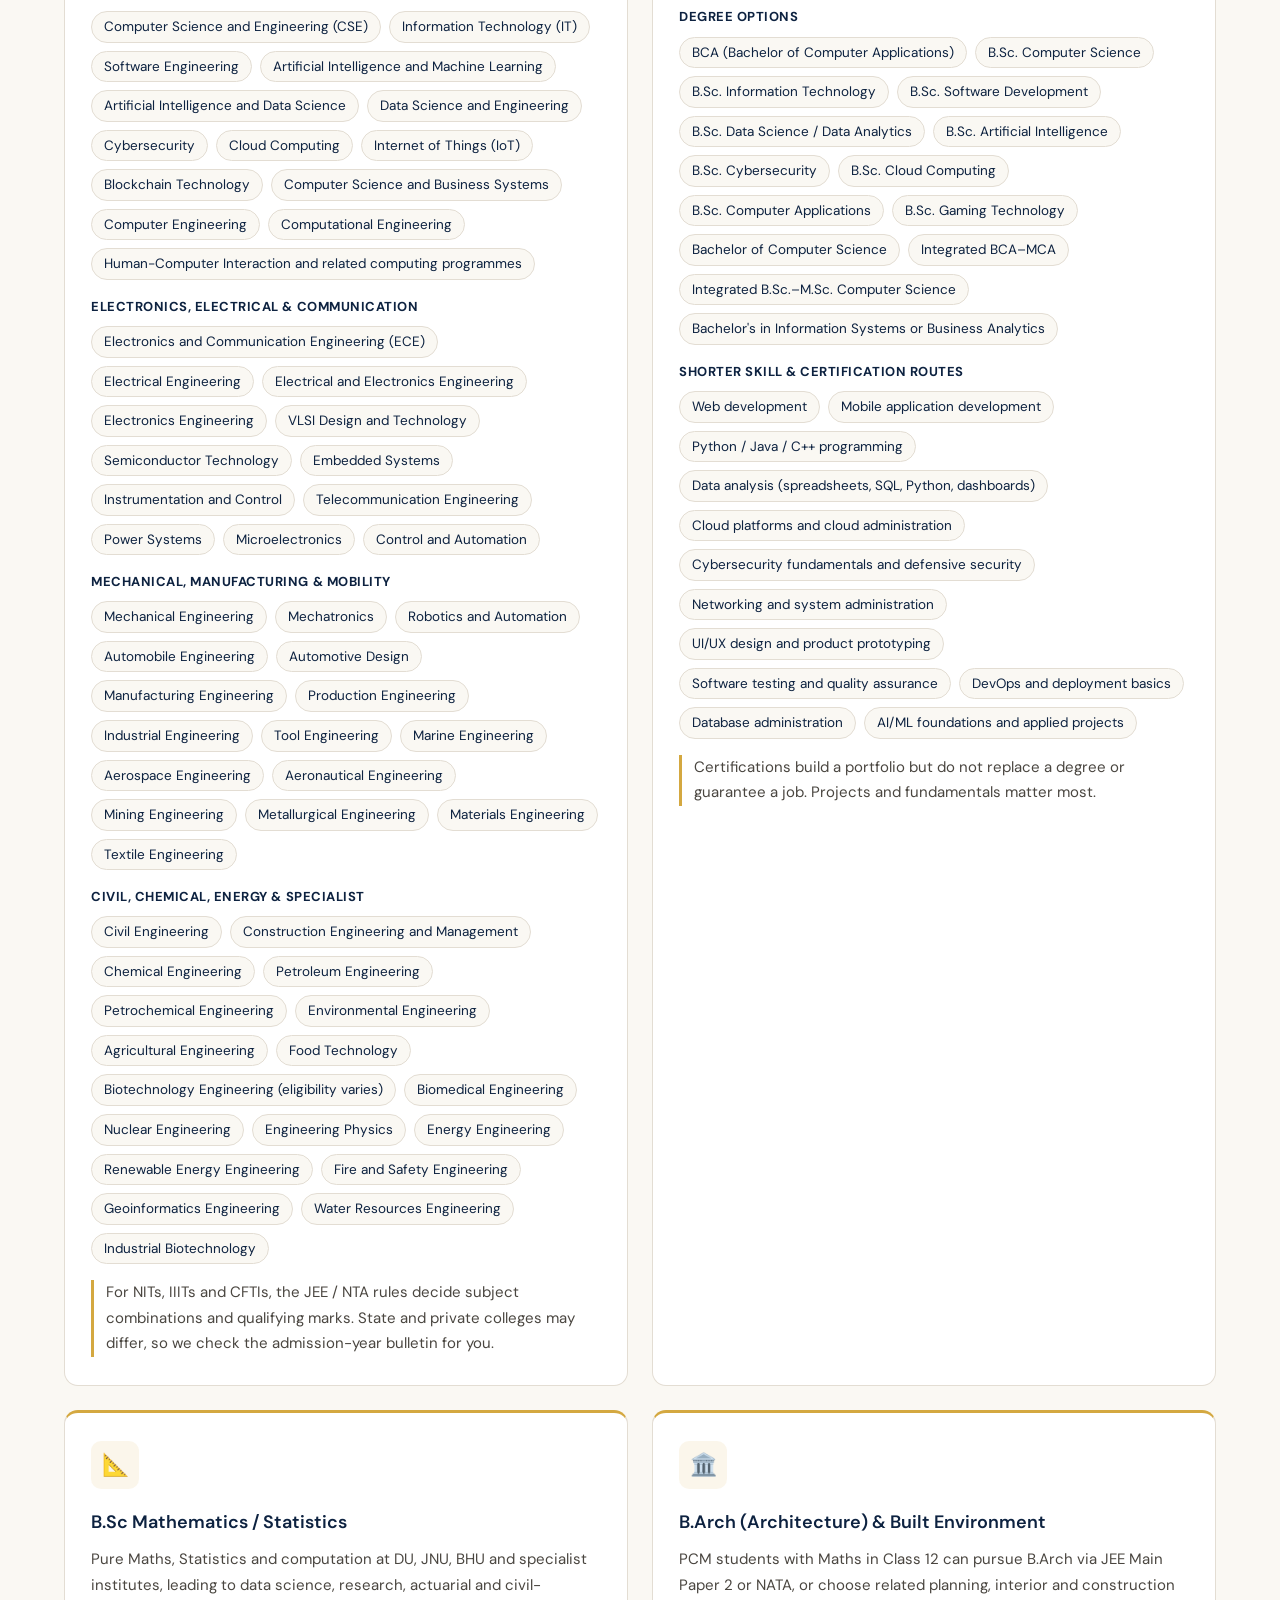
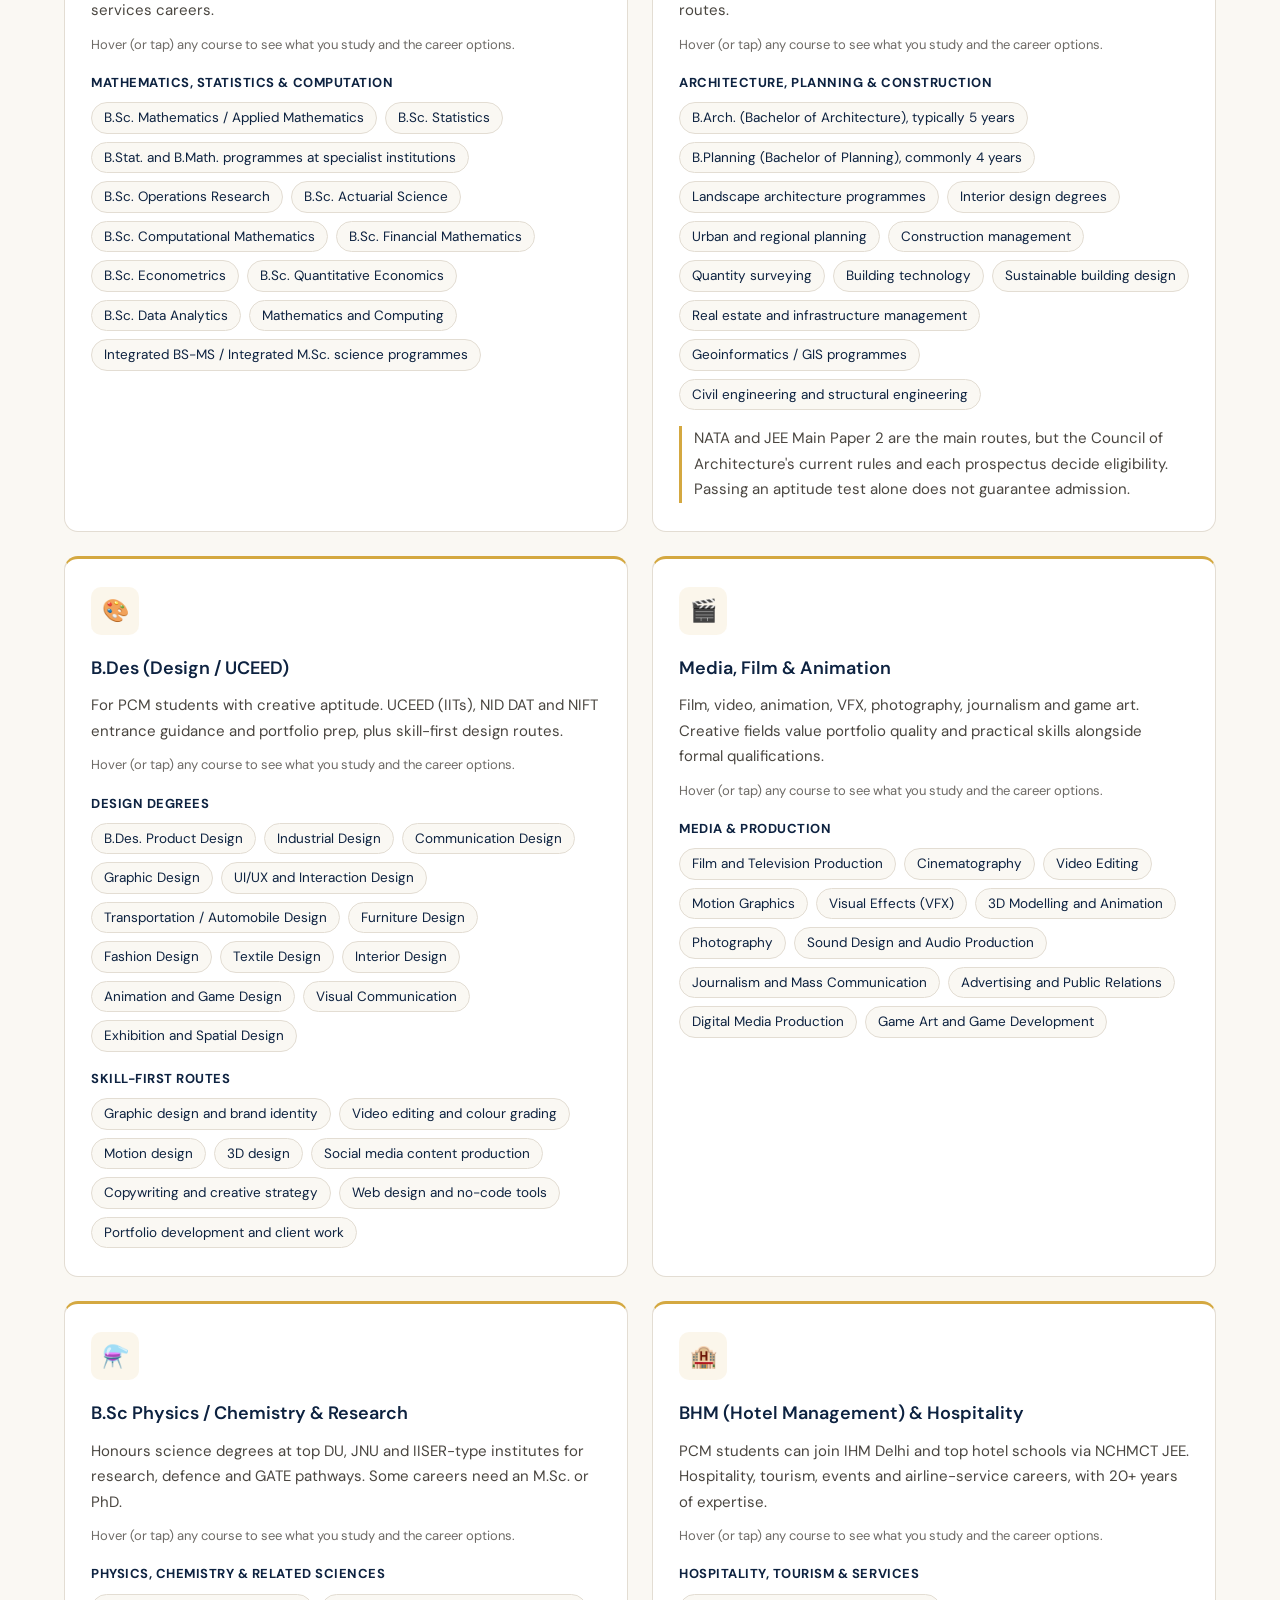
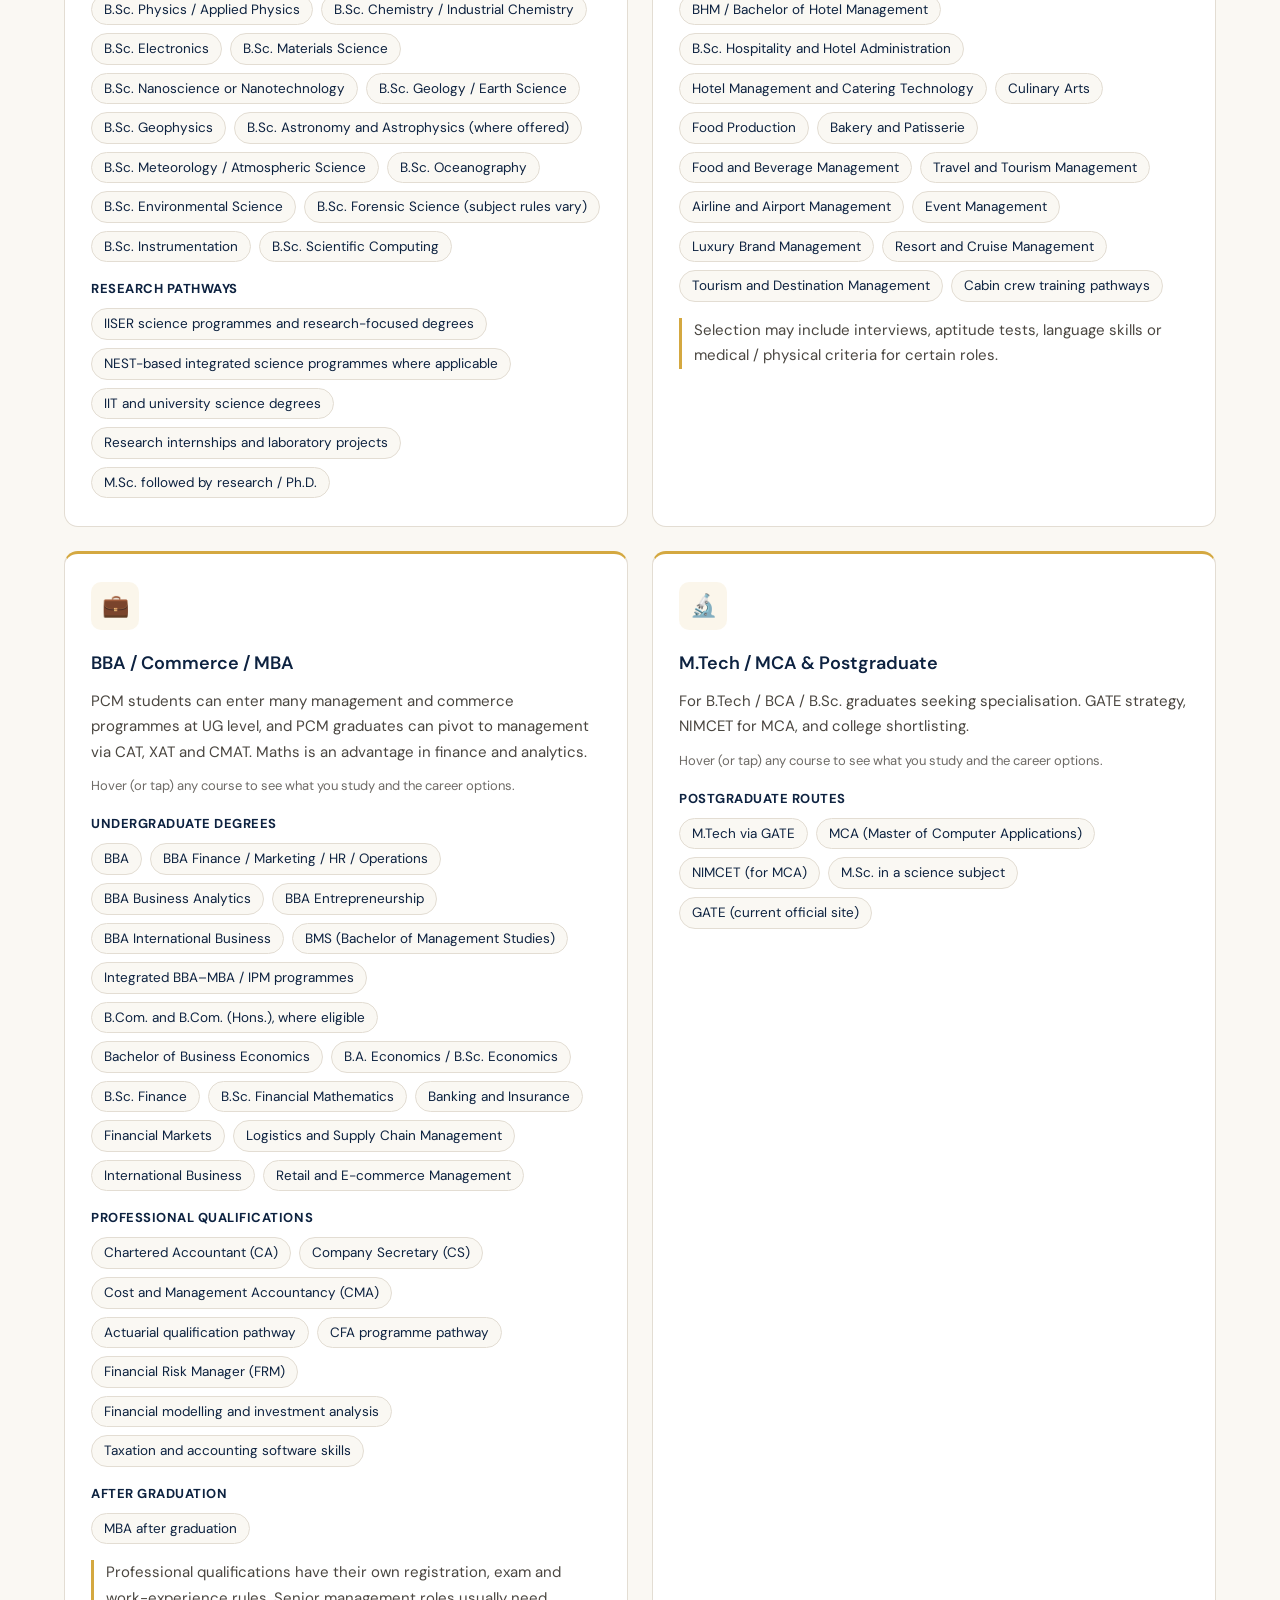
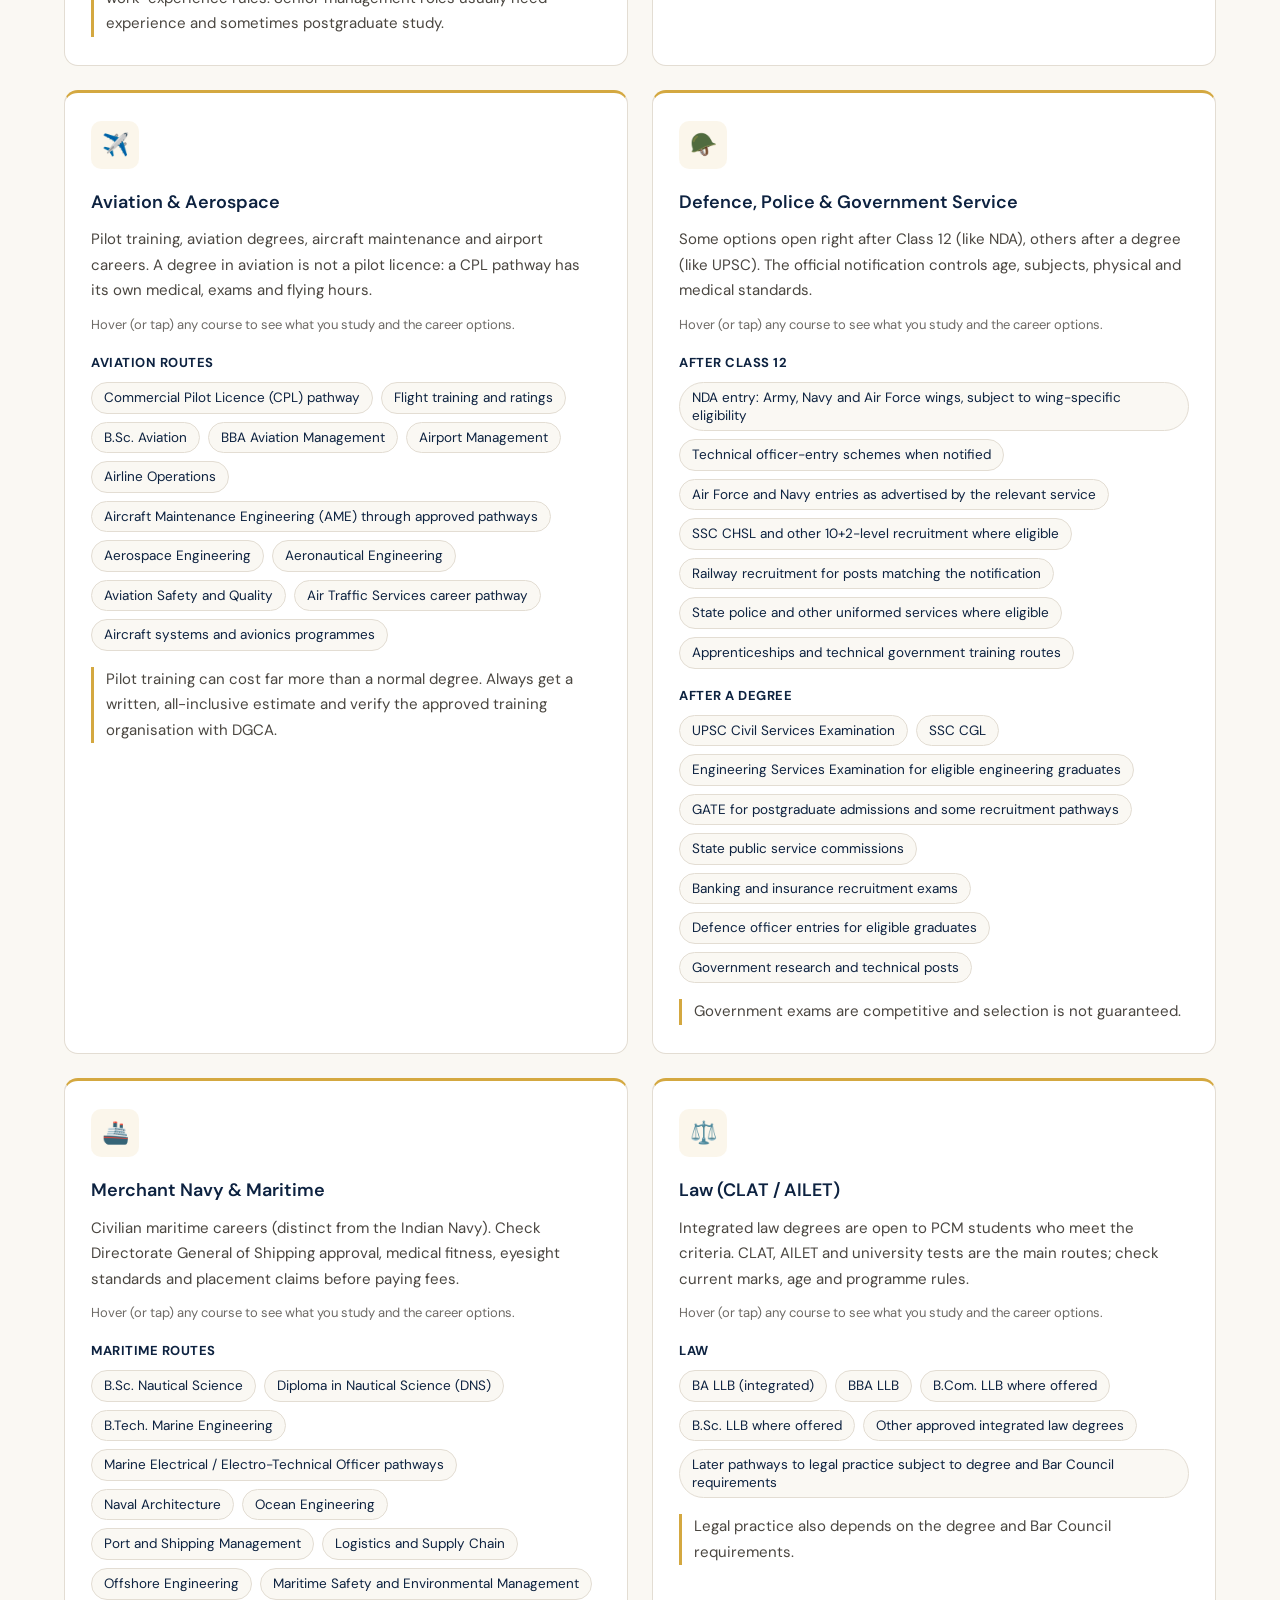
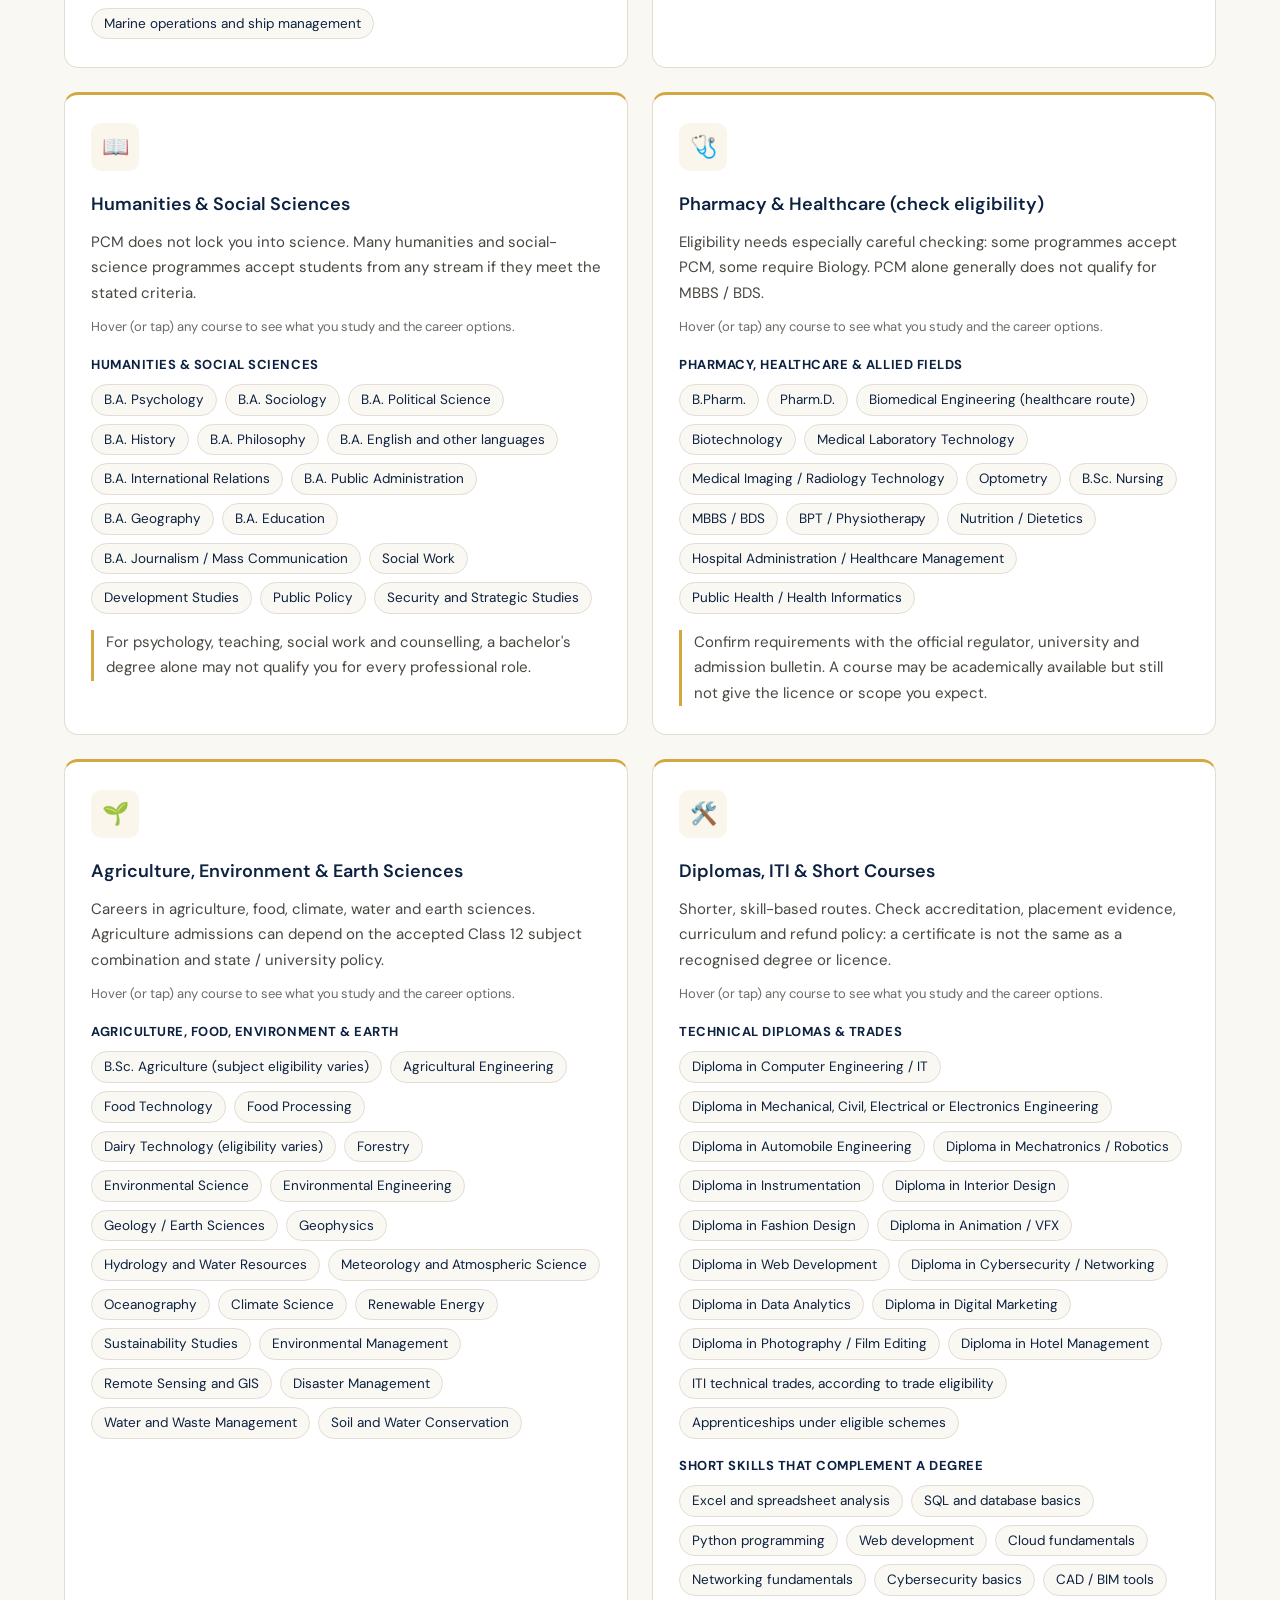
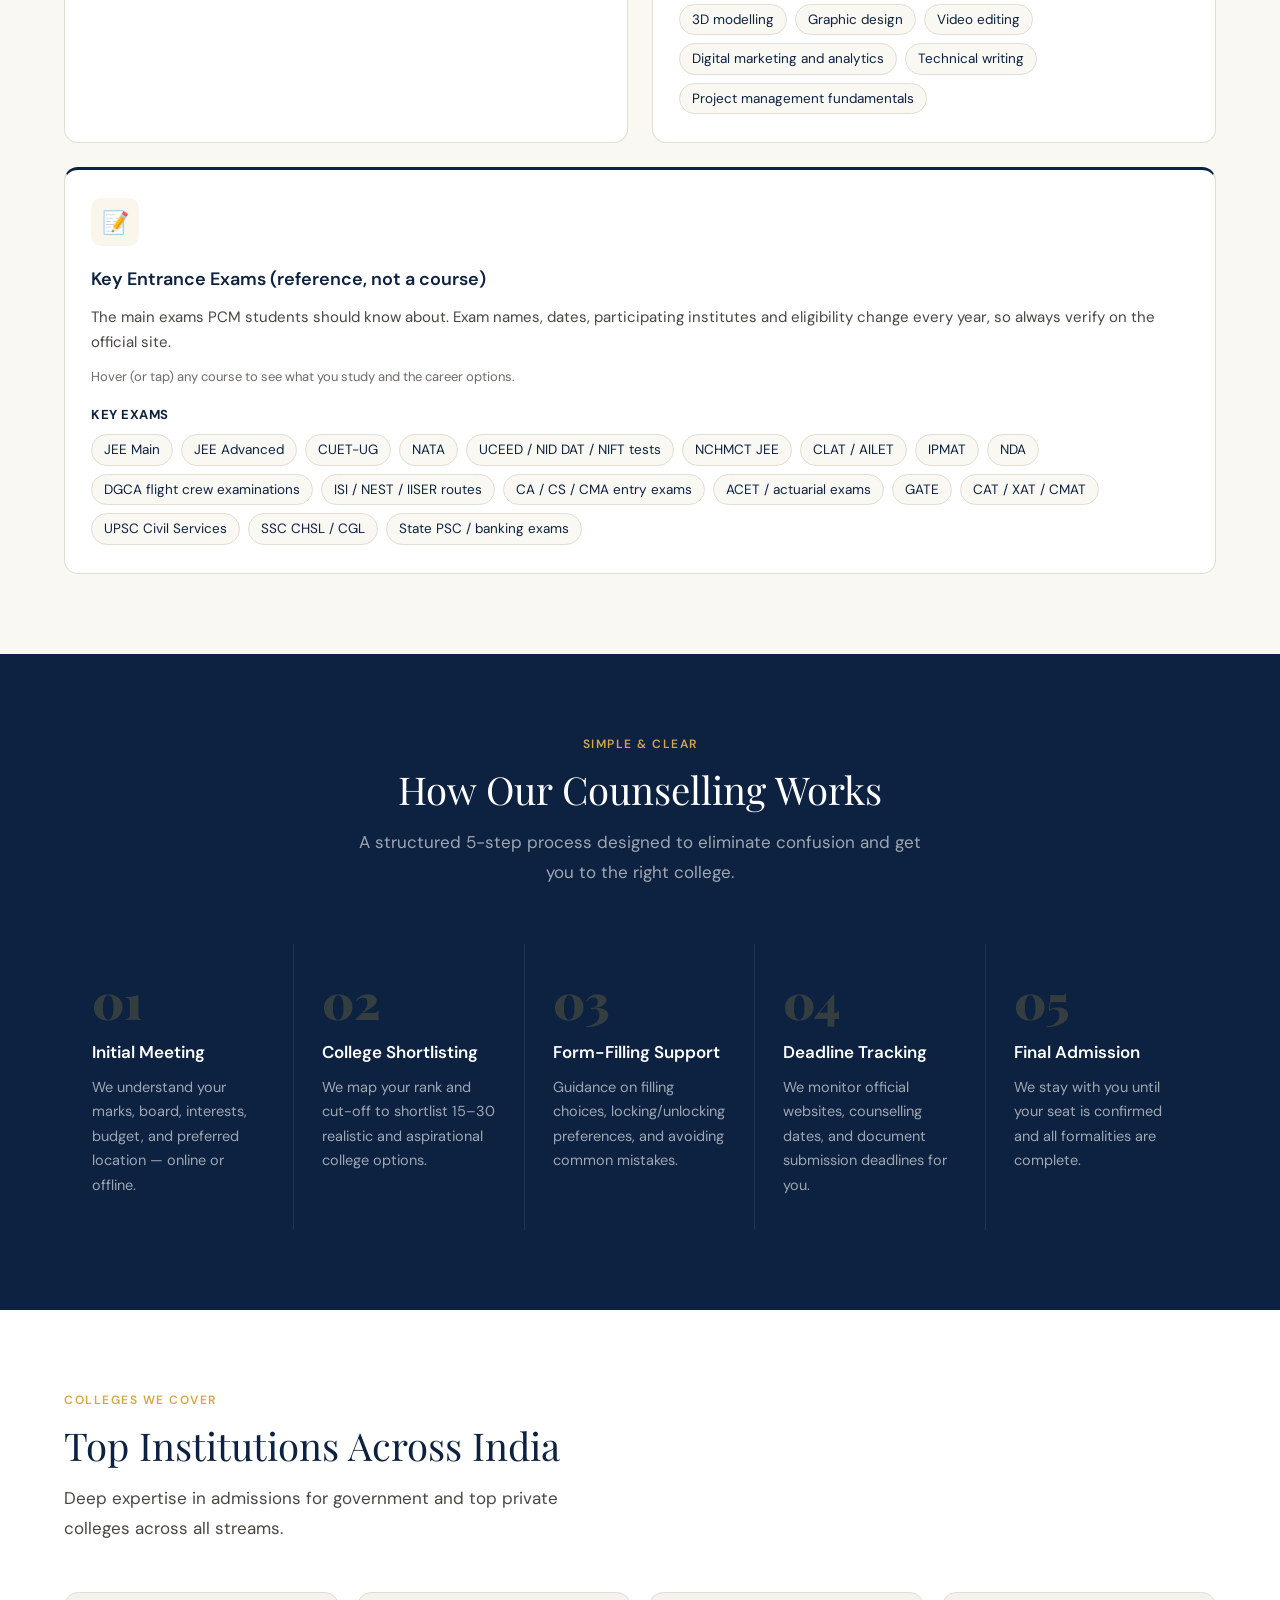
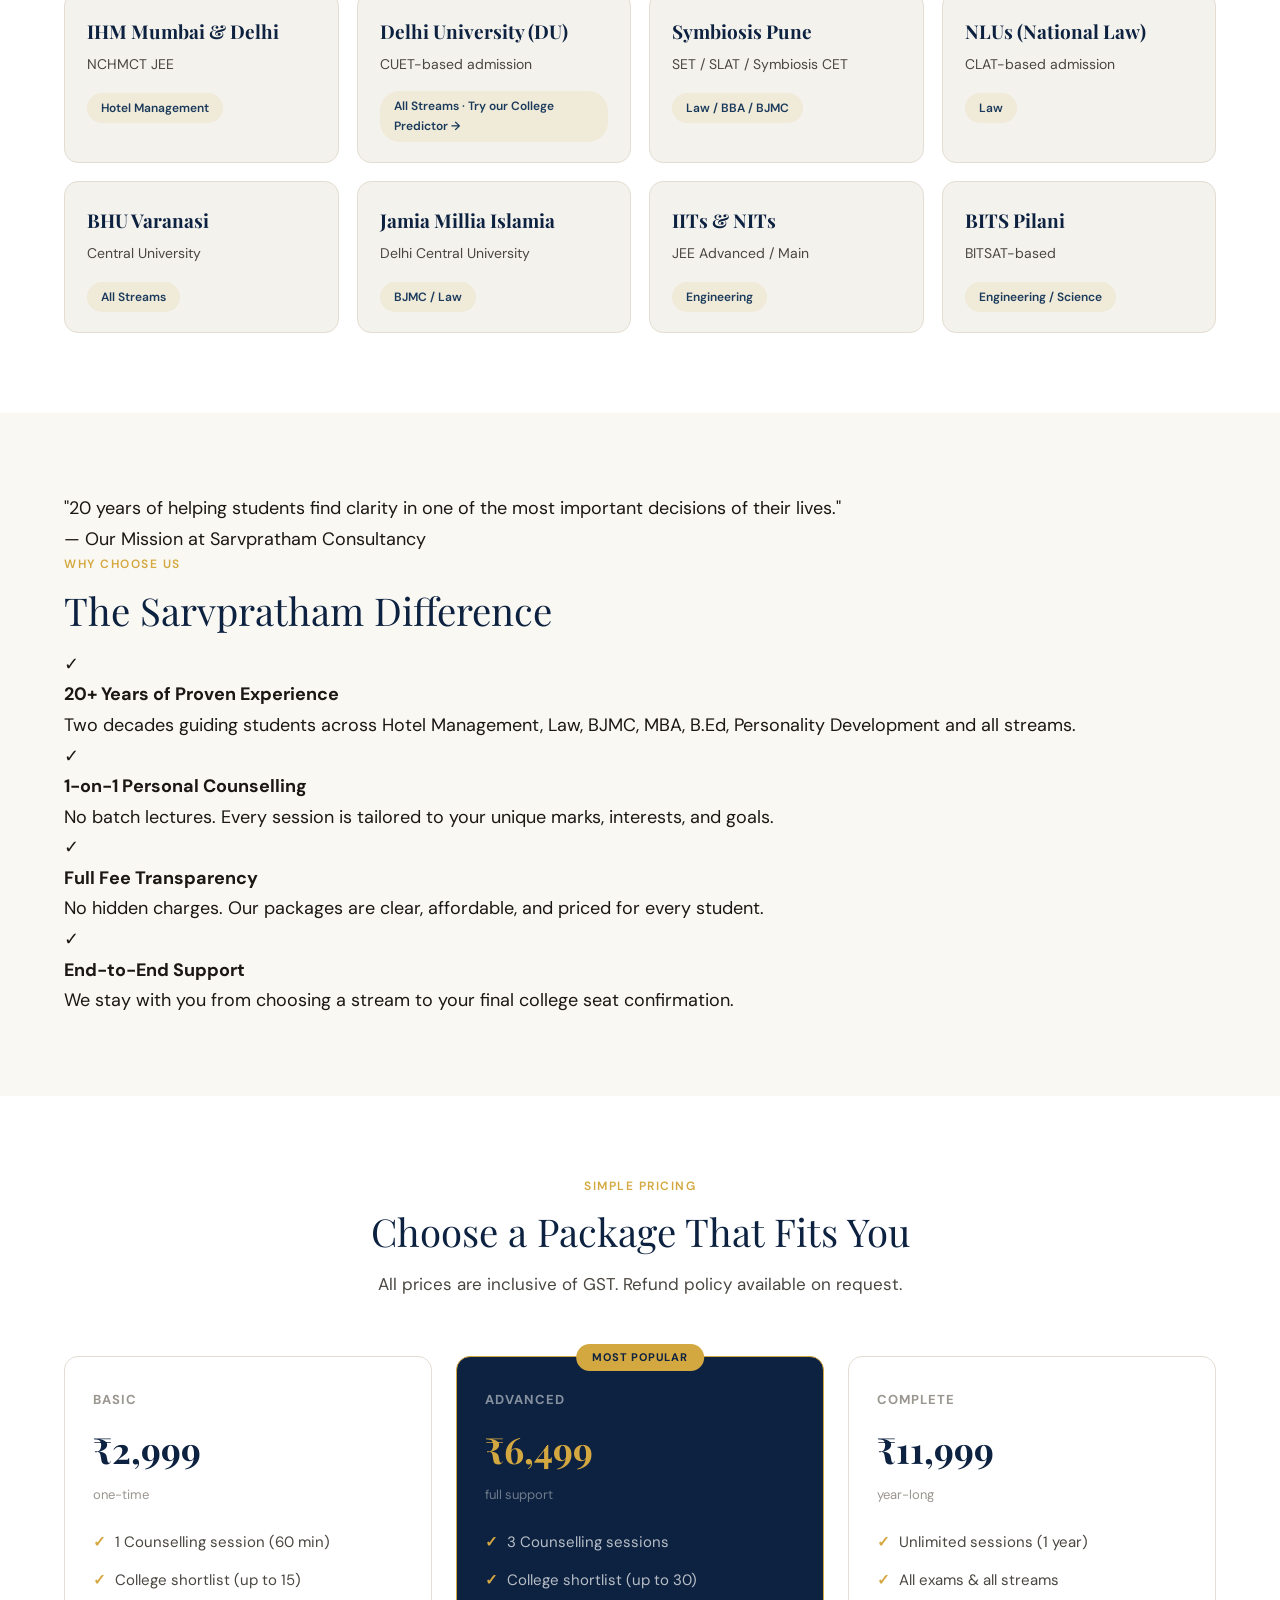
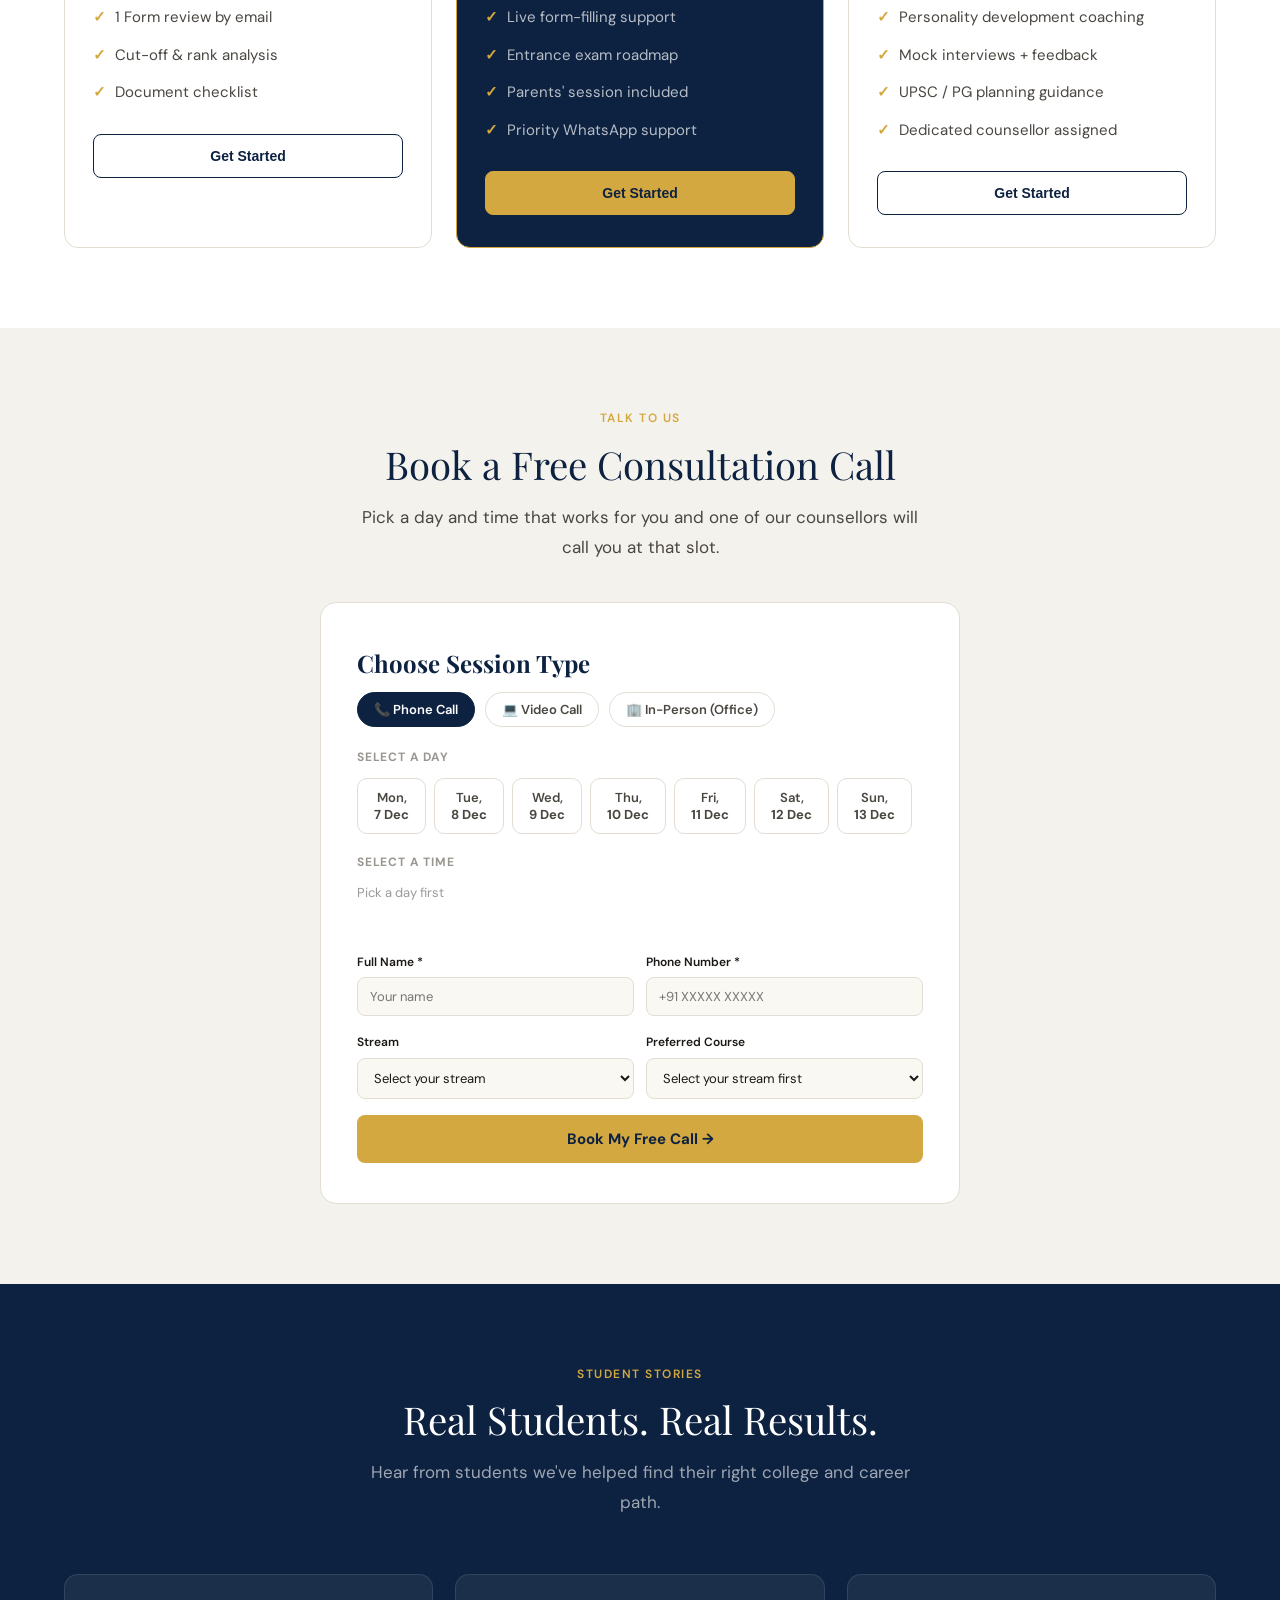
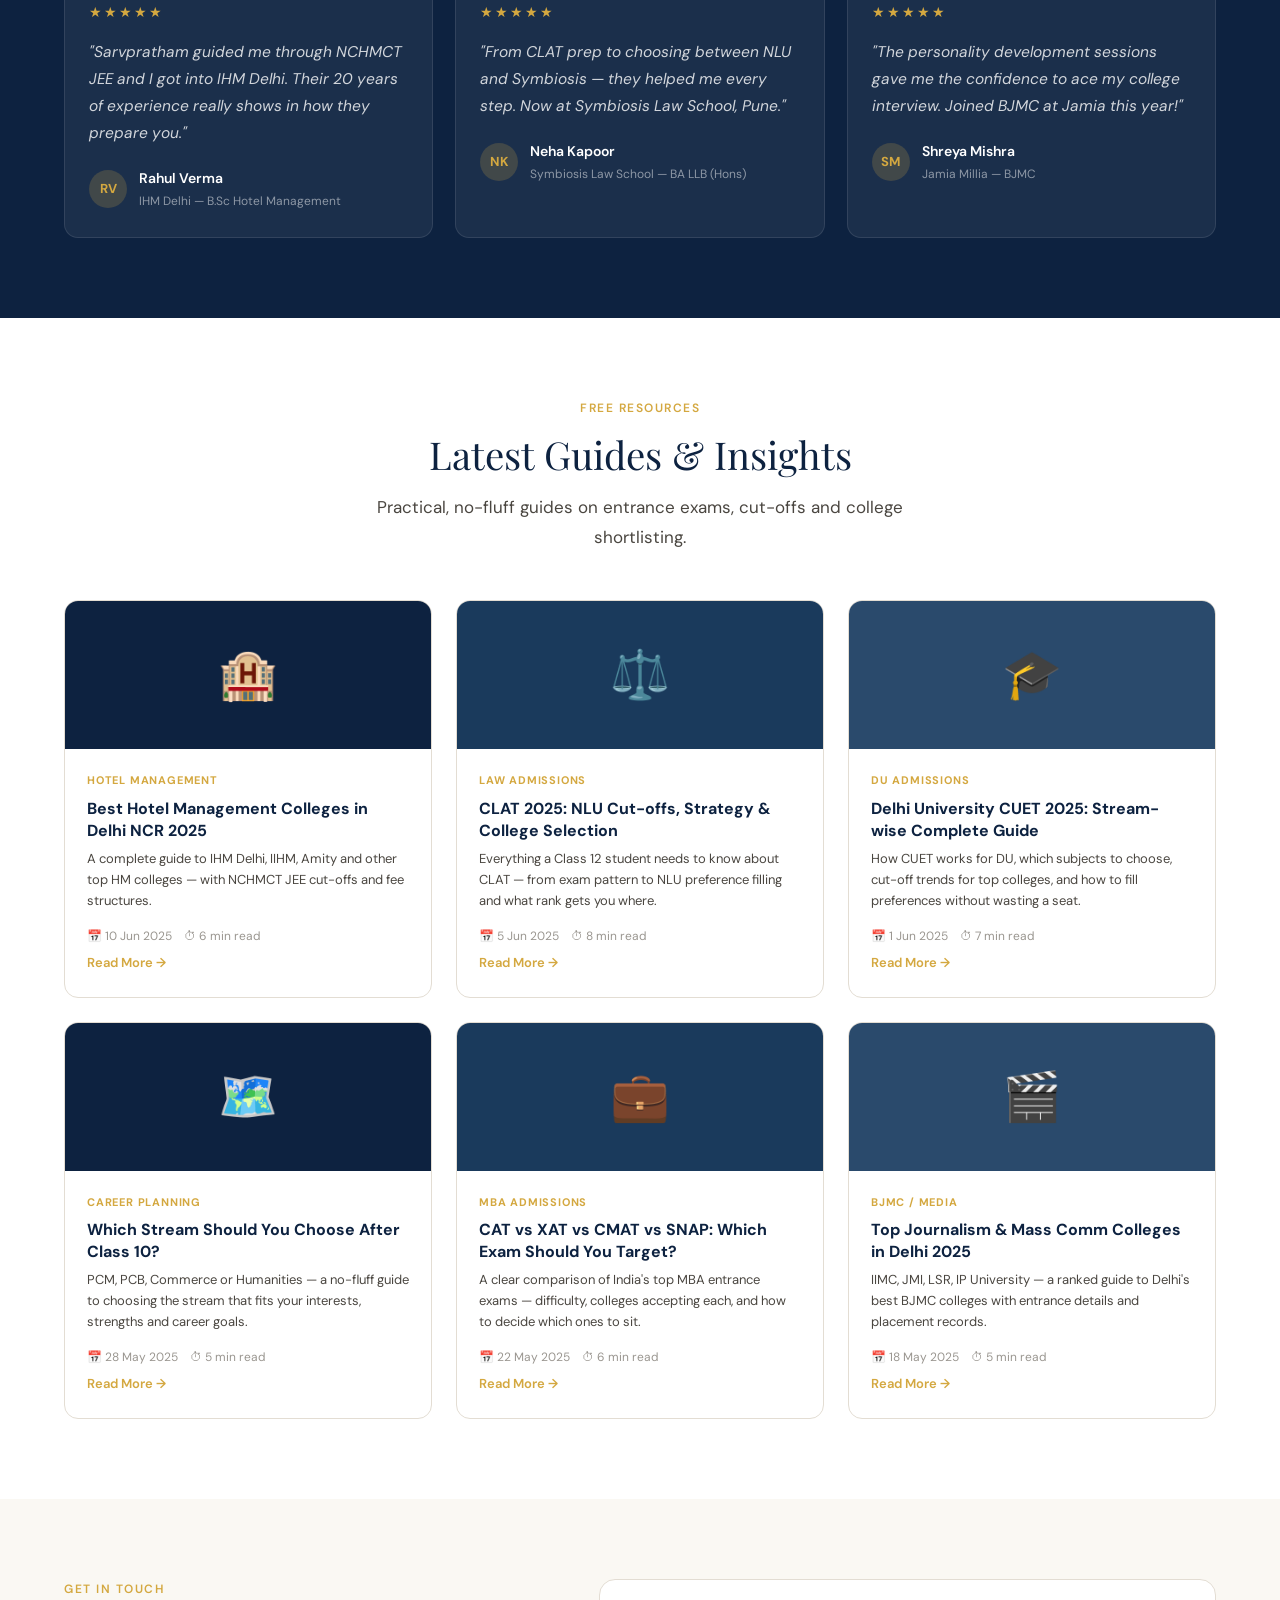
==== commit c18ba155: "add" ====
--- a/index.html
+++ b/index.html
@@ -5,9 +5,12 @@
 <meta name="viewport" content="width=device-width, initial-scale=1.0"/>
 <title>Sarvpratham Education Consultants – College Admissions & Career Guidance</title>
 <link rel="preconnect" href="https://fonts.googleapis.com">
-<link href="https://fonts.googleapis.com/css2?family=Playfair+Display:ital,wght@0,400;0,700;0,900;1,400;1,600&family=DM+Sans:wght@300;400;500;600;700&display=swap" rel="stylesheet">
+<link href="https://fonts.googleapis.com/css2?family=Playfair+Display:wght@700;900&family=DM+Sans:wght@300;400;500;600&display=swap" rel="stylesheet">
   <link rel="stylesheet" href="styles.css">
   <script src="config.js"></script>
+  <script src="pcm-desc-a.js"></script>
+  <script src="pcm-desc-b.js"></script>
+  <script src="pcm-cards.js"></script>
   <script src="main.js" defer></script>
   <link rel="icon" type="image/jpeg" href="[data-uri]">
   <link rel="shortcut icon" type="image/jpeg" href="[data-uri]">
@@ -16,25 +19,18 @@
 <body>
 
 <nav>
-  <a href="#" class="logo">
-    <img src="logo.png" alt="Sarvpratham Education Consultants logo" class="logo-img">
-    <div class="logo-text">Sarvpratham<span>Education Consultants</span></div>
-  </a>
-  <button class="hamburger" id="hamburgerBtn" onclick="toggleMobileNav()" aria-label="Toggle menu">
-    <span></span><span></span><span></span>
-  </button>
-  <ul class="nav-links" id="navLinks">
-    <li><a href="#stream-section" onclick="closeMobileNav()">Streams</a></li>
-    <li><a href="#services" onclick="closeMobileNav()">Services</a></li>
-    <li><a href="#process" onclick="closeMobileNav()">How It Works</a></li>
-    <li><a href="#colleges" onclick="closeMobileNav()">Colleges</a></li>
-    <li><a href="#packages" onclick="closeMobileNav()">Packages</a></li>
-    <li><a href="#booking" onclick="closeMobileNav()">Book a Call</a></li>
-    <li><a href="#testimonials" onclick="closeMobileNav()">Success Stories</a></li>
+  <div class="logo">Sarvpratham <span> Education Consultants</span></div>
+  <ul class="nav-links">
+    <li><a href="#stream-section">Streams</a></li>
+    <li><a href="#services">Services</a></li>
+    <li><a href="#process">How It Works</a></li>
+    <li><a href="#colleges">Colleges</a></li>
+    <li><a href="#packages">Packages</a></li>
+    <li><a href="#booking">Book a Call</a></li>
+    <li><a href="#testimonials">Success Stories</a></li>
     <li><a href="college-predictor.html">DU College Predictor</a></li>
-    <li class="nav-cta-mobile"><a href="#enquiry" onclick="closeMobileNav()">Free Enquiry</a></li>
   </ul>
-  <a href="#enquiry" class="nav-cta nav-cta-desktop">Free Enquiry</a>
+  <a href="#enquiry" class="nav-cta">Free Enquiry</a>
 </nav>
 
 <section class="hero">
@@ -45,7 +41,7 @@
     <div class="hero-btns">
       <a href="#enquiry" class="btn-primary">Fill Free Enquiry Form</a>
       <a href="college-predictor.html" class="btn-outline">Check DU College Predictor</a>
-      <a href="sarvpratham-brochure.pdf" target="_blank" class="btn-outline">Download Brochure</a>
+      <a href="sarvpratham-brochure.html" target="_blank" class="btn-outline">Download Brochure</a>
     </div>
   </div>
   <div class="hero-card">
@@ -58,6 +54,9 @@
     </div>
   </div>
 </section>
+
+<div class="trust-bar">
+</div>
 
 <section class="stream-section" id="stream-section">
   <div class="stream-bar-wrap">
@@ -87,26 +86,12 @@
       </div>
     </div>
   </div>
-
-  <div class="stream-institutes">
-    <span class="si-label">Top Institutes Our Students Made It To</span>
-    <div class="si-track">
-      <span class="si-chip">🎓 IHM Delhi</span>
-      <span class="si-chip">🎓 Delhi University</span>
-      <span class="si-chip">🎓 Symbiosis Pune</span>
-      <span class="si-chip">🎓 NLU Delhi</span>
-      <span class="si-chip">🎓 BHU Varanasi</span>
-      <span class="si-chip">🎓 Jamia Millia</span>
-      <span class="si-chip">🎓 BITS Pilani</span>
-      <span class="si-chip">🎓 VIT Vellore</span>
-    </div>
-  </div>
 </section>
 
 <section class="services" id="services">
   <div class="section-tag" id="services-stream-tag">What We Offer — PCM (Science)</div>
   <div class="section-title">Expert Guidance Across Every Stream</div>
-  <p class="section-sub" id="services-stream-sub">Complete guidance for PCM students — Engineering, Architecture, Design, Computer Science, Maths, BCA and more.</p>
+  <p class="section-sub" id="services-stream-sub">Complete guidance for PCM students — every course and specialisation across Engineering, Computer Science, Maths, Architecture, Design, Hospitality, Management, Aviation, Defence and more. Hover over any course to see what you study and the jobs it leads to.</p>
   <div class="services-grid" id="services-grid">
     <!-- Populated dynamically by renderServices() in main.js based on the stream selected above -->
   </div>
@@ -141,20 +126,6 @@
     <div class="college-tag"><div class="ct-name">IITs & NITs</div><div class="ct-sub">JEE Advanced / Main</div><span class="ct-badge">Engineering</span></div>
     <div class="college-tag"><div class="ct-name">BITS Pilani</div><div class="ct-sub">BITSAT-based</div><span class="ct-badge">Engineering / Science</span></div>
   </div>
-
-  <div class="stream-institutes" style="margin-top:44px;border-radius:14px;border:1px solid var(--border)">
-    <span class="si-label">Students Placed At</span>
-    <div class="si-track">
-      <span class="si-chip">🎓 IHM Delhi</span>
-      <span class="si-chip">🎓 Delhi University</span>
-      <span class="si-chip">🎓 Symbiosis Pune</span>
-      <span class="si-chip">🎓 NLU Delhi</span>
-      <span class="si-chip">🎓 BHU Varanasi</span>
-      <span class="si-chip">🎓 Jamia Millia</span>
-      <span class="si-chip">🎓 BITS Pilani</span>
-      <span class="si-chip">🎓 VIT Vellore</span>
-    </div>
-  </div>
 </section>
 
 <section class="why">
@@ -312,39 +283,6 @@
   </div>
 </div>
 
-<section class="brochure-showcase" id="brochure">
-  <div class="brochure-wrap">
-    <div class="brochure-preview">
-      <div class="brochure-doc-shadow-2"></div>
-      <div class="brochure-doc-shadow-1"></div>
-      <div class="brochure-doc">
-        <span class="brochure-doc-badge">PDF</span>
-        <div class="brochure-doc-logo">Sarvpratham<span>Education Consultants</span></div>
-        <div class="brochure-doc-lines">
-          <span style="width:78%"></span>
-          <span style="width:92%"></span>
-          <span style="width:65%"></span>
-          <span style="width:85%"></span>
-          <span style="width:55%"></span>
-        </div>
-        <div class="brochure-doc-footer">2026 Edition</div>
-      </div>
-    </div>
-    <div class="brochure-info">
-      <div class="section-tag">Free Download</div>
-      <h3 class="section-title">Get Our Complete Brochure</h3>
-      <p class="section-sub mb0">Everything you need to know about our streams, admission process, partner colleges and packages — all in one handy PDF you can read anytime, anywhere.</p>
-      <ul class="brochure-points">
-        <li><span class="brochure-check">✓</span> All streams &amp; courses we guide for</li>
-        <li><span class="brochure-check">✓</span> Step-by-step admission process</li>
-        <li><span class="brochure-check">✓</span> Partner colleges &amp; universities</li>
-        <li><span class="brochure-check">✓</span> Counselling packages &amp; pricing</li>
-      </ul>
-      <a href="sarvpratham-brochure.pdf" target="_blank" class="brochure-btn-lg">⬇ Download Brochure (PDF)</a>
-    </div>
-  </div>
-</section>
-
 <section class="enquiry" id="enquiry">
   <div class="enquiry-wrap">
     <div class="enquiry-info">
@@ -352,10 +290,10 @@
       <h3 class="section-title">Start Your Admission Journey Today</h3>
       <p>Fill the form and we'll reach out within 24 hours to schedule your free initial consultation. No pressure, just clarity.</p>
       <div class="contact-row"><div class="contact-icon">📞</div><div class="contact-text"><strong>Call / WhatsApp</strong><span>9540000270</span></div></div>
-      <div class="contact-row"><div class="contact-icon">✉️</div><div class="contact-text"><strong>Email</strong><span><a href="mailto:edu.sarvprathampaath@gmail.com">edu.sarvprathampaath@gmail.com</a></span></div></div>
+      <div class="contact-row"><div class="contact-icon">✉️</div><div class="contact-text"><strong>Email</strong><span><a href="/cdn-cgi/l/email-protection" class="__cf_email__" data-cfemail="751011005b06140703050714011d1418351218141c195b161a18">[email&#160;protected]</a></span></div></div>
       <div class="contact-row"><div class="contact-icon">📍</div><div class="contact-text"><strong>Location</strong><span>New Delhi, India (Online sessions available)</span></div></div>
       <br>
-      <a href="sarvpratham-brochure.pdf" target="_blank" class="brochure-btn">⬇ Download Our Brochure</a>
+      <a href="sarvpratham-brochure.html" target="_blank" class="brochure-btn">⬇ Download Our Brochure</a>
     </div>
     <div class="form-card">
       <h3>Free Enquiry Form</h3>
@@ -411,8 +349,8 @@
     <div class="footer-col">
       <h4>Contact</h4>
       <ul>
-        <li>📞 <a href="tel:+919540000270">9540000270</a></li>
-        <li>✉️ <a href="mailto:edu.sarvprathampaath@gmail.com">edu.sarvprathampaath@gmail.com</a></li>
+        <li>📞 9540000270</li>
+        <li>✉️ edu.sarvprathampaath@gmail.com</li>
         <li>📍 New Delhi, India</li>
       </ul>
     </div>
--- a/styles.css
+++ b/styles.css
@@ -1,315 +1,214 @@
 :root {
-  --navy:#0A1F3B;--navy-mid:#15335c;--navy-deep:#061225;
-  --gold:#C9A24B;--gold-light:#E8C878;--gold-deep:#A67F2E;
-  --cream:#FAF7F1;--white:#ffffff;--gray-light:#F3F0E9;--gray-mid:#96908A;
-  --text-dark:#18140F;--text-mid:#4E4A44;--border:#E5DFD2;
-  --r-sm:8px;--r-md:14px;--r-lg:20px;
-  --shadow-sm:0 2px 10px rgba(10,31,59,0.06);
-  --shadow-md:0 10px 32px rgba(10,31,59,0.10);
-  --shadow-lg:0 22px 60px rgba(10,31,59,0.16);
-  --shadow-gold:0 10px 28px rgba(201,162,75,0.28);
-  --ease:cubic-bezier(.22,1,.36,1);
+  --navy:#0D2240;--navy-mid:#1a3a5c;--gold:#D4A840;--gold-light:#f0c96a;
+  --cream:#FAF8F3;--white:#ffffff;--gray-light:#F4F2ED;--gray-mid:#9A9690;
+  --text-dark:#1A1714;--text-mid:#4A4640;--border:#E3DDD3;
 }
 *{margin:0;padding:0;box-sizing:border-box}
-html{scroll-behavior:smooth;overflow-x:hidden;max-width:100%}
-body{font-family:'DM Sans',sans-serif;color:var(--text-dark);background:var(--cream);font-size:18px;line-height:1.7;overflow-x:hidden;max-width:100%;-webkit-font-smoothing:antialiased}
-::selection{background:var(--gold);color:var(--navy)}
-a{transition:color .2s var(--ease)}
-:focus-visible{outline:2.5px solid var(--gold);outline-offset:3px;border-radius:4px}
-img{max-width:100%;display:block}
+html{scroll-behavior:smooth}
+body{font-family:'DM Sans',sans-serif;color:var(--text-dark);background:var(--cream);font-size:18px;line-height:1.7}
 
 /* NAV */
-nav{background:var(--navy);padding:10px 3%;display:flex;align-items:center;justify-content:space-between;gap:12px;min-height:72px;position:sticky;top:0;z-index:100;box-shadow:0 1px 0 rgba(255,255,255,0.06),0 12px 30px rgba(4,10,20,0.28)}
+nav{background:var(--navy);padding:10px 4%;display:flex;align-items:center;justify-content:space-between;gap:18px;min-height:72px;position:sticky;top:0;z-index:100;flex-wrap:wrap}
 .logo{display:flex;align-items:center;gap:10px;font-family:'Playfair Display',serif;font-size:22px;color:var(--white);letter-spacing:0.5px;text-decoration:none;flex-shrink:0}
-.logo-img{height:38px;width:38px;object-fit:contain;flex-shrink:0;border-radius:6px}
 .logo span{color:var(--gold)}
 .logo img{height:52px;width:auto;display:block}
-.logo-text{display:flex;flex-direction:column;line-height:1.2;font-size:20px}
-.logo-text span{font-family:'DM Sans',sans-serif;font-size:13.5px;font-weight:500;letter-spacing:0.4px;text-transform:none;color:rgba(255,255,255,0.55)}
-.nav-links{display:flex;flex-wrap:nowrap;align-items:center;gap:5px 13px;list-style:none;flex:1;justify-content:center}
-.nav-links a{color:rgba(255,255,255,0.82);text-decoration:none;font-size:12.5px;font-weight:500;letter-spacing:.2px;transition:color .2s var(--ease);white-space:nowrap;position:relative;padding-bottom:4px}
-.nav-links a::after{content:'';position:absolute;left:0;right:100%;bottom:0;height:2px;background:var(--gold);transition:right .25s var(--ease);border-radius:2px}
+.logo-text{display:flex;flex-direction:column;line-height:1.15;font-size:20px}
+.logo-text span{font-family:'DM Sans',sans-serif;font-size:11px;font-weight:500;letter-spacing:1px;text-transform:uppercase}
+.nav-links{display:flex;flex-wrap:wrap;align-items:center;gap:6px 20px;list-style:none;flex:1;justify-content:center}
+.nav-links a{color:rgba(255,255,255,0.85);text-decoration:none;font-size:15px;font-weight:500;transition:color .2s;white-space:nowrap}
 .nav-links a:hover{color:var(--gold)}
-.nav-links a:hover::after{right:0}
-.nav-cta{background:linear-gradient(135deg,var(--gold-light),var(--gold));color:var(--navy);padding:10px 20px;border-radius:8px;font-weight:700;font-size:13.5px;text-decoration:none;transition:transform .2s var(--ease),box-shadow .2s var(--ease);flex-shrink:0;box-shadow:0 6px 18px rgba(201,162,75,0.32)}
-.nav-cta:hover{transform:translateY(-2px);box-shadow:0 10px 26px rgba(201,162,75,0.42)}
-.nav-cta-mobile{display:none}
-
-/* Hamburger button (hidden on desktop) */
-.hamburger{display:none;flex-direction:column;justify-content:center;gap:5px;width:34px;height:34px;background:none;border:none;cursor:pointer;padding:0;flex-shrink:0}
-.hamburger span{display:block;width:100%;height:2.5px;background:var(--white);border-radius:2px;transition:all .25s var(--ease)}
-.hamburger.open span:nth-child(1){transform:translateY(7.5px) rotate(45deg)}
-.hamburger.open span:nth-child(2){opacity:0}
-.hamburger.open span:nth-child(3){transform:translateY(-7.5px) rotate(-45deg)}
-
-@media(max-width:1150px){
-  .hamburger{order:-1}
-  .nav-links{
-    display:none;
-    position:fixed;top:0;right:0;height:100vh;width:min(320px,80vw);
-    background:var(--navy);flex-direction:column;align-items:flex-start;
-    justify-content:flex-start;gap:0;padding:90px 28px 28px;
-    box-shadow:-8px 0 32px rgba(0,0,0,0.25);overflow-y:auto;
-  }
-  .nav-links.open{display:flex}
-  .nav-links li{width:100%}
-  .nav-links a{display:block;padding:14px 0;font-size:17px;width:100%;border-bottom:1px solid rgba(255,255,255,0.08)}
-  .nav-links a::after{display:none}
-  .nav-cta-desktop{display:none}
-  .nav-cta-mobile{display:block;margin-top:18px}
-  .nav-cta-mobile a{background:linear-gradient(135deg,var(--gold-light),var(--gold));color:var(--navy);text-align:center;border-radius:8px;font-weight:700;border-bottom:none;padding:13px 0}
-  .hamburger{display:flex}
-  body.nav-open{overflow:hidden}
-}
+.nav-cta{background:var(--gold);color:var(--navy);padding:10px 24px;border-radius:6px;font-weight:700;font-size:15px;text-decoration:none;transition:background .2s;flex-shrink:0}
+.nav-cta:hover{background:var(--gold-light)}
 
 /* HERO */
-.hero{position:relative;background:
-    radial-gradient(720px 420px at 88% -10%,rgba(201,162,75,0.16),transparent 60%),
-    radial-gradient(600px 500px at -10% 110%,rgba(201,162,75,0.08),transparent 55%),
-    linear-gradient(160deg,var(--navy) 0%,var(--navy-deep) 100%);
-  padding:96px 5% 86px;display:grid;grid-template-columns:1fr 1fr;gap:60px;align-items:center;overflow:hidden}
-.hero::before{content:'';position:absolute;inset:0;background-image:radial-gradient(rgba(255,255,255,0.045) 1px,transparent 1px);background-size:26px 26px;opacity:.5;pointer-events:none}
-.hero > *{position:relative;z-index:1}
-.hero-tag{display:inline-flex;align-items:center;gap:8px;background:rgba(201,162,75,0.14);border:1px solid rgba(201,162,75,0.4);color:var(--gold);font-size:12px;font-weight:600;letter-spacing:1.5px;text-transform:uppercase;padding:7px 16px 7px 12px;border-radius:20px;margin-bottom:24px}
-.hero-tag::before{content:'';width:6px;height:6px;border-radius:50%;background:var(--gold);box-shadow:0 0 0 3px rgba(201,162,75,0.25)}
-.hero h1{font-family:'Playfair Display',serif;font-size:clamp(36px,4vw,54px);color:var(--white);line-height:1.14;margin-bottom:22px;letter-spacing:-.5px}
-.hero h1 em{color:var(--gold);font-style:italic}
-.hero p{color:rgba(255,255,255,0.72);font-size:18px;line-height:1.8;margin-bottom:38px;max-width:490px}
+.hero{background:var(--navy);padding:90px 5% 80px;display:grid;grid-template-columns:1fr 1fr;gap:60px;align-items:center}
+.hero-tag{display:inline-block;background:rgba(212,168,64,0.15);border:1px solid rgba(212,168,64,0.4);color:var(--gold);font-size:12px;font-weight:600;letter-spacing:1.5px;text-transform:uppercase;padding:6px 16px;border-radius:20px;margin-bottom:22px}
+.hero h1{font-family:'Playfair Display',serif;font-size:clamp(36px,4vw,52px);color:var(--white);line-height:1.15;margin-bottom:20px}
+.hero h1 em{color:var(--gold);font-style:normal}
+.hero p{color:rgba(255,255,255,0.75);font-size:18px;line-height:1.75;margin-bottom:36px;max-width:480px}
 .hero-btns{display:flex;gap:14px;flex-wrap:wrap}
-.btn-primary{background:linear-gradient(135deg,var(--gold-light),var(--gold));color:var(--navy);padding:15px 30px;border-radius:9px;font-weight:700;font-size:15px;text-decoration:none;transition:transform .2s var(--ease),box-shadow .2s var(--ease);cursor:pointer;border:none;box-shadow:0 10px 26px rgba(201,162,75,0.32);display:inline-block}
-.btn-primary:hover{transform:translateY(-3px);box-shadow:0 16px 34px rgba(201,162,75,0.42)}
-.btn-outline{background:rgba(255,255,255,0.03);color:var(--white);padding:15px 30px;border-radius:9px;border:1.5px solid rgba(255,255,255,0.28);font-weight:500;font-size:15px;text-decoration:none;transition:all .25s var(--ease);backdrop-filter:blur(6px)}
-.btn-outline:hover{border-color:var(--gold);color:var(--gold);background:rgba(201,162,75,0.08);transform:translateY(-3px)}
-.hero-card{background:rgba(255,255,255,0.055);border:1px solid rgba(255,255,255,0.14);border-radius:var(--r-lg);padding:34px;backdrop-filter:blur(10px);box-shadow:var(--shadow-lg)}
+.btn-primary{background:var(--gold);color:var(--navy);padding:14px 28px;border-radius:8px;font-weight:600;font-size:15px;text-decoration:none;transition:background .2s;cursor:pointer;border:none}
+.btn-primary:hover{background:var(--gold-light)}
+.btn-outline{background:transparent;color:var(--white);padding:14px 28px;border-radius:8px;border:1.5px solid rgba(255,255,255,0.35);font-weight:500;font-size:15px;text-decoration:none;transition:all .2s}
+.btn-outline:hover{border-color:var(--gold);color:var(--gold)}
+.hero-card{background:rgba(255,255,255,0.06);border:1px solid rgba(255,255,255,0.12);border-radius:16px;padding:32px}
 .stat-grid{display:grid;grid-template-columns:1fr 1fr;gap:20px}
-.stat{background:rgba(255,255,255,0.06);border:1px solid rgba(255,255,255,0.08);border-radius:var(--r-sm);padding:22px 18px;transition:transform .25s var(--ease),background .25s var(--ease)}
-.stat:hover{transform:translateY(-3px);background:rgba(255,255,255,0.09)}
-.stat-num{font-family:'Playfair Display',serif;font-size:36px;color:var(--gold);font-weight:700}
-.stat-label{color:rgba(255,255,255,0.58);font-size:13px;margin-top:4px;letter-spacing:.2px}
-.hero-card-title{color:var(--white);font-size:15px;font-weight:600;margin-bottom:20px;letter-spacing:0.3px;display:flex;align-items:center;gap:8px}
-.hero-card-title::before{content:'';width:18px;height:2px;background:var(--gold);display:inline-block}
+.stat{background:rgba(255,255,255,0.07);border-radius:10px;padding:20px 18px}
+.stat-num{font-family:'Playfair Display',serif;font-size:34px;color:var(--gold);font-weight:700}
+.stat-label{color:rgba(255,255,255,0.6);font-size:13px;margin-top:4px}
+.hero-card-title{color:var(--white);font-size:15px;font-weight:600;margin-bottom:18px;letter-spacing:0.3px}
 
 /* ===== STREAM BAR ===== */
 .stream-section{background:var(--white);border-bottom:1px solid var(--border);padding:0}
-.stream-bar-wrap{background:linear-gradient(150deg,var(--navy) 0%,var(--navy-mid) 100%);padding:38px 5% 0;position:relative}
+.stream-bar-wrap{background:linear-gradient(135deg,var(--navy) 0%,#1a3a5c 100%);padding:36px 5% 0}
 .stream-bar-inner{max-width:1200px;margin:0 auto}
-.stream-bar-label{display:flex;align-items:center;gap:10px;font-size:12px;font-weight:700;text-transform:uppercase;letter-spacing:2px;color:rgba(255,255,255,0.5);margin-bottom:20px}
-.stream-bar-label::before{content:'';width:22px;height:1px;background:var(--gold)}
-.stream-pills{display:grid;grid-template-columns:repeat(5,1fr);gap:10px}
+.stream-bar-label{display:block;font-size:12px;font-weight:700;text-transform:uppercase;letter-spacing:2px;color:rgba(255,255,255,0.5);margin-bottom:20px}
+.stream-pills{display:flex;gap:12px;overflow-x:auto;scrollbar-width:none;padding-bottom:0}
 .stream-pills::-webkit-scrollbar{display:none}
-.stream-pill{display:flex;align-items:center;justify-content:center;gap:8px;background:rgba(255,255,255,0.06);border:1.5px solid rgba(255,255,255,0.12);border-bottom:3px solid transparent;border-radius:12px 12px 0 0;padding:15px 10px 18px;font-family:'DM Sans',sans-serif;cursor:pointer;transition:all .25s var(--ease);white-space:normal;color:rgba(255,255,255,0.62);position:relative;bottom:-1px;text-align:left}
-@media(max-width:900px){
-  .stream-pills{display:flex;overflow-x:auto;scrollbar-width:none;flex-wrap:nowrap}
-  .stream-pill{flex-shrink:0;white-space:nowrap;padding:14px 20px 17px}
-}
-.stream-pill:hover{background:rgba(255,255,255,0.12);color:rgba(255,255,255,0.92);border-color:rgba(255,255,255,0.25);transform:translateY(-2px)}
-.stream-pill.active{background:var(--cream);border-color:var(--gold);border-bottom-color:var(--cream);color:var(--navy);box-shadow:0 -8px 20px rgba(0,0,0,0.12)}
-.sp-emoji{font-size:20px;line-height:1;flex-shrink:0}
-.sp-text{display:flex;flex-direction:column;line-height:1.2;min-width:0}
-.sp-text{font-size:13px;font-weight:700}
-.sp-text small{font-size:10.5px;font-weight:400;opacity:.7;margin-top:2px;white-space:normal}
+.stream-pill{display:flex;align-items:center;gap:10px;background:rgba(255,255,255,0.07);border:1.5px solid rgba(255,255,255,0.12);border-bottom:3px solid transparent;border-radius:12px 12px 0 0;padding:14px 22px 17px;font-family:'DM Sans',sans-serif;cursor:pointer;transition:all .2s;white-space:nowrap;flex-shrink:0;color:rgba(255,255,255,0.6);position:relative;bottom:-1px}
+.stream-pill:hover{background:rgba(255,255,255,0.12);color:rgba(255,255,255,0.9);border-color:rgba(255,255,255,0.25)}
+.stream-pill.active{background:var(--cream);border-color:var(--gold);border-bottom-color:var(--cream);color:var(--navy)}
+.sp-emoji{font-size:22px;line-height:1}
+.sp-text{display:flex;flex-direction:column;line-height:1.2}
+.sp-text{font-size:14px;font-weight:700}
+.sp-text small{font-size:11px;font-weight:400;opacity:.7;margin-top:2px}
 .stream-pill.active .sp-text small{opacity:.6}
 
-/* STREAM SECTION — TOP INSTITUTES BAND */
-.stream-institutes{background:var(--gray-light);border-top:1px solid var(--border);padding:28px 5% 32px;text-align:center}
-.si-label{display:block;font-size:12px;font-weight:700;text-transform:uppercase;letter-spacing:1.8px;color:var(--gray-mid);margin-bottom:18px}
-.si-track{max-width:1200px;margin:0 auto;display:flex;flex-wrap:wrap;justify-content:center;gap:12px}
-.si-chip{display:inline-flex;align-items:center;gap:6px;background:var(--white);border:1px solid var(--border);color:var(--navy);font-size:13.5px;font-weight:600;padding:9px 18px;border-radius:24px;box-shadow:var(--shadow-sm);transition:all .25s var(--ease);white-space:nowrap}
-.si-chip:hover{border-color:var(--gold);color:var(--gold-deep);transform:translateY(-3px);box-shadow:var(--shadow-gold)}
-@media(max-width:640px){
-  .si-track{gap:9px}
-  .si-chip{font-size:12.5px;padding:7px 14px}
-}
-
 /* COURSES PANEL */
-.courses-panel{display:none;background:var(--gray-light);padding:32px 5%;animation:fadeIn .3s var(--ease)}
+.courses-panel{display:none;background:var(--gray-light);padding:32px 5%;animation:fadeIn .25s ease}
 .courses-panel.active{display:block}
 @keyframes fadeIn{from{opacity:0;transform:translateY(-8px)}to{opacity:1;transform:translateY(0)}}
-.courses-panel-inner{display:grid;grid-template-columns:220px 1fr;gap:0;background:var(--white);border-radius:var(--r-md);overflow:hidden;border:1px solid var(--border);box-shadow:var(--shadow-sm)}
+.courses-panel-inner{display:grid;grid-template-columns:220px 1fr;gap:0;background:var(--white);border-radius:14px;overflow:hidden;border:1px solid var(--border)}
 .course-list{border-right:1px solid var(--border);padding:8px 0}
-.course-item{padding:13px 20px;font-size:14px;font-weight:500;color:var(--text-mid);cursor:pointer;transition:all .2s var(--ease);border-left:3px solid transparent}
+.course-item{padding:13px 20px;font-size:14px;font-weight:500;color:var(--text-mid);cursor:pointer;transition:all .2s;border-left:3px solid transparent}
 .course-item:hover{background:var(--gray-light);color:var(--navy)}
-.course-item.active{background:rgba(201,162,75,0.08);color:var(--navy);border-left-color:var(--gold);font-weight:600}
+.course-item.active{background:rgba(212,168,64,0.07);color:var(--navy);border-left-color:var(--gold);font-weight:600}
 .course-detail{padding:28px 32px;display:none}
 .course-detail.active{display:block}
 .course-detail h3{font-family:'Playfair Display',serif;font-size:22px;color:var(--navy);margin-bottom:8px}
-.course-detail .cd-tag{display:inline-block;background:rgba(201,162,75,0.1);color:var(--gold-deep);font-size:11px;font-weight:700;padding:3px 12px;border-radius:20px;margin-bottom:16px;text-transform:uppercase;letter-spacing:.8px}
+.course-detail .cd-tag{display:inline-block;background:rgba(212,168,64,0.1);color:var(--gold);font-size:11px;font-weight:700;padding:3px 12px;border-radius:20px;margin-bottom:16px;text-transform:uppercase;letter-spacing:.8px}
 .course-detail p{font-size:14px;color:var(--text-mid);line-height:1.7;margin-bottom:16px}
 .cd-grid{display:grid;grid-template-columns:1fr 1fr;gap:16px;margin-bottom:20px}
-.cd-box{background:var(--gray-light);border-radius:var(--r-sm);padding:16px}
+.cd-box{background:var(--gray-light);border-radius:10px;padding:16px}
 .cd-box h4{font-size:13px;font-weight:700;color:var(--navy);margin-bottom:10px;text-transform:uppercase;letter-spacing:.5px}
 .cd-box ul{padding-left:16px;font-size:13px;color:var(--text-mid);line-height:1.8}
 .colleges-list{display:flex;flex-wrap:wrap;gap:8px;margin-top:4px}
 .clg-chip{background:var(--navy);color:var(--white);font-size:12px;font-weight:500;padding:5px 12px;border-radius:20px}
-.cd-cta{display:inline-flex;align-items:center;gap:8px;background:linear-gradient(135deg,var(--gold-light),var(--gold));color:var(--navy);padding:12px 22px;border-radius:8px;font-weight:700;font-size:14px;text-decoration:none;margin-top:16px;transition:transform .2s var(--ease),box-shadow .2s var(--ease);border:none;cursor:pointer;box-shadow:0 8px 20px rgba(201,162,75,0.3)}
-.cd-cta:hover{transform:translateY(-2px);box-shadow:0 12px 26px rgba(201,162,75,0.4)}
+.cd-cta{display:inline-flex;align-items:center;gap:8px;background:var(--gold);color:var(--navy);padding:12px 22px;border-radius:8px;font-weight:600;font-size:14px;text-decoration:none;margin-top:16px;transition:background .2s;border:none;cursor:pointer}
+.cd-cta:hover{background:var(--gold-light)}
 
 /* SECTIONS */
-section{padding:96px 5%;position:relative}
-.section-tag{display:inline-flex;align-items:center;gap:8px;font-size:12px;font-weight:700;text-transform:uppercase;letter-spacing:1.8px;color:var(--gold-deep);margin-bottom:14px}
-.section-tag::before{content:'';width:20px;height:1.5px;background:var(--gold-deep);display:inline-block}
-.why .section-tag,.process .section-tag,.testimonials .section-tag,.community-section .section-tag{color:var(--gold)}
-.why .section-tag::before,.process .section-tag::before,.testimonials .section-tag::before,.community-section .section-tag::before{background:var(--gold)}
-.section-title{font-family:'Playfair Display',serif;font-size:clamp(30px,3.4vw,42px);color:var(--navy);line-height:1.2;margin-bottom:18px;letter-spacing:-.3px}
-.section-sub{font-size:17px;color:var(--text-mid);max-width:560px;line-height:1.8;margin-bottom:52px}
+section{padding:80px 5%}
+.section-tag{font-size:12px;font-weight:600;text-transform:uppercase;letter-spacing:1.5px;color:var(--gold);margin-bottom:12px}
+.section-title{font-family:'Playfair Display',serif;font-size:clamp(28px,3vw,40px);color:var(--navy);line-height:1.2;margin-bottom:16px}
+.section-sub{font-size:17px;color:var(--text-mid);max-width:560px;line-height:1.75;margin-bottom:48px}
 
 /* SERVICES */
 .services{background:var(--cream)}
-.services-grid{display:grid;grid-template-columns:repeat(auto-fit,minmax(260px,1fr));gap:26px}
-.service-card{background:var(--white);border:1px solid var(--border);border-radius:var(--r-md);padding:30px 28px;transition:transform .3s var(--ease),box-shadow .3s var(--ease),border-color .3s var(--ease);border-top:3px solid var(--gold);position:relative;overflow:hidden}
-.service-card:hover{box-shadow:var(--shadow-md);border-color:var(--gold);transform:translateY(-5px)}
-.service-icon{width:50px;height:50px;background:rgba(201,162,75,0.1);border-radius:12px;display:flex;align-items:center;justify-content:center;margin-bottom:20px;font-size:22px;transition:transform .3s var(--ease)}
-.service-card:hover .service-icon{transform:scale(1.08) rotate(-4deg)}
-.service-card h3{font-size:18.5px;font-weight:700;color:var(--navy);margin-bottom:10px;font-family:'Playfair Display',serif}
+.services-grid{display:grid;grid-template-columns:repeat(auto-fit,minmax(260px,1fr));gap:24px}
+.service-card{background:var(--white);border:1px solid var(--border);border-radius:14px;padding:28px 26px;transition:box-shadow .2s,border-color .2s;border-top:3px solid var(--gold)}
+.service-card:hover{box-shadow:0 6px 28px rgba(13,34,64,0.09);border-color:var(--gold)}
+.service-icon{width:48px;height:48px;background:rgba(212,168,64,0.1);border-radius:10px;display:flex;align-items:center;justify-content:center;margin-bottom:18px;font-size:22px}
+.service-card h3{font-size:18px;font-weight:600;color:var(--navy);margin-bottom:10px}
 .service-card p{font-size:15px;color:var(--text-mid);line-height:1.7}
-.service-card ul{margin-top:14px;padding-left:0;list-style:none;font-size:14.5px;color:var(--text-mid);line-height:1.9;display:flex;flex-direction:column;gap:2px}
-.service-card ul li{padding-left:20px;position:relative}
-.service-card ul li::before{content:'';position:absolute;left:0;top:11px;width:6px;height:6px;border-radius:50%;background:var(--gold)}
-
-/* WHY CHOOSE US */
-.why{background:linear-gradient(165deg,var(--navy) 0%,var(--navy-deep) 100%);position:relative;overflow:hidden}
-.why::after{content:'';position:absolute;inset:0;background-image:radial-gradient(rgba(255,255,255,0.04) 1px,transparent 1px);background-size:28px 28px;pointer-events:none}
-.why-grid{display:grid;grid-template-columns:0.9fr 1.1fr;gap:64px;align-items:center;max-width:1200px;margin:0 auto;position:relative;z-index:1}
-.why-visual{background:rgba(255,255,255,0.05);border:1px solid rgba(255,255,255,0.12);border-radius:var(--r-lg);padding:48px 42px;position:relative;box-shadow:var(--shadow-lg)}
-.why-quote{font-family:'Playfair Display',serif;font-size:25px;line-height:1.65;font-style:italic;color:#fff;position:relative;z-index:1}
-.why-visual::before{content:'\201C';position:absolute;top:2px;left:26px;font-family:'Playfair Display',serif;font-size:110px;line-height:1;color:var(--gold);opacity:0.25;z-index:0}
-.why-author{margin-top:28px;color:var(--gold);font-weight:600;font-size:14px;letter-spacing:.3px;position:relative;z-index:1}
-.why .section-title{color:#fff}
-.why-list{position:relative;display:flex;flex-direction:column;gap:32px;margin-top:8px}
-.why-list::before{content:'';position:absolute;top:4px;bottom:4px;left:15px;width:2px;background:linear-gradient(to bottom,var(--gold),rgba(201,162,75,0.08))}
-.why-item{display:flex;gap:18px;position:relative}
-.why-check{width:32px;height:32px;min-width:32px;border-radius:50%;background:linear-gradient(135deg,var(--gold-light),var(--gold));color:var(--navy);display:flex;align-items:center;justify-content:center;font-weight:800;font-size:15px;position:relative;z-index:1;box-shadow:0 0 0 6px var(--navy-deep)}
-.why-item h4{color:#fff;font-size:17px;font-weight:600;margin-bottom:6px}
-.why-item p{color:rgba(255,255,255,0.62);font-size:14.5px;line-height:1.75}
-@media(max-width:900px){
-  .why-grid{grid-template-columns:1fr;gap:40px}
-  .why-visual{padding:36px 28px}
-}
+.service-card ul{margin-top:12px;padding-left:18px;font-size:15px;color:var(--text-mid);line-height:1.85}
 
 /* INSTITUTES (per course) */
 .institutes-section{background:var(--white)}
 .inst-grid{display:grid;grid-template-columns:repeat(auto-fit,minmax(220px,1fr));gap:16px}
-.inst-card{background:var(--gray-light);border:1px solid var(--border);border-radius:var(--r-sm);padding:18px 20px;transition:all .25s var(--ease)}
-.inst-card:hover{background:var(--navy);border-color:var(--navy);transform:translateY(-3px);box-shadow:var(--shadow-md)}
+.inst-card{background:var(--gray-light);border:1px solid var(--border);border-radius:10px;padding:18px 20px;transition:all .2s}
+.inst-card:hover{background:var(--navy);border-color:var(--navy)}
 .inst-card:hover .inst-name{color:var(--white)}
 .inst-card:hover .inst-sub{color:rgba(255,255,255,0.6)}
-.inst-card:hover .inst-badge{background:rgba(201,162,75,0.2);color:var(--gold)}
+.inst-card:hover .inst-badge{background:rgba(212,168,64,0.2);color:var(--gold)}
 .inst-name{font-size:15px;font-weight:600;color:var(--navy)}
 .inst-sub{font-size:13px;color:var(--text-mid);margin-top:4px}
-.inst-badge{display:inline-block;margin-top:10px;font-size:11px;font-weight:600;padding:3px 10px;border-radius:20px;background:rgba(201,162,75,0.1);color:var(--gold-deep)}
+.inst-badge{display:inline-block;margin-top:10px;font-size:11px;font-weight:600;padding:3px 10px;border-radius:20px;background:rgba(212,168,64,0.1);color:var(--gold)}
 
 /* COLLEGES WE COVER */
 .colleges{background:var(--white)}
 .colleges-grid{display:grid;grid-template-columns:repeat(auto-fit,minmax(240px,1fr));gap:18px}
-.college-tag{display:block;background:var(--gray-light);border:1px solid var(--border);border-radius:var(--r-md);padding:24px 24px 22px;transition:all .3s var(--ease);height:100%}
-.college-tag:hover{background:var(--navy);border-color:var(--navy);transform:translateY(-4px);box-shadow:var(--shadow-lg)}
-.ct-name{font-family:'Playfair Display',serif;font-size:19.5px;font-weight:700;color:var(--navy);margin-bottom:6px;transition:color .25s var(--ease)}
+.college-tag{display:block;background:var(--gray-light);border:1px solid var(--border);border-radius:14px;padding:22px 22px 20px;transition:all .2s;height:100%}
+.college-tag:hover{background:var(--navy);border-color:var(--navy);transform:translateY(-3px);box-shadow:0 10px 28px rgba(13,34,64,0.15)}
+.ct-name{font-family:'Playfair Display',serif;font-size:19px;font-weight:700;color:var(--navy);margin-bottom:6px;transition:color .2s}
 .college-tag:hover .ct-name{color:var(--white)}
-.ct-sub{font-size:14px;color:var(--text-mid);margin-bottom:14px;transition:color .25s var(--ease)}
+.ct-sub{font-size:14px;color:var(--text-mid);margin-bottom:14px;transition:color .2s}
 .college-tag:hover .ct-sub{color:rgba(255,255,255,0.65)}
-.ct-badge{display:inline-block;font-size:12px;font-weight:600;padding:5px 14px;border-radius:20px;background:rgba(201,162,75,0.12);color:var(--gold-deep);transition:all .25s var(--ease)}
-.college-tag:hover .ct-badge{background:rgba(201,162,75,0.25);color:var(--gold)}
+.ct-badge{display:inline-block;font-size:12px;font-weight:600;padding:5px 14px;border-radius:20px;background:rgba(212,168,64,0.12);color:var(--navy-mid);transition:all .2s}
+.college-tag:hover .ct-badge{background:rgba(212,168,64,0.25);color:var(--gold)}
 
 /* PROCESS */
-.process{background:linear-gradient(165deg,var(--navy) 0%,var(--navy-deep) 100%)}
+.process{background:var(--navy)}
 .process .section-title{color:var(--white)}
 .process .section-sub{color:rgba(255,255,255,0.6)}
-.steps{display:grid;grid-template-columns:repeat(auto-fit,minmax(200px,1fr));gap:0;position:relative}
-.step{padding:34px 28px;border-right:1px solid rgba(255,255,255,0.08);position:relative;transition:background .25s var(--ease)}
-.step:hover{background:rgba(255,255,255,0.03)}
+.steps{display:grid;grid-template-columns:repeat(auto-fit,minmax(200px,1fr));gap:0}
+.step{padding:32px 28px;border-right:1px solid rgba(255,255,255,0.08);position:relative}
 .step:last-child{border-right:none}
-.step-num{font-family:'Playfair Display',serif;font-size:50px;color:rgba(201,162,75,0.22);font-weight:900;line-height:1;margin-bottom:16px;transition:color .25s var(--ease)}
-.step:hover .step-num{color:rgba(201,162,75,0.4)}
-.step h3{font-size:17px;font-weight:700;color:var(--white);margin-bottom:8px}
-.step p{font-size:14.5px;color:rgba(255,255,255,0.6);line-height:1.75}
+.step-num{font-family:'Playfair Display',serif;font-size:48px;color:rgba(212,168,64,0.2);font-weight:900;line-height:1;margin-bottom:14px}
+.step h3{font-size:17px;font-weight:600;color:var(--white);margin-bottom:8px}
+.step p{font-size:14.5px;color:rgba(255,255,255,0.6);line-height:1.7}
 
 /* TESTIMONIALS */
-.testimonials{background:linear-gradient(165deg,var(--navy) 0%,var(--navy-deep) 100%)}
+.testimonials{background:var(--navy)}
 .testimonials .section-title{color:var(--white)}
 .testimonials .section-sub{color:rgba(255,255,255,0.6)}
-.testi-grid{display:grid;grid-template-columns:repeat(auto-fit,minmax(280px,1fr));gap:24px}
-.testi-card{background:rgba(255,255,255,0.05);border:1px solid rgba(255,255,255,0.1);border-radius:var(--r-md);padding:28px 26px;transition:transform .25s var(--ease),background .25s var(--ease)}
-.testi-card:hover{transform:translateY(-4px);background:rgba(255,255,255,0.08)}
+.testi-grid{display:grid;grid-template-columns:repeat(auto-fit,minmax(280px,1fr));gap:22px}
+.testi-card{background:rgba(255,255,255,0.06);border:1px solid rgba(255,255,255,0.1);border-radius:14px;padding:26px 24px}
 .testi-stars{color:var(--gold);font-size:14px;margin-bottom:14px;letter-spacing:2px}
-.testi-card p{font-size:15.5px;color:rgba(255,255,255,0.82);line-height:1.75;margin-bottom:22px;font-style:italic;font-family:'Playfair Display',serif;font-weight:400}
+.testi-card p{font-size:15.5px;color:rgba(255,255,255,0.8);line-height:1.75;margin-bottom:20px;font-style:italic}
 .testi-author{display:flex;align-items:center;gap:12px}
-.testi-avatar{width:40px;height:40px;border-radius:50%;background:linear-gradient(135deg,var(--gold-light),var(--gold));display:flex;align-items:center;justify-content:center;font-weight:700;font-size:13px;color:var(--navy)}
+.testi-avatar{width:38px;height:38px;border-radius:50%;background:rgba(212,168,64,0.2);display:flex;align-items:center;justify-content:center;font-weight:700;font-size:13px;color:var(--gold)}
 .testi-name{font-size:14px;font-weight:600;color:var(--white)}
 .testi-college{font-size:12px;color:rgba(255,255,255,0.5)}
 
 /* PACKAGES */
 .packages{background:var(--white)}
-.pkg-grid{display:grid;grid-template-columns:repeat(3,1fr);gap:26px}
-.pkg-card{border:1.5px solid var(--border);border-radius:var(--r-md);padding:34px 30px;position:relative;transition:all .3s var(--ease);background:var(--white)}
-.pkg-card:hover{box-shadow:var(--shadow-md);transform:translateY(-4px)}
-.pkg-card.featured{border-color:var(--gold);background:linear-gradient(165deg,var(--navy) 0%,var(--navy-deep) 100%);box-shadow:var(--shadow-lg)}
-.pkg-badge{position:absolute;top:-13px;left:50%;transform:translateX(-50%);background:linear-gradient(135deg,var(--gold-light),var(--gold));color:var(--navy);font-size:11px;font-weight:700;padding:5px 16px;border-radius:20px;white-space:nowrap;text-transform:uppercase;letter-spacing:0.8px;box-shadow:0 6px 16px rgba(201,162,75,0.4)}
-.pkg-name{font-size:13px;font-weight:700;text-transform:uppercase;letter-spacing:1.2px;color:var(--gray-mid)}
+.pkg-grid{display:grid;grid-template-columns:repeat(3,1fr);gap:24px}
+.pkg-card{border:1.5px solid var(--border);border-radius:14px;padding:32px 28px;position:relative;transition:all .2s}
+.pkg-card:hover{box-shadow:0 8px 32px rgba(13,34,64,0.1)}
+.pkg-card.featured{border-color:var(--gold);background:var(--navy)}
+.pkg-badge{position:absolute;top:-13px;left:50%;transform:translateX(-50%);background:var(--gold);color:var(--navy);font-size:11px;font-weight:700;padding:4px 16px;border-radius:20px;white-space:nowrap;text-transform:uppercase;letter-spacing:0.8px}
+.pkg-name{font-size:13px;font-weight:700;text-transform:uppercase;letter-spacing:1px;color:var(--gray-mid);margin-bottom:8px}
 .pkg-card.featured .pkg-name{color:rgba(255,255,255,0.5)}
-.pkg-price{font-family:'Playfair Display',serif;font-size:38px;font-weight:700;color:var(--navy);margin:8px 0 2px}
+.pkg-price{font-family:'Playfair Display',serif;font-size:36px;font-weight:700;color:var(--navy);margin-bottom:4px}
 .pkg-card.featured .pkg-price{color:var(--gold)}
-.pkg-period{font-size:13px;color:var(--gray-mid);margin-bottom:26px}
+.pkg-period{font-size:13px;color:var(--gray-mid);margin-bottom:24px}
 .pkg-card.featured .pkg-period{color:rgba(255,255,255,0.4)}
-.pkg-features{list-style:none;display:flex;flex-direction:column;gap:13px;margin-bottom:30px}
-.pkg-features li{font-size:15px;color:var(--text-mid);padding-left:24px;position:relative}
-.pkg-card.featured .pkg-features li{color:rgba(255,255,255,0.72)}
+.pkg-features{list-style:none;display:flex;flex-direction:column;gap:12px;margin-bottom:28px}
+.pkg-features li{font-size:15px;color:var(--text-mid);padding-left:22px;position:relative}
+.pkg-card.featured .pkg-features li{color:rgba(255,255,255,0.7)}
 .pkg-features li::before{content:"✓";position:absolute;left:0;color:var(--gold);font-weight:700}
-.pkg-btn{width:100%;padding:14px;border-radius:9px;font-size:14px;font-weight:700;cursor:pointer;transition:all .25s var(--ease);border:1.5px solid var(--navy);background:transparent;color:var(--navy);font-family:'DM Sans',sans-serif}
-.pkg-card.featured .pkg-btn{background:linear-gradient(135deg,var(--gold-light),var(--gold));color:var(--navy);border-color:var(--gold);box-shadow:0 8px 22px rgba(201,162,75,0.35)}
-.pkg-btn:hover{background:var(--navy);color:var(--white);transform:translateY(-2px)}
+.pkg-btn{width:100%;padding:13px;border-radius:8px;font-size:14px;font-weight:600;cursor:pointer;transition:all .2s;border:1.5px solid var(--navy);background:transparent;color:var(--navy)}
+.pkg-card.featured .pkg-btn{background:var(--gold);color:var(--navy);border-color:var(--gold)}
+.pkg-btn:hover{background:var(--navy);color:var(--white)}
 .pkg-card.featured .pkg-btn:hover{background:var(--gold-light);border-color:var(--gold-light)}
 
 /* ENQUIRY */
 .enquiry{background:var(--cream)}
 .enquiry-wrap{display:grid;grid-template-columns:1fr 1.3fr;gap:60px;align-items:start}
-.form-card{background:var(--white);border:1px solid var(--border);border-radius:var(--r-lg);padding:42px 38px;box-shadow:var(--shadow-sm)}
-.form-card h3{font-family:'Playfair Display',serif;font-size:25px;color:var(--navy);margin-bottom:8px}
-.form-card p{font-size:14px;color:var(--text-mid);margin-bottom:30px}
+.form-card{background:var(--white);border:1px solid var(--border);border-radius:16px;padding:40px 36px}
+.form-card h3{font-family:'Playfair Display',serif;font-size:24px;color:var(--navy);margin-bottom:8px}
+.form-card p{font-size:14px;color:var(--text-mid);margin-bottom:28px}
 .form-row{display:grid;grid-template-columns:1fr 1fr;gap:16px}
-.form-group{margin-bottom:19px}
+.form-group{margin-bottom:18px}
 .form-group label{display:block;font-size:13px;font-weight:600;color:var(--text-dark);margin-bottom:7px;letter-spacing:0.2px}
-.form-group input,.form-group select,.form-group textarea{width:100%;padding:13px 15px;border:1.5px solid var(--border);border-radius:var(--r-sm);font-size:15px;font-family:'DM Sans',sans-serif;color:var(--text-dark);background:var(--cream);transition:border .2s var(--ease),box-shadow .2s var(--ease)}
-.form-group input:focus,.form-group select:focus,.form-group textarea:focus{outline:none;border-color:var(--gold);box-shadow:0 0 0 4px rgba(201,162,75,0.12)}
+.form-group input,.form-group select,.form-group textarea{width:100%;padding:12px 14px;border:1px solid var(--border);border-radius:8px;font-size:15px;font-family:'DM Sans',sans-serif;color:var(--text-dark);background:var(--cream);transition:border .2s}
+.form-group input:focus,.form-group select:focus,.form-group textarea:focus{outline:none;border-color:var(--navy)}
 .form-group textarea{resize:vertical;min-height:90px}
-.form-submit{width:100%;background:var(--navy);color:var(--white);padding:15px;border:none;border-radius:var(--r-sm);font-size:15px;font-weight:700;cursor:pointer;transition:all .25s var(--ease);margin-top:6px;font-family:'DM Sans',sans-serif}
-.form-submit:hover{background:linear-gradient(135deg,var(--gold-light),var(--gold));color:var(--navy);transform:translateY(-2px);box-shadow:var(--shadow-gold)}
-.enquiry-info h3{font-family:'Playfair Display',serif;font-size:29px;color:var(--navy);margin-bottom:14px}
-.enquiry-info p{font-size:15px;color:var(--text-mid);margin-bottom:32px;line-height:1.75}
-.contact-row{display:flex;gap:16px;align-items:center;margin-bottom:20px}
-.contact-icon{width:44px;height:44px;background:rgba(10,31,59,0.06);border:1px solid var(--border);border-radius:var(--r-sm);display:flex;align-items:center;justify-content:center;font-size:18px;flex-shrink:0}
+.form-submit{width:100%;background:var(--navy);color:var(--white);padding:14px;border:none;border-radius:8px;font-size:15px;font-weight:600;cursor:pointer;transition:background .2s;margin-top:6px;font-family:'DM Sans',sans-serif}
+.form-submit:hover{background:var(--gold);color:var(--navy)}
+.enquiry-info h3{font-family:'Playfair Display',serif;font-size:28px;color:var(--navy);margin-bottom:14px}
+.enquiry-info p{font-size:15px;color:var(--text-mid);margin-bottom:30px;line-height:1.7}
+.contact-row{display:flex;gap:14px;align-items:center;margin-bottom:18px}
+.contact-icon{width:42px;height:42px;background:rgba(13,34,64,0.07);border-radius:8px;display:flex;align-items:center;justify-content:center;font-size:18px;flex-shrink:0}
 .contact-text strong{display:block;font-size:14px;font-weight:600;color:var(--navy)}
-.contact-text span{font-size:13.5px;color:var(--text-mid)}
-.contact-text a{color:inherit;text-decoration:none}
-.contact-text a:hover{color:var(--gold-deep)}
-.brochure-btn{display:inline-flex;align-items:center;gap:10px;background:var(--navy);color:var(--white);padding:15px 26px;border-radius:10px;text-decoration:none;font-weight:600;font-size:15px;margin-top:10px;transition:all .25s var(--ease)}
-.brochure-btn:hover{background:linear-gradient(135deg,var(--gold-light),var(--gold));color:var(--navy);transform:translateY(-2px);box-shadow:var(--shadow-gold)}
+.contact-text span{font-size:13px;color:var(--text-mid)}
+.brochure-btn{display:inline-flex;align-items:center;gap:10px;background:var(--navy);color:var(--white);padding:14px 24px;border-radius:10px;text-decoration:none;font-weight:600;font-size:15px;margin-top:8px;transition:background .2s}
+.brochure-btn:hover{background:var(--gold);color:var(--navy)}
 
 /* FOOTER */
-footer{background:var(--navy-deep);padding:60px 5% 28px;border-top:3px solid transparent;border-image:linear-gradient(90deg,var(--gold-deep),var(--gold-light),var(--gold-deep)) 1;position:relative}
-.footer-top{display:grid;grid-template-columns:1.5fr 1fr 1fr;gap:50px;margin-bottom:44px}
-.footer-logo{font-family:'Playfair Display',serif;font-size:23px;color:var(--white);margin-bottom:16px;letter-spacing:.3px}
+footer{background:#081525;padding:50px 5% 28px}
+.footer-top{display:grid;grid-template-columns:1.5fr 1fr 1fr;gap:50px;margin-bottom:36px}
+.footer-logo{font-family:'Playfair Display',serif;font-size:20px;color:var(--white);margin-bottom:14px}
 .footer-logo span{color:var(--gold)}
-.footer-desc{font-size:14.5px;color:rgba(255,255,255,0.5);line-height:1.85;max-width:340px}
-.footer-col h4{font-size:12.5px;font-weight:700;text-transform:uppercase;letter-spacing:1.5px;color:var(--gold);margin-bottom:22px}
-.footer-col ul{list-style:none;display:flex;flex-direction:column;gap:13px}
-.footer-col a{font-size:14.5px;color:rgba(255,255,255,0.6);text-decoration:none;transition:all .2s var(--ease)}
-.footer-col a:hover{color:var(--gold);padding-left:4px}
-.footer-col li{font-size:14.5px;color:rgba(255,255,255,0.6);display:flex;align-items:center;gap:9px}
-.footer-col li a{color:inherit;transition:color .2s var(--ease)}
-.footer-col li a:hover{color:var(--gold)}
-.footer-bottom{border-top:1px solid rgba(255,255,255,0.08);padding-top:24px;display:flex;justify-content:space-between;align-items:center;flex-wrap:wrap;gap:8px}
-.footer-bottom p{font-size:13px;color:rgba(255,255,255,0.35)}
+.footer-desc{font-size:15px;color:rgba(255,255,255,0.55);line-height:1.75}
+.footer-col h4{font-size:13px;font-weight:700;text-transform:uppercase;letter-spacing:1px;color:rgba(255,255,255,0.4);margin-bottom:16px}
+.footer-col ul{list-style:none;display:flex;flex-direction:column;gap:10px}
+.footer-col a{font-size:15px;color:rgba(255,255,255,0.65);text-decoration:none;transition:color .2s}
+.footer-col a:hover{color:var(--gold)}
+.footer-bottom{border-top:1px solid rgba(255,255,255,0.08);padding-top:22px;display:flex;justify-content:space-between;align-items:center}
+.footer-bottom p{font-size:13px;color:rgba(255,255,255,0.3)}
 
 /* DB ADMIN */
 .db-section{background:var(--navy);padding:60px 5%}
 .db-section .section-title{color:var(--white)}
-.db-table-wrap{overflow-x:auto;border-radius:var(--r-md);border:1px solid rgba(255,255,255,0.1);margin-top:28px}
+.db-table-wrap{overflow-x:auto;border-radius:12px;border:1px solid rgba(255,255,255,0.1);margin-top:28px}
 .db-table{width:100%;border-collapse:collapse;font-size:13px}
 .db-table th{background:rgba(255,255,255,0.06);color:rgba(255,255,255,0.6);font-size:11px;text-transform:uppercase;letter-spacing:1px;padding:12px 16px;text-align:left;font-weight:600}
 .db-table td{padding:12px 16px;border-top:1px solid rgba(255,255,255,0.06);color:rgba(255,255,255,0.8)}
 .db-table tr:hover td{background:rgba(255,255,255,0.03)}
 .db-badge{display:inline-block;font-size:10px;font-weight:700;padding:2px 8px;border-radius:20px;text-transform:uppercase}
-.db-badge.new{background:rgba(201,162,75,0.2);color:var(--gold)}
+.db-badge.new{background:rgba(212,168,64,0.2);color:var(--gold)}
 .db-badge.contacted{background:rgba(34,197,94,0.2);color:#4ade80}
 .db-badge.enrolled{background:rgba(59,130,246,0.2);color:#60a5fa}
 .db-empty{text-align:center;color:rgba(255,255,255,0.35);padding:40px;font-size:14px}
@@ -319,11 +218,11 @@
 .db-search:focus{outline:none;border-color:var(--gold)}
 .db-export-btn{background:var(--gold);color:var(--navy);border:none;padding:9px 16px;border-radius:8px;font-size:13px;font-weight:600;cursor:pointer;font-family:'DM Sans',sans-serif}
 .db-count{font-size:13px;color:rgba(255,255,255,0.4);margin-left:auto}
-.db-delete-btn{background:rgba(239,68,68,0.15);color:#f87171;border:none;padding:4px 10px;border-radius:6px;font-size:11px;font-weight:600;cursor:pointer;transition:background .2s var(--ease)}
+.db-delete-btn{background:rgba(239,68,68,0.15);color:#f87171;border:none;padding:4px 10px;border-radius:6px;font-size:11px;font-weight:600;cursor:pointer;transition:background .2s}
 .db-delete-btn:hover{background:rgba(239,68,68,0.3)}
 
 /* TOAST */
-#toast{position:fixed;bottom:32px;right:32px;background:var(--navy);color:var(--white);padding:15px 26px;border-radius:var(--r-sm);border-left:4px solid var(--gold);font-size:14px;font-weight:500;box-shadow:0 14px 40px rgba(0,0,0,0.28);transform:translateY(100px);opacity:0;transition:all .35s var(--ease);z-index:999}
+#toast{position:fixed;bottom:32px;right:32px;background:var(--navy);color:var(--white);padding:14px 24px;border-radius:10px;border-left:4px solid var(--gold);font-size:14px;font-weight:500;box-shadow:0 8px 32px rgba(0,0,0,0.2);transform:translateY(100px);opacity:0;transition:all .3s;z-index:999}
 #toast.show{transform:translateY(0);opacity:1}
 
 /* UTIL */
@@ -336,29 +235,19 @@
 .stream-tab-label{display:none}
 
 /* Call pricing note */
-.call-pricing-note{display:flex;align-items:center;justify-content:center;gap:16px;flex-wrap:wrap;background:var(--white);border:1.5px solid var(--border);border-radius:var(--r-md);padding:17px 28px;margin-bottom:0;max-width:640px;margin-left:auto;margin-right:auto;box-shadow:var(--shadow-sm)}
+.call-pricing-note{display:flex;align-items:center;justify-content:center;gap:16px;flex-wrap:wrap;background:var(--white);border:1.5px solid var(--border);border-radius:12px;padding:16px 28px;margin-bottom:0;max-width:640px;margin-left:auto;margin-right:auto}
 .cpn-free{font-size:14px;color:#16a34a;font-weight:600}
 .cpn-paid{font-size:14px;color:var(--text-mid);font-weight:500}
 .cpn-divider{color:var(--border);font-size:20px;font-weight:300}
 
 /* Centered enquiry form */
 .enquiry-centered{max-width:860px;margin:0 auto}
-.form-top-contacts{display:flex;gap:0;border:1px solid var(--border);border-radius:var(--r-md);overflow:hidden;margin-bottom:28px}
+.form-top-contacts{display:flex;gap:0;border:1px solid var(--border);border-radius:12px;overflow:hidden;margin-bottom:28px}
 .ftc-item{flex:1;display:flex;align-items:center;gap:10px;padding:14px 18px;border-right:1px solid var(--border);font-size:13px}
 .ftc-item:last-child{border-right:none}
 .ftc-item span{font-size:20px;flex-shrink:0}
 .ftc-item strong{display:block;font-size:13px;font-weight:600;color:var(--navy)}
 .ftc-item small{font-size:11px;color:var(--gray-mid)}
-@media(max-width:1024px){
-  .pkg-grid{grid-template-columns:1fr 1fr;gap:20px}
-  .enquiry-wrap{grid-template-columns:1fr;gap:36px}
-  .footer-top{grid-template-columns:1fr 1fr;gap:32px}
-  .blog-grid{grid-template-columns:1fr 1fr}
-  .community-grid{grid-template-columns:1fr 1fr}
-  .booking-grid{grid-template-columns:1fr}
-  section{padding:64px 5%}
-}
-
 @media(max-width:600px){
   .form-top-contacts{flex-direction:column}
   .ftc-item{border-right:none;border-bottom:1px solid var(--border)}
@@ -372,7 +261,7 @@
   .course-list{border-right:none;border-bottom:1px solid var(--border);display:flex;overflow-x:auto;padding:0;scrollbar-width:none}
   .course-list::-webkit-scrollbar{display:none}
   .course-item{white-space:nowrap;border-left:none;border-bottom:3px solid transparent;padding:12px 16px;flex-shrink:0}
-  .course-item.active{border-left:none;border-bottom-color:var(--gold);background:rgba(201,162,75,0.05)}
+  .course-item.active{border-left:none;border-bottom-color:var(--gold);background:rgba(212,168,64,0.05)}
   .cd-grid{grid-template-columns:1fr}
   .booking-grid{grid-template-columns:1fr!important}
   .blog-grid{grid-template-columns:1fr 1fr!important}
@@ -380,17 +269,19 @@
   .stats-row{grid-template-columns:1fr 1fr!important}
 }
 @media(max-width:768px){
-  nav{padding:8px 4%;min-height:60px}
+  nav{padding:0 4%;height:60px}
   .logo{font-size:17px;gap:8px}
   .logo img{height:38px}
   .logo-text{font-size:15px}
   .logo-text span{font-size:9px}
-  .hero{grid-template-columns:1fr;padding:52px 5% 46px;gap:32px}
+  .nav-links{display:none}
+  .nav-cta{padding:8px 14px;font-size:13px}
+  .hero{grid-template-columns:1fr;padding:50px 5% 44px;gap:32px}
   .hero h1{font-size:28px}
-  .hero p{font-size:15px;margin-bottom:26px}
+  .hero p{font-size:15px;margin-bottom:24px}
   .hero-card{display:none}
   .hero-btns{flex-direction:column;gap:10px}
-  .btn-primary,.btn-outline{width:100%;text-align:center;padding:14px 20px;display:block}
+  .btn-primary,.btn-outline{width:100%;text-align:center;padding:13px 20px;display:block}
   .stream-label{font-size:11px;padding:8px 4%}
   .stream-tabs{padding:0 4%;gap:0}
   .stream-tab{padding:13px 12px;font-size:12px}
@@ -399,24 +290,23 @@
   .course-detail{padding:20px 16px}
   .course-detail h3{font-size:18px}
   .cd-grid{grid-template-columns:1fr;gap:12px}
-  section{padding:56px 5%}
-  .section-title{font-size:25px}
-  .section-sub{margin-bottom:36px}
+  section{padding:52px 5%}
+  .section-title{font-size:24px}
   .services-grid{grid-template-columns:1fr}
   .steps{grid-template-columns:1fr}
-  .step{border-right:none;border-bottom:1px solid rgba(255,255,255,0.08);padding:24px 18px}
+  .step{border-right:none;border-bottom:1px solid rgba(255,255,255,0.08);padding:22px 18px}
   .testi-grid{grid-template-columns:1fr}
-  .pkg-grid{grid-template-columns:1fr;gap:34px}
+  .pkg-grid{grid-template-columns:1fr;gap:32px}
   .enquiry-wrap{grid-template-columns:1fr}
   .form-row{grid-template-columns:1fr}
-  .form-card{padding:28px 22px}
+  .form-card{padding:26px 20px}
   .booking-grid{grid-template-columns:1fr!important}
-  .booking-card{padding:26px 20px}
+  .booking-card{padding:24px 18px}
   .booking-fields{grid-template-columns:1fr}
   .blog-grid{grid-template-columns:1fr!important}
   .community-grid{grid-template-columns:1fr!important}
   .resources-row{grid-template-columns:1fr 1fr}
-  .footer-top{grid-template-columns:1fr;gap:30px}
+  .footer-top{grid-template-columns:1fr;gap:28px}
   .footer-bottom{flex-direction:column;gap:6px;text-align:center}
   .wa-float{bottom:18px;right:14px}
   .wa-btn{width:50px;height:50px;font-size:24px}
@@ -426,16 +316,16 @@
   .slot-day{min-width:46px;padding:8px 8px;font-size:11px}
   .slot-time-row{gap:5px}
   .slot-time{padding:6px 9px;font-size:11px}
-  .blog-modal{padding:28px 18px}
-  .blog-modal h2{font-size:21px}
+  .blog-modal{padding:26px 16px}
+  .blog-modal h2{font-size:20px}
   .blog-modal .bm-content{font-size:14px}
   .stat-grid{grid-template-columns:1fr 1fr}
   .stat-num{font-size:28px}
-  .community-card{padding:24px 20px}
+  .community-card{padding:22px 18px}
 }
 @media(max-width:480px){
   .logo-text span{display:none}
-  .hero h1{font-size:23px}
+  .hero h1{font-size:22px}
   .hero-tag{font-size:11px;padding:5px 12px}
   .stream-tab{padding:11px 10px;font-size:11px}
   .resources-row{grid-template-columns:1fr}
@@ -449,140 +339,127 @@
 
 /* ===== WHATSAPP FLOAT ===== */
 .wa-float{position:fixed;bottom:28px;right:28px;z-index:200;display:flex;flex-direction:column;align-items:flex-end;gap:10px}
-.wa-btn{width:58px;height:58px;background:#25D366;border-radius:50%;display:flex;align-items:center;justify-content:center;box-shadow:0 6px 24px rgba(37,211,102,0.42);cursor:pointer;text-decoration:none;transition:transform .25s var(--ease),box-shadow .25s var(--ease);font-size:28px}
-.wa-btn:hover{transform:scale(1.1);box-shadow:0 10px 32px rgba(37,211,102,0.55)}
+.wa-btn{width:58px;height:58px;background:#25D366;border-radius:50%;display:flex;align-items:center;justify-content:center;box-shadow:0 4px 20px rgba(37,211,102,0.4);cursor:pointer;text-decoration:none;transition:transform .2s,box-shadow .2s;font-size:28px}
+.wa-btn:hover{transform:scale(1.08);box-shadow:0 6px 28px rgba(37,211,102,0.55)}
 .wa-tooltip{background:var(--navy);color:var(--white);font-size:13px;font-weight:500;padding:8px 14px;border-radius:8px;white-space:nowrap;display:none;border:1px solid rgba(255,255,255,0.1)}
 .wa-float:hover .wa-tooltip{display:block}
 
 /* ===== BOOKING SECTION ===== */
-.booking-section{background:var(--cream);padding:88px 5%}
+.booking-section{background:var(--cream);padding:80px 5%}
 .booking-grid{display:grid;grid-template-columns:1fr 1.1fr;gap:48px;align-items:start}
 .booking-info .section-tag{margin-bottom:12px}
-.booking-info p{font-size:15px;color:var(--text-mid);line-height:1.75;margin-bottom:26px}
-.slot-benefits{display:flex;flex-direction:column;gap:15px;margin-bottom:30px}
+.booking-info p{font-size:15px;color:var(--text-mid);line-height:1.7;margin-bottom:24px}
+.slot-benefits{display:flex;flex-direction:column;gap:14px;margin-bottom:28px}
 .slot-ben{display:flex;gap:12px;align-items:flex-start}
-.slot-ben-icon{width:36px;height:36px;background:rgba(201,162,75,0.12);border-radius:9px;display:flex;align-items:center;justify-content:center;font-size:16px;flex-shrink:0}
-.slot-ben p{font-size:14px;color:var(--text-mid);margin:0;line-height:1.6}
+.slot-ben-icon{width:34px;height:34px;background:rgba(212,168,64,0.12);border-radius:8px;display:flex;align-items:center;justify-content:center;font-size:16px;flex-shrink:0}
+.slot-ben p{font-size:14px;color:var(--text-mid);margin:0;line-height:1.55}
 .slot-ben strong{display:block;font-size:14px;color:var(--navy);font-weight:600;margin-bottom:2px}
-.booking-card{background:var(--white);border:1px solid var(--border);border-radius:var(--r-lg);padding:38px 34px;box-shadow:var(--shadow-sm)}
-.booking-card h3{font-family:'Playfair Display',serif;font-size:23px;color:var(--navy);margin-bottom:6px}
-.booking-card>p{font-size:13px;color:var(--text-mid);margin-bottom:26px}
-.slot-type-row{display:flex;gap:10px;margin-bottom:22px;flex-wrap:wrap}
-.slot-type-btn{padding:9px 17px;border-radius:20px;border:1.5px solid var(--border);background:transparent;font-size:13px;font-weight:600;color:var(--text-mid);cursor:pointer;transition:all .25s var(--ease);font-family:'DM Sans',sans-serif}
+.booking-card{background:var(--white);border:1px solid var(--border);border-radius:16px;padding:36px 32px}
+.booking-card h3{font-family:'Playfair Display',serif;font-size:22px;color:var(--navy);margin-bottom:6px}
+.booking-card>p{font-size:13px;color:var(--text-mid);margin-bottom:24px}
+.slot-type-row{display:flex;gap:10px;margin-bottom:20px;flex-wrap:wrap}
+.slot-type-btn{padding:8px 16px;border-radius:20px;border:1.5px solid var(--border);background:transparent;font-size:13px;font-weight:600;color:var(--text-mid);cursor:pointer;transition:all .2s;font-family:'DM Sans',sans-serif}
 .slot-type-btn.active{background:var(--navy);color:var(--white);border-color:var(--navy)}
-.slot-day-row{display:flex;gap:8px;margin-bottom:20px;flex-wrap:wrap}
-.slot-day{padding:11px 17px;border-radius:10px;border:1.5px solid var(--border);background:transparent;font-size:13px;font-weight:600;color:var(--text-mid);cursor:pointer;transition:all .25s var(--ease);text-align:center;min-width:56px;font-family:'DM Sans',sans-serif}
+.slot-day-row{display:flex;gap:8px;margin-bottom:18px;flex-wrap:wrap}
+.slot-day{padding:10px 16px;border-radius:10px;border:1.5px solid var(--border);background:transparent;font-size:13px;font-weight:600;color:var(--text-mid);cursor:pointer;transition:all .2s;text-align:center;min-width:56px;font-family:'DM Sans',sans-serif}
 .slot-day:hover{border-color:var(--navy);color:var(--navy)}
-.slot-day.active{background:linear-gradient(135deg,var(--gold-light),var(--gold));color:var(--navy);border-color:var(--gold)}
+.slot-day.active{background:var(--gold);color:var(--navy);border-color:var(--gold)}
 .slot-day.full{opacity:0.4;cursor:not-allowed;text-decoration:line-through}
-.slot-time-row{display:flex;gap:8px;margin-bottom:22px;flex-wrap:wrap}
-.slot-time{padding:9px 15px;border-radius:8px;border:1.5px solid var(--border);background:transparent;font-size:12px;font-weight:600;color:var(--text-mid);cursor:pointer;transition:all .25s var(--ease);font-family:'DM Sans',sans-serif}
+.slot-time-row{display:flex;gap:8px;margin-bottom:20px;flex-wrap:wrap}
+.slot-time{padding:8px 14px;border-radius:8px;border:1.5px solid var(--border);background:transparent;font-size:12px;font-weight:600;color:var(--text-mid);cursor:pointer;transition:all .2s;font-family:'DM Sans',sans-serif}
 .slot-time:hover{border-color:var(--navy);color:var(--navy)}
 .slot-time.active{background:var(--navy);color:var(--white);border-color:var(--navy)}
 .slot-time.booked{opacity:0.35;cursor:not-allowed;text-decoration:line-through}
 .booking-fields{display:grid;grid-template-columns:1fr 1fr;gap:12px;margin-bottom:16px}
-.b-field input,.b-field select{width:100%;padding:11px 13px;border:1.5px solid var(--border);border-radius:8px;font-size:13px;font-family:'DM Sans',sans-serif;color:var(--text-dark);background:var(--cream);transition:border .2s var(--ease)}
-.b-field input:focus,.b-field select:focus{outline:none;border-color:var(--gold)}
+.b-field input,.b-field select{width:100%;padding:10px 12px;border:1.5px solid var(--border);border-radius:8px;font-size:13px;font-family:'DM Sans',sans-serif;color:var(--text-dark);background:var(--cream)}
+.b-field input:focus,.b-field select:focus{outline:none;border-color:var(--navy)}
 .b-field label{display:block;font-size:12px;font-weight:600;color:var(--text-dark);margin-bottom:5px}
-.book-btn{width:100%;background:linear-gradient(135deg,var(--gold-light),var(--gold));color:var(--navy);border:none;padding:15px;border-radius:9px;font-size:15px;font-weight:700;cursor:pointer;transition:all .25s var(--ease);font-family:'DM Sans',sans-serif;box-shadow:0 10px 24px rgba(201,162,75,0.32)}
-.book-btn:hover{transform:translateY(-2px);box-shadow:0 14px 30px rgba(201,162,75,0.42)}
+.book-btn{width:100%;background:var(--gold);color:var(--navy);border:none;padding:14px;border-radius:8px;font-size:15px;font-weight:700;cursor:pointer;transition:background .2s;font-family:'DM Sans',sans-serif}
+.book-btn:hover{background:var(--gold-light)}
 .slots-label{font-size:12px;font-weight:700;text-transform:uppercase;letter-spacing:.8px;color:var(--gray-mid);margin-bottom:10px}
 
 /* ===== BLOG SECTION ===== */
-.blog-section{background:var(--white);padding:88px 5%}
-.blog-grid{display:grid;grid-template-columns:repeat(3,1fr);gap:26px}
-.blog-card{border:1px solid var(--border);border-radius:var(--r-md);overflow:hidden;transition:transform .3s var(--ease),box-shadow .3s var(--ease);cursor:pointer;background:var(--white)}
-.blog-card:hover{box-shadow:var(--shadow-md);transform:translateY(-4px)}
-.blog-thumb{height:150px;display:flex;align-items:center;justify-content:center;font-size:48px}
-.blog-body{padding:24px 24px 22px}
-.blog-tag{font-size:11px;font-weight:700;text-transform:uppercase;letter-spacing:.8px;color:var(--gold-deep);margin-bottom:9px}
-.blog-card h3{font-size:16.5px;font-weight:700;color:var(--navy);line-height:1.35;margin-bottom:9px;font-family:'Playfair Display',serif}
-.blog-card p{font-size:13px;color:var(--text-mid);line-height:1.65;margin-bottom:15px}
+.blog-section{background:var(--white);padding:80px 5%}
+.blog-grid{display:grid;grid-template-columns:repeat(3,1fr);gap:24px}
+.blog-card{border:1px solid var(--border);border-radius:14px;overflow:hidden;transition:box-shadow .2s;cursor:pointer}
+.blog-card:hover{box-shadow:0 6px 28px rgba(13,34,64,0.1)}
+.blog-thumb{height:148px;display:flex;align-items:center;justify-content:center;font-size:48px}
+.blog-body{padding:22px 22px 20px}
+.blog-tag{font-size:11px;font-weight:700;text-transform:uppercase;letter-spacing:.8px;color:var(--gold);margin-bottom:8px}
+.blog-card h3{font-size:16px;font-weight:700;color:var(--navy);line-height:1.35;margin-bottom:8px}
+.blog-card p{font-size:13px;color:var(--text-mid);line-height:1.6;margin-bottom:14px}
 .blog-meta{font-size:12px;color:var(--gray-mid);display:flex;gap:12px}
-.blog-read-more{font-size:13px;font-weight:600;color:var(--gold-deep);text-decoration:none;display:inline-flex;align-items:center;gap:4px;margin-top:6px}
+.blog-read-more{font-size:13px;font-weight:600;color:var(--gold);text-decoration:none;display:inline-flex;align-items:center;gap:4px;margin-top:4px}
 
 /* Blog Modal */
-.blog-modal-overlay{display:none;position:fixed;inset:0;background:rgba(6,18,37,0.62);backdrop-filter:blur(3px);z-index:500;align-items:flex-start;justify-content:center;padding:40px 16px;overflow-y:auto}
+.blog-modal-overlay{display:none;position:fixed;inset:0;background:rgba(0,0,0,0.55);z-index:500;align-items:flex-start;justify-content:center;padding:40px 16px;overflow-y:auto}
 .blog-modal-overlay.open{display:flex}
-.blog-modal{background:var(--white);border-radius:var(--r-lg);max-width:720px;width:100%;padding:50px 46px;position:relative;margin:auto;box-shadow:var(--shadow-lg)}
+.blog-modal{background:var(--white);border-radius:16px;max-width:720px;width:100%;padding:48px 44px;position:relative;margin:auto}
 .blog-modal-close{position:absolute;top:18px;right:22px;font-size:22px;cursor:pointer;color:var(--gray-mid);background:none;border:none;line-height:1}
 .blog-modal-close:hover{color:var(--navy)}
-.blog-modal h2{font-family:'Playfair Display',serif;font-size:29px;color:var(--navy);margin-bottom:8px;line-height:1.3}
-.blog-modal .bm-meta{font-size:13px;color:var(--gray-mid);margin-bottom:26px;display:flex;gap:16px}
+.blog-modal h2{font-family:'Playfair Display',serif;font-size:28px;color:var(--navy);margin-bottom:8px;line-height:1.3}
+.blog-modal .bm-meta{font-size:13px;color:var(--gray-mid);margin-bottom:24px;display:flex;gap:16px}
 .blog-modal .bm-content{font-size:15px;color:var(--text-mid);line-height:1.8}
 .blog-modal .bm-content h3{font-size:18px;color:var(--navy);margin:24px 0 10px;font-weight:700}
 .blog-modal .bm-content ul{padding-left:20px;margin:10px 0 16px;line-height:1.9}
 .blog-modal .bm-content strong{color:var(--navy)}
 
+/* Blog Modal mobile */
+
 /* ===== COMMUNITY SECTION ===== */
-.community-section{background:linear-gradient(165deg,var(--navy) 0%,var(--navy-deep) 100%);padding:88px 5%}
+.community-section{background:var(--navy);padding:80px 5%}
 .community-section .section-title{color:var(--white)}
 .community-section .section-sub{color:rgba(255,255,255,0.6)}
-.community-grid{display:grid;grid-template-columns:repeat(3,1fr);gap:24px;margin-bottom:42px}
-.community-card{background:rgba(255,255,255,0.05);border:1px solid rgba(255,255,255,0.1);border-radius:var(--r-md);padding:30px 26px;transition:transform .25s var(--ease),background .25s var(--ease)}
-.community-card:hover{transform:translateY(-4px);background:rgba(255,255,255,0.08)}
+.community-grid{display:grid;grid-template-columns:repeat(3,1fr);gap:22px;margin-bottom:40px}
+.community-card{background:rgba(255,255,255,0.06);border:1px solid rgba(255,255,255,0.1);border-radius:14px;padding:28px 24px}
 .community-card h3{font-size:16px;font-weight:700;color:var(--white);margin-bottom:8px}
-.community-card p{font-size:13px;color:rgba(255,255,255,0.6);line-height:1.6;margin-bottom:18px}
+.community-card p{font-size:13px;color:rgba(255,255,255,0.6);line-height:1.6;margin-bottom:16px}
 .community-card .cc-icon{font-size:32px;margin-bottom:14px}
-.cc-link{display:inline-flex;align-items:center;gap:8px;background:linear-gradient(135deg,var(--gold-light),var(--gold));color:var(--navy);padding:10px 20px;border-radius:8px;font-size:13px;font-weight:700;text-decoration:none;transition:transform .2s var(--ease)}
-.cc-link:hover{transform:translateY(-2px)}
+.cc-link{display:inline-flex;align-items:center;gap:8px;background:var(--gold);color:var(--navy);padding:10px 20px;border-radius:8px;font-size:13px;font-weight:700;text-decoration:none;transition:background .2s}
+.cc-link:hover{background:var(--gold-light)}
 .resources-row{display:grid;grid-template-columns:repeat(auto-fit,minmax(180px,1fr));gap:14px}
-.resource-chip{background:rgba(255,255,255,0.04);border:1px solid rgba(255,255,255,0.12);border-radius:var(--r-sm);padding:15px 18px;display:flex;align-items:center;gap:10px;text-decoration:none;transition:all .25s var(--ease)}
-.resource-chip:hover{background:rgba(201,162,75,0.12);border-color:rgba(201,162,75,0.32);transform:translateY(-2px)}
+.resource-chip{background:rgba(255,255,255,0.05);border:1px solid rgba(255,255,255,0.12);border-radius:10px;padding:14px 18px;display:flex;align-items:center;gap:10px;text-decoration:none;transition:background .2s}
+.resource-chip:hover{background:rgba(212,168,64,0.12);border-color:rgba(212,168,64,0.3)}
 .resource-chip span{font-size:20px}
 .resource-chip div strong{display:block;font-size:13px;font-weight:600;color:var(--white)}
 .resource-chip div small{font-size:11px;color:rgba(255,255,255,0.45)}
 
 /* ===== ADMIN IMPROVEMENTS ===== */
-.admin-login-overlay{display:none;position:fixed;inset:0;background:rgba(6,18,37,0.96);z-index:800;align-items:center;justify-content:center}
+.admin-login-overlay{display:none;position:fixed;inset:0;background:rgba(8,21,37,0.96);z-index:800;align-items:center;justify-content:center}
 .admin-login-overlay.open{display:flex}
-.admin-login-box{background:var(--navy);border:1px solid rgba(255,255,255,0.12);border-radius:var(--r-lg);padding:48px 44px;width:100%;max-width:380px;text-align:center;box-shadow:var(--shadow-lg)}
+.admin-login-box{background:var(--navy);border:1px solid rgba(255,255,255,0.12);border-radius:16px;padding:48px 44px;width:100%;max-width:380px;text-align:center}
 .admin-login-box h2{font-family:'Playfair Display',serif;font-size:24px;color:var(--white);margin-bottom:8px}
 .admin-login-box p{font-size:14px;color:rgba(255,255,255,0.5);margin-bottom:28px}
 .admin-login-box input{width:100%;padding:12px 16px;border:1.5px solid rgba(255,255,255,0.15);border-radius:8px;background:rgba(255,255,255,0.06);color:var(--white);font-size:15px;font-family:'DM Sans',sans-serif;margin-bottom:14px;text-align:center}
 .admin-login-box input[type="password"]{letter-spacing:3px}
 .admin-login-box input:focus{outline:none;border-color:var(--gold)}
-.admin-login-btn{width:100%;background:linear-gradient(135deg,var(--gold-light),var(--gold));color:var(--navy);border:none;padding:13px;border-radius:8px;font-size:15px;font-weight:700;cursor:pointer;font-family:'DM Sans',sans-serif}
+.admin-login-btn{width:100%;background:var(--gold);color:var(--navy);border:none;padding:13px;border-radius:8px;font-size:15px;font-weight:700;cursor:pointer;font-family:'DM Sans',sans-serif}
 .admin-login-error{color:#f87171;font-size:13px;margin-top:10px;display:none}
 .admin-tabs{display:flex;gap:0;border-bottom:2px solid rgba(255,255,255,0.08);margin-bottom:24px}
-.admin-tab{background:none;border:none;border-bottom:3px solid transparent;padding:12px 20px;font-size:14px;font-weight:600;color:rgba(255,255,255,0.4);cursor:pointer;font-family:'DM Sans',sans-serif;margin-bottom:-2px;transition:all .2s var(--ease)}
+.admin-tab{background:none;border:none;border-bottom:3px solid transparent;padding:12px 20px;font-size:14px;font-weight:600;color:rgba(255,255,255,0.4);cursor:pointer;font-family:'DM Sans',sans-serif;margin-bottom:-2px;transition:all .2s}
 .admin-tab.active{color:var(--gold);border-bottom-color:var(--gold)}
 .admin-panel{display:none}
 .admin-panel.active{display:block}
 .stats-row{display:grid;grid-template-columns:repeat(4,1fr);gap:16px;margin-bottom:28px}
-.stat-mini{background:rgba(255,255,255,0.05);border:1px solid rgba(255,255,255,0.08);border-radius:var(--r-sm);padding:18px 20px}
+.stat-mini{background:rgba(255,255,255,0.05);border:1px solid rgba(255,255,255,0.08);border-radius:10px;padding:18px 20px}
 .stat-mini .sm-num{font-family:'Playfair Display',serif;font-size:30px;color:var(--gold);font-weight:700}
 .stat-mini .sm-label{font-size:12px;color:rgba(255,255,255,0.45);margin-top:4px}
 .status-select{background:rgba(255,255,255,0.06);border:1px solid rgba(255,255,255,0.12);border-radius:6px;color:var(--white);font-size:12px;padding:3px 6px;cursor:pointer;font-family:'DM Sans',sans-serif}
 .db-wa-btn{background:rgba(37,211,102,0.15);color:#4ade80;border:none;padding:4px 10px;border-radius:6px;font-size:11px;font-weight:600;cursor:pointer;text-decoration:none;display:inline-block}
 
-/* ===== BROCHURE SHOWCASE ===== */
-.brochure-showcase{background:linear-gradient(165deg,var(--navy) 0%,var(--navy-deep) 100%);padding:90px 5%;position:relative;overflow:hidden}
-.brochure-showcase::before{content:'';position:absolute;top:-120px;right:-120px;width:340px;height:340px;border-radius:50%;background:radial-gradient(circle,rgba(201,162,75,0.14) 0%,transparent 70%)}
-.brochure-wrap{max-width:1120px;margin:0 auto;display:grid;grid-template-columns:340px 1fr;gap:64px;align-items:center;position:relative;z-index:1}
-.brochure-preview{position:relative;display:flex;align-items:center;justify-content:center;padding:20px}
-.brochure-doc{position:relative;width:230px;background:var(--white);border-radius:6px 16px 6px 6px;box-shadow:0 30px 60px rgba(0,0,0,0.35);padding:26px 22px;transform:rotate(-4deg);transition:transform .35s var(--ease)}
-.brochure-preview:hover .brochure-doc{transform:rotate(0deg) translateY(-4px)}
-.brochure-doc::before{content:'';position:absolute;top:0;right:0;width:0;height:0;border-style:solid;border-width:0 26px 26px 0;border-color:transparent var(--cream) transparent transparent;border-radius:0 6px 0 0}
-.brochure-doc-badge{position:absolute;top:16px;right:-10px;background:linear-gradient(135deg,var(--gold-light),var(--gold));color:var(--navy);font-size:10.5px;font-weight:800;letter-spacing:1px;padding:5px 12px;border-radius:4px 0 0 4px;box-shadow:0 6px 14px rgba(201,162,75,0.4)}
-.brochure-doc-logo{font-family:'Playfair Display',serif;font-size:16px;color:var(--navy);font-weight:700;line-height:1.25;margin:8px 0 20px}
-.brochure-doc-logo span{display:block;font-family:'DM Sans',sans-serif;font-size:9.5px;color:var(--gold-deep);font-weight:600;letter-spacing:1.2px;text-transform:uppercase;margin-top:4px}
-.brochure-doc-lines{display:flex;flex-direction:column;gap:10px;margin-bottom:22px}
-.brochure-doc-lines span{display:block;height:6px;border-radius:3px;background:var(--gray-light)}
-.brochure-doc-lines span:nth-child(2n){background:rgba(201,162,75,0.28)}
-.brochure-doc-footer{font-size:10px;color:var(--gray-mid);letter-spacing:.5px;border-top:1px solid var(--border);padding-top:12px}
-.brochure-doc-shadow-1{position:absolute;width:230px;height:290px;background:rgba(255,255,255,0.14);border-radius:6px 16px 6px 6px;transform:rotate(3deg) translateX(14px);z-index:0}
-.brochure-doc-shadow-2{position:absolute;width:230px;height:290px;background:rgba(255,255,255,0.07);border-radius:6px 16px 6px 6px;transform:rotate(9deg) translateX(26px);z-index:0}
-.brochure-info .section-title{color:var(--white)}
-.brochure-info .section-sub{color:rgba(255,255,255,0.65);margin-bottom:22px}
-.brochure-points{list-style:none;padding:0;margin:0 0 30px;display:grid;gap:12px}
-.brochure-points li{display:flex;align-items:center;gap:10px;color:rgba(255,255,255,0.85);font-size:15px}
-.brochure-check{display:inline-flex;align-items:center;justify-content:center;width:20px;height:20px;flex-shrink:0;border-radius:50%;background:rgba(201,162,75,0.18);color:var(--gold);font-size:11px;font-weight:800}
-.brochure-btn-lg{display:inline-flex;align-items:center;gap:10px;background:linear-gradient(135deg,var(--gold-light),var(--gold));color:var(--navy);padding:16px 32px;border-radius:10px;text-decoration:none;font-weight:700;font-size:15.5px;box-shadow:0 14px 32px rgba(201,162,75,0.32);transition:transform .25s var(--ease),box-shadow .25s var(--ease)}
-.brochure-btn-lg:hover{transform:translateY(-3px);box-shadow:0 18px 40px rgba(201,162,75,0.42)}
-@media (max-width:800px){
-  .brochure-wrap{grid-template-columns:1fr;gap:40px;text-align:center}
-  .brochure-preview{padding:10px 0 20px}
-  .brochure-points{justify-items:center}
-  .brochure-points li{justify-content:center}
-}
+/* PCM detailed course chips + hover info card */
+.service-card-wide{grid-column:1/-1}
+@media(min-width:900px){.service-card-wide{grid-column:span 2}}
+.chip-hint{font-size:13px;color:var(--text-mid);opacity:.8;margin:10px 0 4px}
+.chip-group{margin-top:16px}
+.chip-group-title{font-size:13px;font-weight:700;letter-spacing:.04em;text-transform:uppercase;color:var(--navy);margin-bottom:8px}
+.chip-wrap{display:flex;flex-wrap:wrap;gap:8px}
+.spec-chip{font:inherit;font-size:13.5px;line-height:1.3;padding:6px 12px;border-radius:999px;border:1px solid var(--border);background:var(--cream);color:var(--navy);cursor:help;text-align:left;transition:background .15s,border-color .15s,color .15s}
+.spec-chip:hover,.spec-chip:focus-visible{background:var(--navy);border-color:var(--navy);color:#fff;outline:none}
+.card-note{margin-top:16px;font-size:13.5px;border-left:3px solid var(--gold);padding-left:12px}
+.spec-tip{position:fixed;z-index:9999;display:none;width:min(340px,calc(100vw - 20px));background:var(--navy);color:#fff;border-radius:12px;padding:14px 16px;box-shadow:0 10px 32px rgba(0,0,0,.28);font-size:13.5px;line-height:1.55;pointer-events:none}
+.spec-tip-title{font-weight:700;font-size:15px;margin-bottom:8px;color:var(--gold)}
+.spec-tip-row{margin-top:8px}
+.spec-tip-row b{display:block;font-size:12px;letter-spacing:.03em;text-transform:uppercase;opacity:.75;margin-bottom:2px}
+
+.service-card-exam{grid-column:1/-1;border-top-color:var(--navy)}
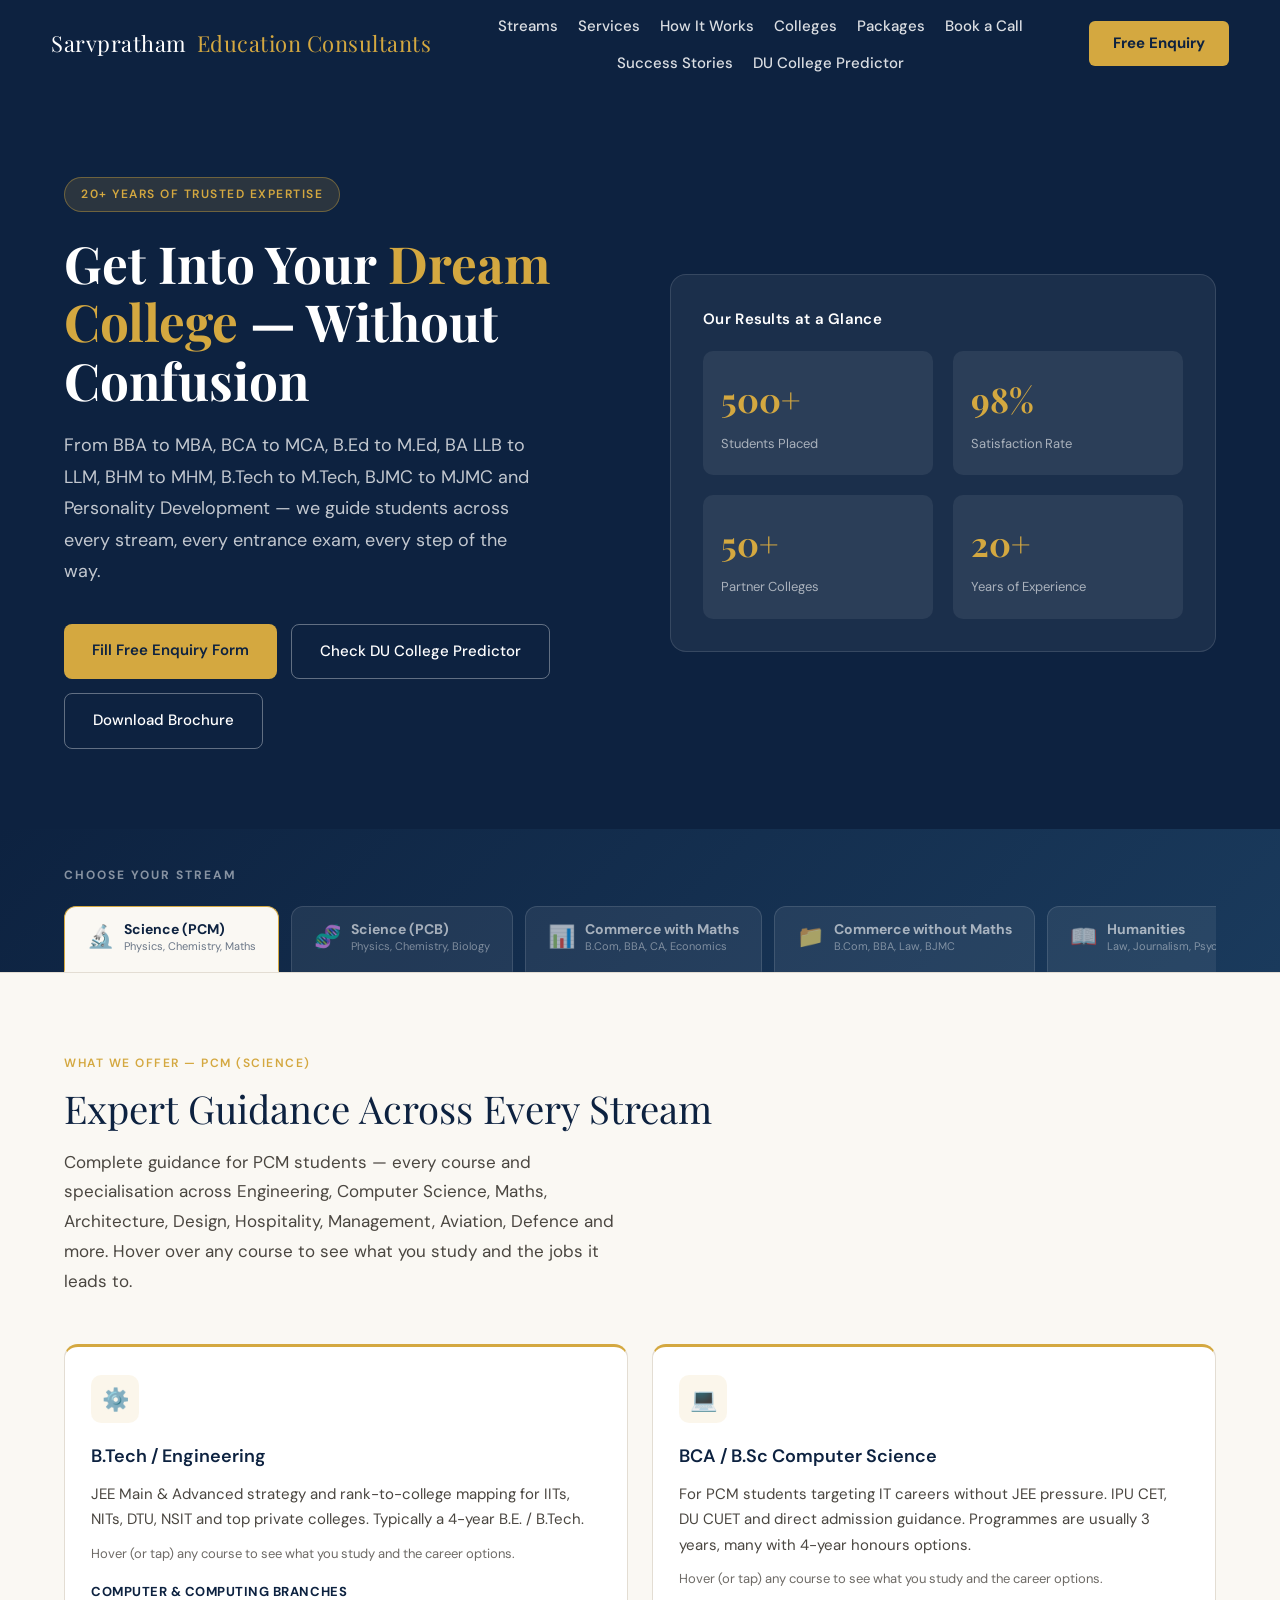
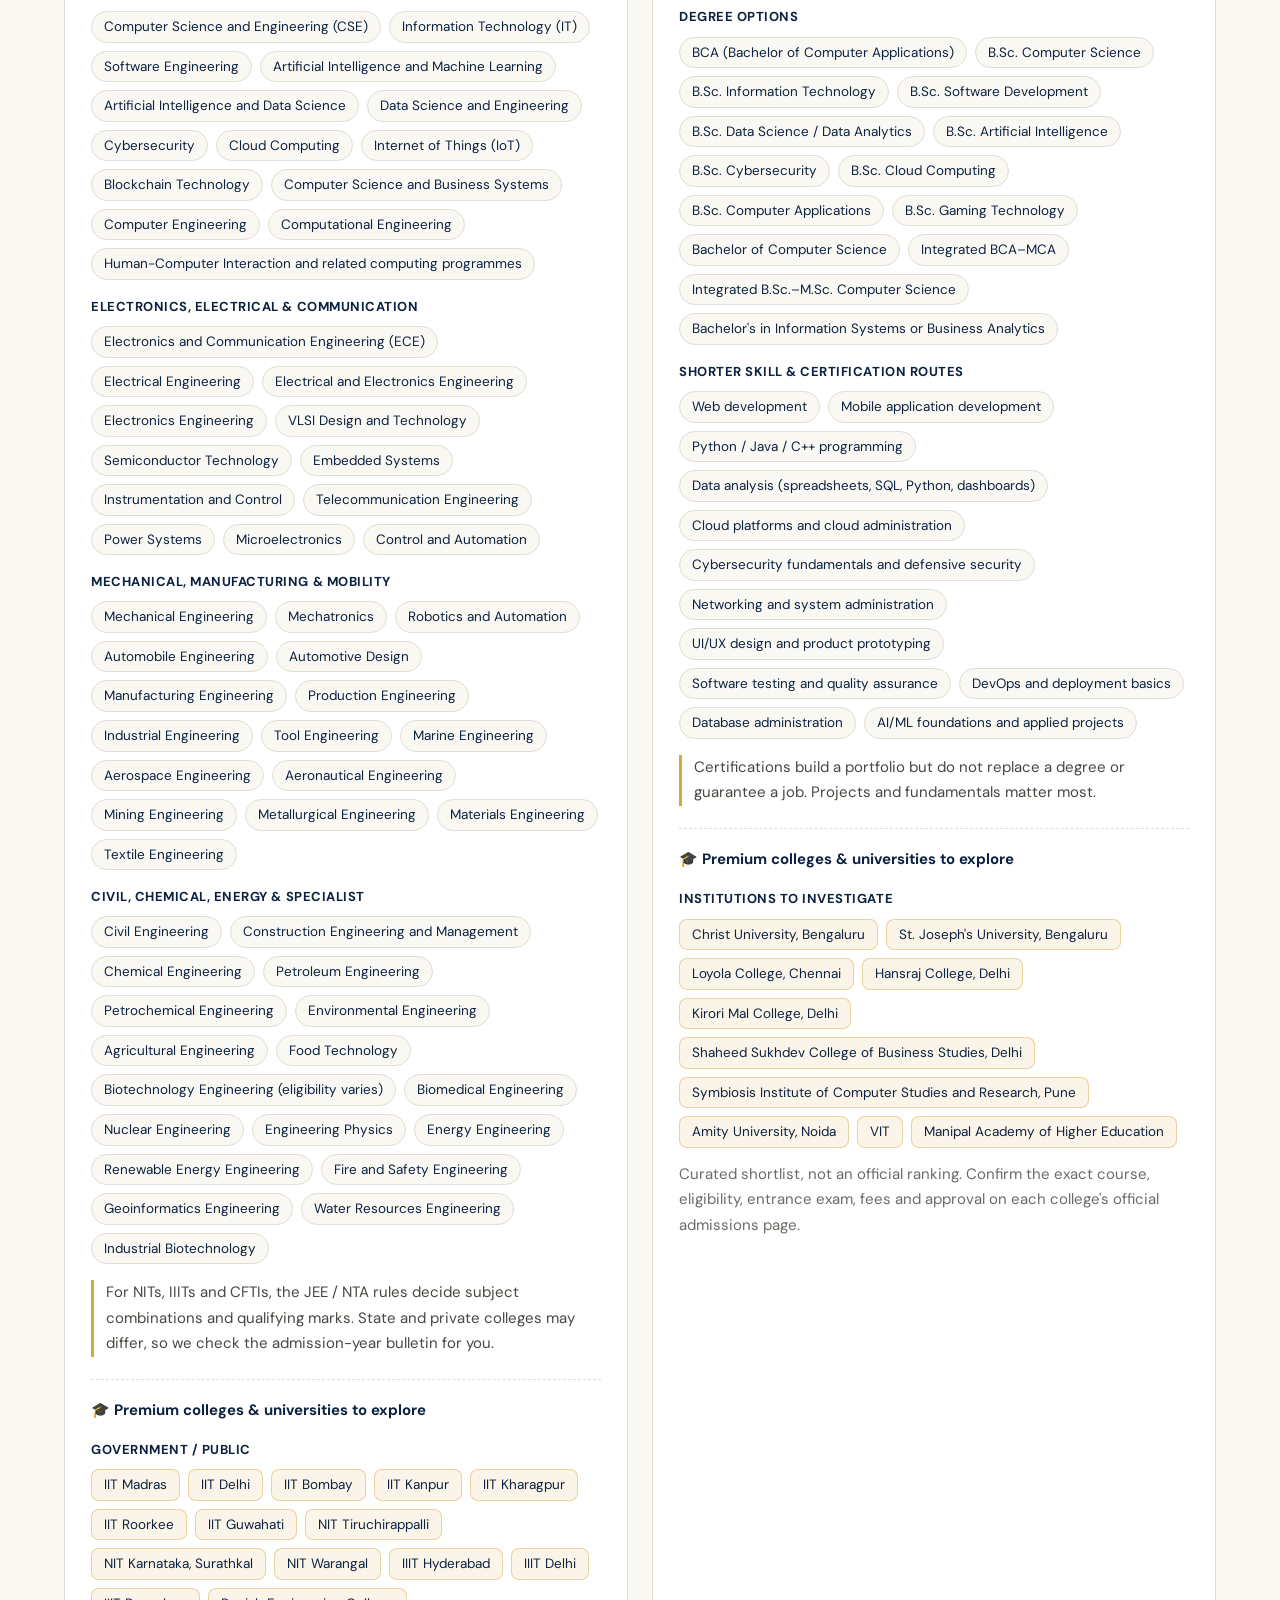
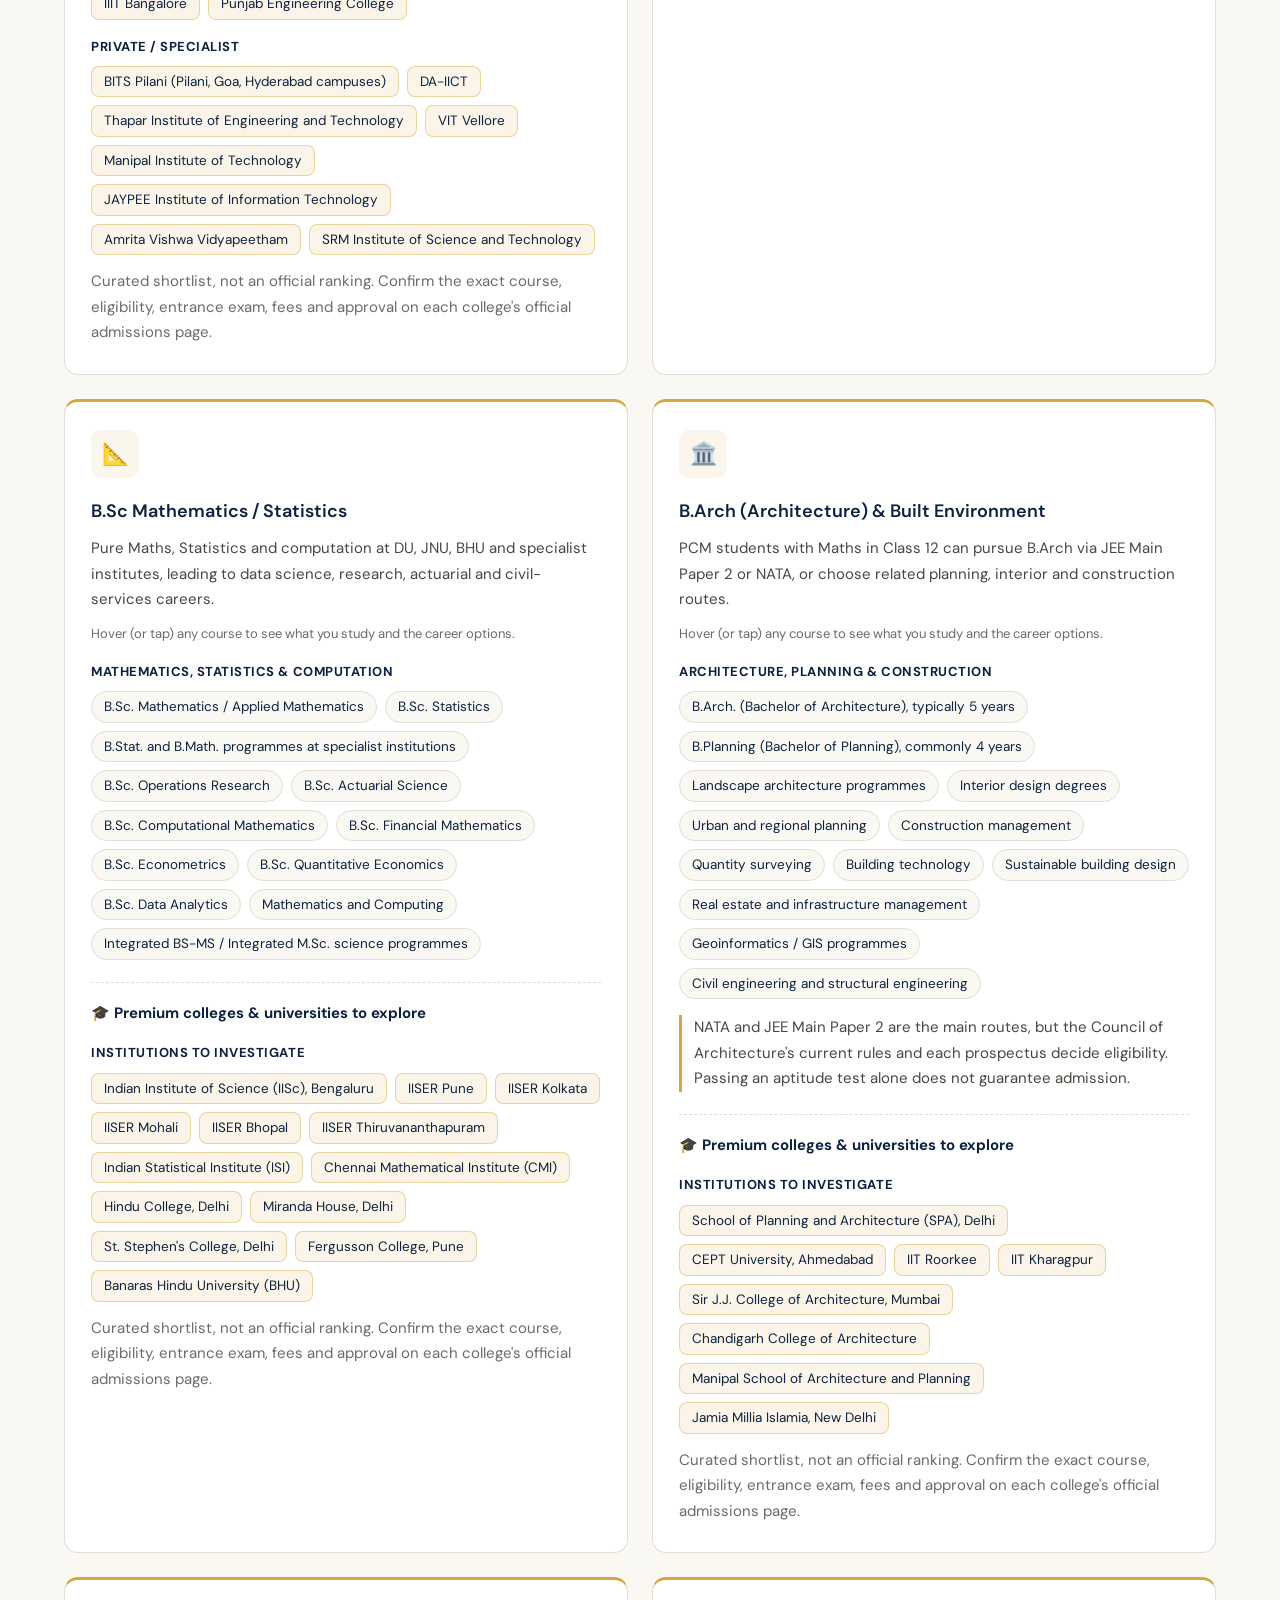
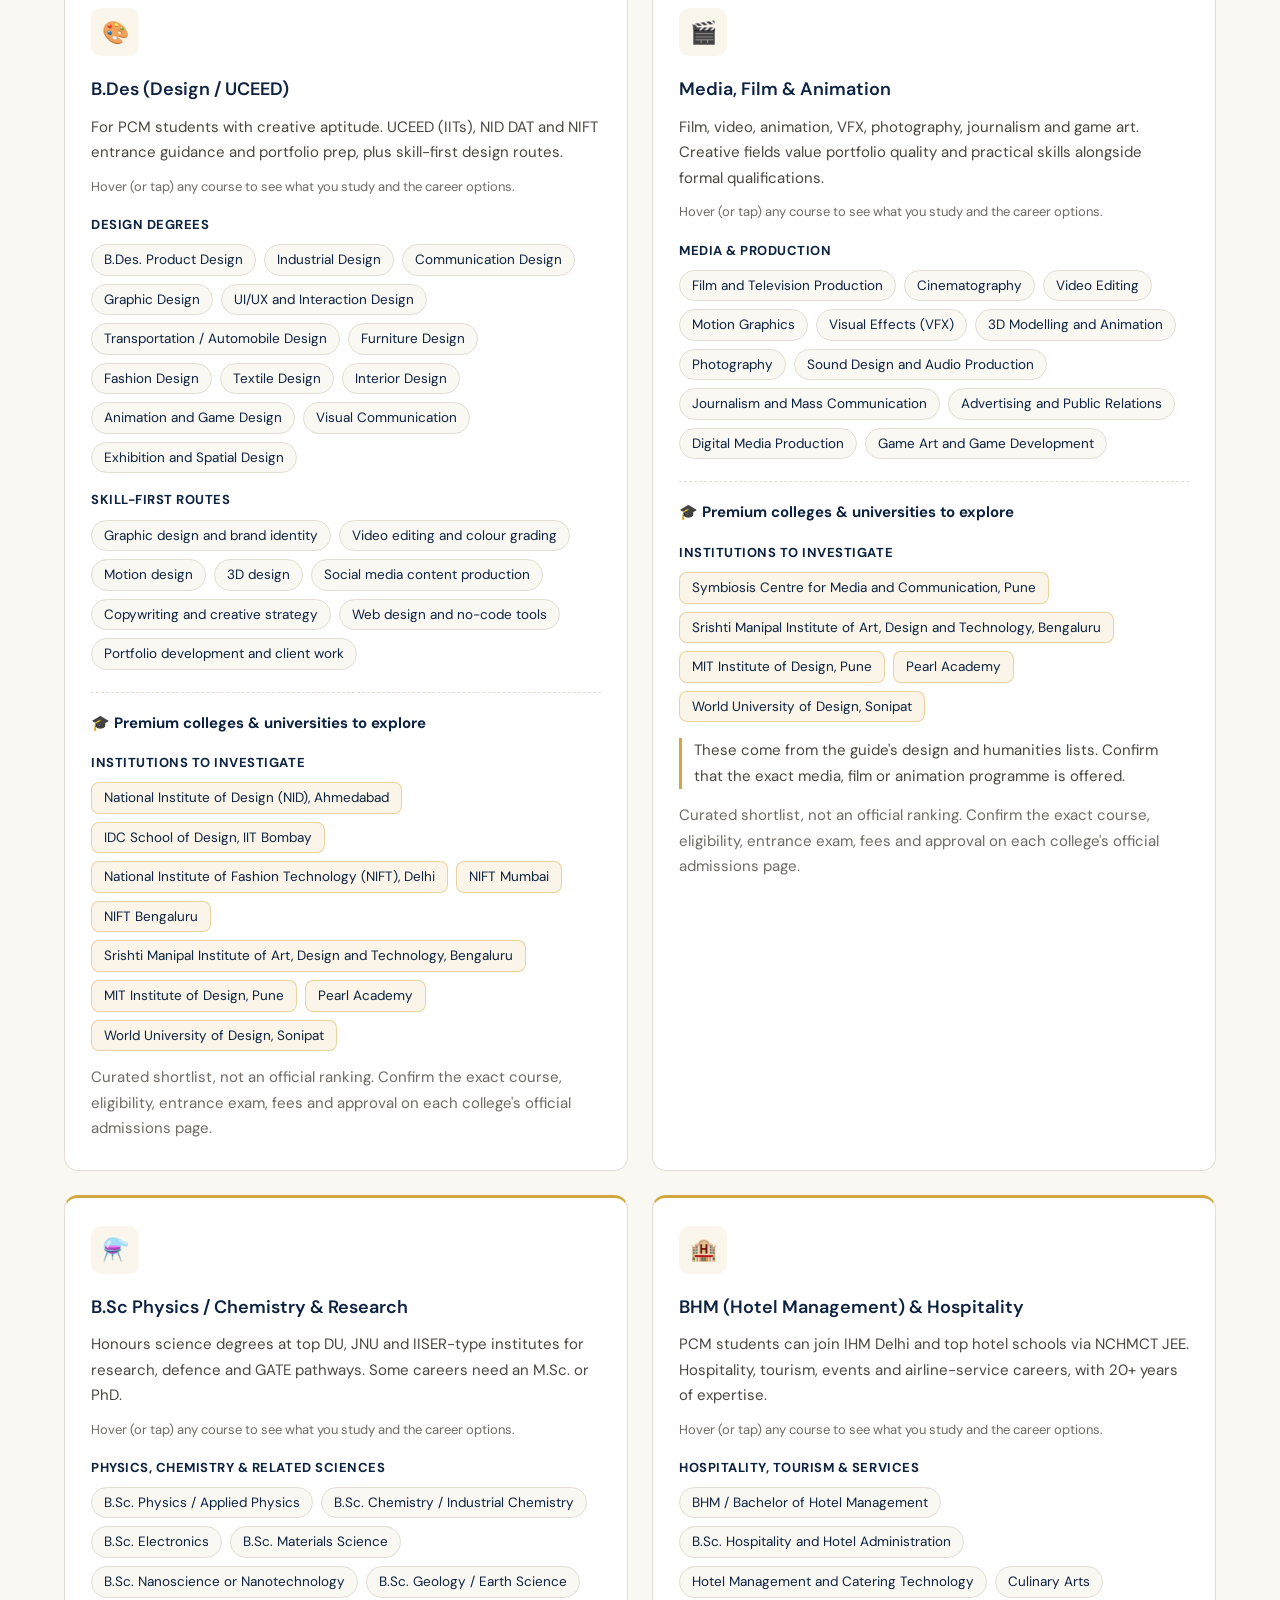
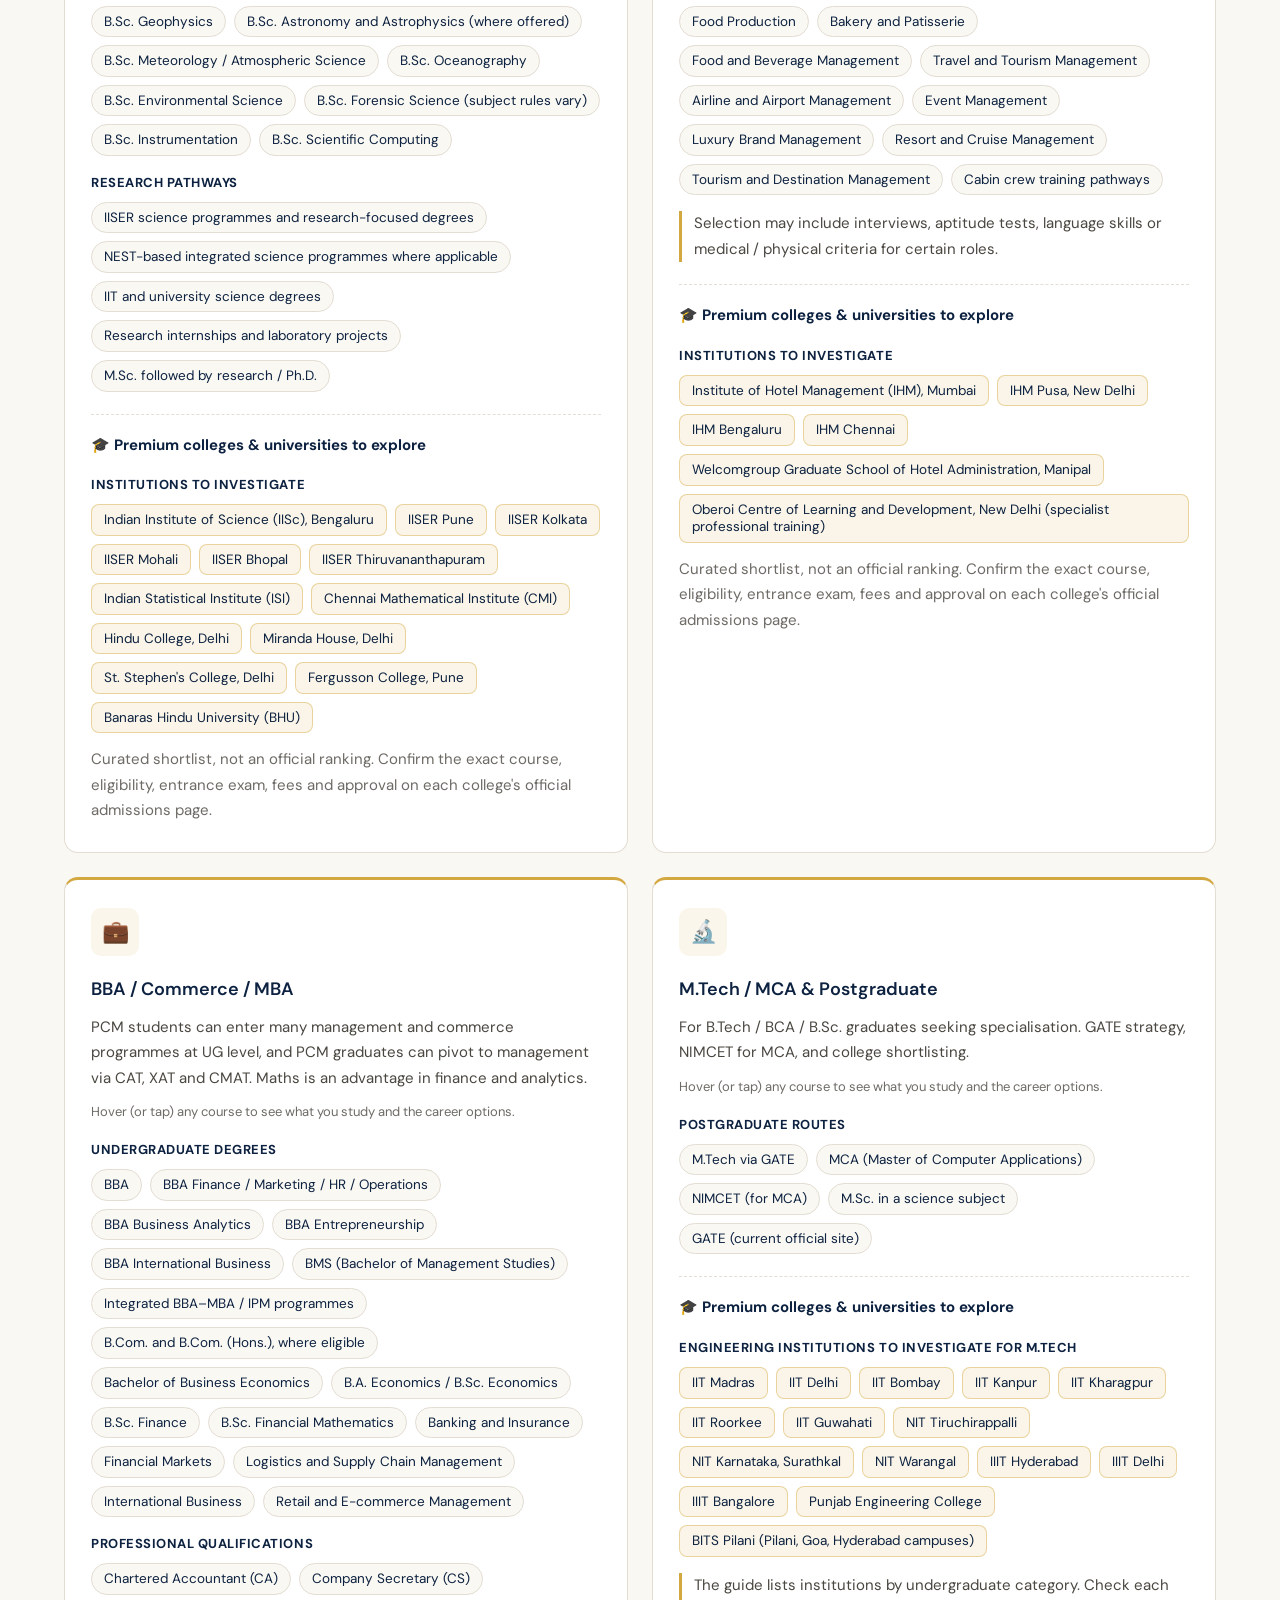
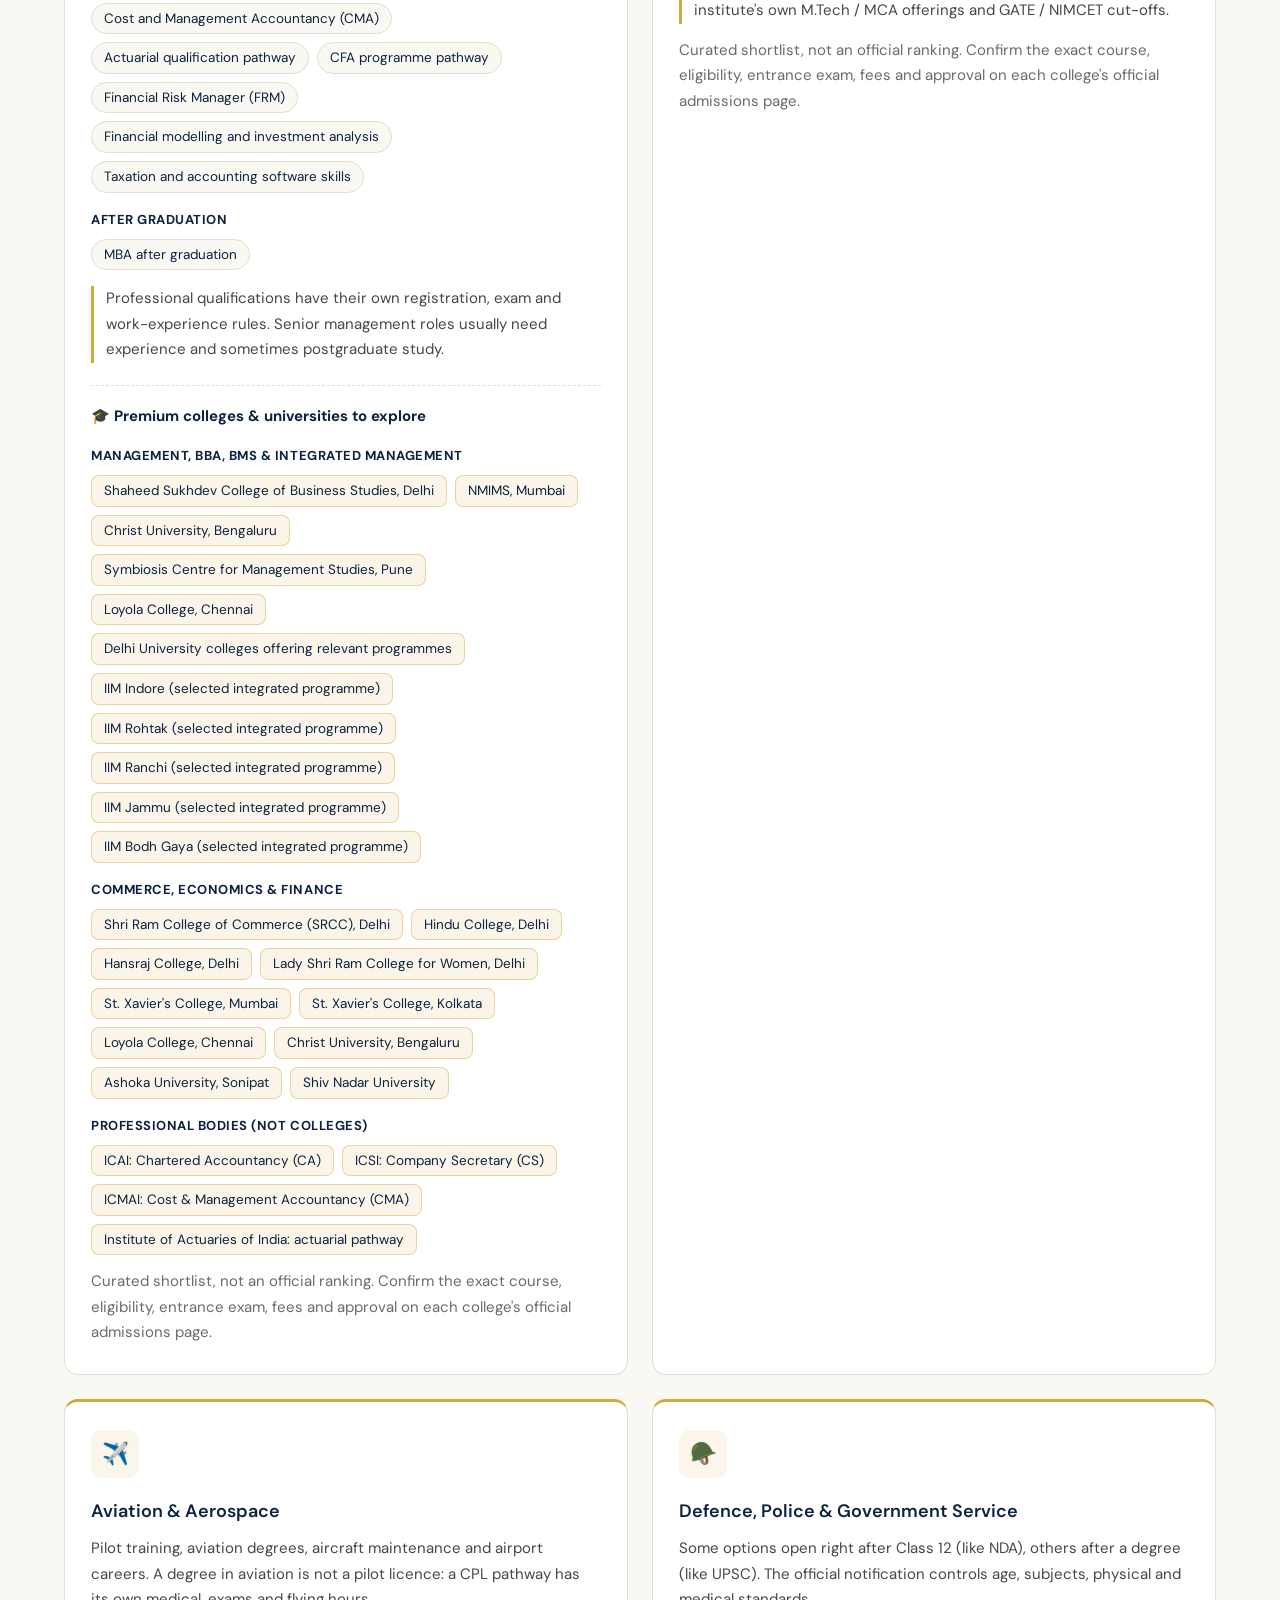
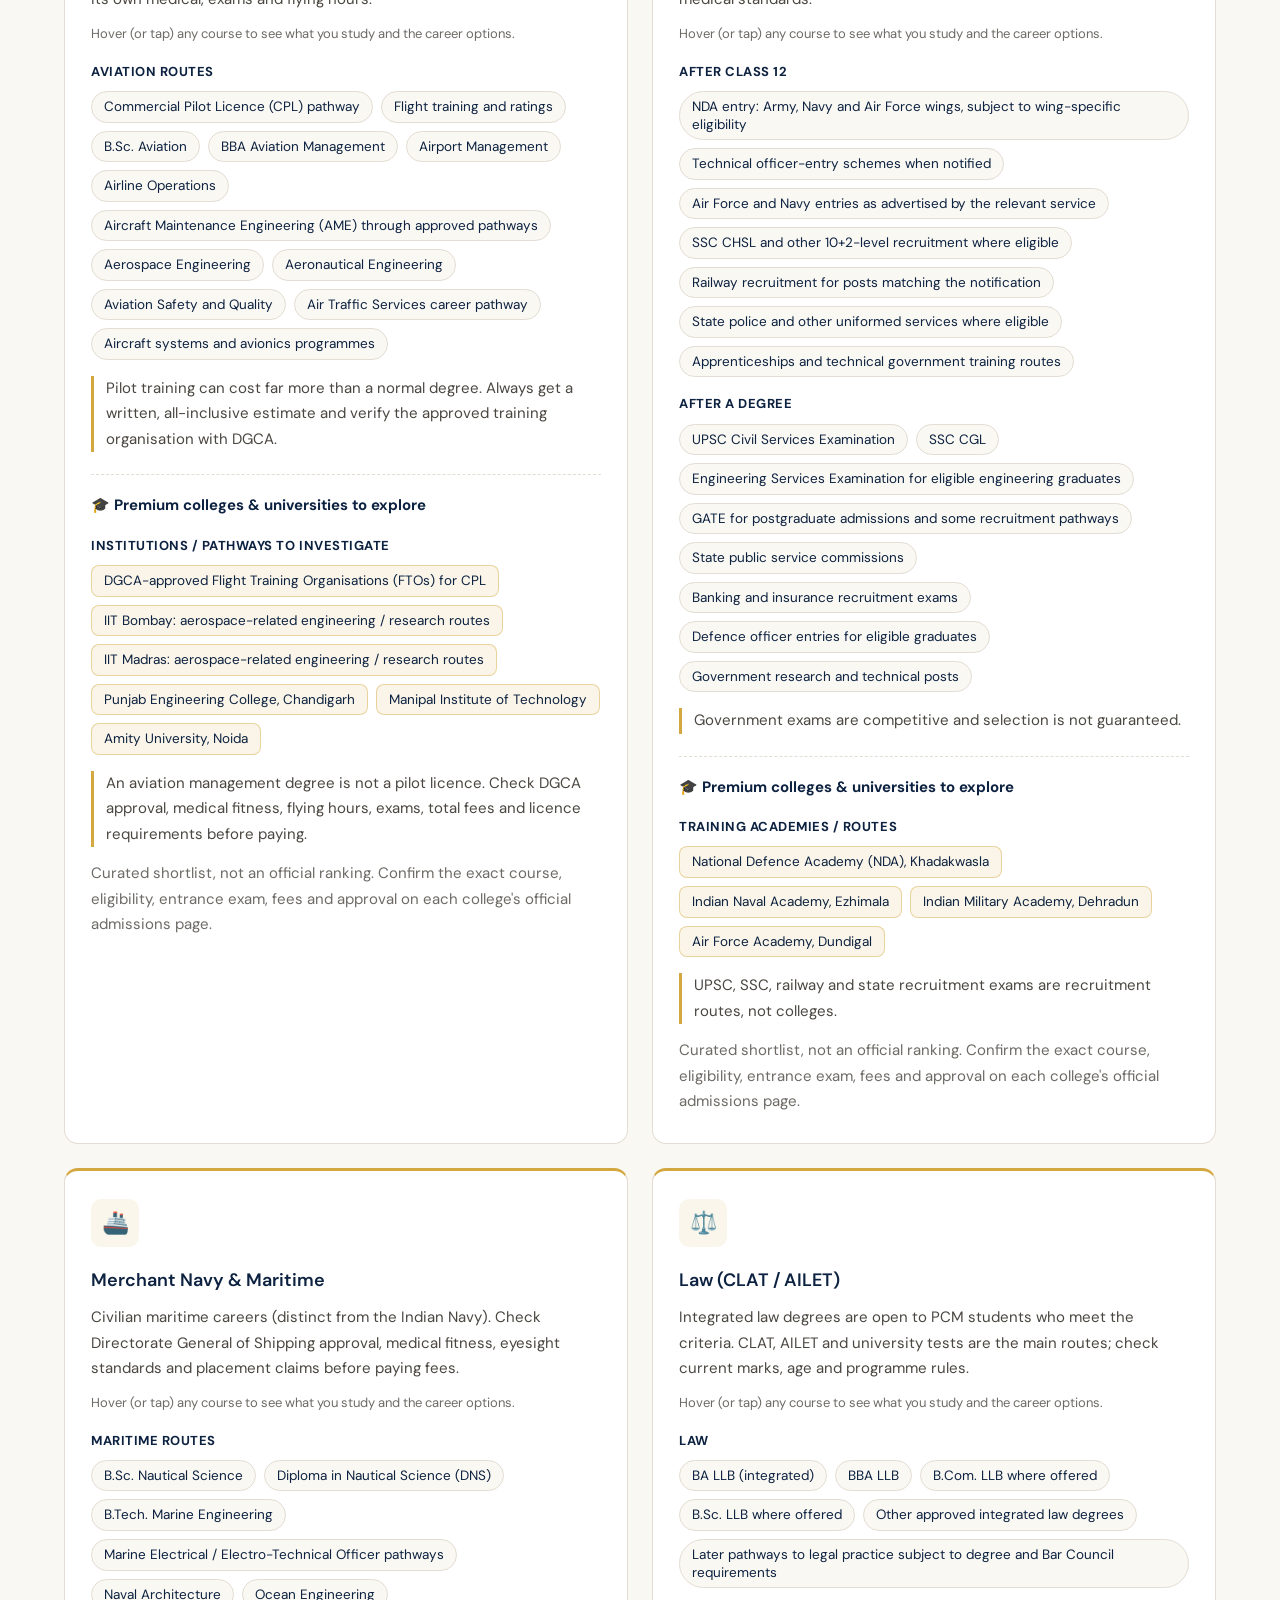
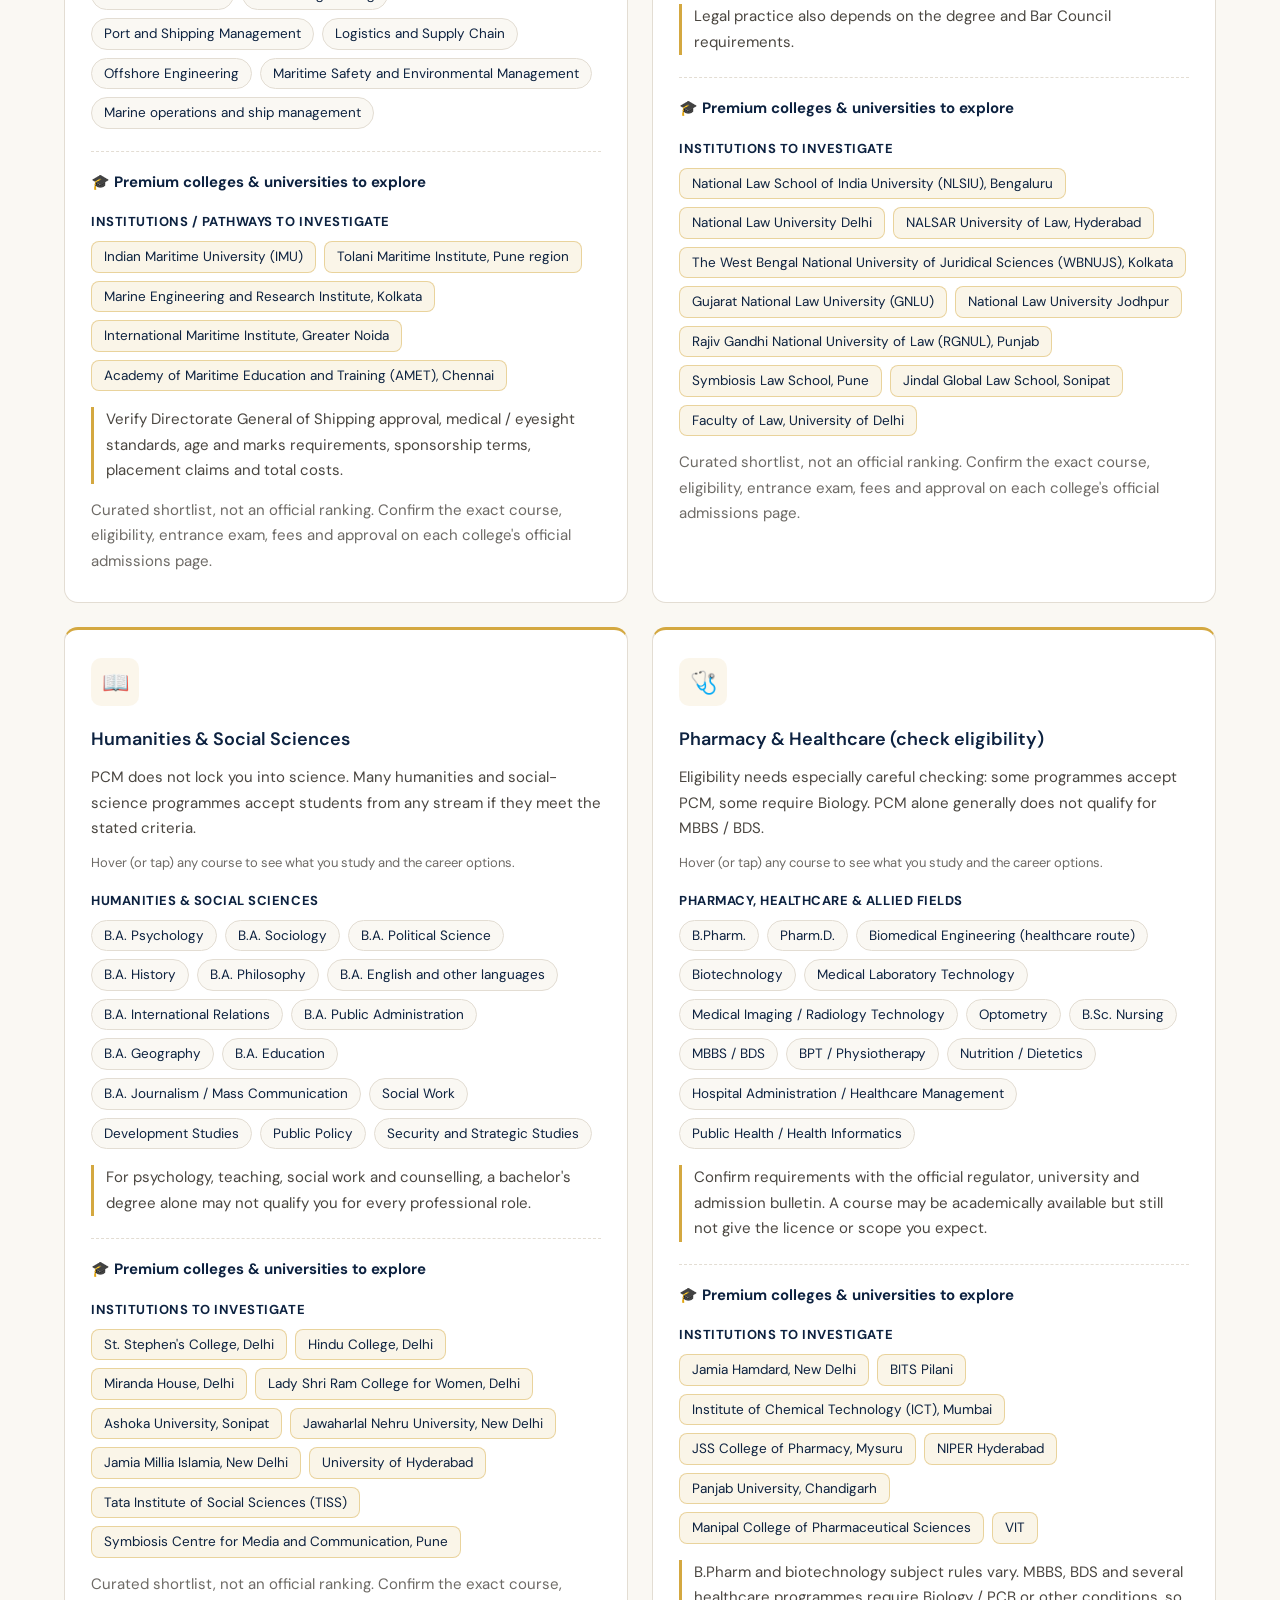
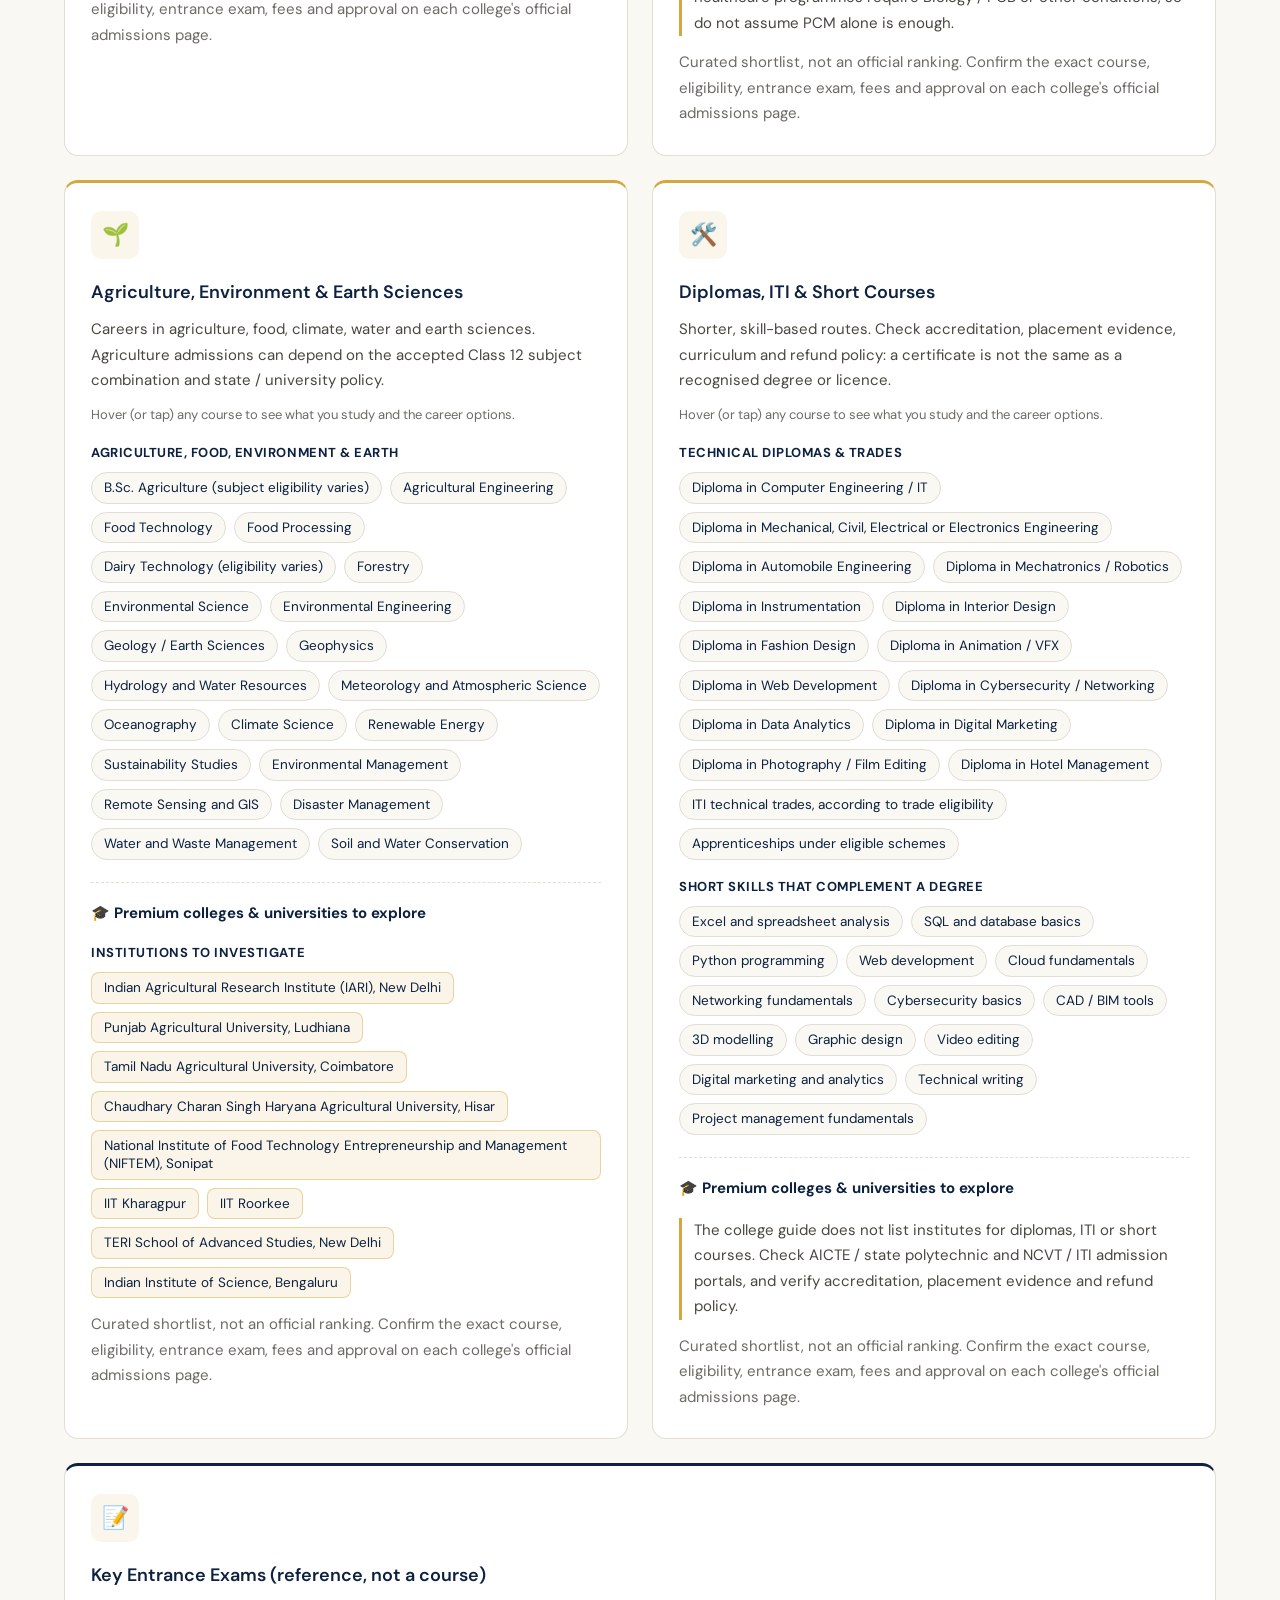
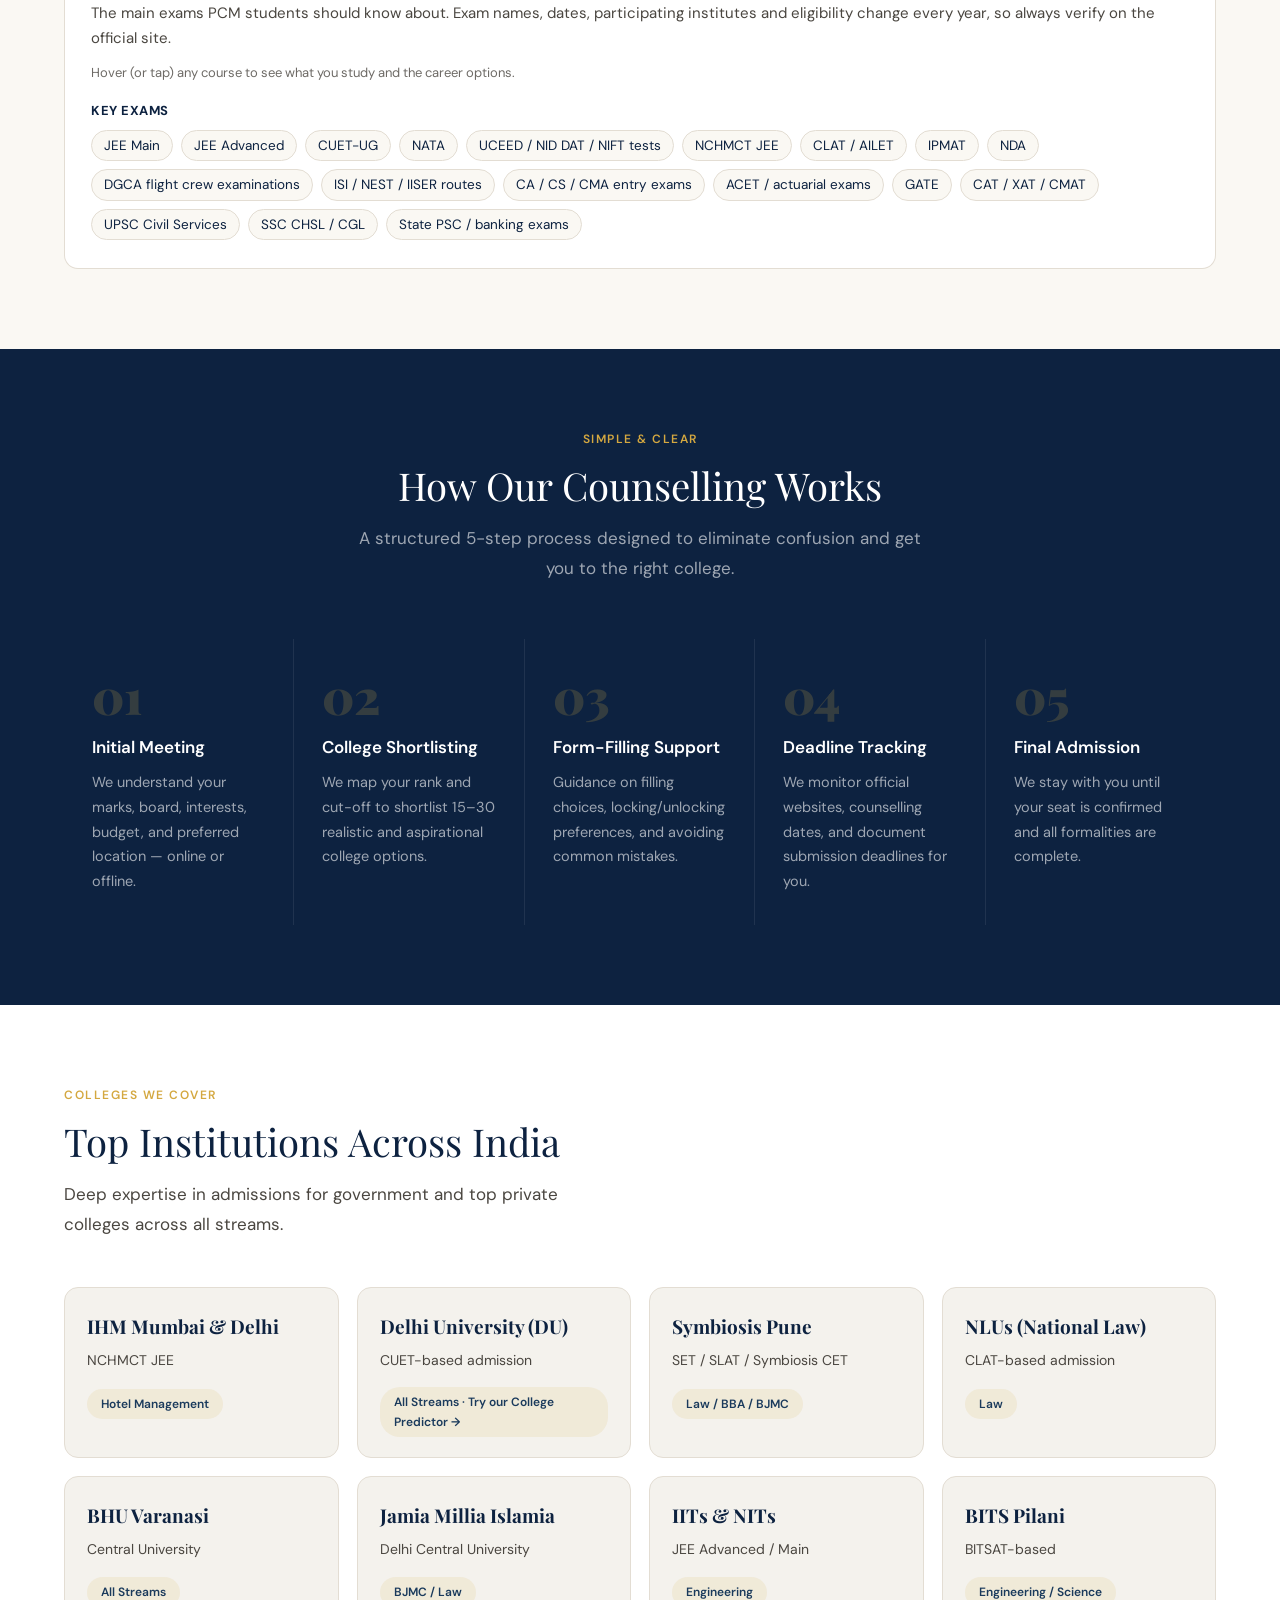
==== commit 7e063dbc: "add" ====
--- a/index.html
+++ b/index.html
@@ -11,6 +11,7 @@
   <script src="pcm-desc-a.js"></script>
   <script src="pcm-desc-b.js"></script>
   <script src="pcm-cards.js"></script>
+  <script src="pcm-colleges.js"></script>
   <script src="main.js" defer></script>
   <link rel="icon" type="image/jpeg" href="[data-uri]">
   <link rel="shortcut icon" type="image/jpeg" href="[data-uri]">
--- a/styles.css
+++ b/styles.css
@@ -463,3 +463,9 @@
 .spec-tip-row b{display:block;font-size:12px;letter-spacing:.03em;text-transform:uppercase;opacity:.75;margin-bottom:2px}
 
 .service-card-exam{grid-column:1/-1;border-top-color:var(--navy)}
+
+/* Premium colleges block inside PCM cards */
+.colleges-block{margin-top:22px;padding-top:18px;border-top:1px dashed var(--border)}
+.colleges-title{font-size:15px;font-weight:700;color:var(--navy);margin-bottom:4px}
+.college-chip{font-size:13.5px;line-height:1.3;padding:6px 12px;border-radius:8px;background:rgba(212,168,64,0.12);border:1px solid rgba(212,168,64,0.45);color:var(--navy)}
+.colleges-disclaimer{margin-top:14px;font-size:12px;color:var(--text-mid);opacity:.8;line-height:1.5}
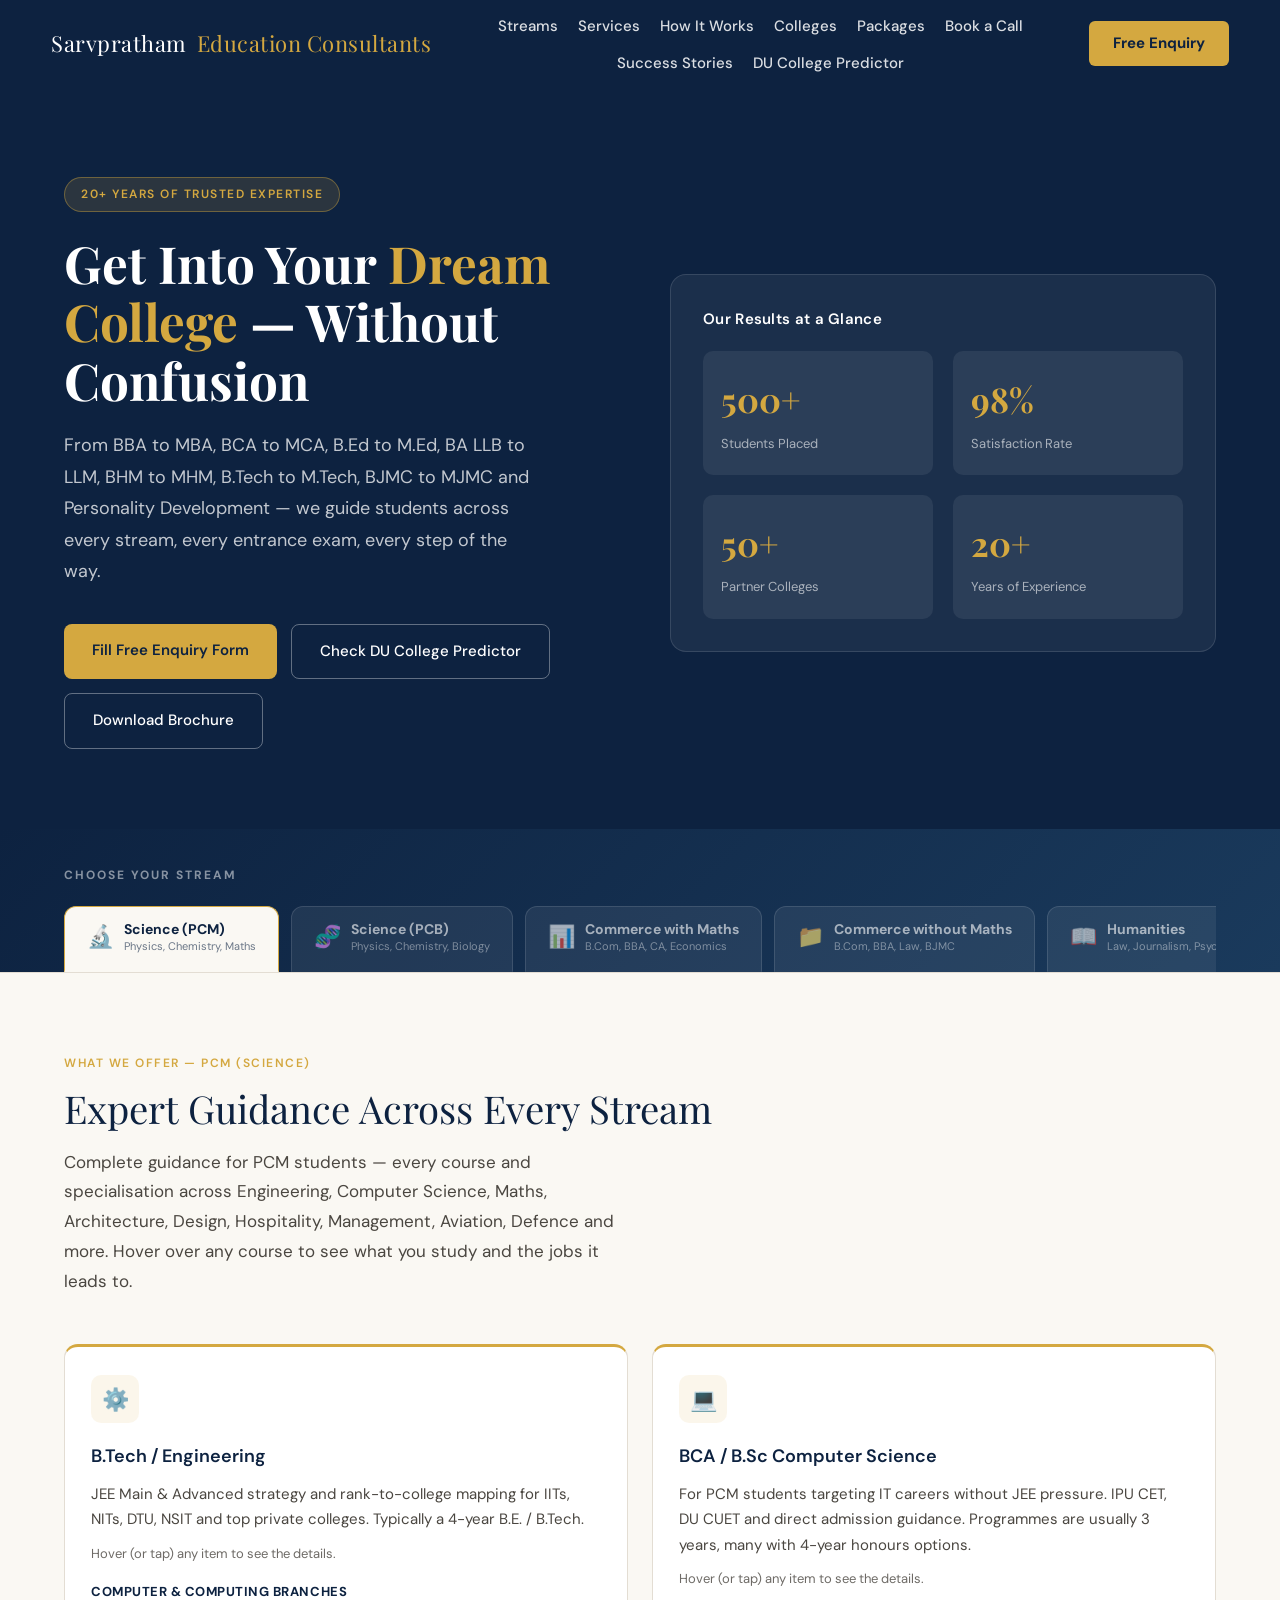
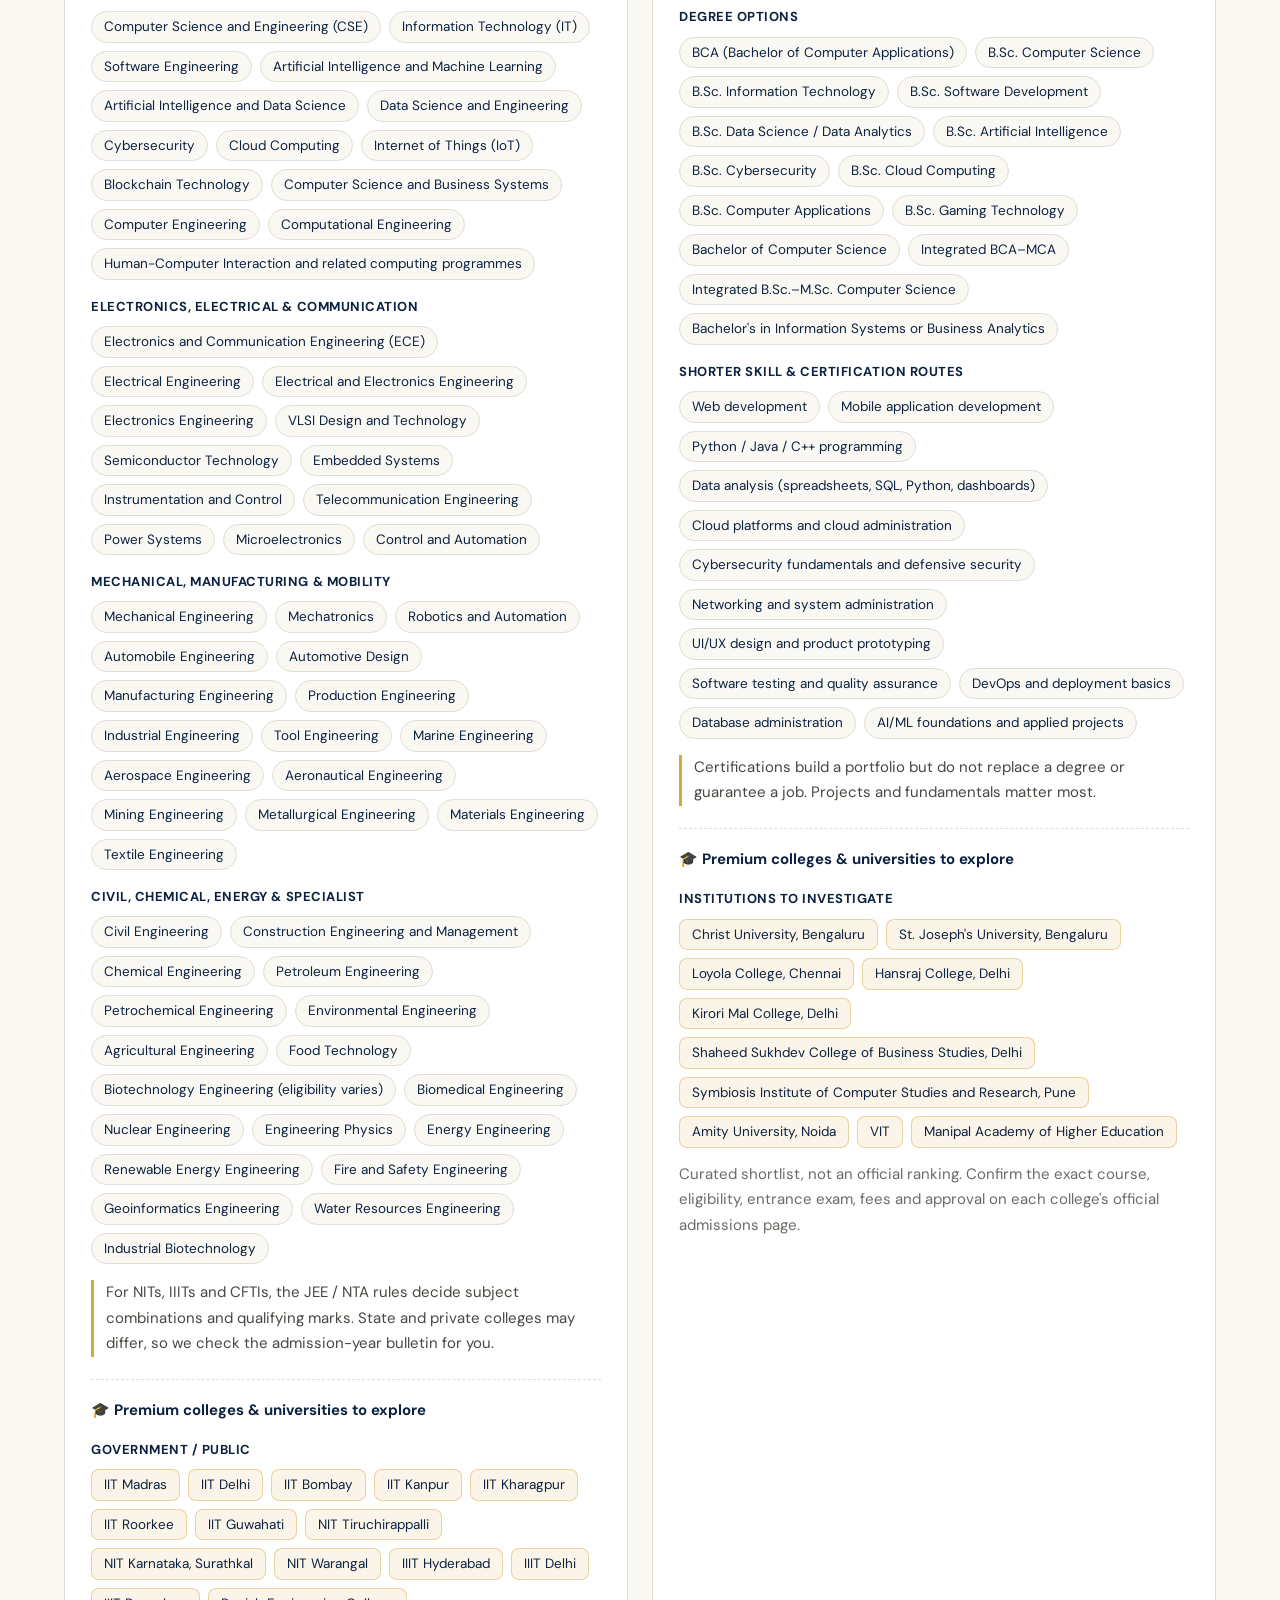
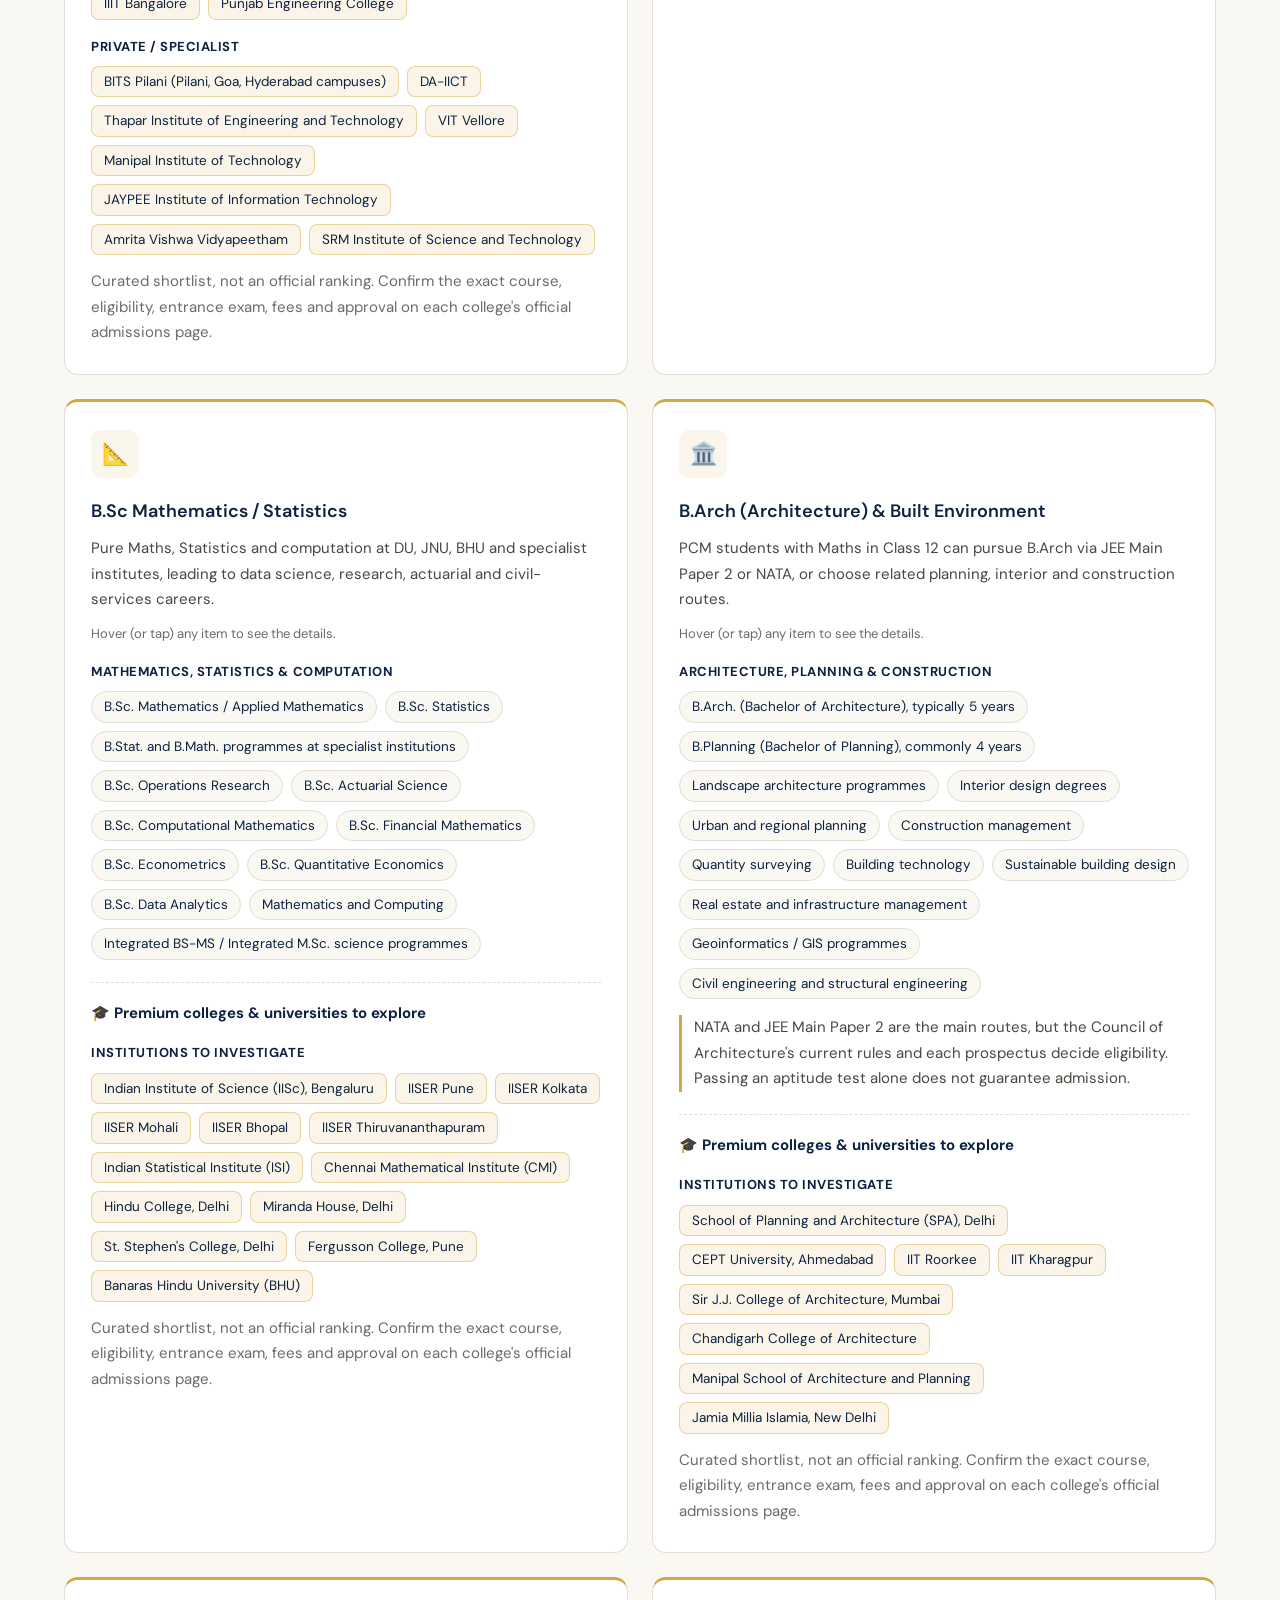
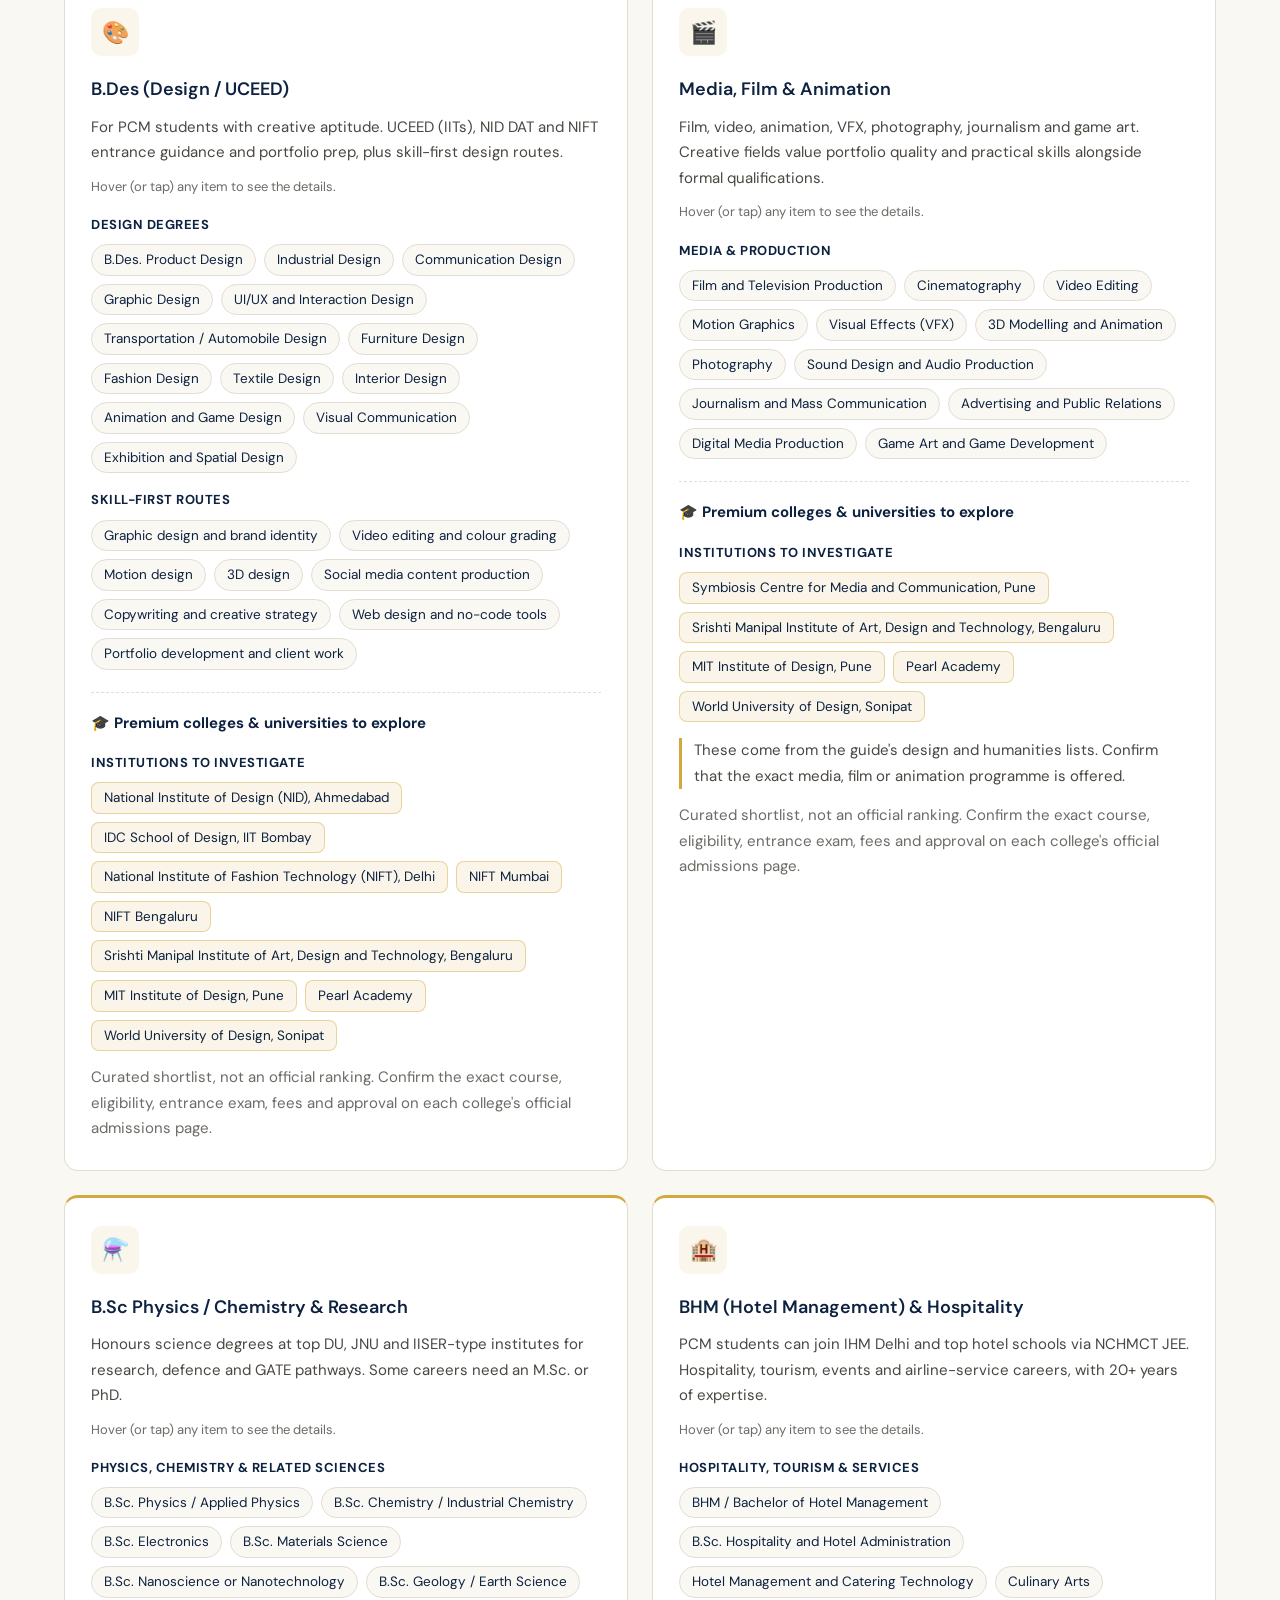
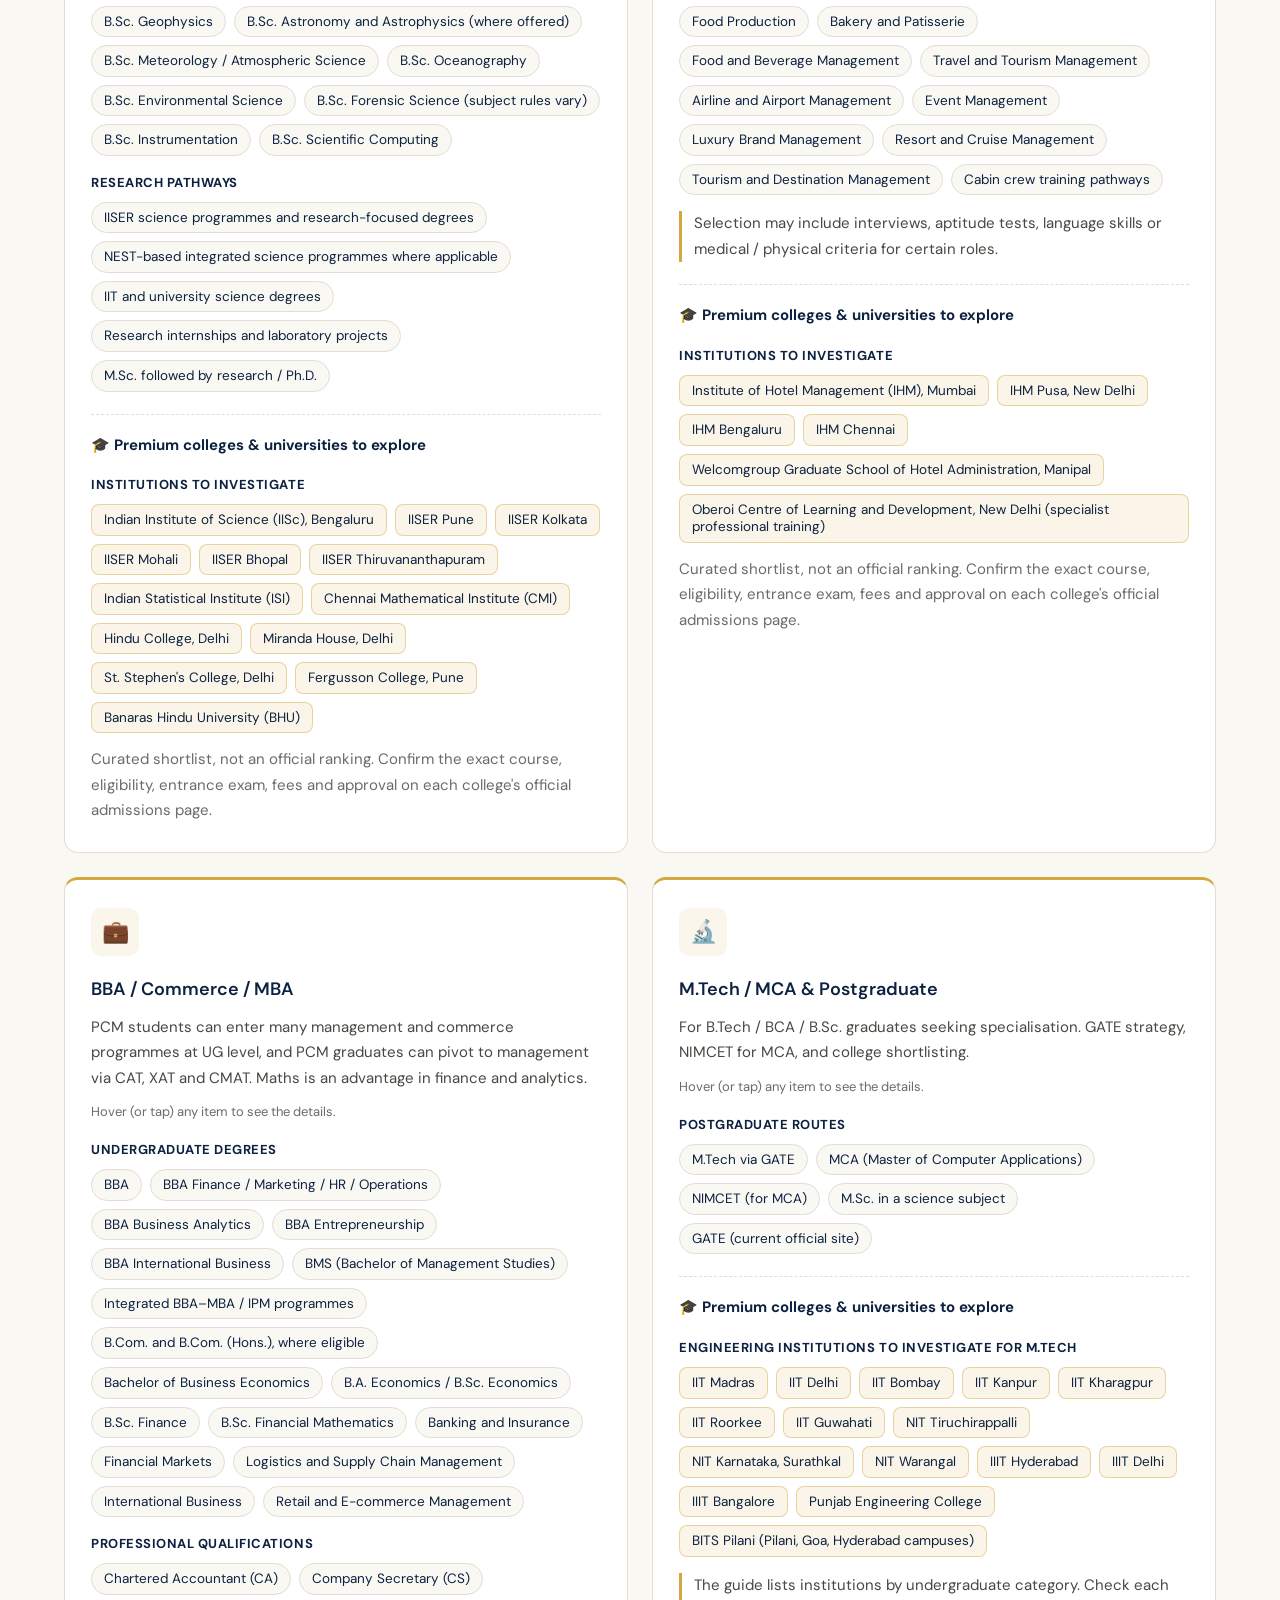
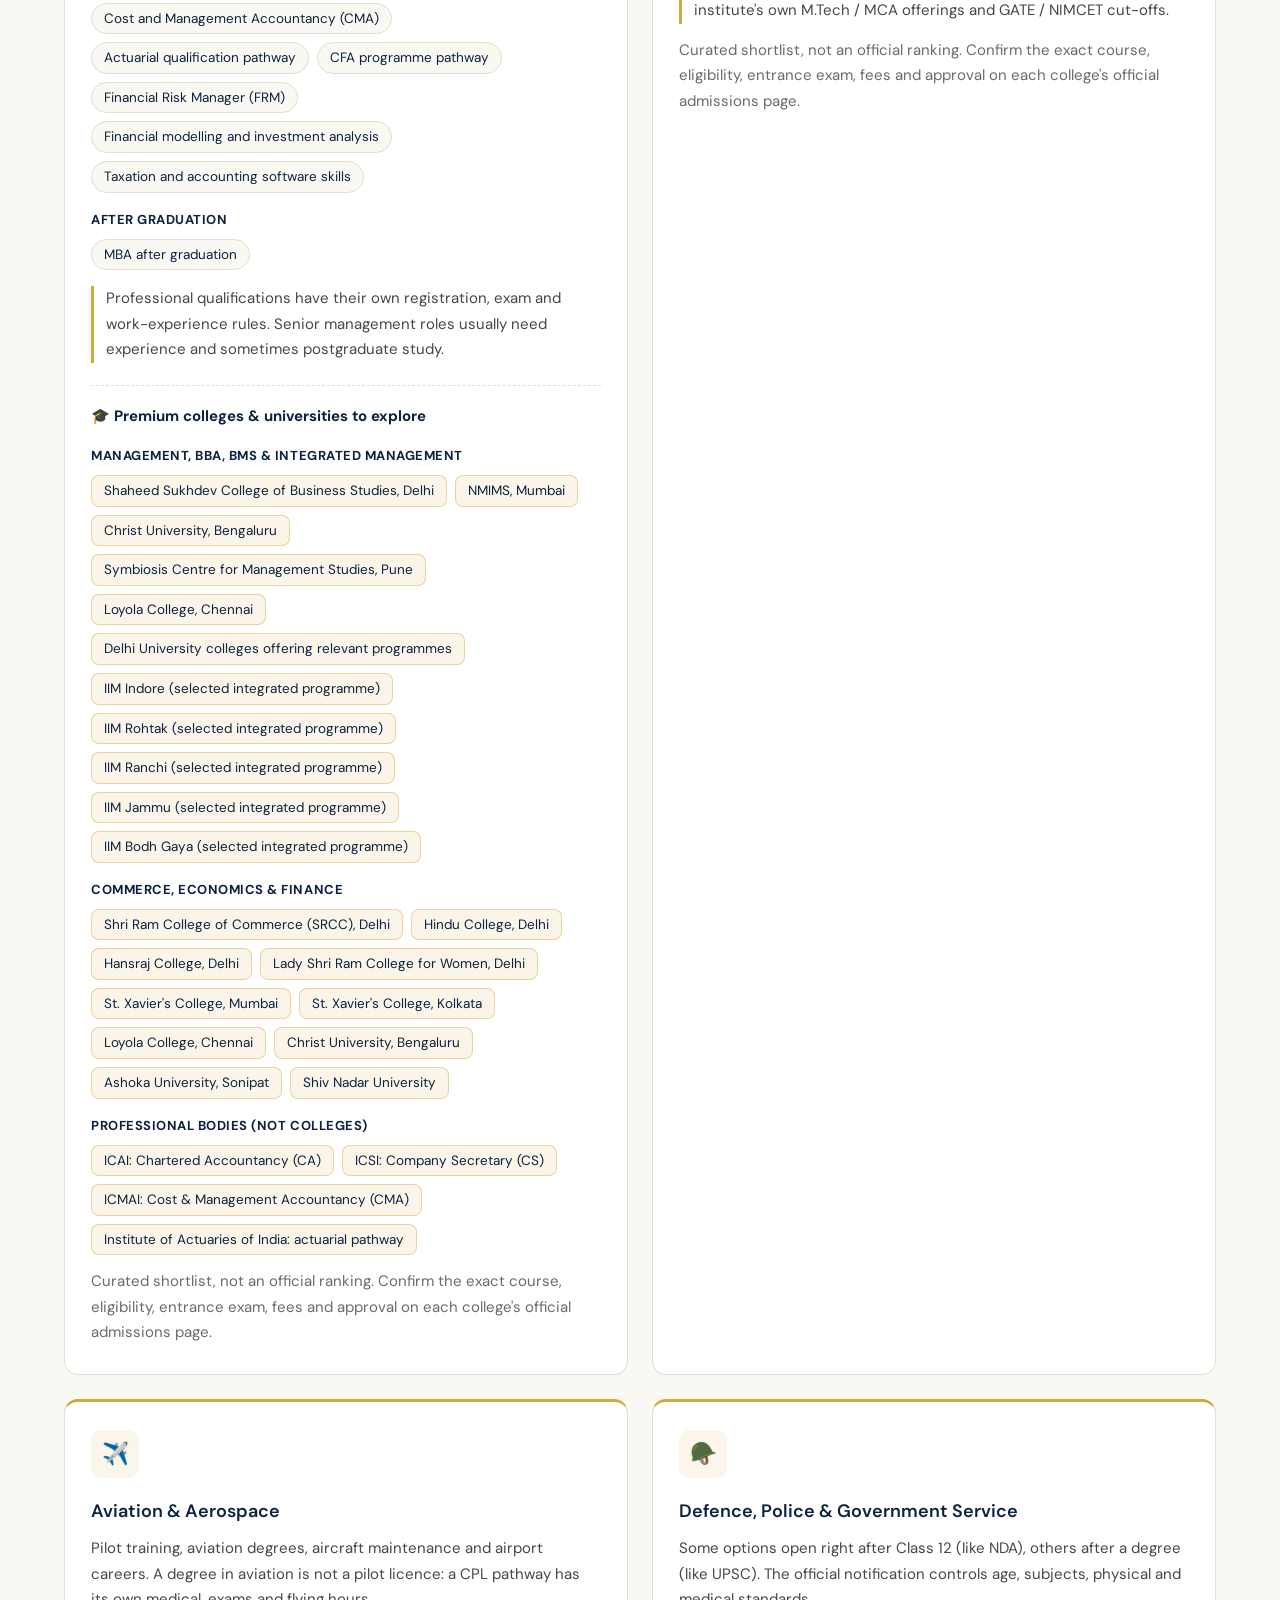
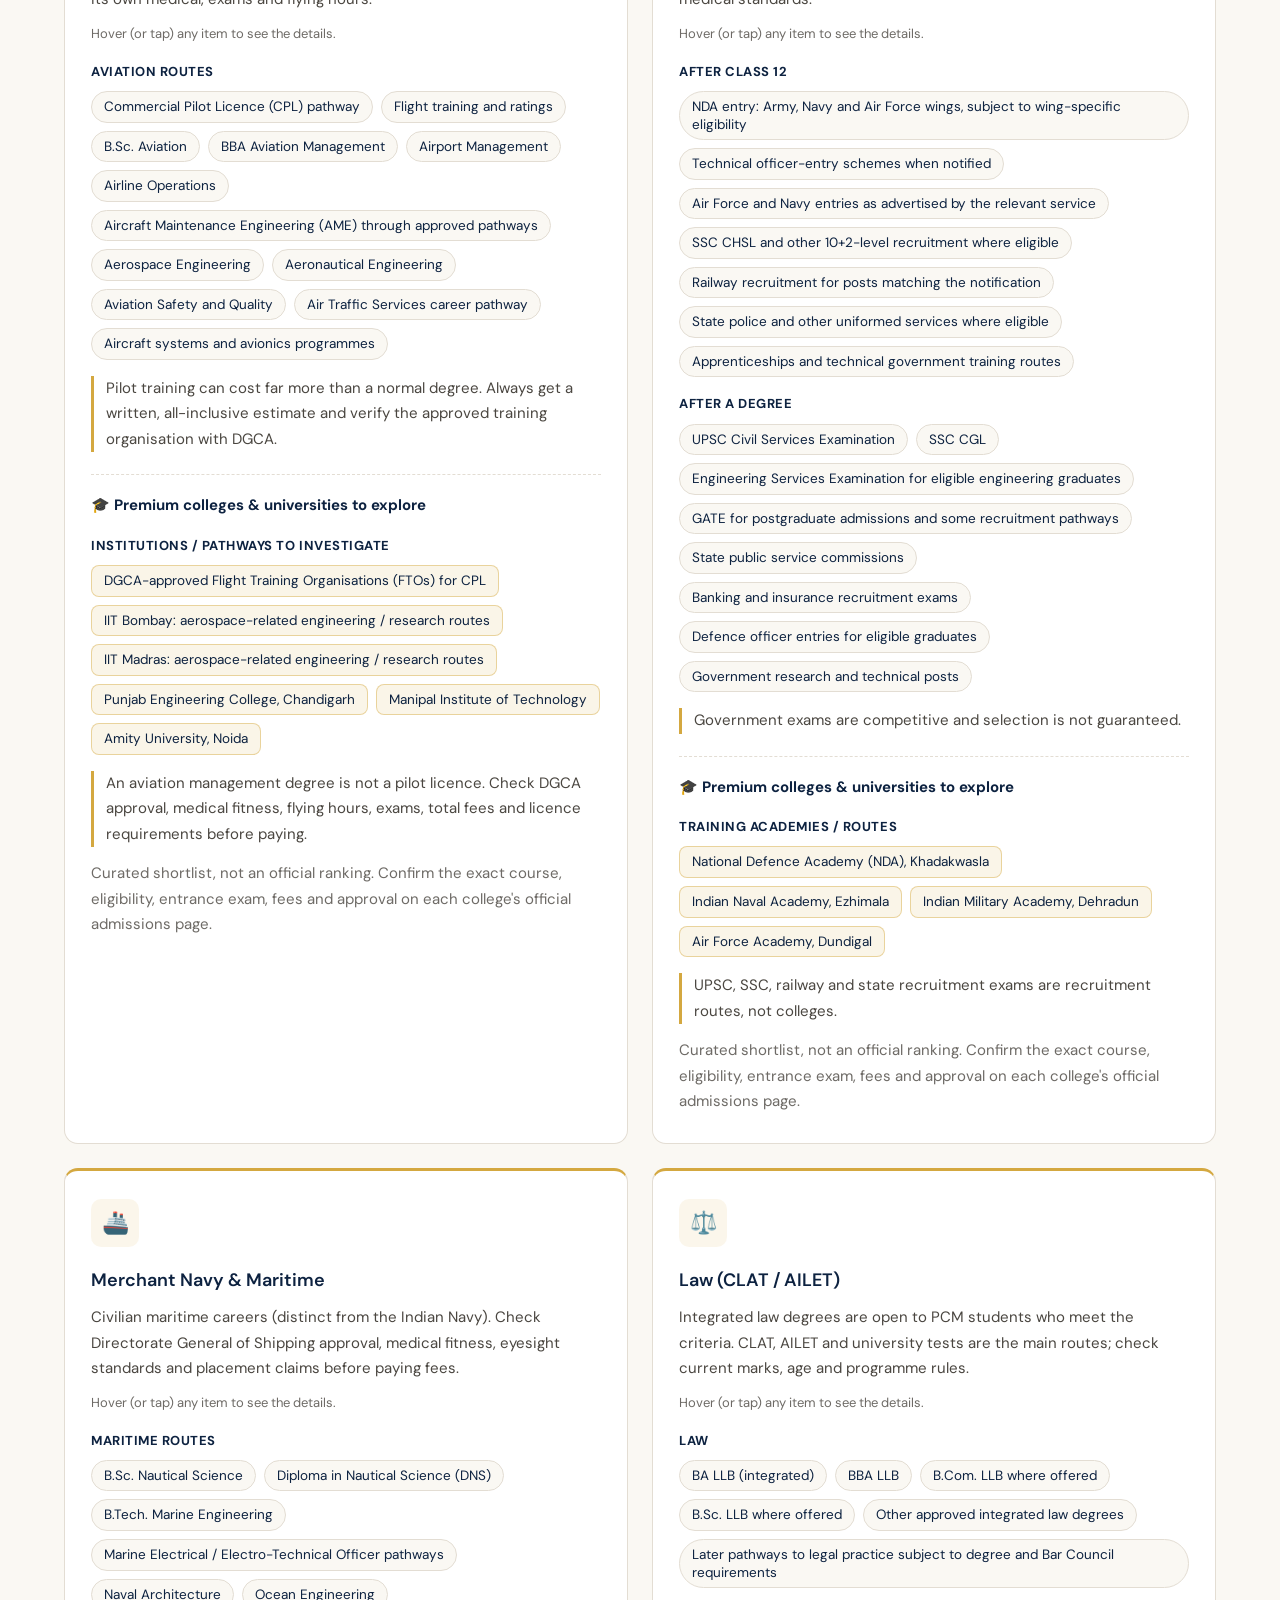
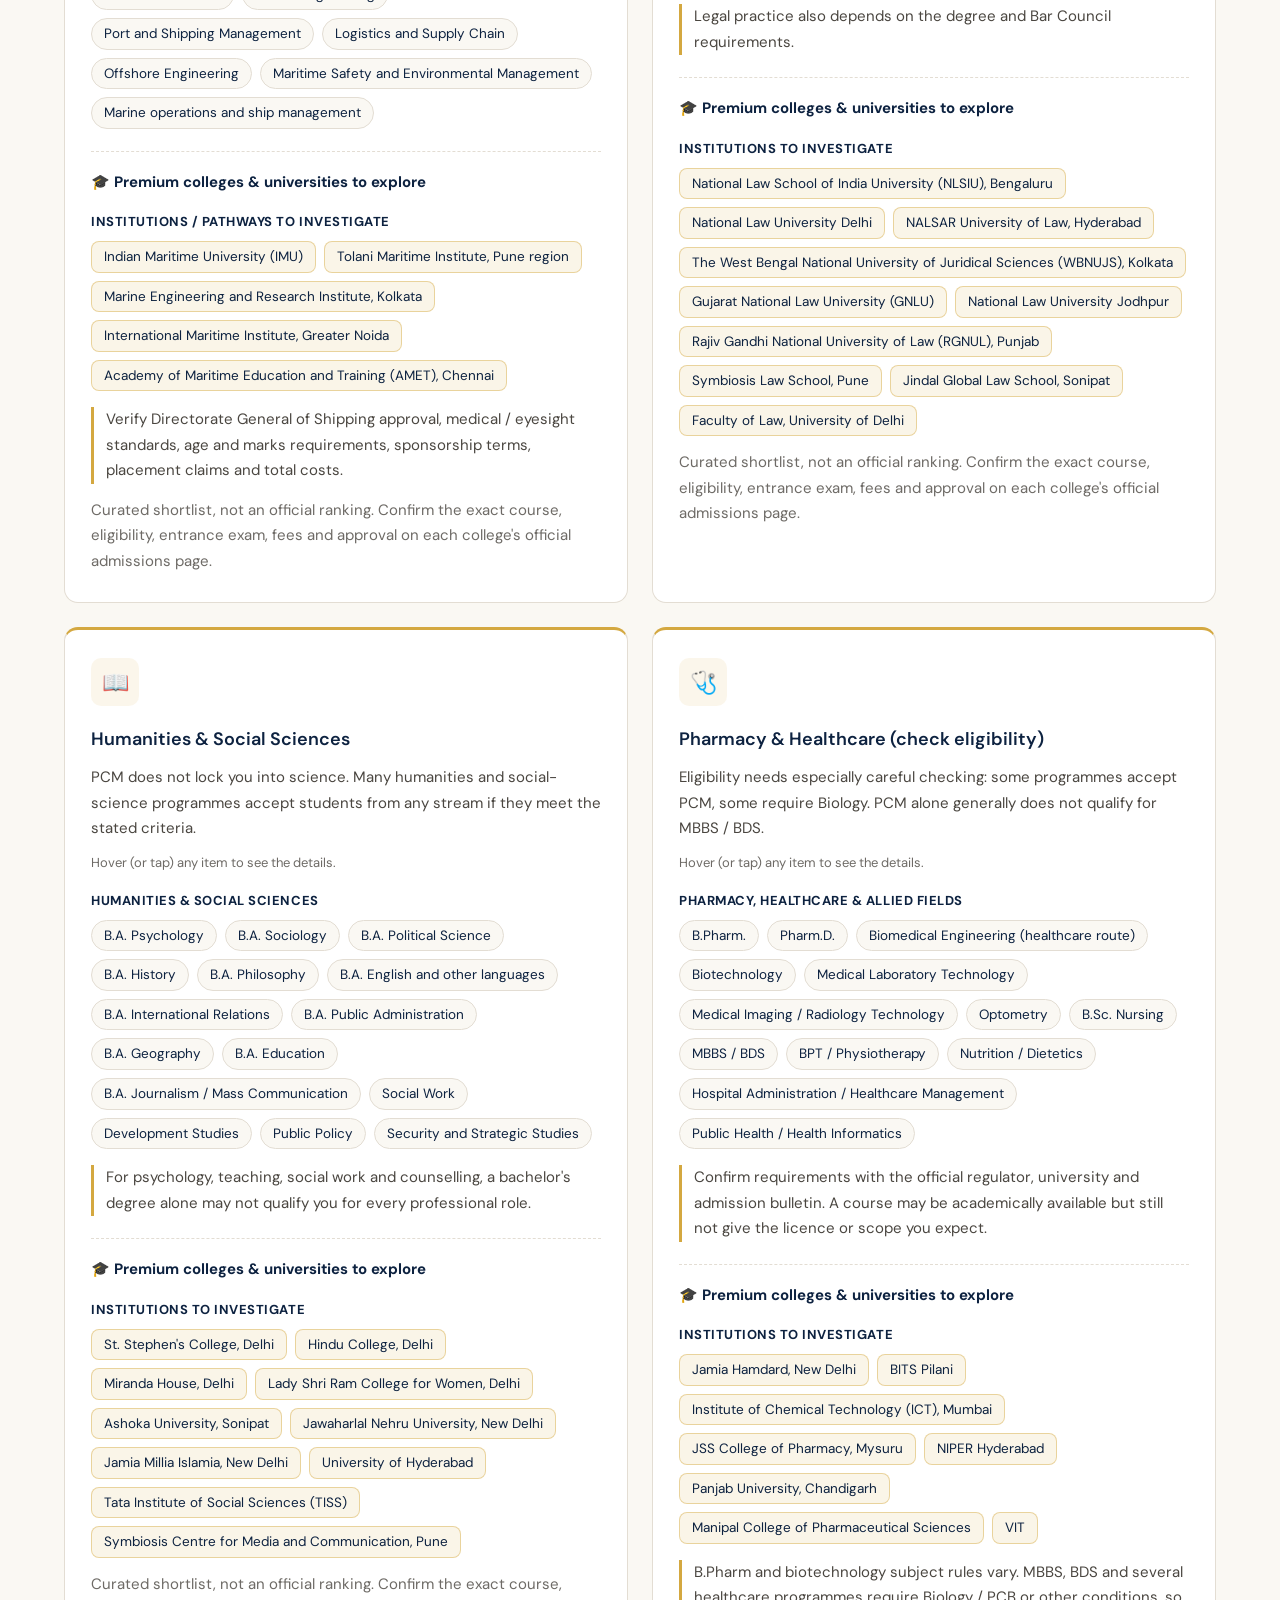
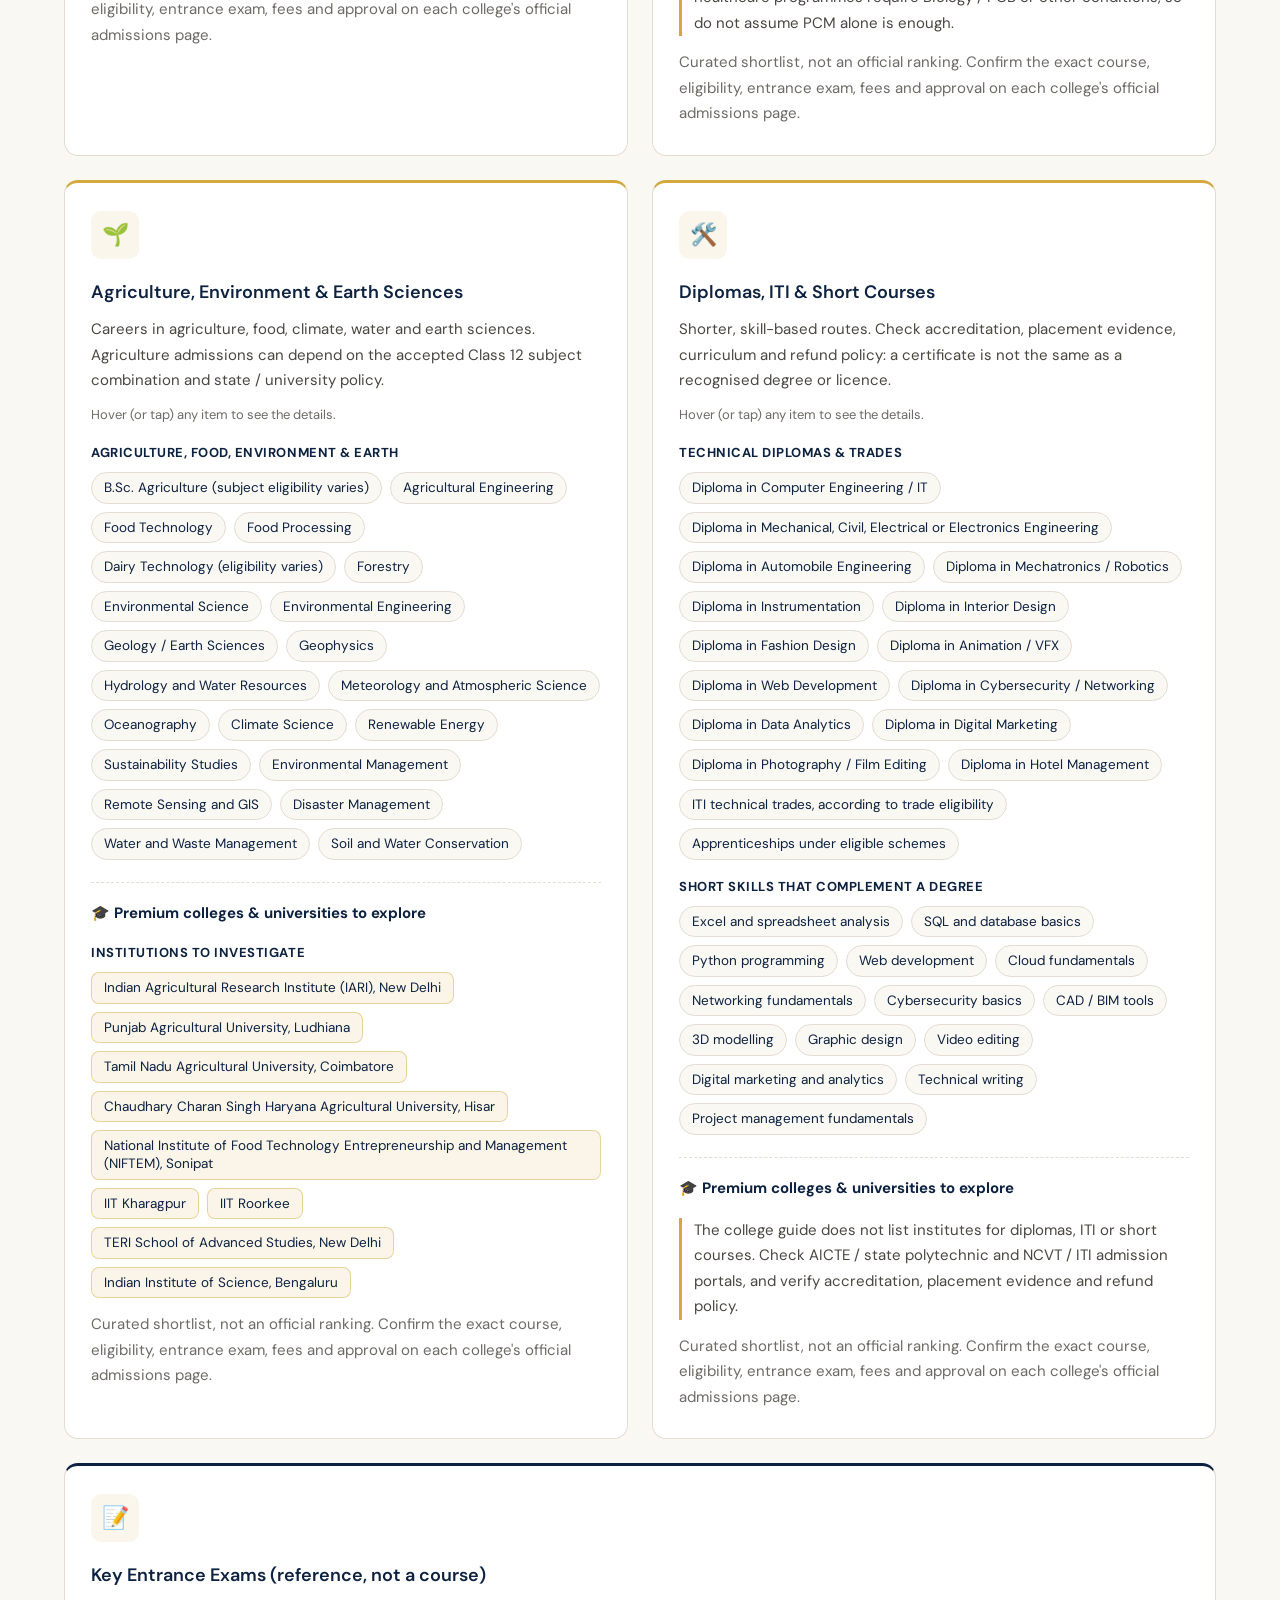
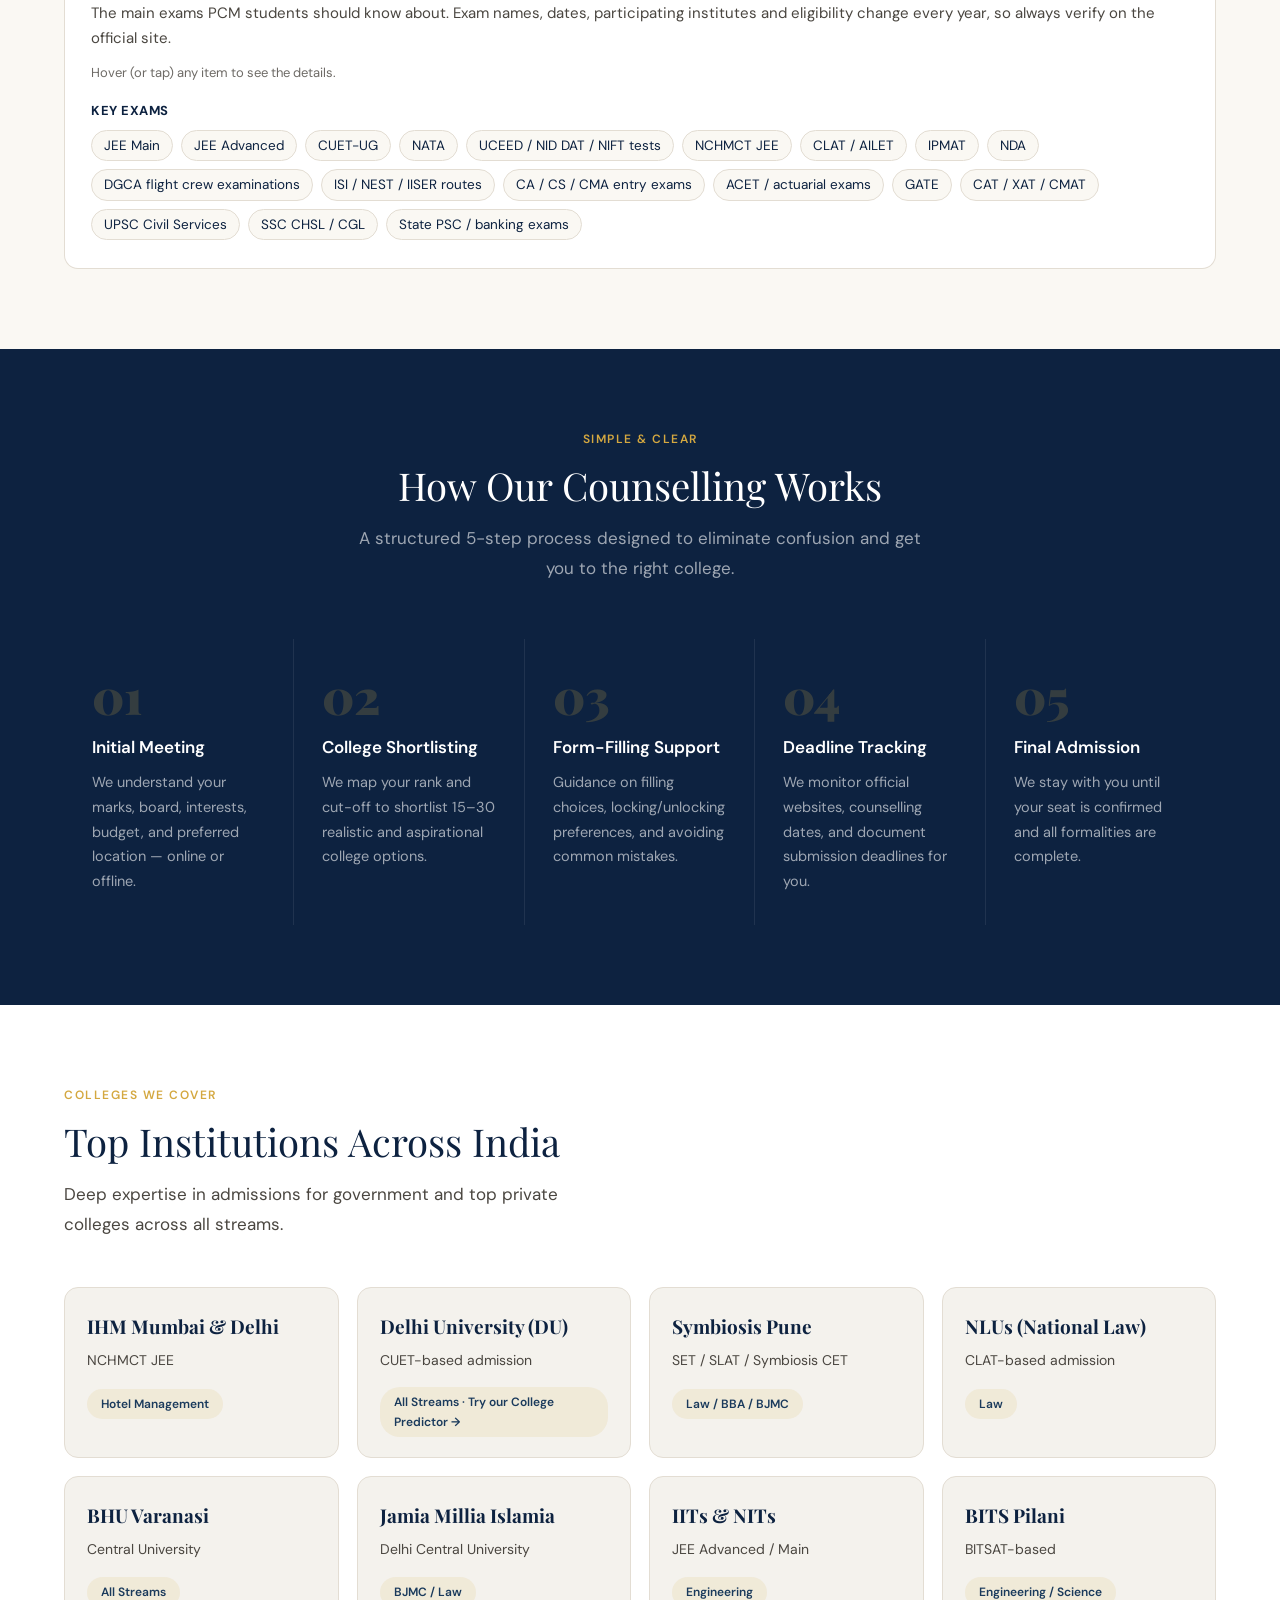
==== commit 8a23f3f8: "add" ====
--- a/index.html
+++ b/index.html
@@ -12,6 +12,8 @@
   <script src="pcm-desc-b.js"></script>
   <script src="pcm-cards.js"></script>
   <script src="pcm-colleges.js"></script>
+  <script src="commerce-certificates.js"></script>
+  <script src="humanities-certificates.js"></script>
   <script src="main.js" defer></script>
   <link rel="icon" type="image/jpeg" href="[data-uri]">
   <link rel="shortcut icon" type="image/jpeg" href="[data-uri]">
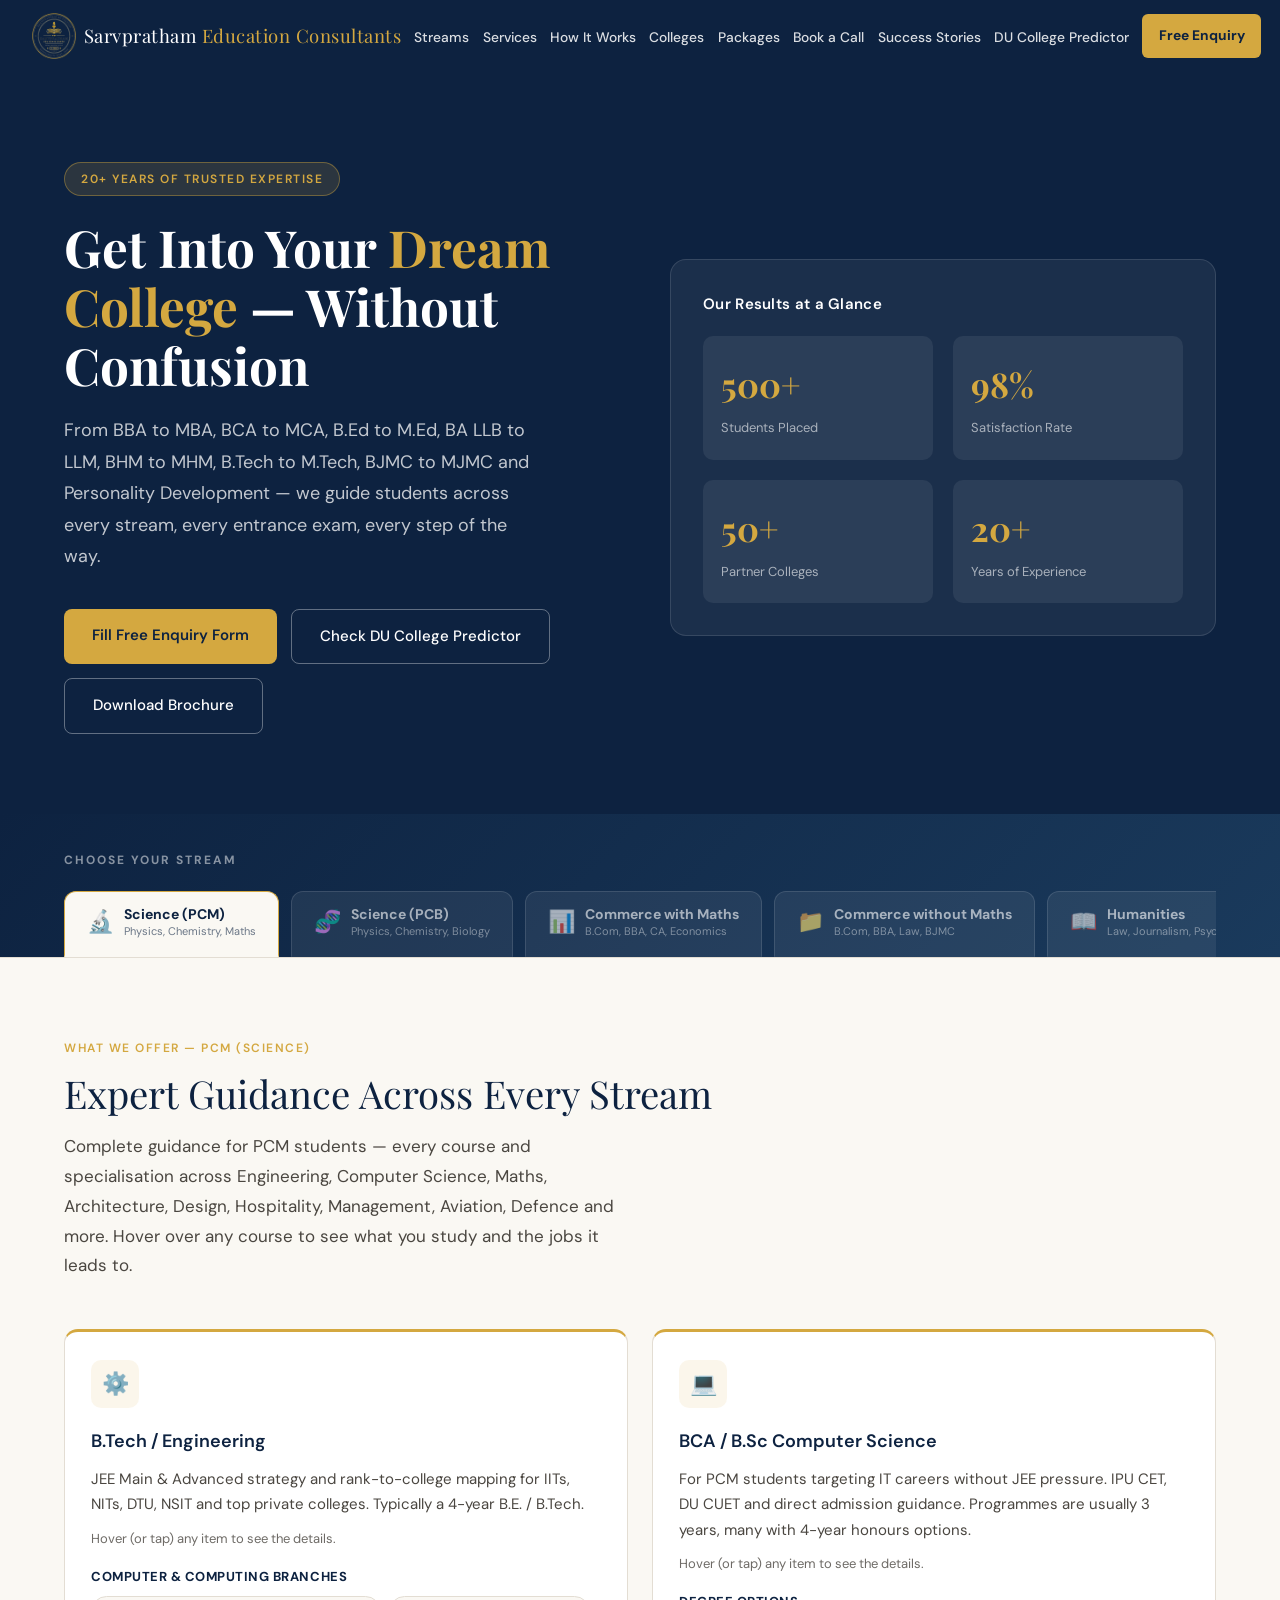
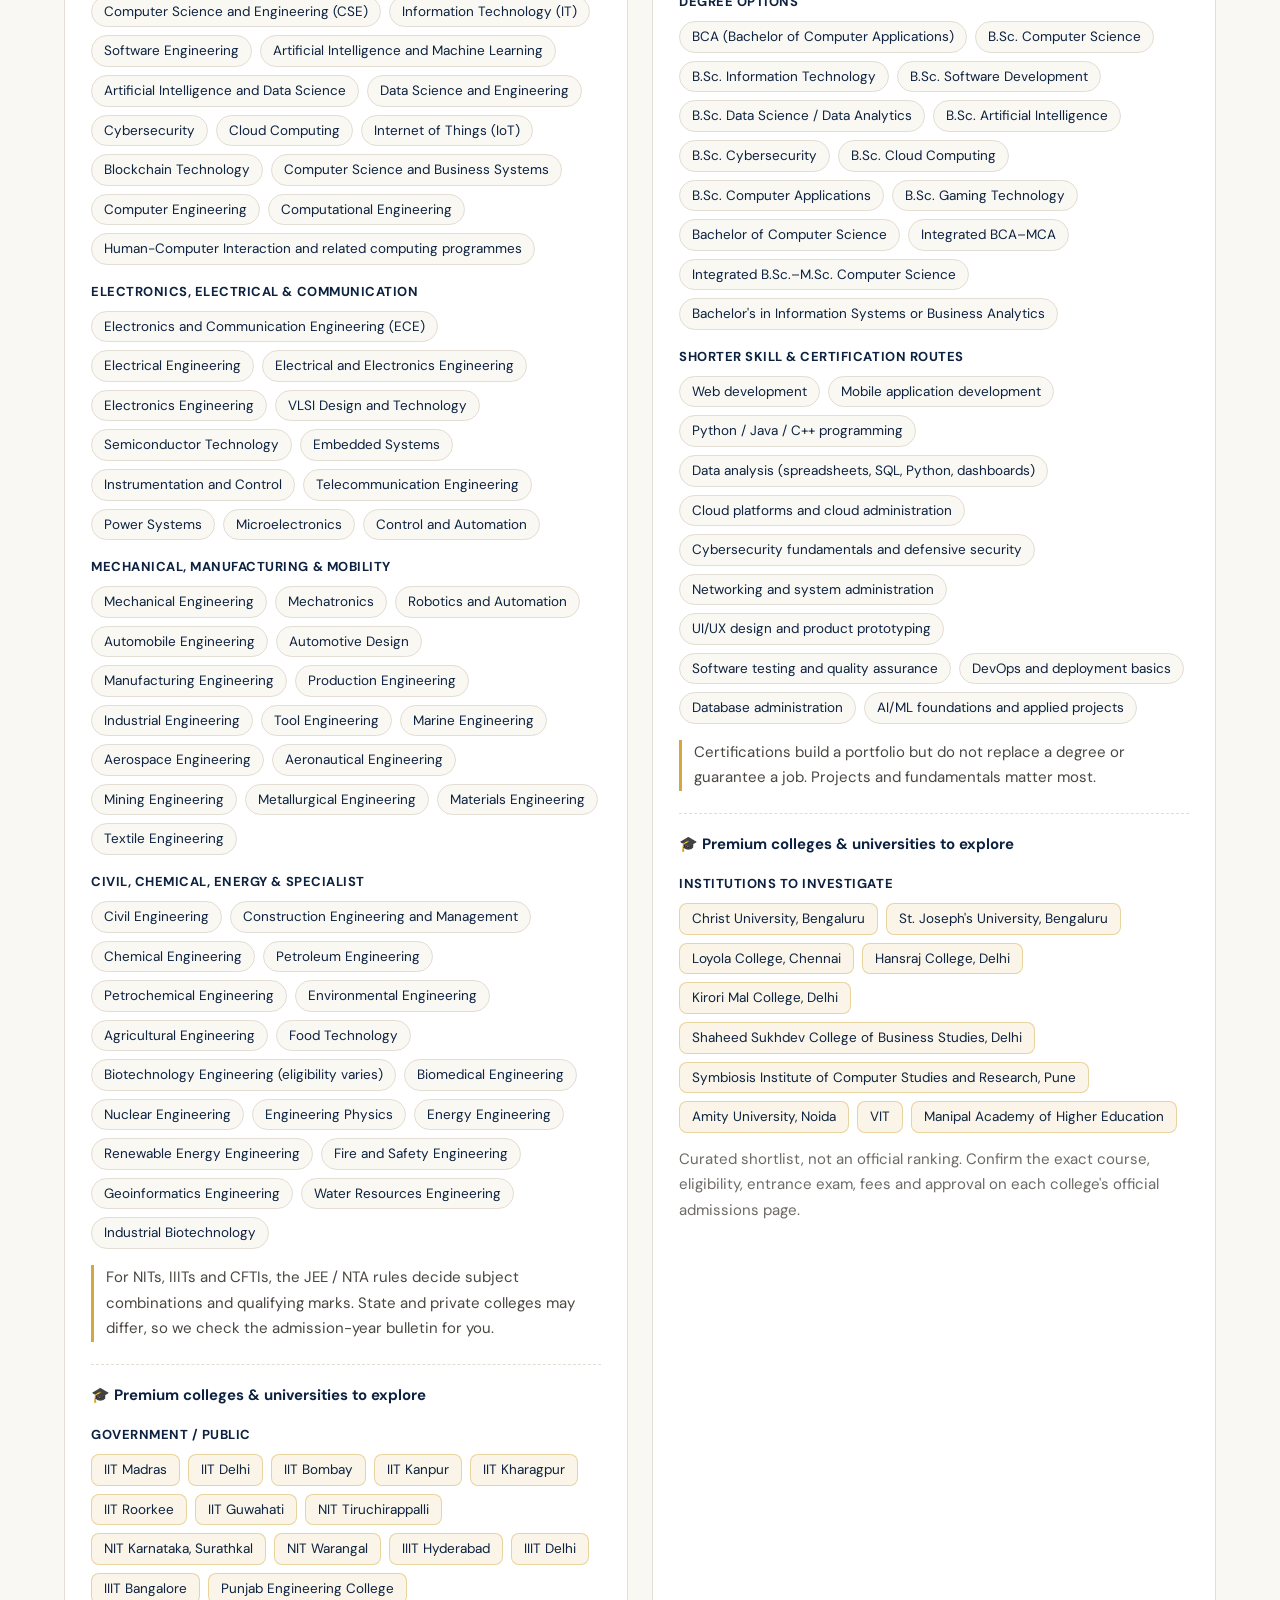
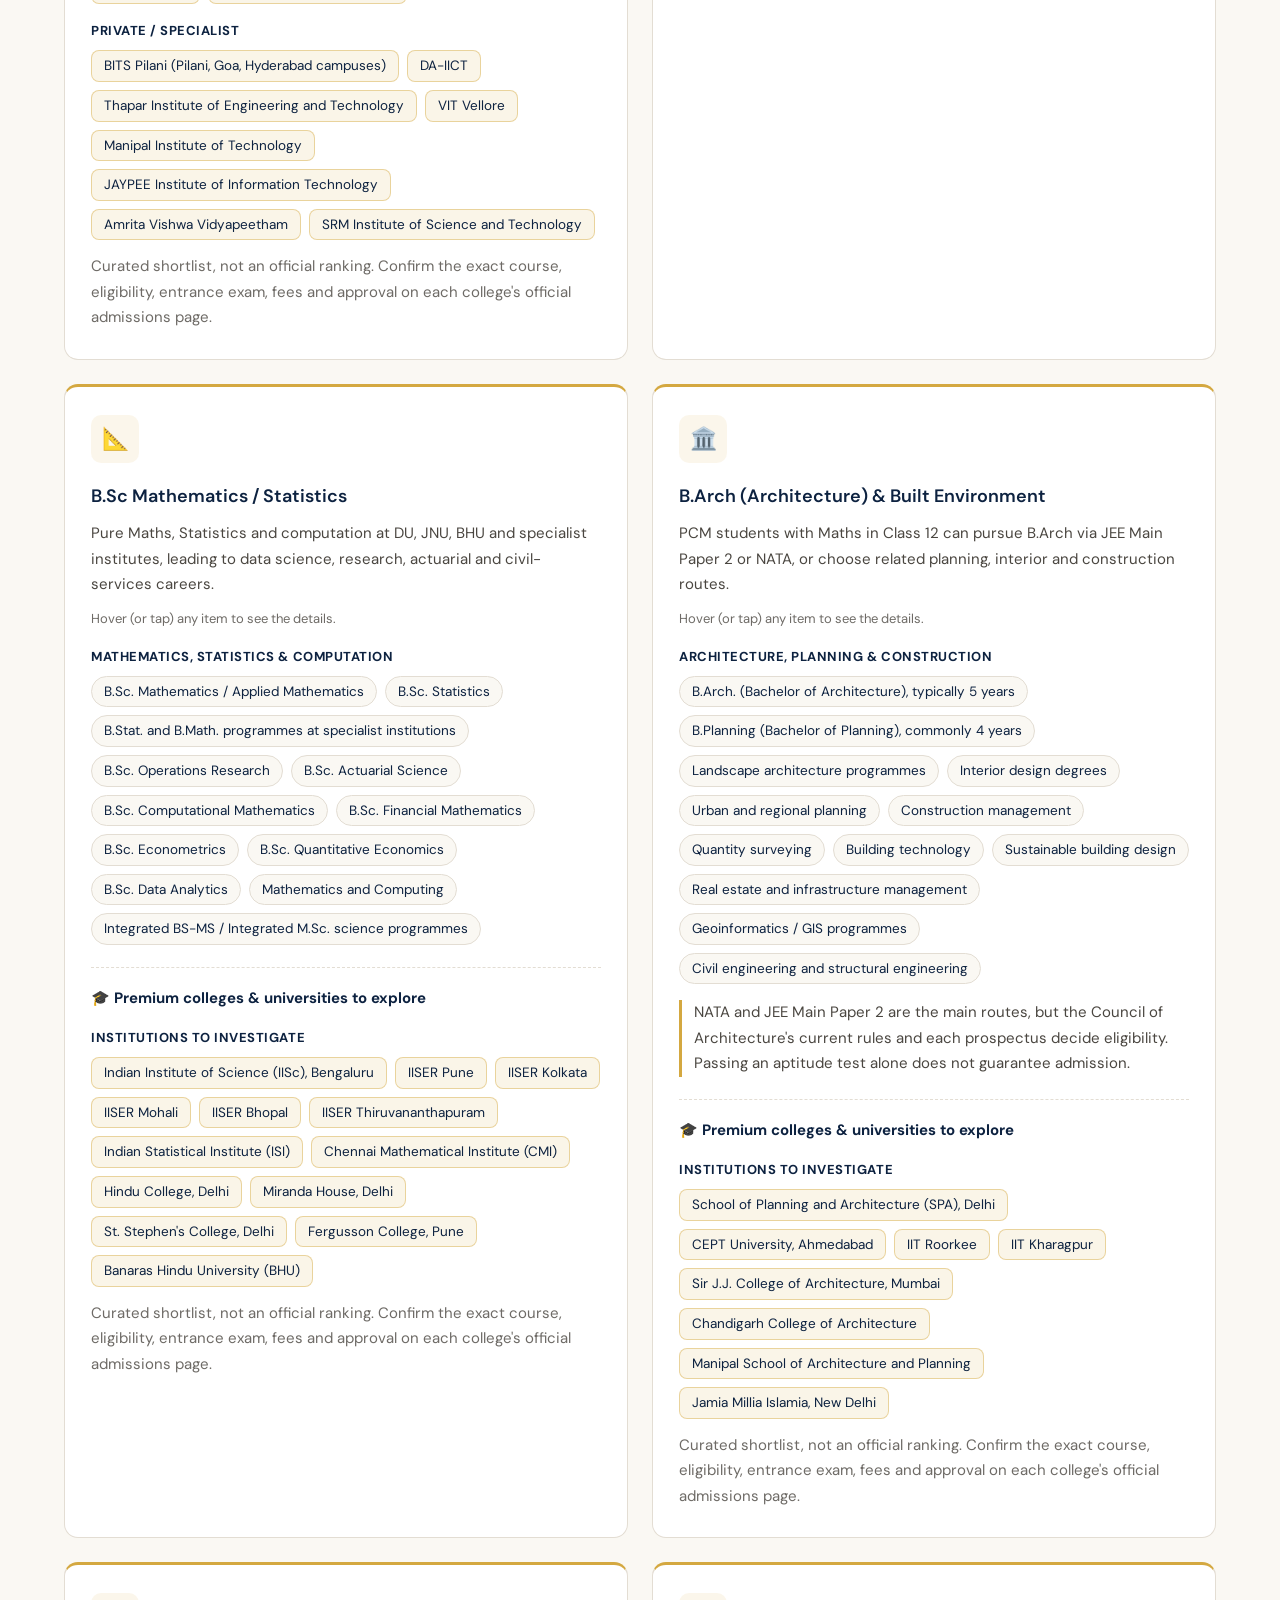
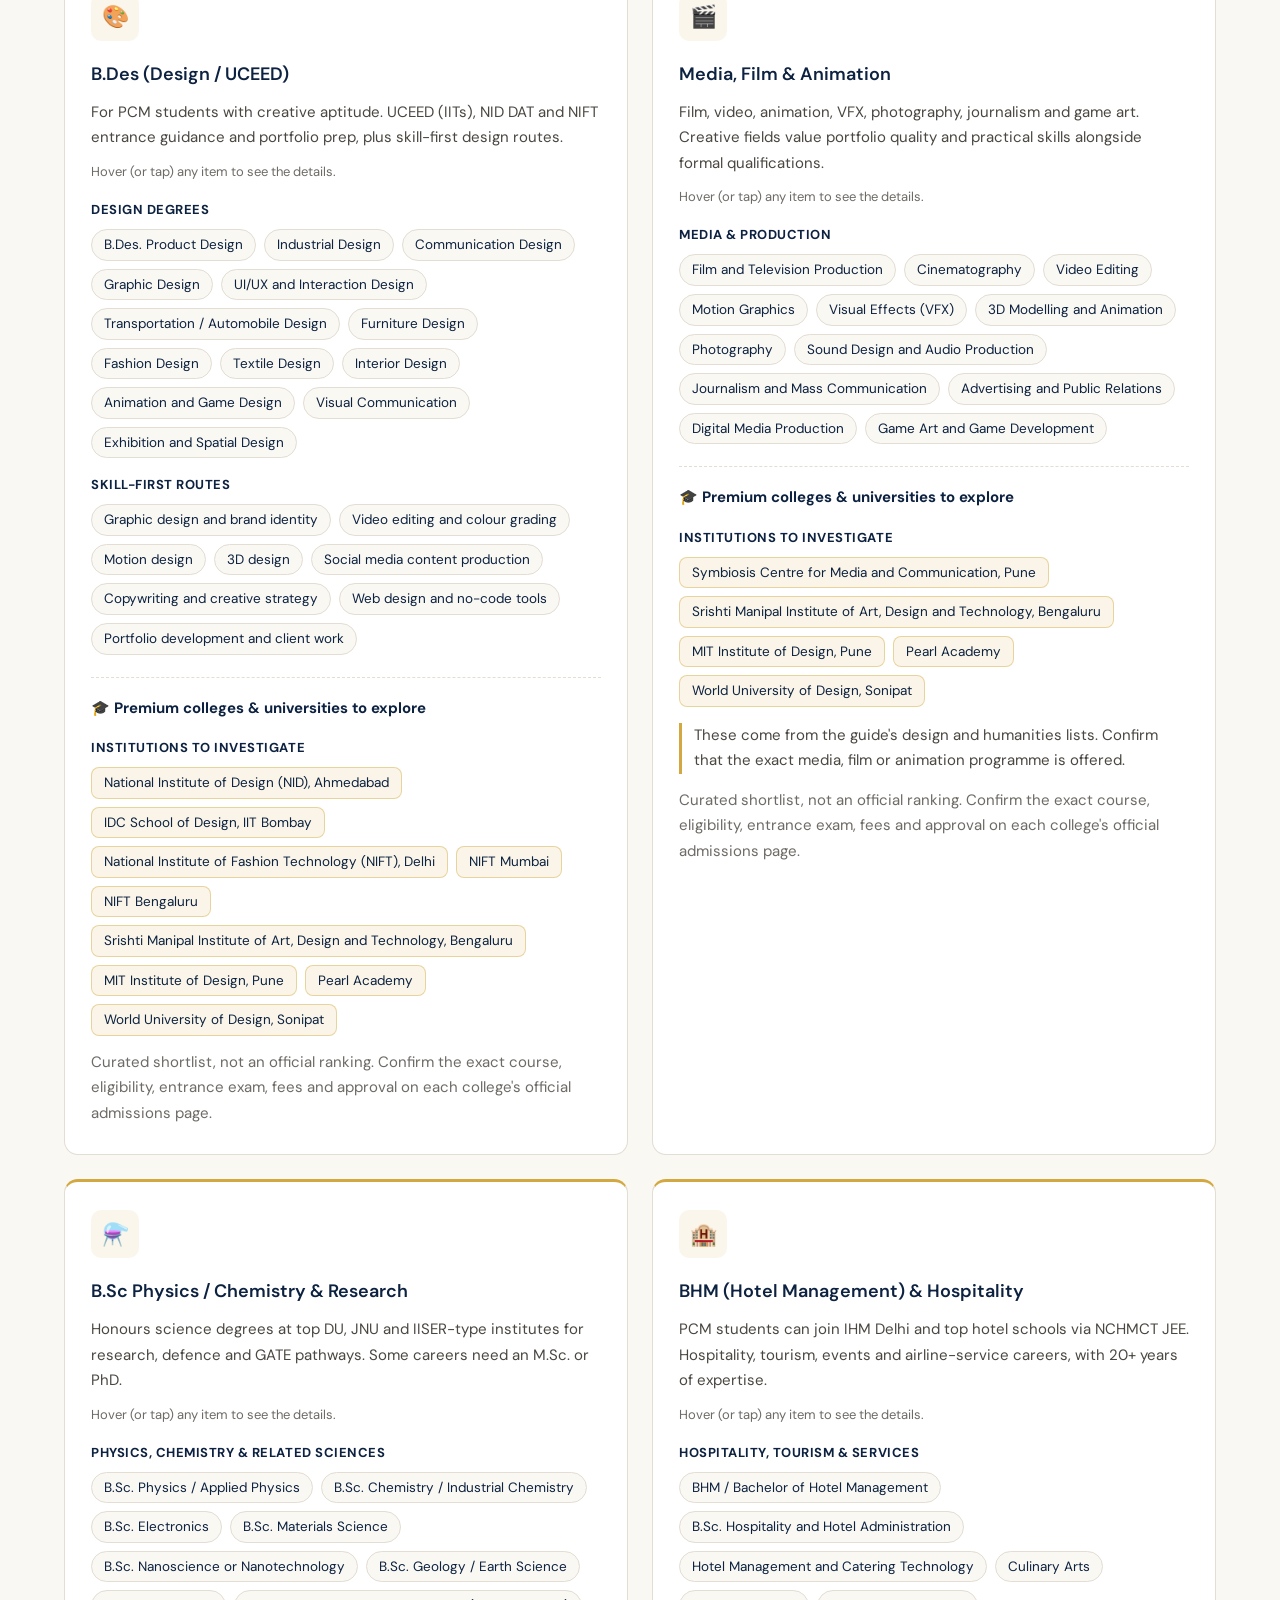
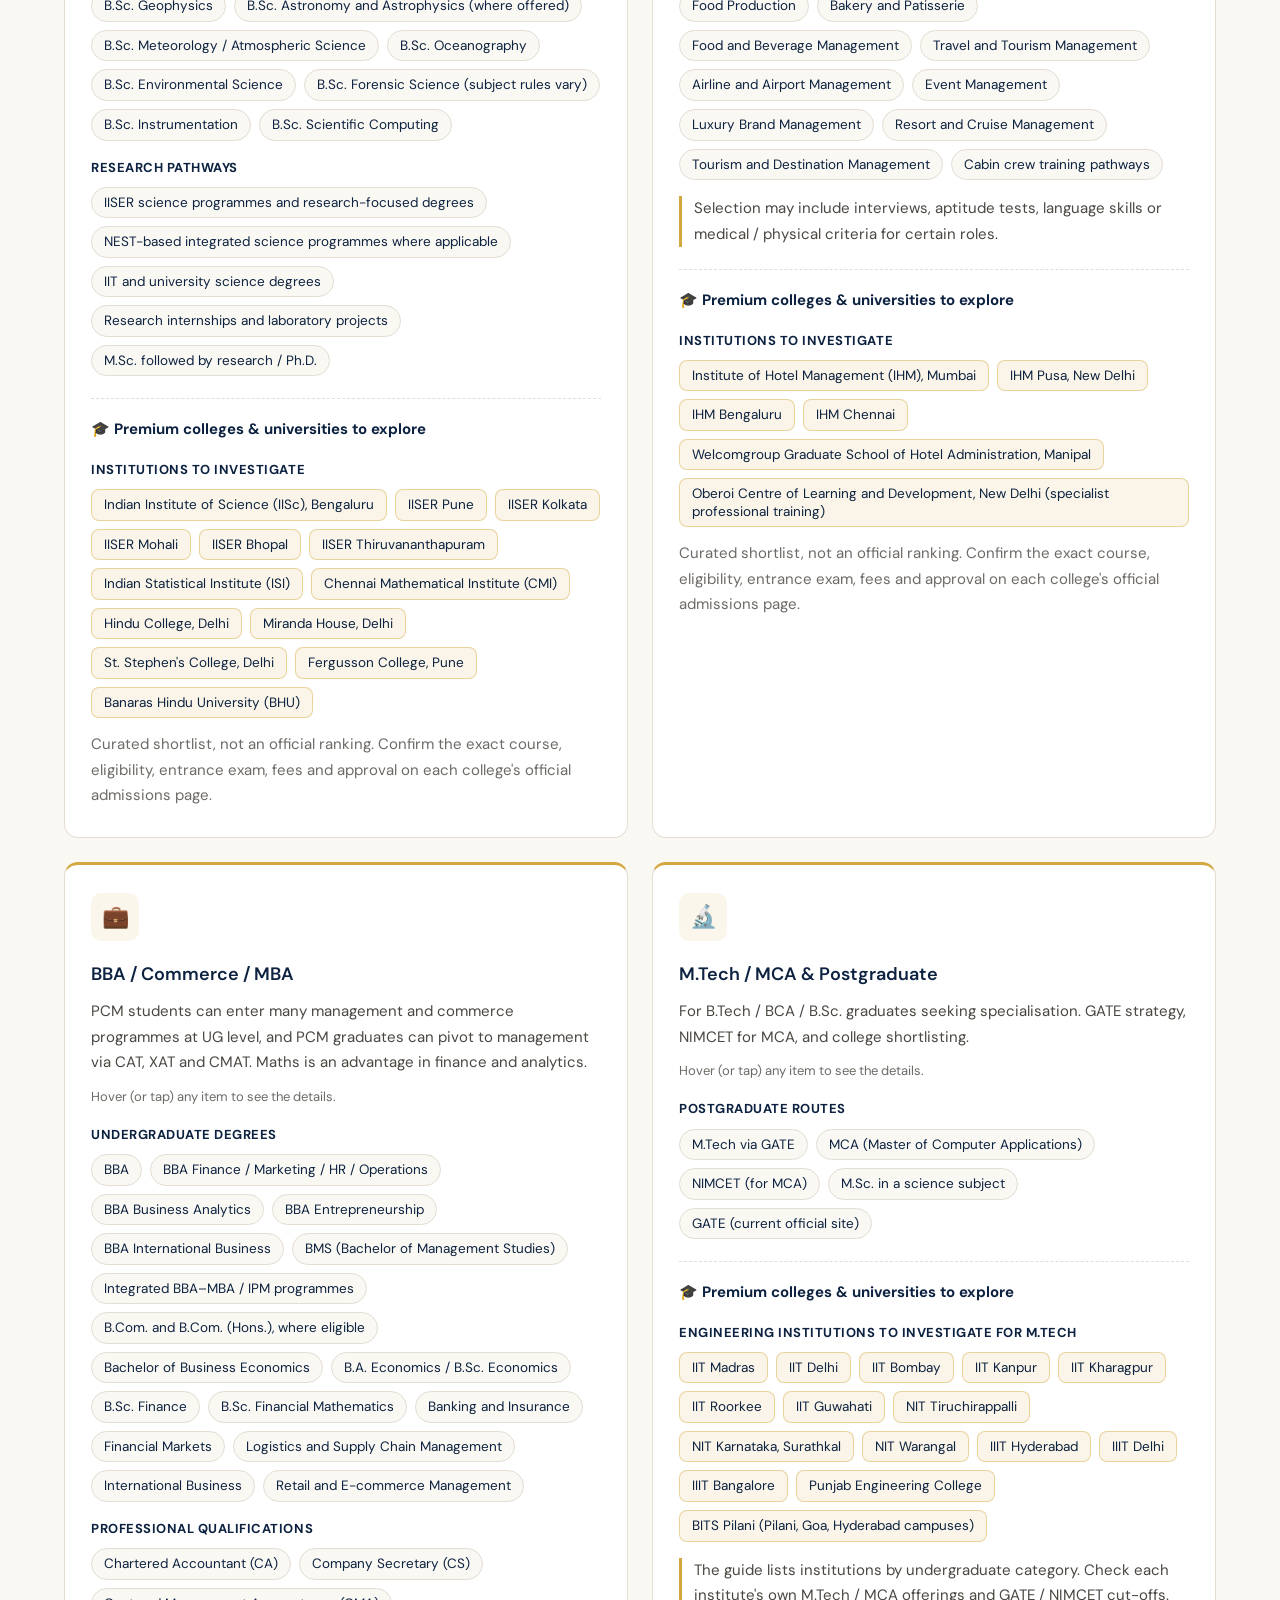
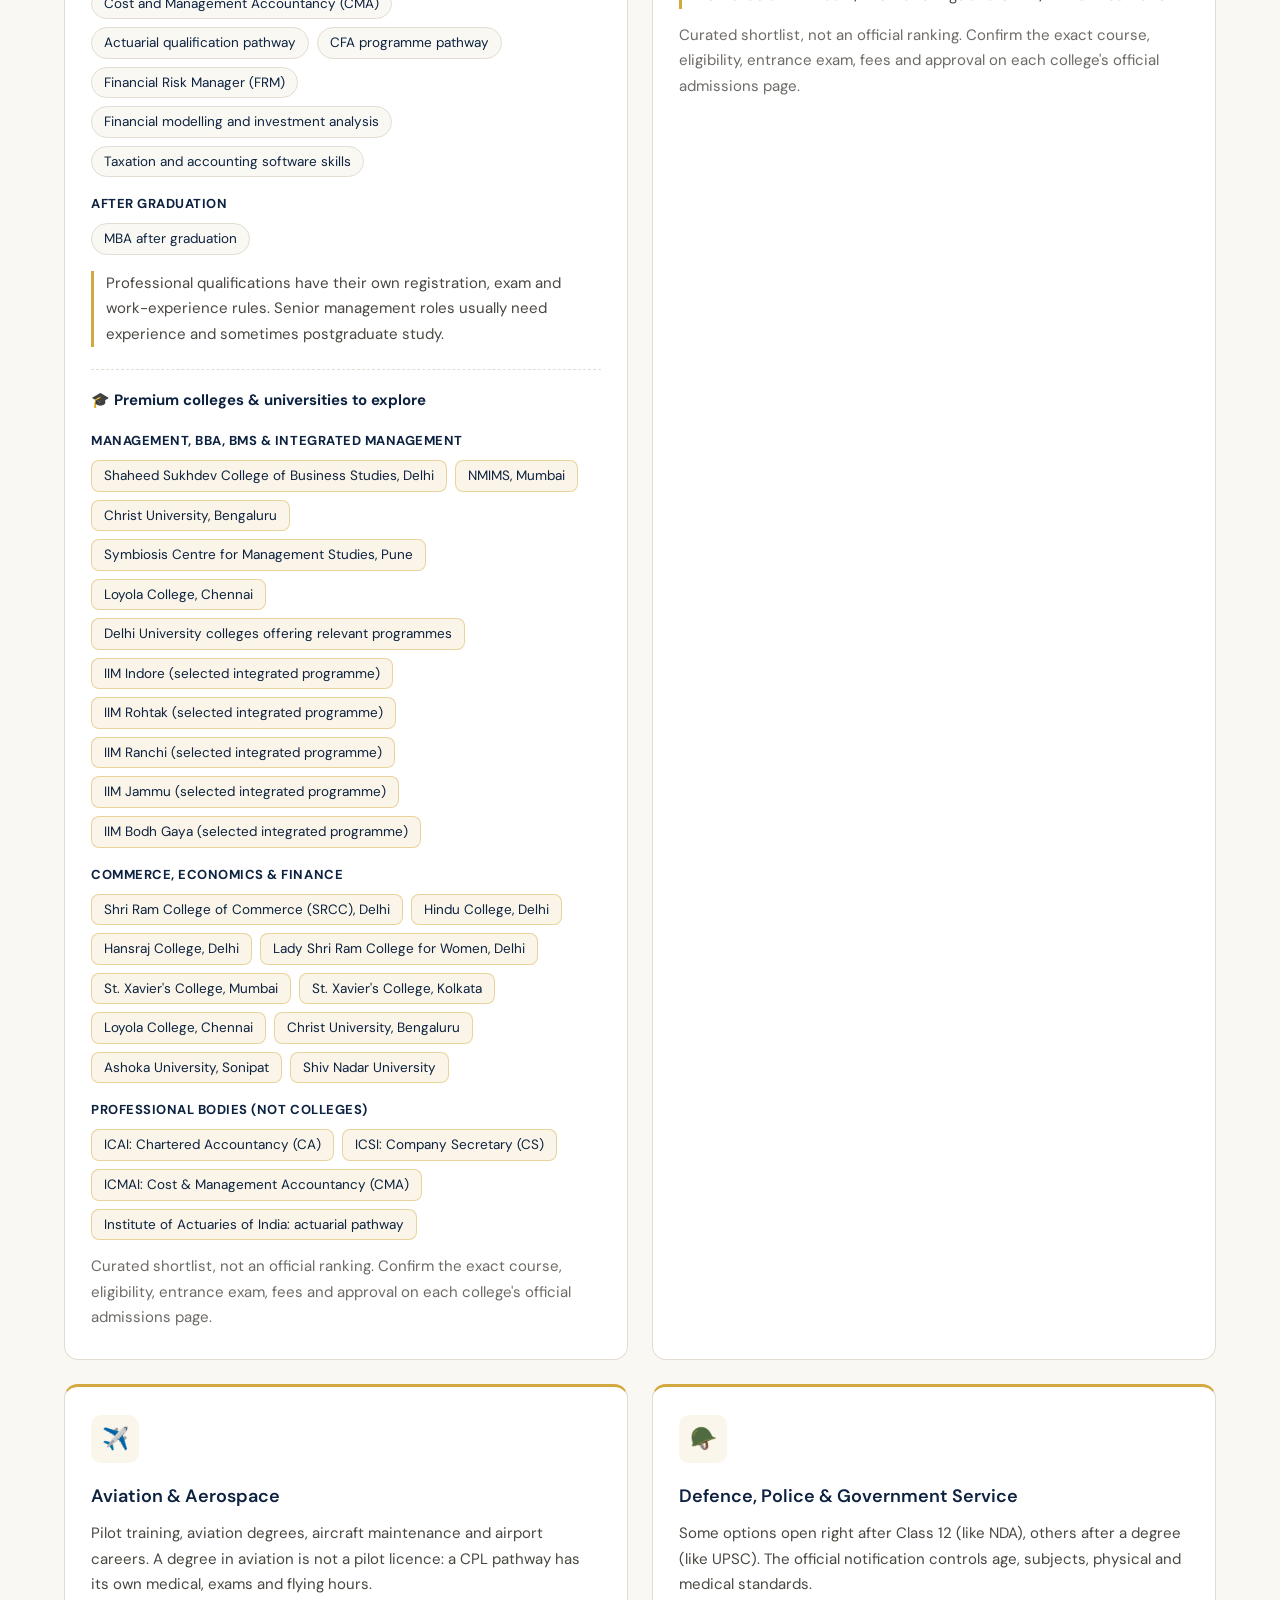
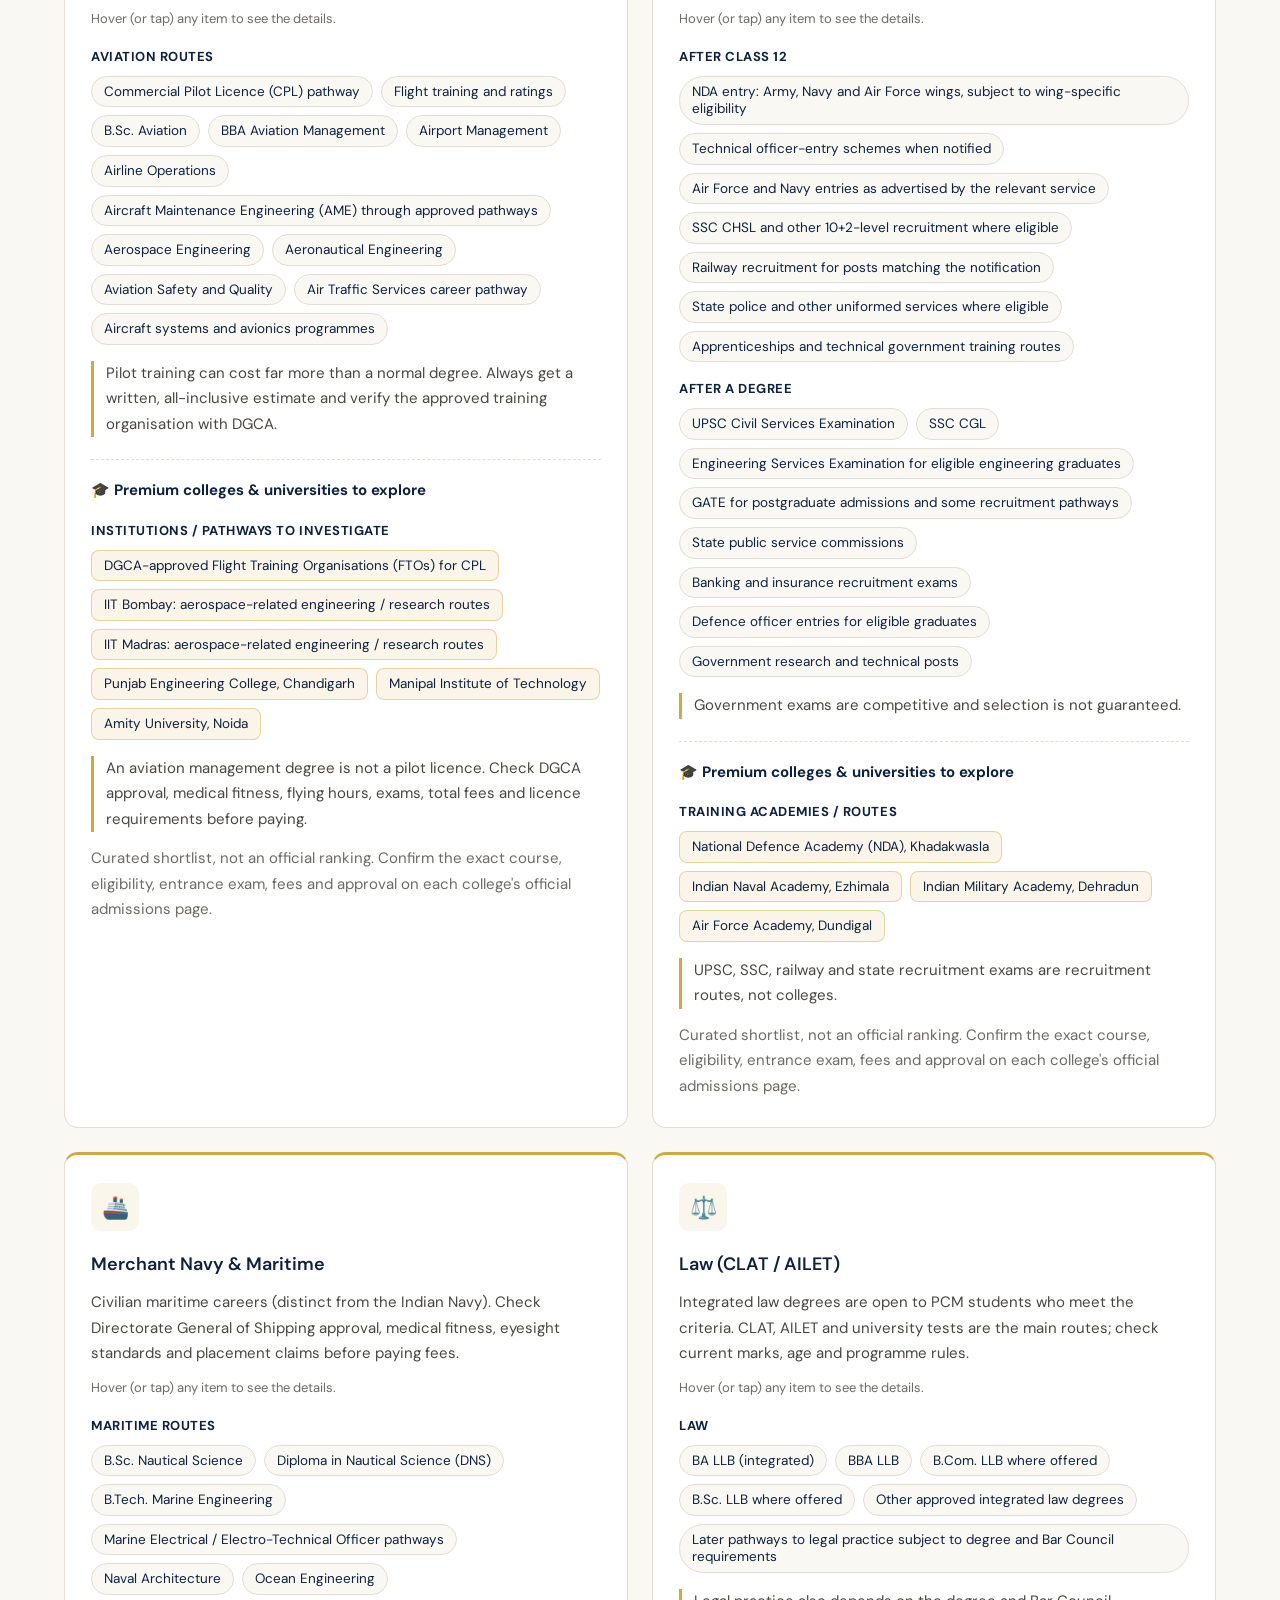
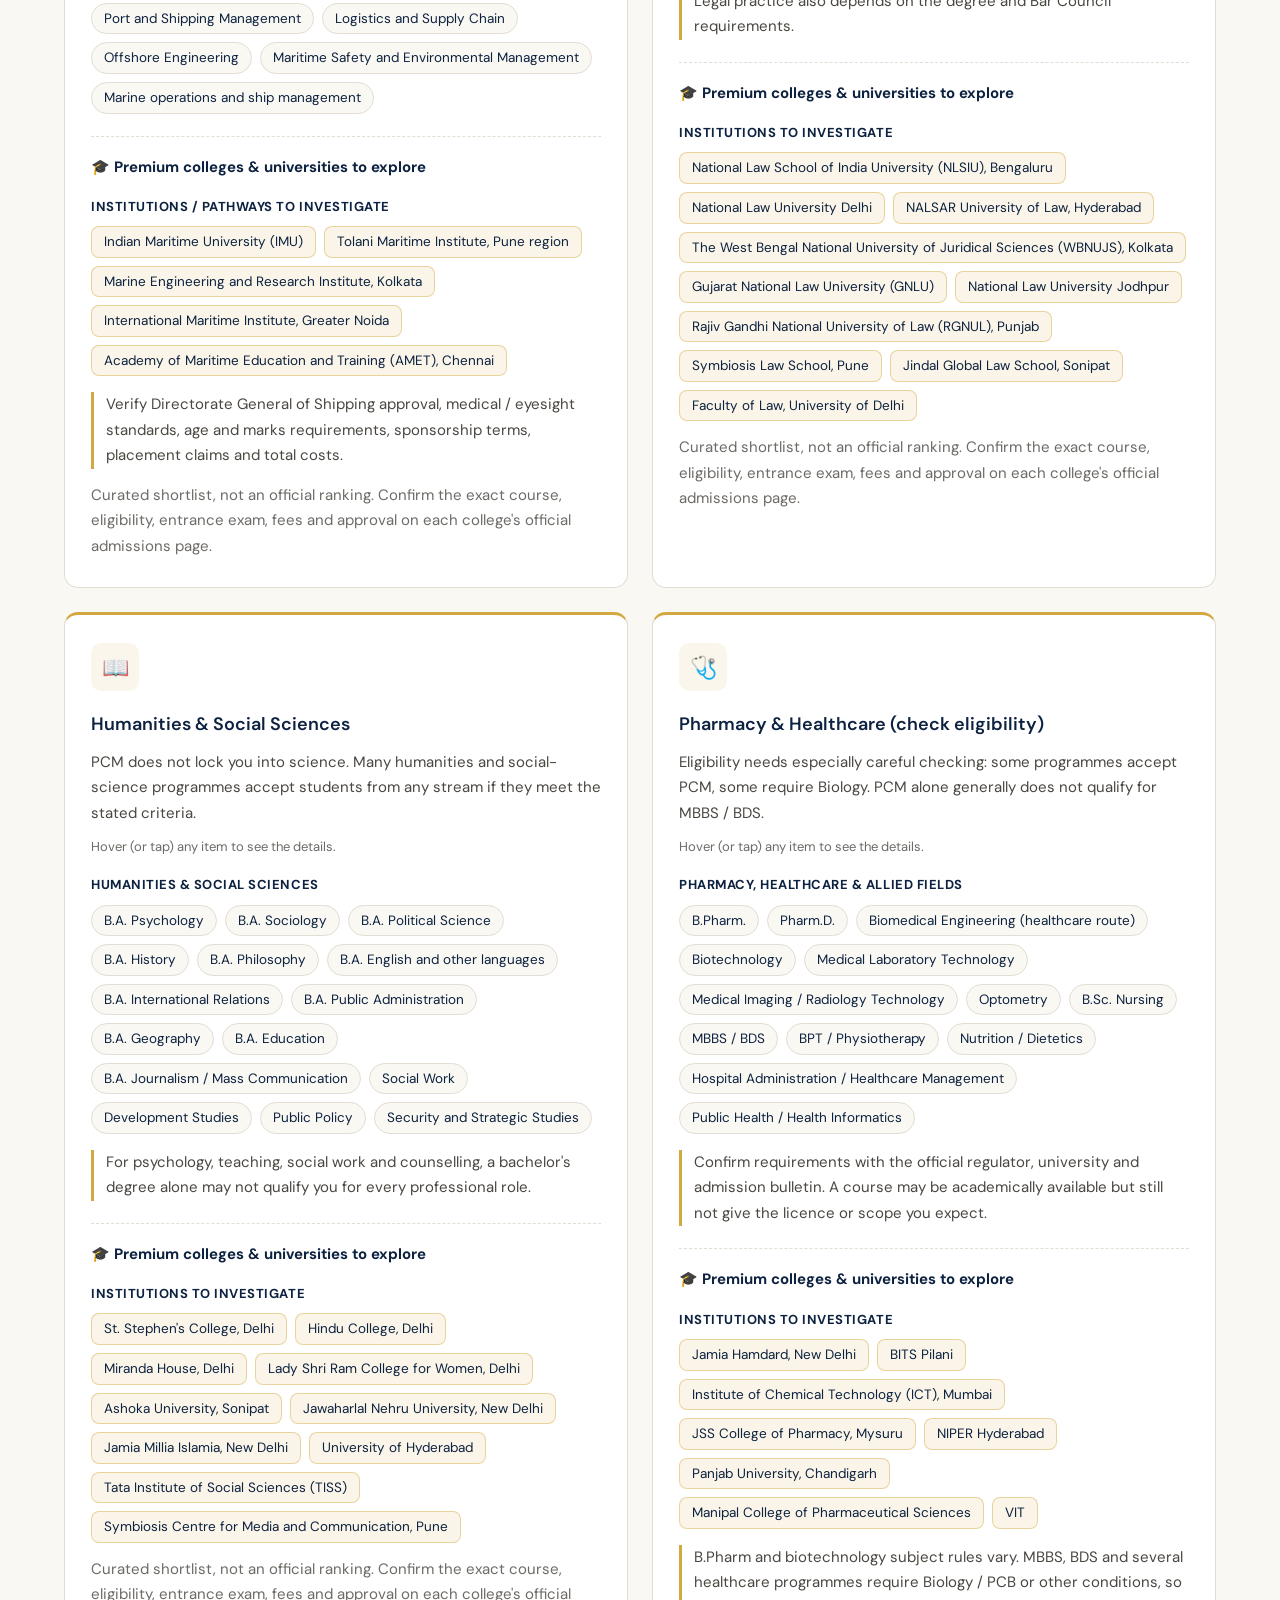
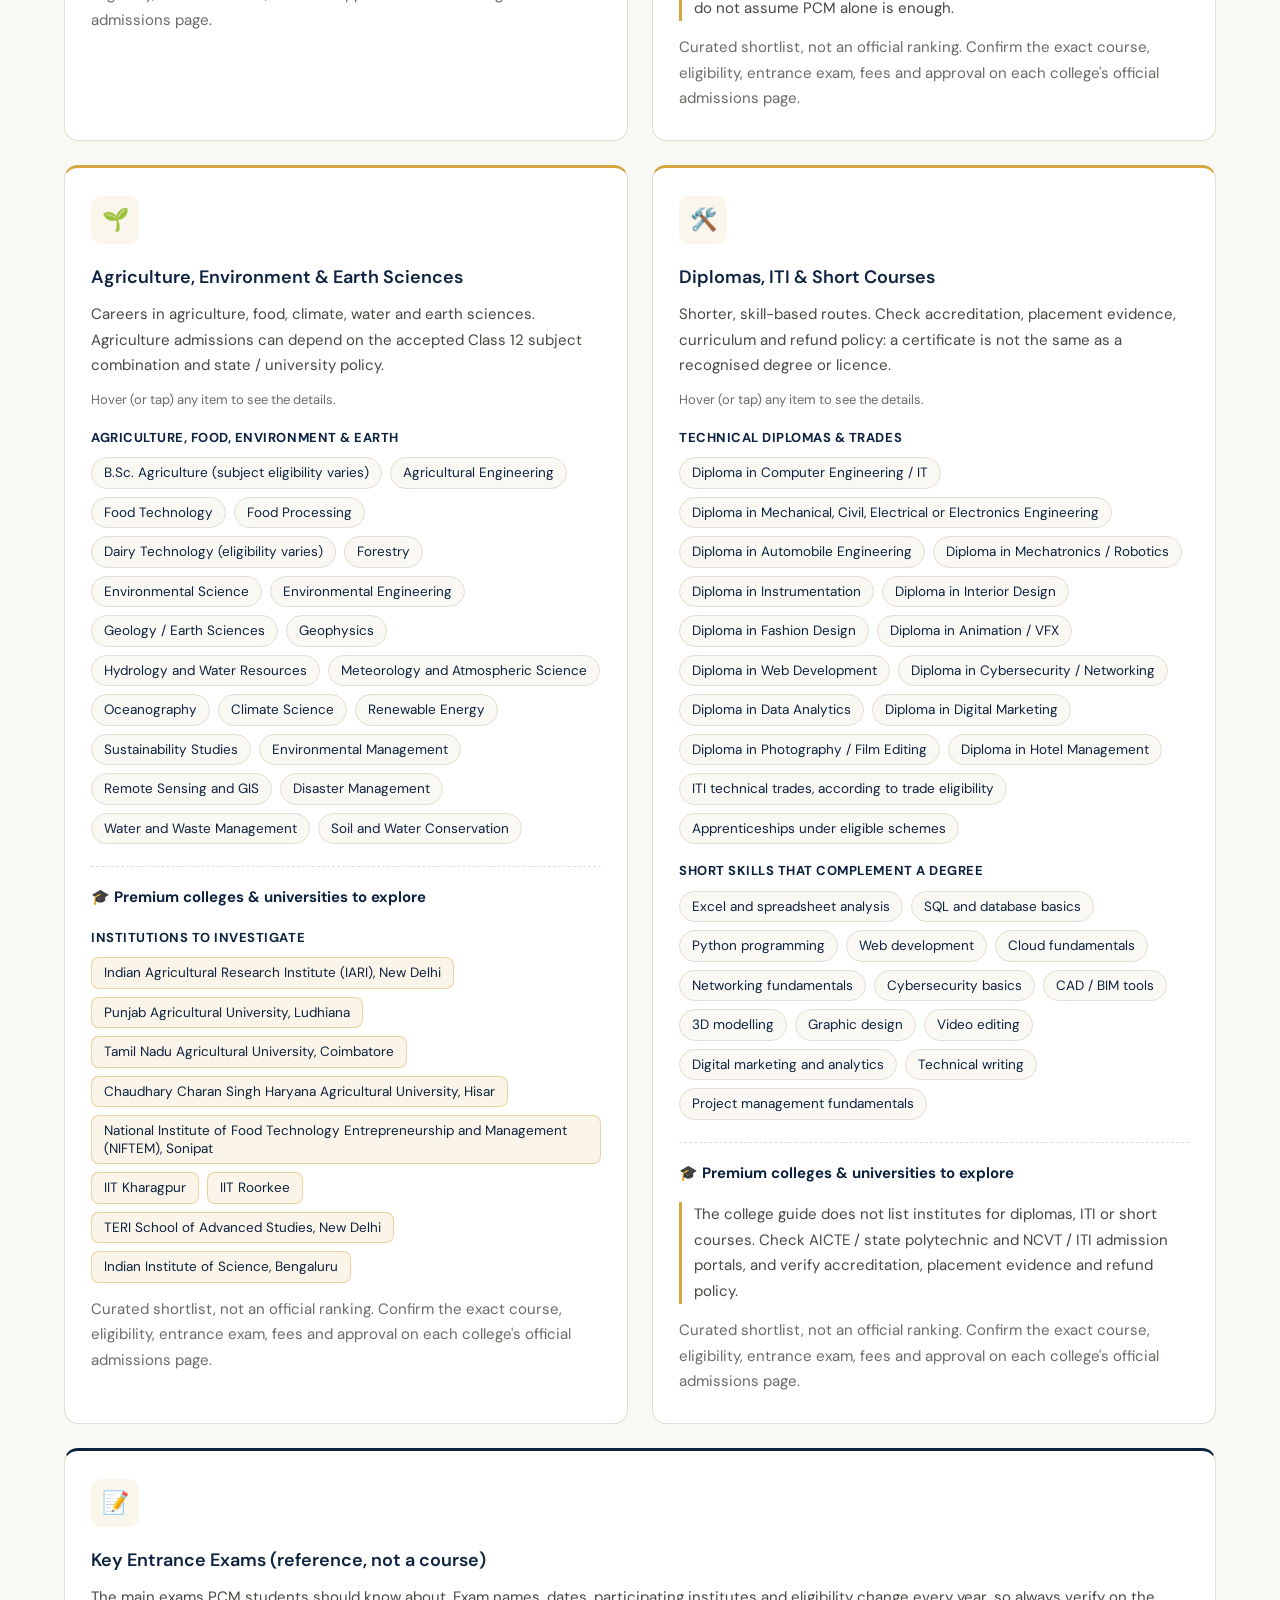
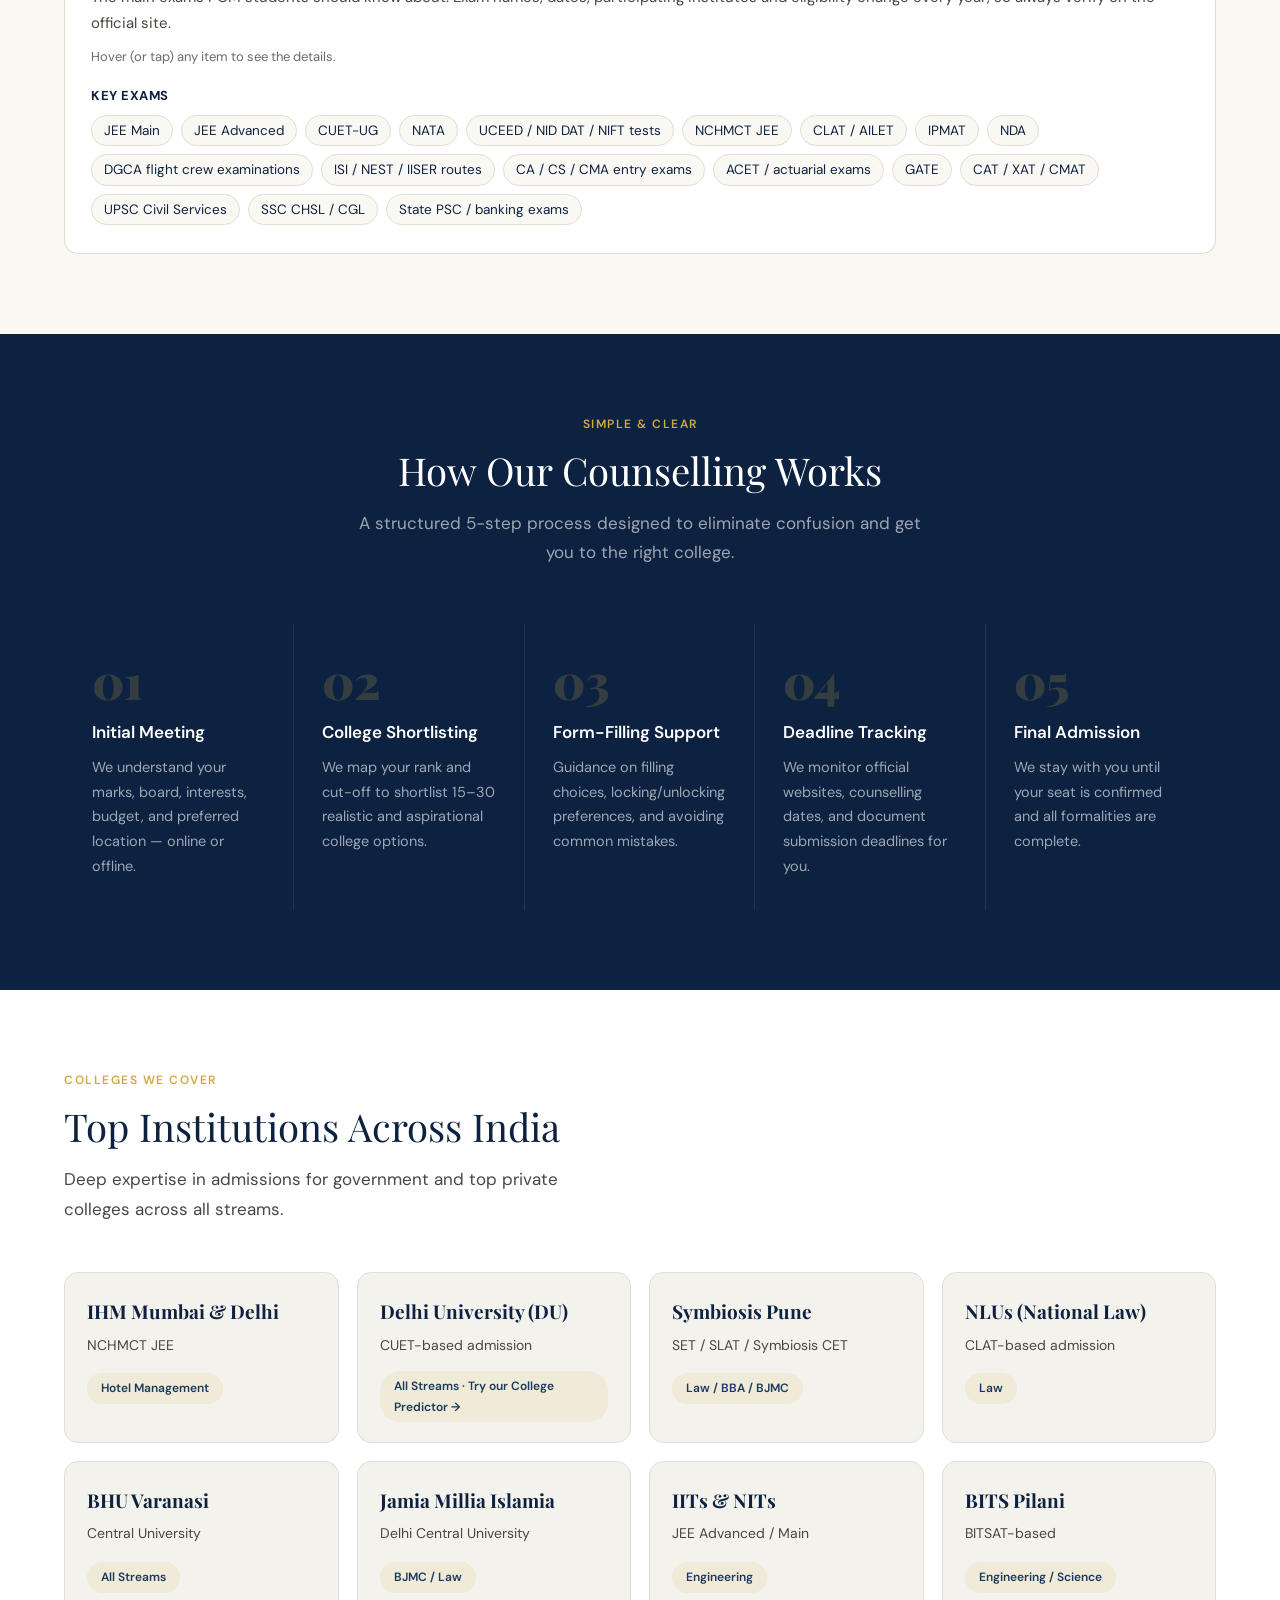
==== commit 181fec2a: "add" ====
--- a/index.html
+++ b/index.html
@@ -22,7 +22,7 @@
 <body>
 
 <nav>
-  <div class="logo">Sarvpratham <span> Education Consultants</span></div>
+  <a href="#" class="logo"><img src="logo.png" alt="Sarvpratham Education Consultants logo"><span class="logo-name">Sarvpratham <span> Education Consultants</span></span></a>
   <ul class="nav-links">
     <li><a href="#stream-section">Streams</a></li>
     <li><a href="#services">Services</a></li>
@@ -352,9 +352,9 @@
     <div class="footer-col">
       <h4>Contact</h4>
       <ul>
-        <li>📞 9540000270</li>
-        <li>✉️ edu.sarvprathampaath@gmail.com</li>
-        <li>📍 New Delhi, India</li>
+        <li>📞 <a href="tel:+919540000270">9540000270</a></li>
+        <li>✉️ <a href="mailto:edu.sarvprathampaath@gmail.com">edu.sarvprathampaath@gmail.com</a></li>
+        <li>📍 <span>New Delhi, India</span></li>
       </ul>
     </div>
   </div>
--- a/styles.css
+++ b/styles.css
@@ -11,10 +11,11 @@
 nav{background:var(--navy);padding:10px 4%;display:flex;align-items:center;justify-content:space-between;gap:18px;min-height:72px;position:sticky;top:0;z-index:100;flex-wrap:wrap}
 .logo{display:flex;align-items:center;gap:10px;font-family:'Playfair Display',serif;font-size:22px;color:var(--white);letter-spacing:0.5px;text-decoration:none;flex-shrink:0}
 .logo span{color:var(--gold)}
+.logo .logo-name{color:var(--white);white-space:nowrap}
 .logo img{height:52px;width:auto;display:block}
 .logo-text{display:flex;flex-direction:column;line-height:1.15;font-size:20px}
 .logo-text span{font-family:'DM Sans',sans-serif;font-size:11px;font-weight:500;letter-spacing:1px;text-transform:uppercase}
-.nav-links{display:flex;flex-wrap:wrap;align-items:center;gap:6px 20px;list-style:none;flex:1;justify-content:center}
+.nav-links{display:flex;flex-wrap:nowrap;align-items:center;gap:6px 20px;list-style:none;flex:1;justify-content:center}
 .nav-links a{color:rgba(255,255,255,0.85);text-decoration:none;font-size:15px;font-weight:500;transition:color .2s;white-space:nowrap}
 .nav-links a:hover{color:var(--gold)}
 .nav-cta{background:var(--gold);color:var(--navy);padding:10px 24px;border-radius:6px;font-weight:700;font-size:15px;text-decoration:none;transition:background .2s;flex-shrink:0}
@@ -196,6 +197,25 @@
 .footer-col ul{list-style:none;display:flex;flex-direction:column;gap:10px}
 .footer-col a{font-size:15px;color:rgba(255,255,255,0.65);text-decoration:none;transition:color .2s}
 .footer-col a:hover{color:var(--gold)}
+.footer-col li,.footer-col li span{font-size:15px;color:rgba(255,255,255,0.65)}
+.footer-col li a{word-break:break-all}
+/* keep the whole navbar on one line on laptop / desktop widths (sizes scale with the screen) */
+/* tablets: brand + button on the first row, links neatly on the second row */
+@media(min-width:769px) and (max-width:1100px){
+  nav{padding-top:8px;padding-bottom:8px;row-gap:4px}
+  .logo{font-size:18px}
+  .logo img{height:40px}
+  .nav-links{order:3;flex:0 0 100%;justify-content:center;flex-wrap:wrap;gap:4px 16px}
+  .nav-links a{font-size:14px}
+}
+@media(min-width:1101px){
+  nav{flex-wrap:nowrap;gap:clamp(8px,1vw,18px);padding-left:2.5%;padding-right:2.5%}
+  .logo{font-size:clamp(15px,1.45vw,22px);gap:8px}
+  .logo img{height:clamp(36px,3.6vw,52px)}
+  .nav-links{flex-wrap:nowrap;gap:6px clamp(8px,1.05vw,20px);justify-content:center}
+  .nav-links a{font-size:clamp(12px,1.08vw,15px)}
+  .nav-cta{padding:clamp(7px,.8vw,10px) clamp(10px,1.3vw,24px);font-size:clamp(12px,1.08vw,15px)}
+}
 .footer-bottom{border-top:1px solid rgba(255,255,255,0.08);padding-top:22px;display:flex;justify-content:space-between;align-items:center}
 .footer-bottom p{font-size:13px;color:rgba(255,255,255,0.3)}
 
